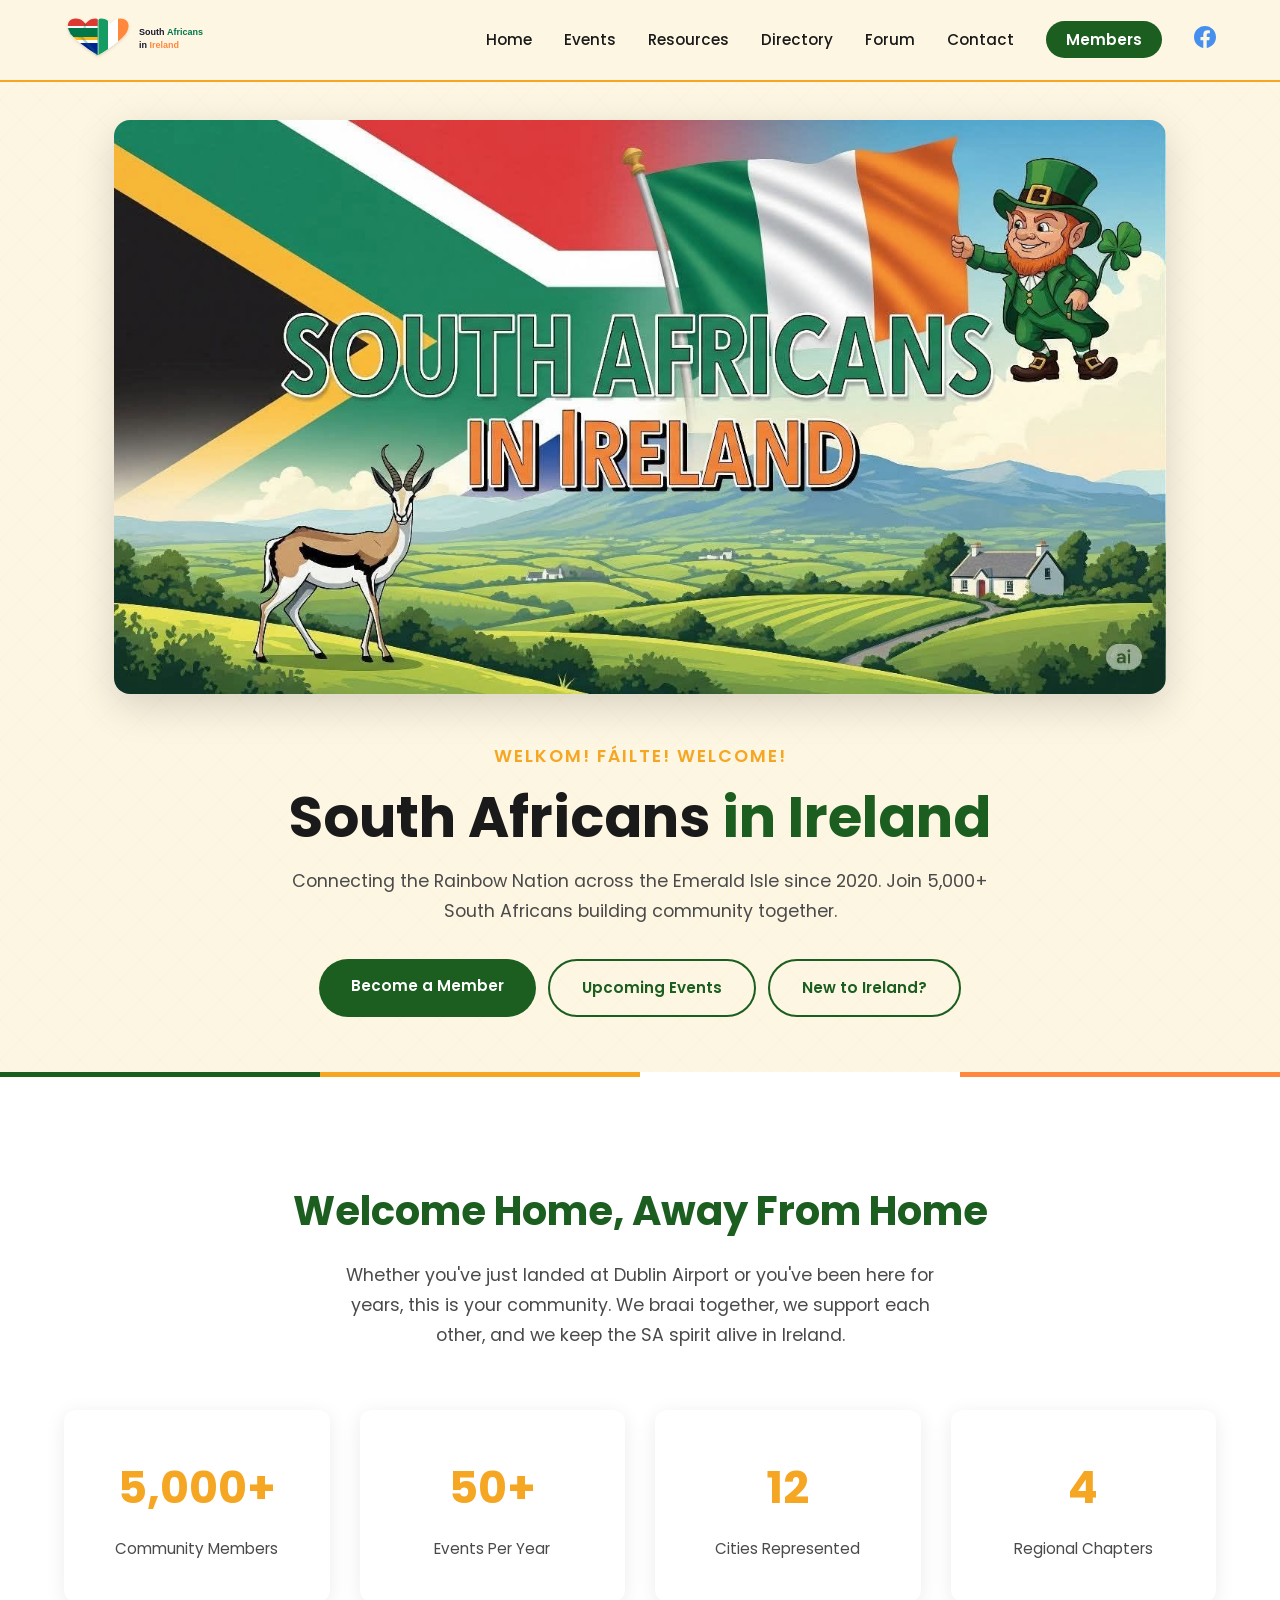
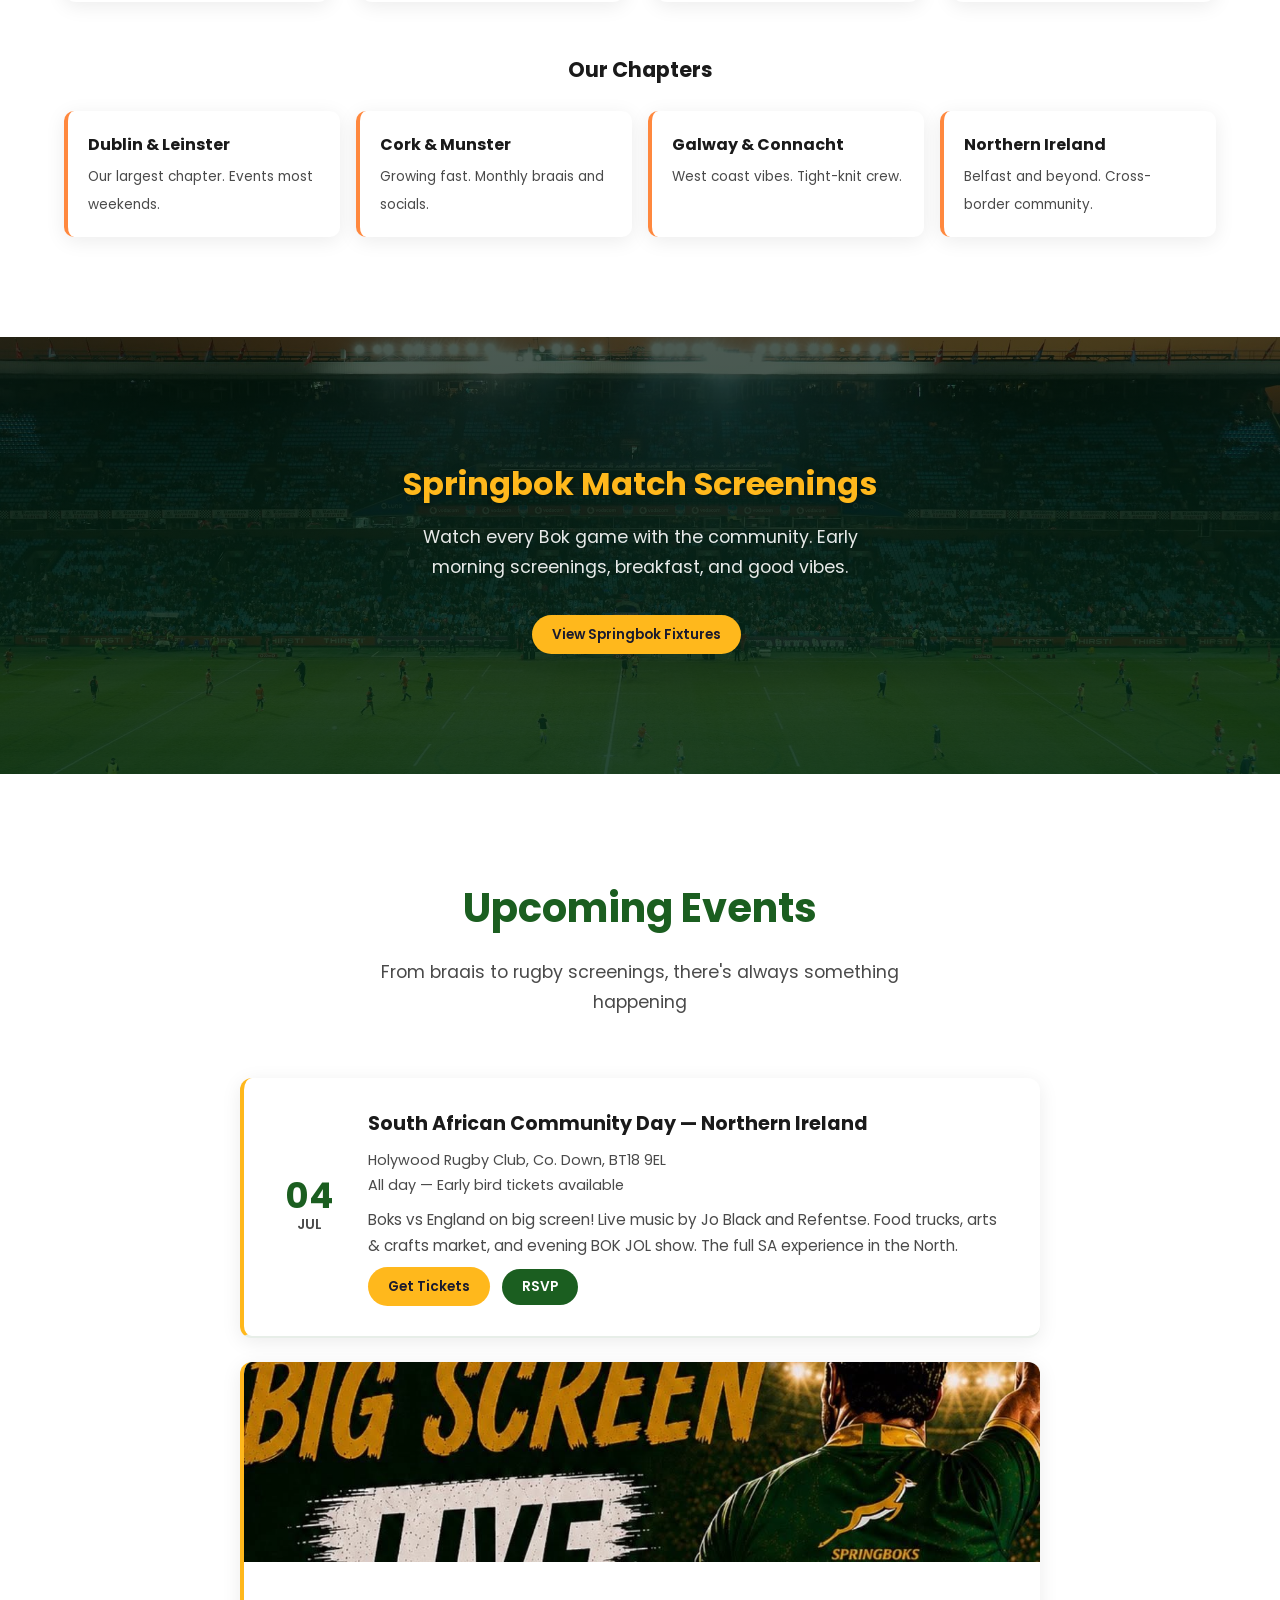
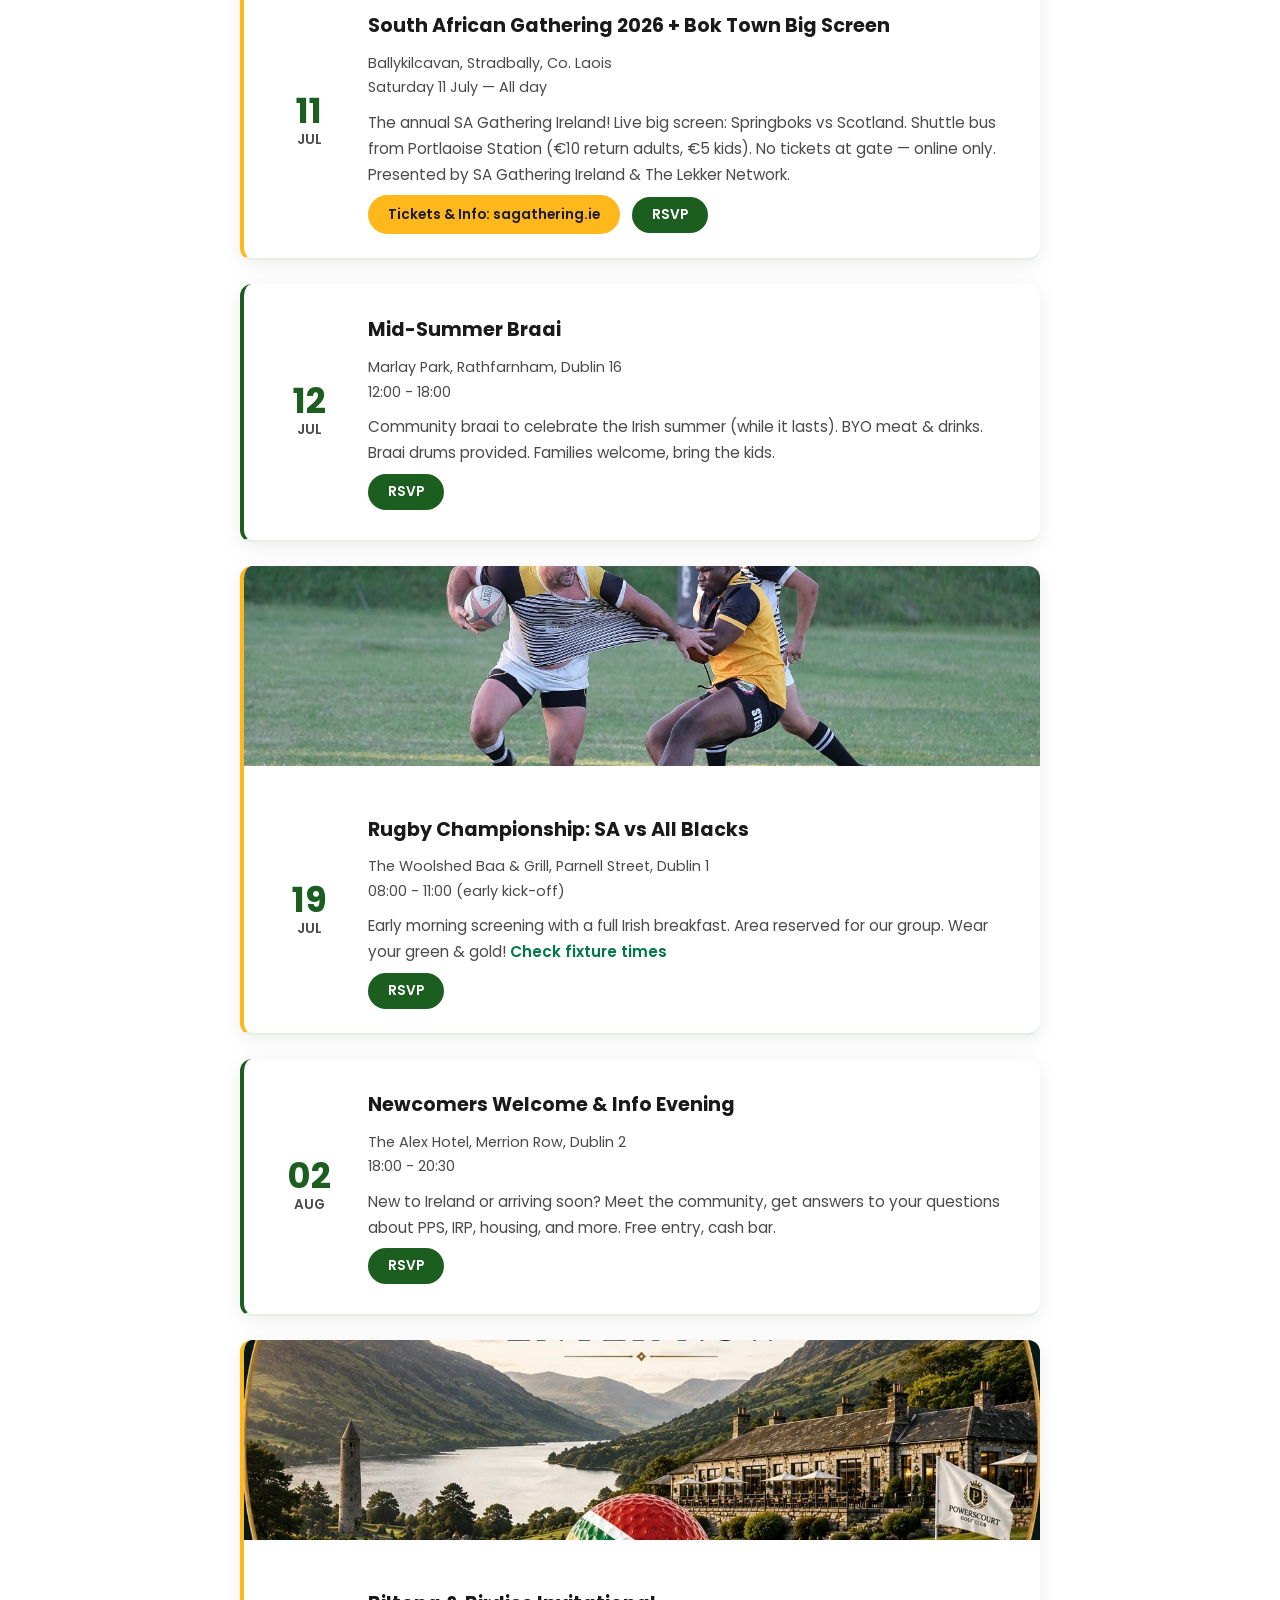
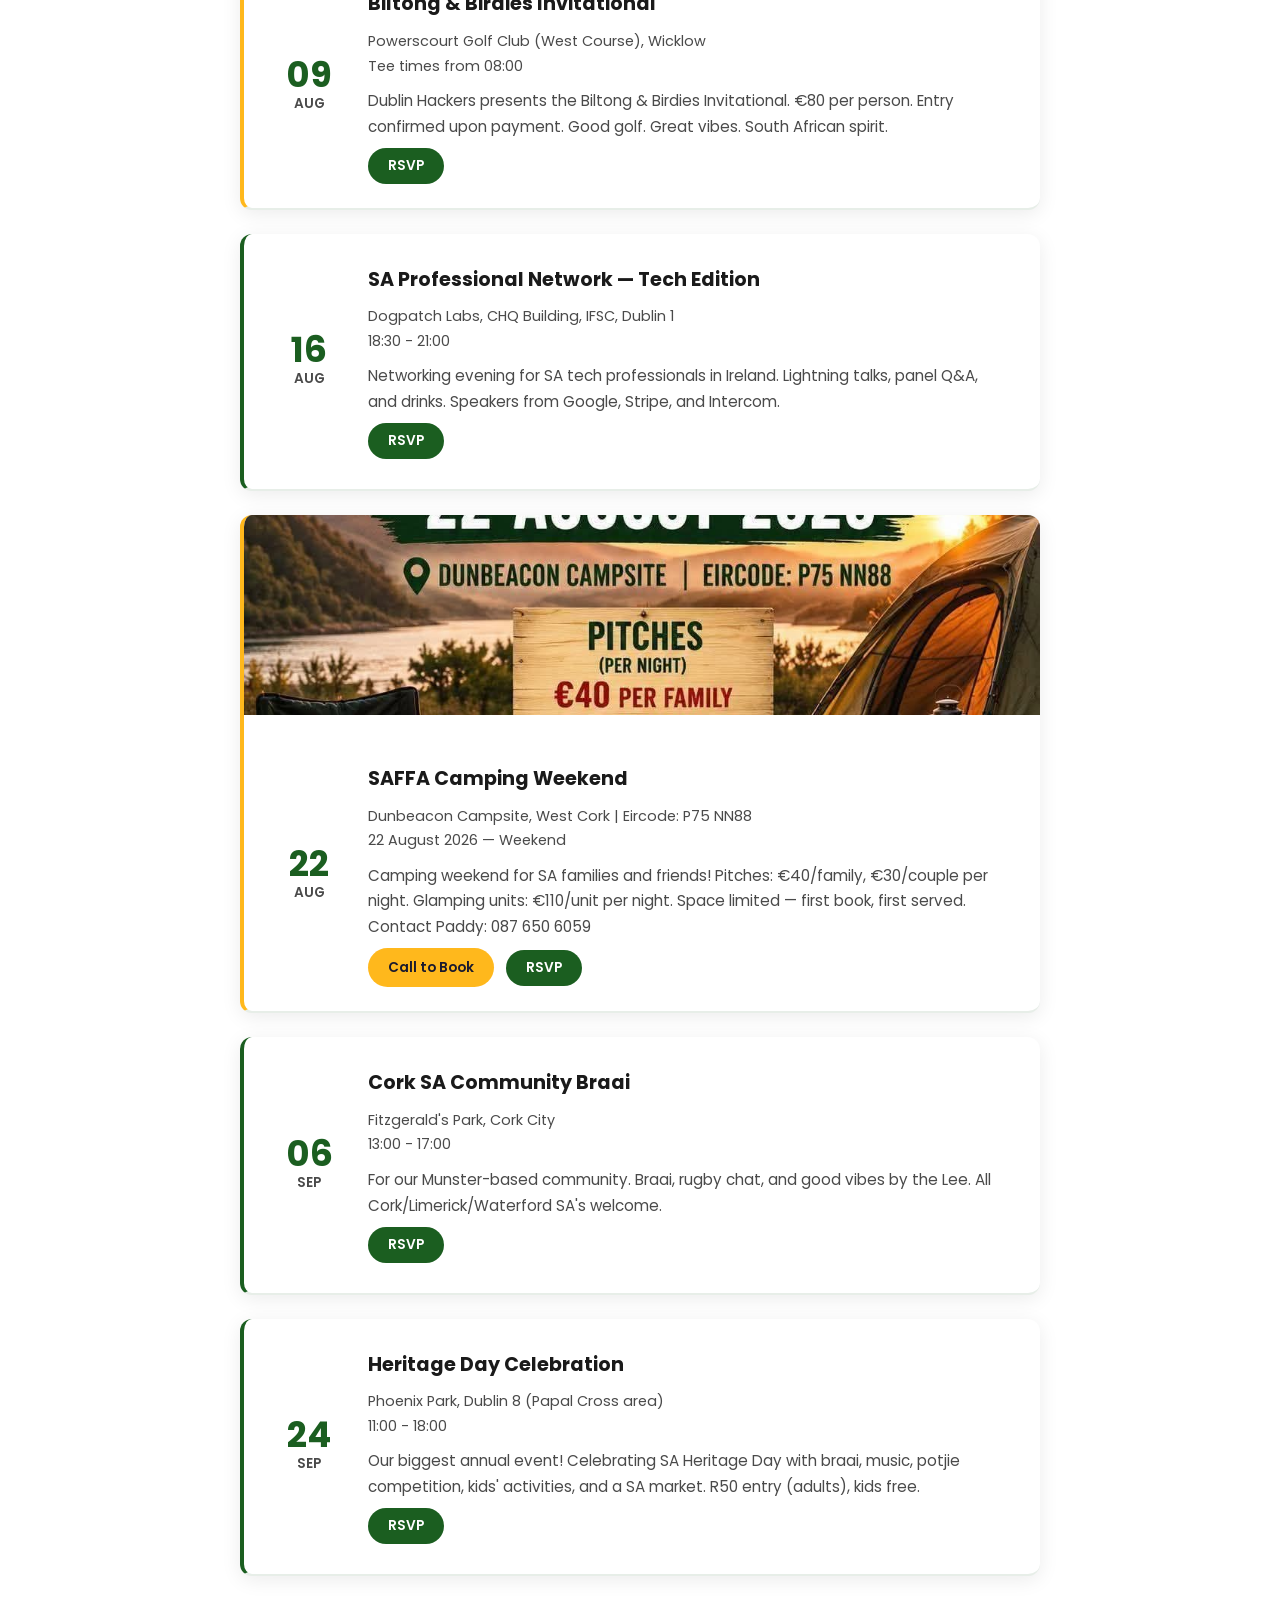
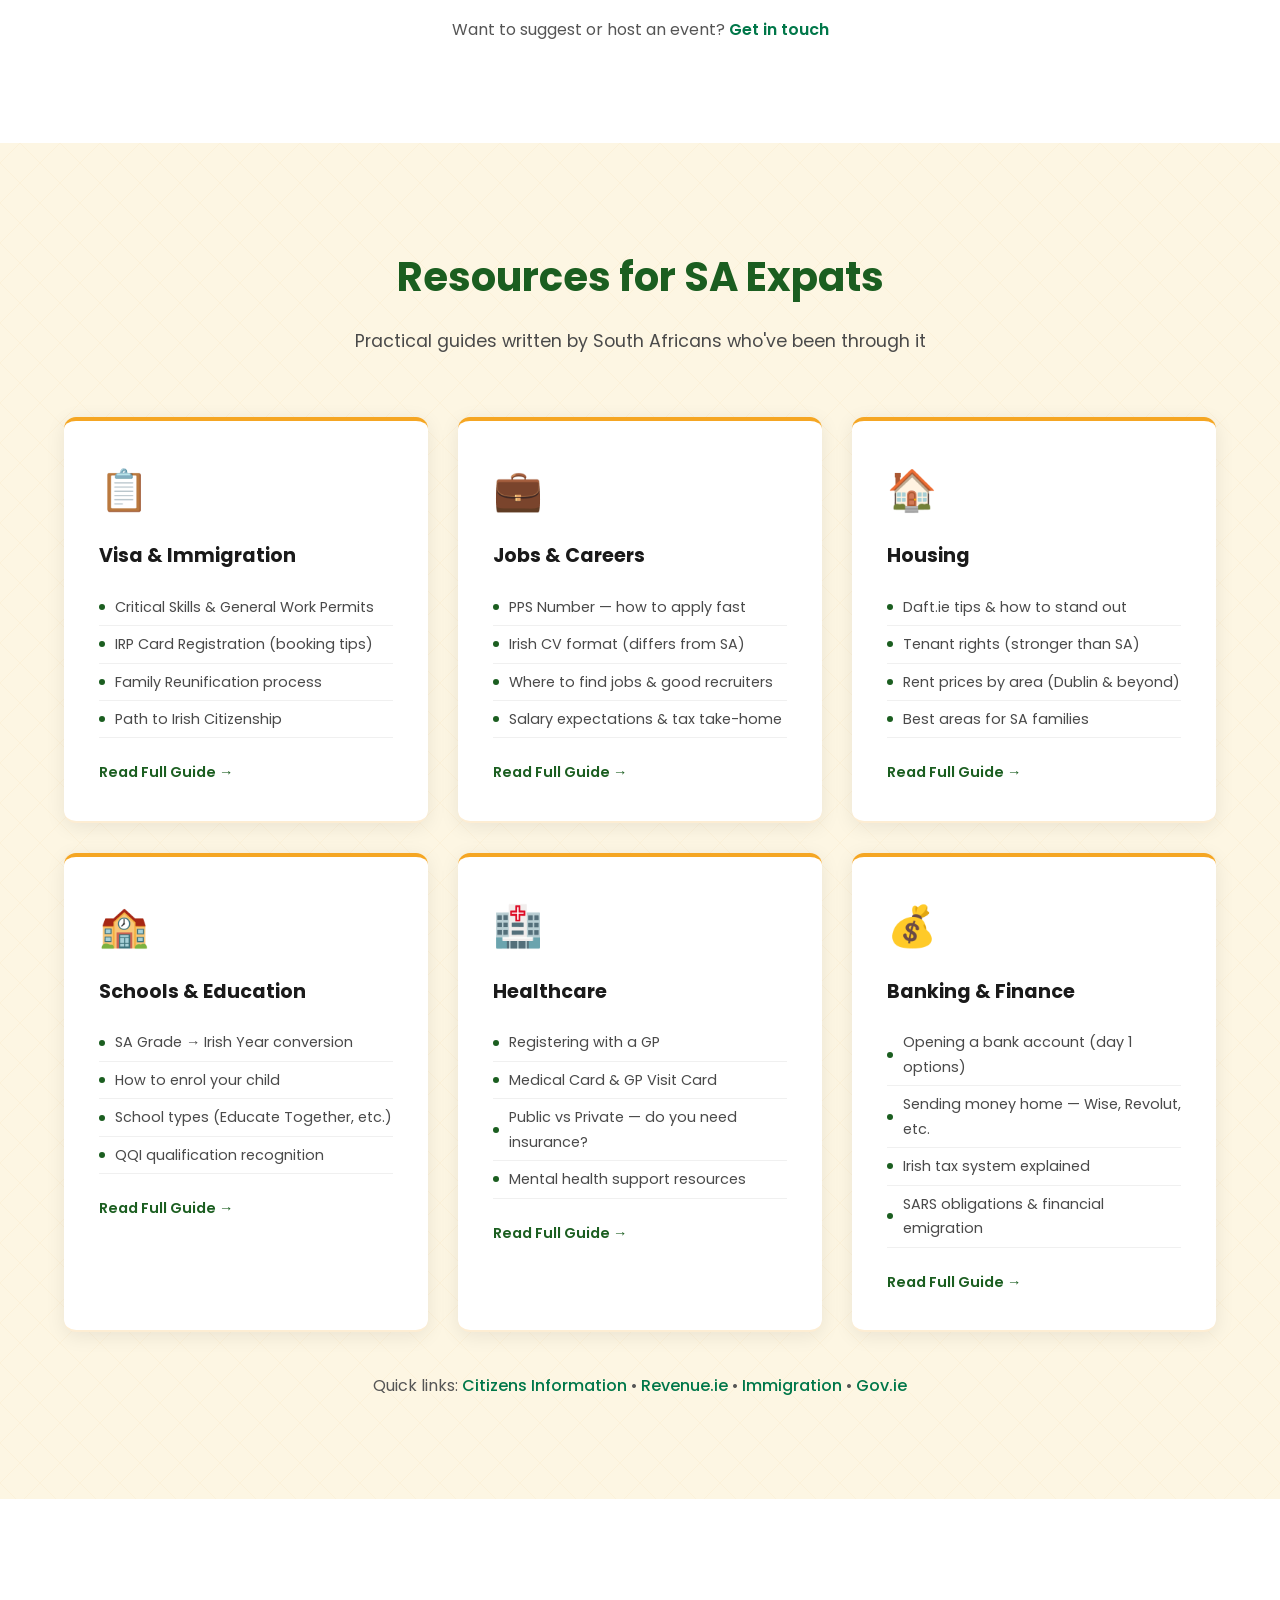
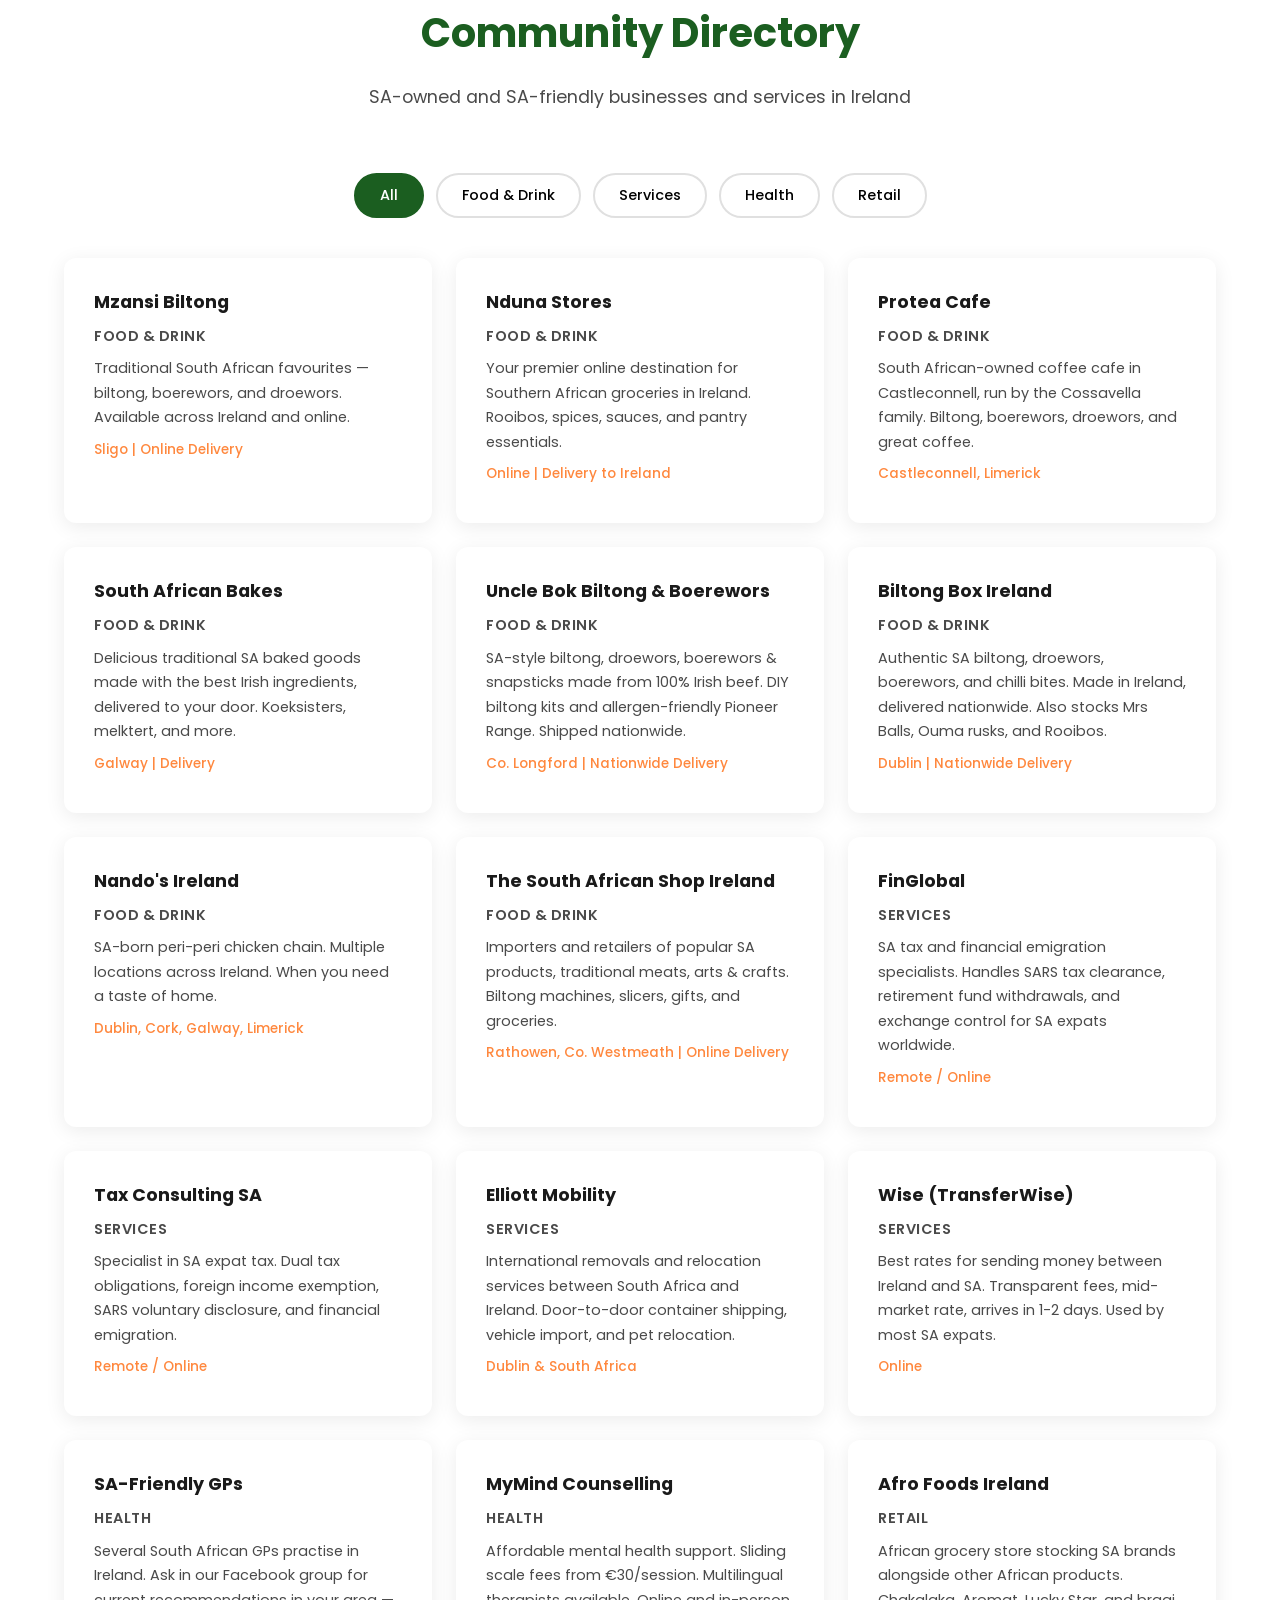
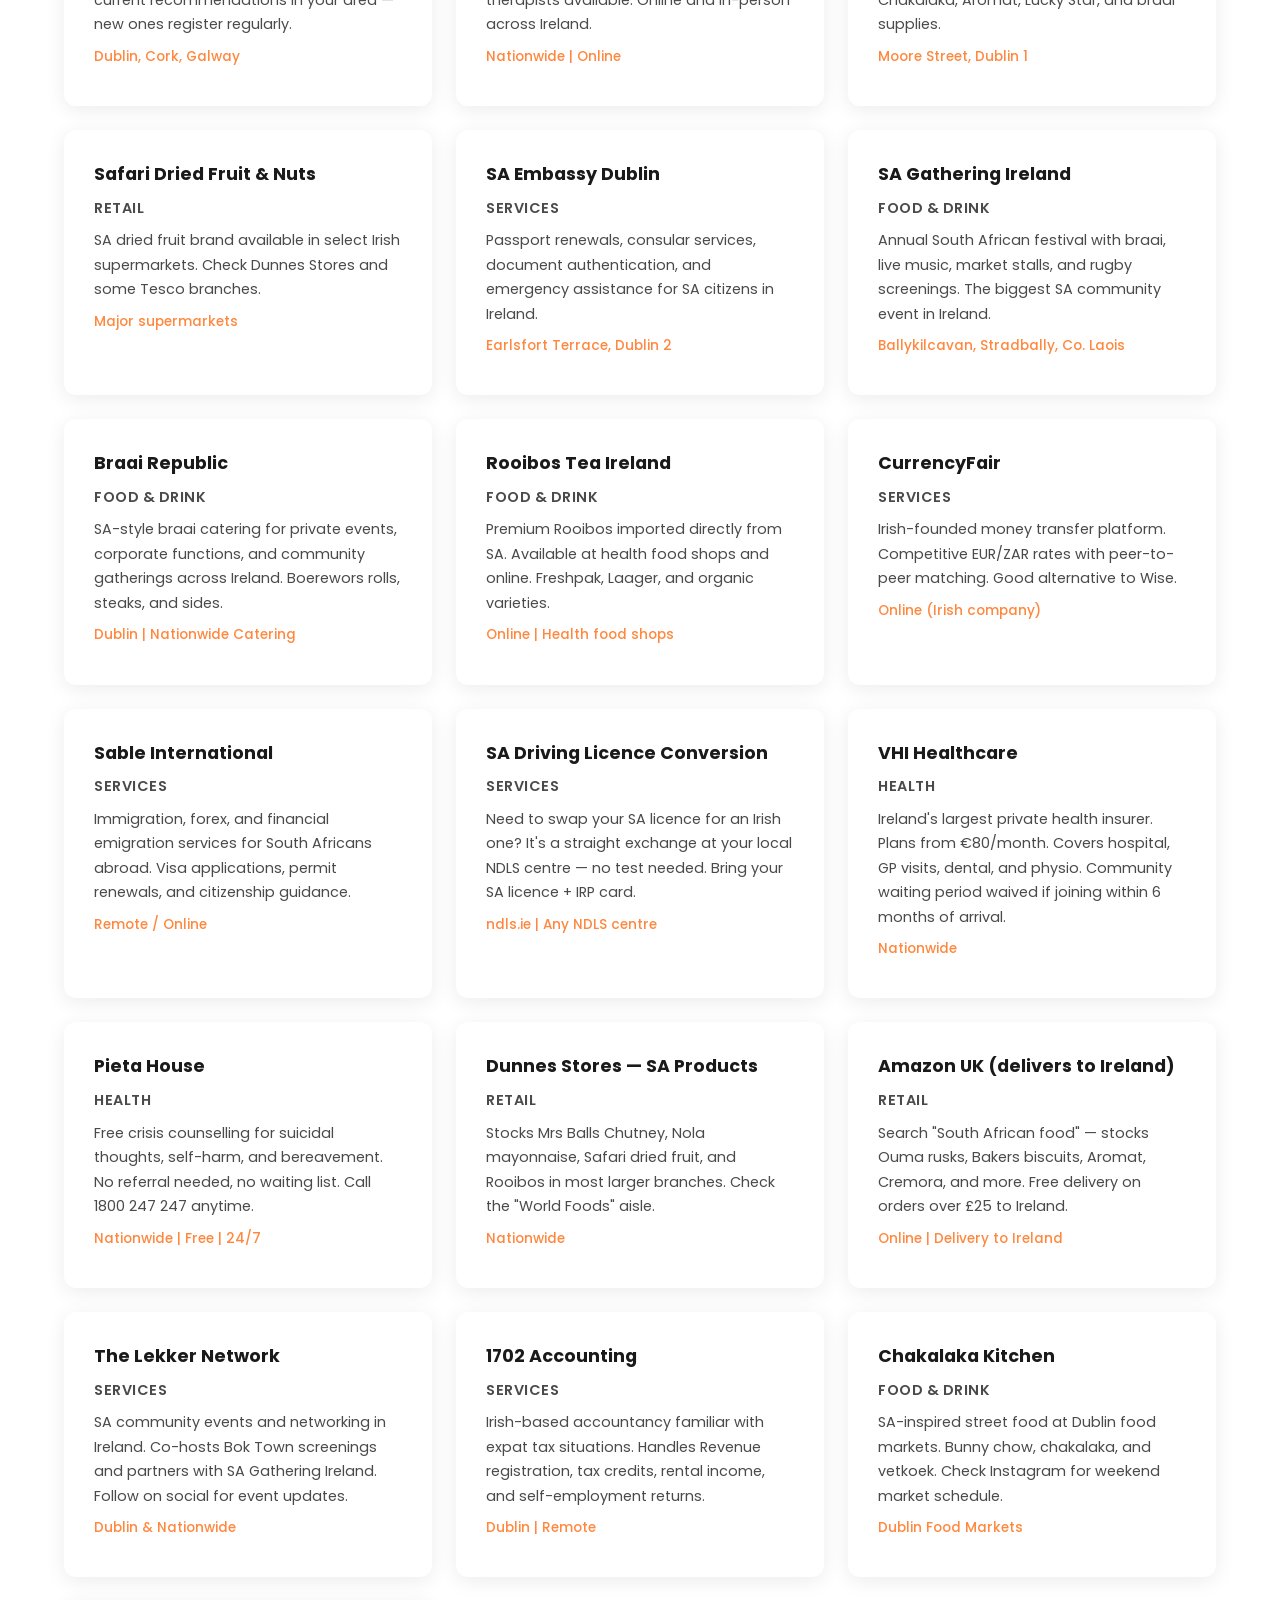
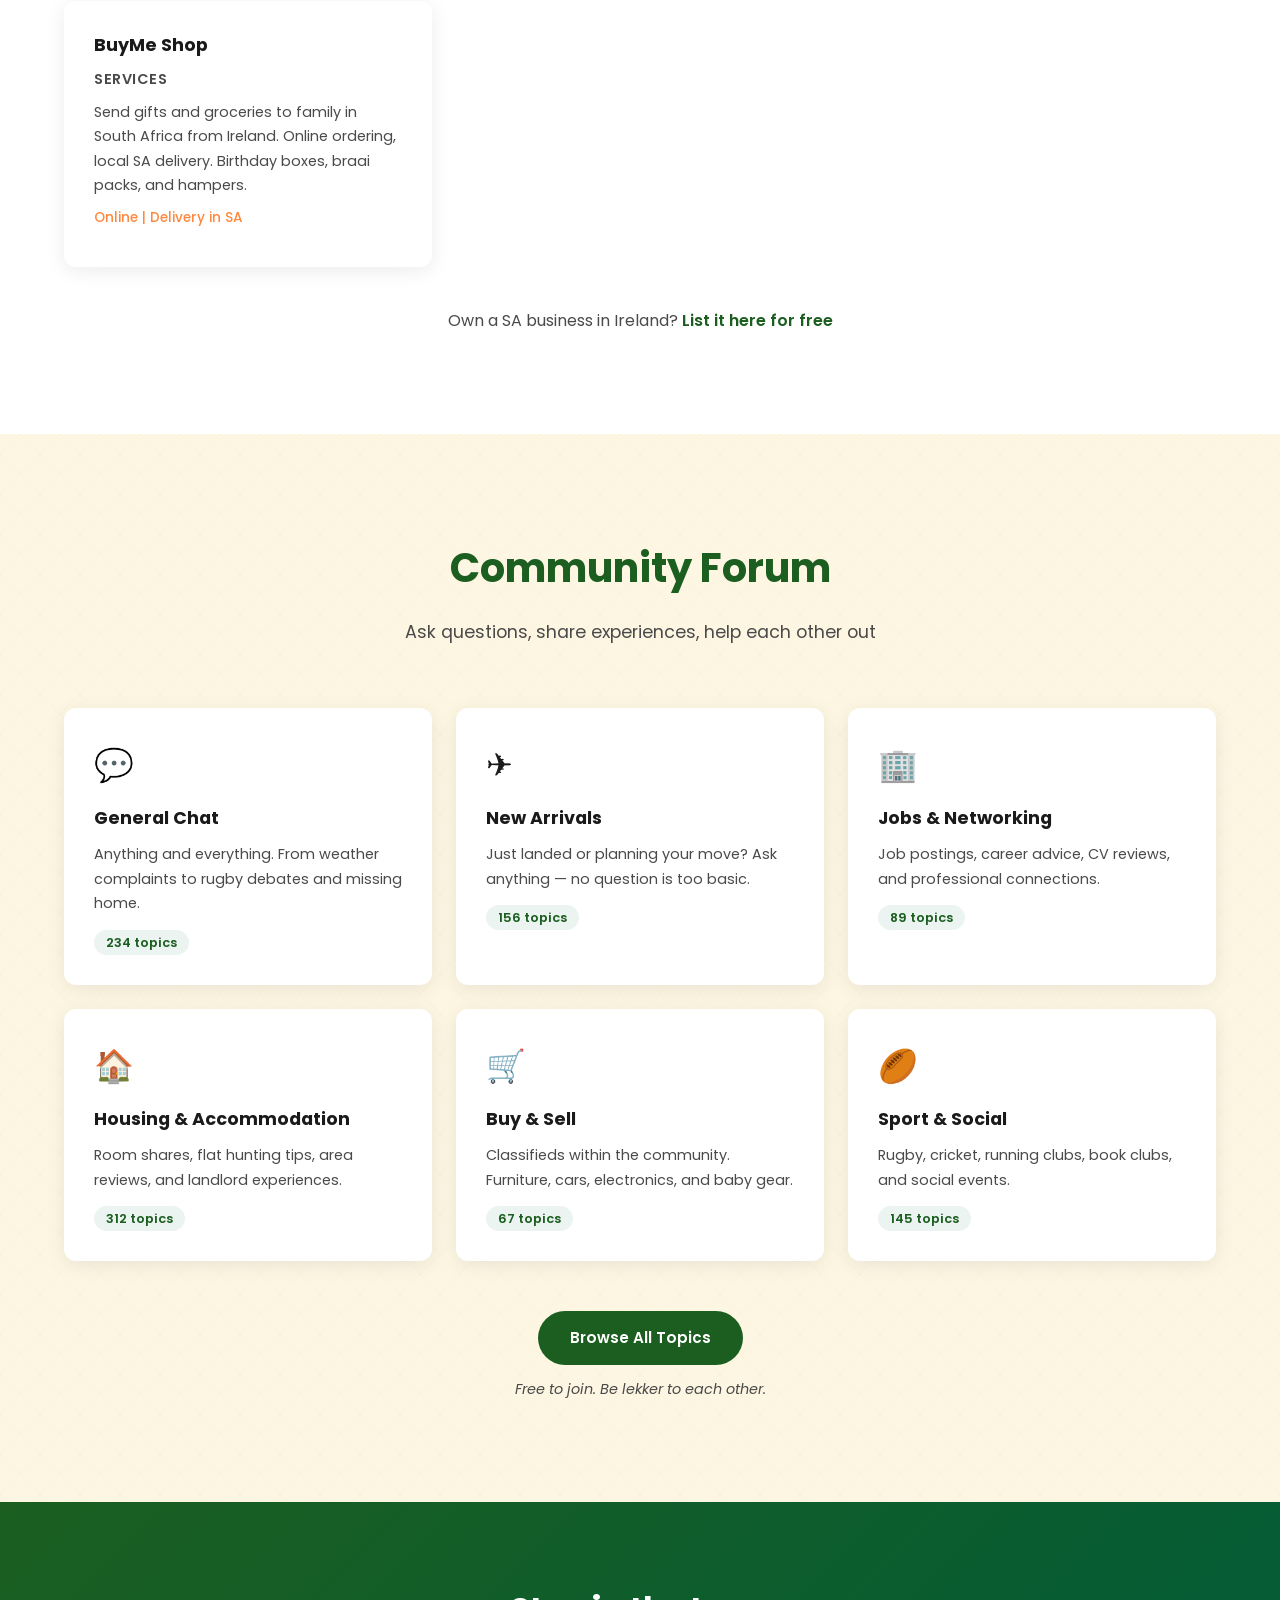
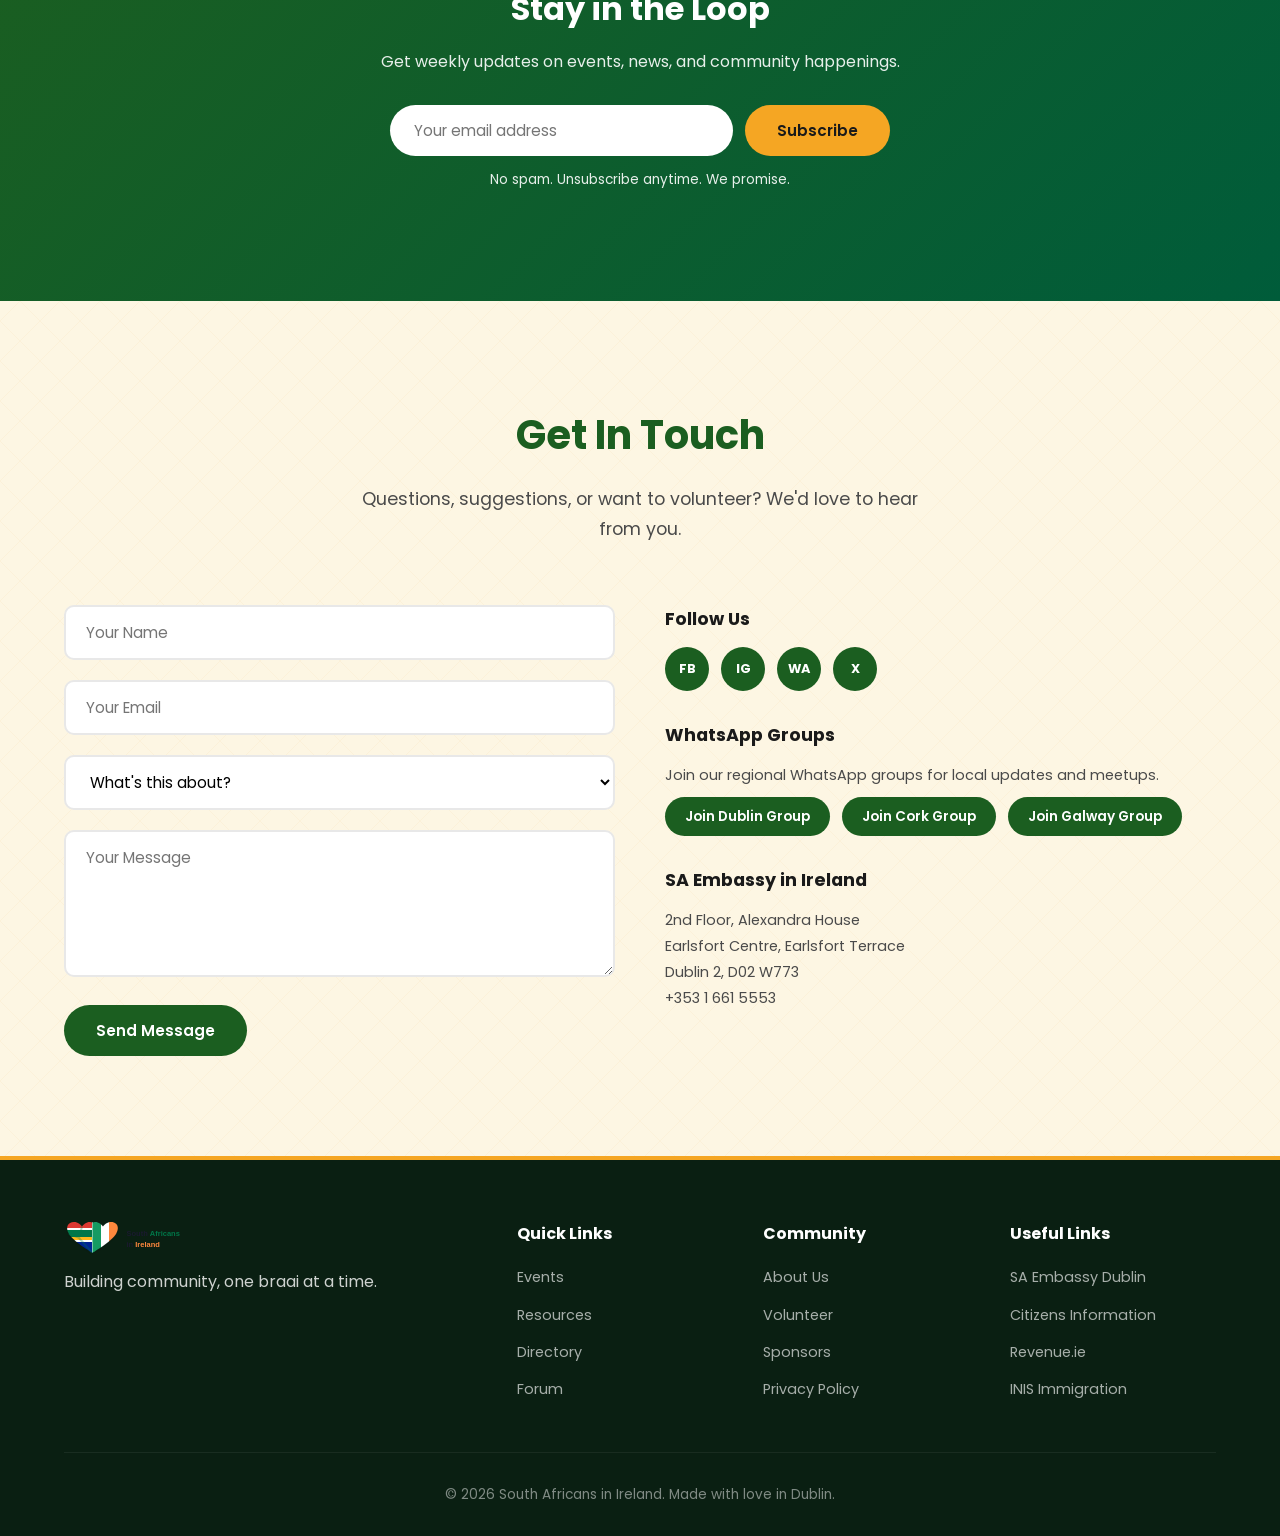
==== index.html @ 05f10c51 "Add web links to all Community Directory listings" ====
<!DOCTYPE html>
<html lang="en">
<head>
    <meta charset="UTF-8">
    <meta name="viewport" content="width=device-width, initial-scale=1.0">
    <title>South Africans in Ireland | southafricansinireland</title>
    <link rel="stylesheet" href="styles.css">
    <link rel="preconnect" href="https://fonts.googleapis.com">
    <link href="https://fonts.googleapis.com/css2?family=Poppins:wght@300;400;600;700&display=swap" rel="stylesheet">
</head>
<body>
    <!-- Navigation -->
    <nav class="navbar" id="navbar">
        <div class="nav-container">
            <a href="#home" class="nav-logo">
                <img src="logo.svg" alt="South Africans in Ireland" class="nav-logo-img">
            </a>
            <button class="nav-toggle" id="nav-toggle" aria-label="Toggle navigation">
                <span></span><span></span><span></span>
            </button>
            <ul class="nav-menu" id="nav-menu">
                <li><a href="#home" class="nav-link">Home</a></li>
                <li><a href="#events" class="nav-link">Events</a></li>
                <li><a href="#resources" class="nav-link">Resources</a></li>
                <li><a href="#directory" class="nav-link">Directory</a></li>
                <li><a href="forum/index.html" class="nav-link">Forum</a></li>
                <li><a href="#contact" class="nav-link">Contact</a></li>
                <li><a href="members.html" class="nav-link nav-cta">Members</a></li>
                <li><a href="https://www.facebook.com/groups/southafricansinireland" target="_blank" class="nav-fb" title="Join our Facebook Group"><svg width="22" height="22" viewBox="0 0 24 24" fill="#1877F2"><path d="M24 12.073c0-6.627-5.373-12-12-12s-12 5.373-12 12c0 5.99 4.388 10.954 10.125 11.854v-8.385H7.078v-3.47h3.047V9.43c0-3.007 1.792-4.669 4.533-4.669 1.312 0 2.686.235 2.686.235v2.953H15.83c-1.491 0-1.956.925-1.956 1.874v2.25h3.328l-.532 3.47h-2.796v8.385C19.612 23.027 24 18.062 24 12.073z"/></svg></a></li>
            </ul>
        </div>
    </nav>

    <!-- Hero Section -->
    <section class="hero" id="home">
        <div class="hero-banner">
            <img src="hero-banner.jpg" alt="South Africans in Ireland — Springbok and Leprechaun with SA and Irish flags">
        </div>
        <div class="hero-text">
            <p class="hero-greeting">Welkom! F&aacute;ilte! Welcome!</p>
            <h1>South Africans <span class="highlight-green">in Ireland</span></h1>
            <p class="hero-tagline">Connecting the Rainbow Nation across the Emerald Isle since 2020. Join 5,000+ South Africans building community together.</p>
            <div class="hero-buttons">
                <a href="members.html" class="btn btn-primary">Become a Member</a>
                <a href="#events" class="btn btn-outline">Upcoming Events</a>
                <a href="#resources" class="btn btn-outline">New to Ireland?</a>
            </div>
        </div>
        <div class="hero-flags">
            <div class="flag-stripe sa-green"></div>
            <div class="flag-stripe sa-gold"></div>
            <div class="flag-stripe ie-white"></div>
            <div class="flag-stripe ie-orange"></div>
        </div>
    </section>

    <!-- About Section -->
    <section class="section about" id="about">
        <div class="container">
            <h2 class="section-title">Welcome Home, Away From Home</h2>
            <p class="section-subtitle">Whether you've just landed at Dublin Airport or you've been here for years, this is your community. We braai together, we support each other, and we keep the SA spirit alive in Ireland.</p>
            <div class="stats-grid">
                <div class="stat-card">
                    <span class="stat-number">5,000+</span>
                    <span class="stat-label">Community Members</span>
                </div>
                <div class="stat-card">
                    <span class="stat-number">50+</span>
                    <span class="stat-label">Events Per Year</span>
                </div>
                <div class="stat-card">
                    <span class="stat-number">12</span>
                    <span class="stat-label">Cities Represented</span>
                </div>
                <div class="stat-card">
                    <span class="stat-number">4</span>
                    <span class="stat-label">Regional Chapters</span>
                </div>
            </div>

            <!-- Regional Chapters -->
            <div class="chapters-section">
                <h3 style="text-align: center; margin: 50px 0 24px; font-size: 1.3rem;">Our Chapters</h3>
                <div class="chapters-grid">
                    <div class="chapter-card">
                        <strong>Dublin &amp; Leinster</strong>
                        <span>Our largest chapter. Events most weekends.</span>
                    </div>
                    <div class="chapter-card">
                        <strong>Cork &amp; Munster</strong>
                        <span>Growing fast. Monthly braais and socials.</span>
                    </div>
                    <div class="chapter-card">
                        <strong>Galway &amp; Connacht</strong>
                        <span>West coast vibes. Tight-knit crew.</span>
                    </div>
                    <div class="chapter-card">
                        <strong>Northern Ireland</strong>
                        <span>Belfast and beyond. Cross-border community.</span>
                    </div>
                </div>
            </div>
        </div>
    </section>

    <!-- Rugby Feature Banner -->
    <section class="rugby-banner-section" id="rugby">
        <div class="rugby-banner-bg"></div>
        <div class="rugby-banner-overlay"></div>
        <div class="container" style="position: relative; z-index: 2;">
            <div class="rugby-placeholder">
                <h2>Springbok Match Screenings</h2>
                <p>Watch every Bok game with the community. Early morning screenings, breakfast, and good vibes.</p>
                <a href="https://springboks.rugby/match-centre/fixtures" target="_blank" class="btn btn-small" style="background: #FFB81C; color: #1a1a2e;">View Springbok Fixtures</a>
            </div>
        </div>
    </section>

    <!-- Events Section -->
    <section class="section events" id="events">
        <div class="container">
            <h2 class="section-title">Upcoming Events</h2>
            <p class="section-subtitle">From braais to rugby screenings, there's always something happening</p>
            <div class="events-grid">
                <div class="event-card" style="border-left-color: #FFB81C;">
                    <div class="event-date">
                        <span class="event-day">04</span>
                        <span class="event-month">JUL</span>
                    </div>
                    <div class="event-details">
                        <h3>South African Community Day — Northern Ireland</h3>
                        <p class="event-location">Holywood Rugby Club, Co. Down, BT18 9EL</p>
                        <p class="event-time">All day — Early bird tickets available</p>
                        <p class="event-desc">Boks vs England on big screen! Live music by Jo Black and Refentse. Food trucks, arts &amp; crafts market, and evening BOK JOL show. The full SA experience in the North.</p>
                        <a href="https://www.safferbiz.com/events/south-african-community-day" target="_blank" class="btn btn-small" style="background: #FFB81C; color: #1a1a2e;">Get Tickets</a>
                        <button class="btn btn-small rsvp-btn">RSVP</button>
                    </div>
                </div>
                <div class="event-card event-card-featured">
                    <img src="bok-town-screening.jpg" alt="Bok Town Big Screen Live — Springboks vs Scotland" class="event-card-img">
                    <div class="event-card-body">
                        <div class="event-date">
                            <span class="event-day">11</span>
                            <span class="event-month">JUL</span>
                        </div>
                        <div class="event-details">
                            <h3>South African Gathering 2026 + Bok Town Big Screen</h3>
                            <p class="event-location">Ballykilcavan, Stradbally, Co. Laois</p>
                            <p class="event-time">Saturday 11 July — All day</p>
                            <p class="event-desc">The annual SA Gathering Ireland! Live big screen: Springboks vs Scotland. Shuttle bus from Portlaoise Station (&euro;10 return adults, &euro;5 kids). No tickets at gate &mdash; online only. Presented by SA Gathering Ireland &amp; The Lekker Network.</p>
                            <a href="https://www.sagathering.ie" target="_blank" class="btn btn-small" style="background: #FFB81C; color: #1a1a2e;">Tickets &amp; Info: sagathering.ie</a>
                            <button class="btn btn-small rsvp-btn">RSVP</button>
                        </div>
                    </div>
                </div>
                <div class="event-card">
                    <div class="event-date">
                        <span class="event-day">12</span>
                        <span class="event-month">JUL</span>
                    </div>
                    <div class="event-details">
                        <h3>Mid-Summer Braai</h3>
                        <p class="event-location">Marlay Park, Rathfarnham, Dublin 16</p>
                        <p class="event-time">12:00 - 18:00</p>
                        <p class="event-desc">Community braai to celebrate the Irish summer (while it lasts). BYO meat & drinks. Braai drums provided. Families welcome, bring the kids.</p>
                        <button class="btn btn-small rsvp-btn">RSVP</button>
                    </div>
                </div>
                <div class="event-card event-card-featured">
                    <img src="rugby-action.jpg" alt="Rugby action" class="event-card-img">
                    <div class="event-card-body">
                        <div class="event-date">
                            <span class="event-day">19</span>
                            <span class="event-month">JUL</span>
                        </div>
                        <div class="event-details">
                            <h3>Rugby Championship: SA vs All Blacks</h3>
                            <p class="event-location">The Woolshed Baa &amp; Grill, Parnell Street, Dublin 1</p>
                            <p class="event-time">08:00 - 11:00 (early kick-off)</p>
                            <p class="event-desc">Early morning screening with a full Irish breakfast. Area reserved for our group. Wear your green &amp; gold! <a href="https://springboks.rugby/match-centre/fixtures" target="_blank" style="color: #007749; font-weight: 600;">Check fixture times</a></p>
                            <button class="btn btn-small rsvp-btn">RSVP</button>
                        </div>
                    </div>
                </div>
                <div class="event-card">
                    <div class="event-date">
                        <span class="event-day">02</span>
                        <span class="event-month">AUG</span>
                    </div>
                    <div class="event-details">
                        <h3>Newcomers Welcome &amp; Info Evening</h3>
                        <p class="event-location">The Alex Hotel, Merrion Row, Dublin 2</p>
                        <p class="event-time">18:00 - 20:30</p>
                        <p class="event-desc">New to Ireland or arriving soon? Meet the community, get answers to your questions about PPS, IRP, housing, and more. Free entry, cash bar.</p>
                        <button class="btn btn-small rsvp-btn">RSVP</button>
                    </div>
                </div>
                <div class="event-card event-card-featured">
                    <img src="biltong-birdies.jpg" alt="Biltong &amp; Birdies Invitational at Powerscourt Golf Club" class="event-card-img">
                    <div class="event-card-body">
                        <div class="event-date">
                            <span class="event-day">09</span>
                            <span class="event-month">AUG</span>
                        </div>
                        <div class="event-details">
                            <h3>Biltong &amp; Birdies Invitational</h3>
                            <p class="event-location">Powerscourt Golf Club (West Course), Wicklow</p>
                            <p class="event-time">Tee times from 08:00</p>
                            <p class="event-desc">Dublin Hackers presents the Biltong &amp; Birdies Invitational. &euro;80 per person. Entry confirmed upon payment. Good golf. Great vibes. South African spirit.</p>
                            <button class="btn btn-small rsvp-btn">RSVP</button>
                        </div>
                    </div>
                </div>
                <div class="event-card">
                    <div class="event-date">
                        <span class="event-day">16</span>
                        <span class="event-month">AUG</span>
                    </div>
                    <div class="event-details">
                        <h3>SA Professional Network — Tech Edition</h3>
                        <p class="event-location">Dogpatch Labs, CHQ Building, IFSC, Dublin 1</p>
                        <p class="event-time">18:30 - 21:00</p>
                        <p class="event-desc">Networking evening for SA tech professionals in Ireland. Lightning talks, panel Q&amp;A, and drinks. Speakers from Google, Stripe, and Intercom.</p>
                        <button class="btn btn-small rsvp-btn">RSVP</button>
                    </div>
                </div>
                <div class="event-card event-card-featured">
                    <img src="saffa-camping.jpg" alt="SAFFA Camping Weekend at Dunbeacon Campsite" class="event-card-img">
                    <div class="event-card-body">
                        <div class="event-date">
                            <span class="event-day">22</span>
                            <span class="event-month">AUG</span>
                        </div>
                        <div class="event-details">
                            <h3>SAFFA Camping Weekend</h3>
                            <p class="event-location">Dunbeacon Campsite, West Cork | Eircode: P75 NN88</p>
                            <p class="event-time">22 August 2026 — Weekend</p>
                            <p class="event-desc">Camping weekend for SA families and friends! Pitches: &euro;40/family, &euro;30/couple per night. Glamping units: &euro;110/unit per night. Space limited — first book, first served. Contact Paddy: 087 650 6059</p>
                            <a href="tel:0876506059" class="btn btn-small" style="background: #FFB81C; color: #1a1a2e;">Call to Book</a>
                            <button class="btn btn-small rsvp-btn">RSVP</button>
                        </div>
                    </div>
                </div>
                <div class="event-card">
                    <div class="event-date">
                        <span class="event-day">06</span>
                        <span class="event-month">SEP</span>
                    </div>
                    <div class="event-details">
                        <h3>Cork SA Community Braai</h3>
                        <p class="event-location">Fitzgerald's Park, Cork City</p>
                        <p class="event-time">13:00 - 17:00</p>
                        <p class="event-desc">For our Munster-based community. Braai, rugby chat, and good vibes by the Lee. All Cork/Limerick/Waterford SA's welcome.</p>
                        <button class="btn btn-small rsvp-btn">RSVP</button>
                    </div>
                </div>
                <div class="event-card">
                    <div class="event-date">
                        <span class="event-day">24</span>
                        <span class="event-month">SEP</span>
                    </div>
                    <div class="event-details">
                        <h3>Heritage Day Celebration</h3>
                        <p class="event-location">Phoenix Park, Dublin 8 (Papal Cross area)</p>
                        <p class="event-time">11:00 - 18:00</p>
                        <p class="event-desc">Our biggest annual event! Celebrating SA Heritage Day with braai, music, potjie competition, kids' activities, and a SA market. R50 entry (adults), kids free.</p>
                        <button class="btn btn-small rsvp-btn">RSVP</button>
                    </div>
                </div>
            </div>
            <div class="events-cta">
                <p style="color: #555; margin-top: 20px;">Want to suggest or host an event? <a href="#contact" style="color: #007749; font-weight: 600;">Get in touch</a></p>
            </div>
        </div>
    </section>

    <!-- Resources Section -->
    <section class="section resources" id="resources">
        <div class="container">
            <h2 class="section-title">Resources for SA Expats</h2>
            <p class="section-subtitle">Practical guides written by South Africans who've been through it</p>
            <div class="resources-grid">
                <div class="resource-card">
                    <div class="resource-icon">&#x1F4CB;</div>
                    <h3>Visa & Immigration</h3>
                    <ul>
                        <li>Critical Skills &amp; General Work Permits</li>
                        <li>IRP Card Registration (booking tips)</li>
                        <li>Family Reunification process</li>
                        <li>Path to Irish Citizenship</li>
                    </ul>
                    <a href="guides/visa-immigration.html" class="resource-link">Read Full Guide &rarr;</a>
                </div>
                <div class="resource-card">
                    <div class="resource-icon">&#x1F4BC;</div>
                    <h3>Jobs & Careers</h3>
                    <ul>
                        <li>PPS Number — how to apply fast</li>
                        <li>Irish CV format (differs from SA)</li>
                        <li>Where to find jobs &amp; good recruiters</li>
                        <li>Salary expectations &amp; tax take-home</li>
                    </ul>
                    <a href="guides/jobs-careers.html" class="resource-link">Read Full Guide &rarr;</a>
                </div>
                <div class="resource-card">
                    <div class="resource-icon">&#x1F3E0;</div>
                    <h3>Housing</h3>
                    <ul>
                        <li>Daft.ie tips &amp; how to stand out</li>
                        <li>Tenant rights (stronger than SA)</li>
                        <li>Rent prices by area (Dublin &amp; beyond)</li>
                        <li>Best areas for SA families</li>
                    </ul>
                    <a href="guides/housing.html" class="resource-link">Read Full Guide &rarr;</a>
                </div>
                <div class="resource-card">
                    <div class="resource-icon">&#x1F3EB;</div>
                    <h3>Schools & Education</h3>
                    <ul>
                        <li>SA Grade &rarr; Irish Year conversion</li>
                        <li>How to enrol your child</li>
                        <li>School types (Educate Together, etc.)</li>
                        <li>QQI qualification recognition</li>
                    </ul>
                    <a href="guides/schools-education.html" class="resource-link">Read Full Guide &rarr;</a>
                </div>
                <div class="resource-card">
                    <div class="resource-icon">&#x1F3E5;</div>
                    <h3>Healthcare</h3>
                    <ul>
                        <li>Registering with a GP</li>
                        <li>Medical Card &amp; GP Visit Card</li>
                        <li>Public vs Private — do you need insurance?</li>
                        <li>Mental health support resources</li>
                    </ul>
                    <a href="guides/healthcare.html" class="resource-link">Read Full Guide &rarr;</a>
                </div>
                <div class="resource-card">
                    <div class="resource-icon">&#x1F4B0;</div>
                    <h3>Banking & Finance</h3>
                    <ul>
                        <li>Opening a bank account (day 1 options)</li>
                        <li>Sending money home — Wise, Revolut, etc.</li>
                        <li>Irish tax system explained</li>
                        <li>SARS obligations &amp; financial emigration</li>
                    </ul>
                    <a href="guides/banking-finance.html" class="resource-link">Read Full Guide &rarr;</a>
                </div>
            </div>
            <div style="text-align: center; margin-top: 40px;">
                <p style="color: #555;">Quick links: <a href="https://www.citizensinformation.ie" target="_blank" style="color: #007749; font-weight: 500;">Citizens Information</a> &bull; <a href="https://www.revenue.ie" target="_blank" style="color: #007749; font-weight: 500;">Revenue.ie</a> &bull; <a href="https://www.irishimmigration.ie" target="_blank" style="color: #007749; font-weight: 500;">Immigration</a> &bull; <a href="https://www.gov.ie" target="_blank" style="color: #007749; font-weight: 500;">Gov.ie</a></p>
            </div>
        </div>
    </section>

    <!-- Directory Section -->
    <section class="section directory" id="directory">
        <div class="container">
            <h2 class="section-title">Community Directory</h2>
            <p class="section-subtitle">SA-owned and SA-friendly businesses and services in Ireland</p>
            <div class="directory-filter">
                <button class="filter-btn active" data-filter="all">All</button>
                <button class="filter-btn" data-filter="food">Food & Drink</button>
                <button class="filter-btn" data-filter="services">Services</button>
                <button class="filter-btn" data-filter="health">Health</button>
                <button class="filter-btn" data-filter="retail">Retail</button>
            </div>
            <div class="directory-grid">
                <div class="directory-card" data-category="food">
                    <h3><a href="https://www.safferbiz.com/country/ireland" target="_blank" style="color: inherit;">Mzansi Biltong</a></h3>
                    <p class="directory-category">Food & Drink</p>
                    <p>Traditional South African favourites — biltong, boerewors, and droewors. Available across Ireland and online.</p>
                    <p class="directory-location">Sligo | Online Delivery</p>
                </div>
                <div class="directory-card" data-category="food">
                    <h3><a href="https://www.safferbiz.com/country/ireland" target="_blank" style="color: inherit;">Nduna Stores</a></h3>
                    <p class="directory-category">Food & Drink</p>
                    <p>Your premier online destination for Southern African groceries in Ireland. Rooibos, spices, sauces, and pantry essentials.</p>
                    <p class="directory-location">Online | Delivery to Ireland</p>
                </div>
                <div class="directory-card" data-category="food">
                    <h3><a href="https://www.safferbiz.com/country/ireland" target="_blank" style="color: inherit;">Protea Cafe</a></h3>
                    <p class="directory-category">Food & Drink</p>
                    <p>South African-owned coffee cafe in Castleconnell, run by the Cossavella family. Biltong, boerewors, droewors, and great coffee.</p>
                    <p class="directory-location">Castleconnell, Limerick</p>
                </div>
                <div class="directory-card" data-category="food">
                    <h3><a href="https://www.safferbiz.com/country/ireland" target="_blank" style="color: inherit;">South African Bakes</a></h3>
                    <p class="directory-category">Food & Drink</p>
                    <p>Delicious traditional SA baked goods made with the best Irish ingredients, delivered to your door. Koeksisters, melktert, and more.</p>
                    <p class="directory-location">Galway | Delivery</p>
                </div>
                <div class="directory-card" data-category="food">
                    <h3><a href="https://unclebok.ie/" target="_blank" style="color: inherit;">Uncle Bok Biltong &amp; Boerewors</a></h3>
                    <p class="directory-category">Food & Drink</p>
                    <p>SA-style biltong, droewors, boerewors &amp; snapsticks made from 100% Irish beef. DIY biltong kits and allergen-friendly Pioneer Range. Shipped nationwide.</p>
                    <p class="directory-location">Co. Longford | Nationwide Delivery</p>
                </div>
                <div class="directory-card" data-category="food">
                    <h3><a href="https://www.biltongbox.ie" target="_blank" style="color: inherit;">Biltong Box Ireland</a></h3>
                    <p class="directory-category">Food & Drink</p>
                    <p>Authentic SA biltong, droewors, boerewors, and chilli bites. Made in Ireland, delivered nationwide. Also stocks Mrs Balls, Ouma rusks, and Rooibos.</p>
                    <p class="directory-location">Dublin | Nationwide Delivery</p>
                </div>
                <div class="directory-card" data-category="food">
                    <h3><a href="https://www.nandos.ie" target="_blank" style="color: inherit;">Nando's Ireland</a></h3>
                    <p class="directory-category">Food & Drink</p>
                    <p>SA-born peri-peri chicken chain. Multiple locations across Ireland. When you need a taste of home.</p>
                    <p class="directory-location">Dublin, Cork, Galway, Limerick</p>
                </div>
                <div class="directory-card" data-category="food">
                    <h3><a href="https://www.thesouthafricanshop.ie" target="_blank" style="color: inherit;">The South African Shop Ireland</a></h3>
                    <p class="directory-category">Food & Drink</p>
                    <p>Importers and retailers of popular SA products, traditional meats, arts &amp; crafts. Biltong machines, slicers, gifts, and groceries.</p>
                    <p class="directory-location">Rathowen, Co. Westmeath | Online Delivery</p>
                </div>
                <div class="directory-card" data-category="services">
                    <h3><a href="https://www.finglobal.com" target="_blank" style="color: inherit;">FinGlobal</a></h3>
                    <p class="directory-category">Services</p>
                    <p>SA tax and financial emigration specialists. Handles SARS tax clearance, retirement fund withdrawals, and exchange control for SA expats worldwide.</p>
                    <p class="directory-location">Remote / Online</p>
                </div>
                <div class="directory-card" data-category="services">
                    <h3><a href="https://www.taxconsulting.co.za" target="_blank" style="color: inherit;">Tax Consulting SA</a></h3>
                    <p class="directory-category">Services</p>
                    <p>Specialist in SA expat tax. Dual tax obligations, foreign income exemption, SARS voluntary disclosure, and financial emigration.</p>
                    <p class="directory-location">Remote / Online</p>
                </div>
                <div class="directory-card" data-category="services">
                    <h3><a href="https://www.elliottmobility.com" target="_blank" style="color: inherit;">Elliott Mobility</a></h3>
                    <p class="directory-category">Services</p>
                    <p>International removals and relocation services between South Africa and Ireland. Door-to-door container shipping, vehicle import, and pet relocation.</p>
                    <p class="directory-location">Dublin &amp; South Africa</p>
                </div>
                <div class="directory-card" data-category="services">
                    <h3><a href="https://wise.com" target="_blank" style="color: inherit;">Wise (TransferWise)</a></h3>
                    <p class="directory-category">Services</p>
                    <p>Best rates for sending money between Ireland and SA. Transparent fees, mid-market rate, arrives in 1-2 days. Used by most SA expats.</p>
                    <p class="directory-location">Online</p>
                </div>
                <div class="directory-card" data-category="health">
                    <h3><a href="https://www.facebook.com/groups/southafricansinireland" target="_blank" style="color: inherit;">SA-Friendly GPs</a></h3>
                    <p class="directory-category">Health</p>
                    <p>Several South African GPs practise in Ireland. Ask in our Facebook group for current recommendations in your area — new ones register regularly.</p>
                    <p class="directory-location">Dublin, Cork, Galway</p>
                </div>
                <div class="directory-card" data-category="health">
                    <h3><a href="https://www.mymind.org" target="_blank" style="color: inherit;">MyMind Counselling</a></h3>
                    <p class="directory-category">Health</p>
                    <p>Affordable mental health support. Sliding scale fees from &euro;30/session. Multilingual therapists available. Online and in-person across Ireland.</p>
                    <p class="directory-location">Nationwide | Online</p>
                </div>
                <div class="directory-card" data-category="retail">
                    <h3><a href="https://www.afrofoods.ie" target="_blank" style="color: inherit;">Afro Foods Ireland</a></h3>
                    <p class="directory-category">Retail</p>
                    <p>African grocery store stocking SA brands alongside other African products. Chakalaka, Aromat, Lucky Star, and braai supplies.</p>
                    <p class="directory-location">Moore Street, Dublin 1</p>
                </div>
                <div class="directory-card" data-category="retail">
                    <h3><a href="https://www.safaridried.com" target="_blank" style="color: inherit;">Safari Dried Fruit &amp; Nuts</a></h3>
                    <p class="directory-category">Retail</p>
                    <p>SA dried fruit brand available in select Irish supermarkets. Check Dunnes Stores and some Tesco branches.</p>
                    <p class="directory-location">Major supermarkets</p>
                </div>
                <div class="directory-card" data-category="services">
                    <h3><a href="https://www.saembassy.ie" target="_blank" style="color: inherit;">SA Embassy Dublin</a></h3>
                    <p class="directory-category">Services</p>
                    <p>Passport renewals, consular services, document authentication, and emergency assistance for SA citizens in Ireland.</p>
                    <p class="directory-location">Earlsfort Terrace, Dublin 2</p>
                </div>
                <div class="directory-card" data-category="food">
                    <h3><a href="https://www.sagathering.ie" target="_blank" style="color: inherit;">SA Gathering Ireland</a></h3>
                    <p class="directory-category">Food & Drink</p>
                    <p>Annual South African festival with braai, live music, market stalls, and rugby screenings. The biggest SA community event in Ireland.</p>
                    <p class="directory-location">Ballykilcavan, Stradbally, Co. Laois</p>
                </div>
                <div class="directory-card" data-category="food">
                    <h3><a href="https://www.facebook.com/groups/southafricansinireland" target="_blank" style="color: inherit;">Braai Republic</a></h3>
                    <p class="directory-category">Food & Drink</p>
                    <p>SA-style braai catering for private events, corporate functions, and community gatherings across Ireland. Boerewors rolls, steaks, and sides.</p>
                    <p class="directory-location">Dublin | Nationwide Catering</p>
                </div>
                <div class="directory-card" data-category="food">
                    <h3><a href="https://www.rooibosrocks.com" target="_blank" style="color: inherit;">Rooibos Tea Ireland</a></h3>
                    <p class="directory-category">Food & Drink</p>
                    <p>Premium Rooibos imported directly from SA. Available at health food shops and online. Freshpak, Laager, and organic varieties.</p>
                    <p class="directory-location">Online | Health food shops</p>
                </div>
                <div class="directory-card" data-category="services">
                    <h3><a href="https://www.currencyfair.com" target="_blank" style="color: inherit;">CurrencyFair</a></h3>
                    <p class="directory-category">Services</p>
                    <p>Irish-founded money transfer platform. Competitive EUR/ZAR rates with peer-to-peer matching. Good alternative to Wise.</p>
                    <p class="directory-location">Online (Irish company)</p>
                </div>
                <div class="directory-card" data-category="services">
                    <h3><a href="https://www.sableintl.com" target="_blank" style="color: inherit;">Sable International</a></h3>
                    <p class="directory-category">Services</p>
                    <p>Immigration, forex, and financial emigration services for South Africans abroad. Visa applications, permit renewals, and citizenship guidance.</p>
                    <p class="directory-location">Remote / Online</p>
                </div>
                <div class="directory-card" data-category="services">
                    <h3><a href="https://www.ndls.ie" target="_blank" style="color: inherit;">SA Driving Licence Conversion</a></h3>
                    <p class="directory-category">Services</p>
                    <p>Need to swap your SA licence for an Irish one? It's a straight exchange at your local NDLS centre — no test needed. Bring your SA licence + IRP card.</p>
                    <p class="directory-location">ndls.ie | Any NDLS centre</p>
                </div>
                <div class="directory-card" data-category="health">
                    <h3><a href="https://www.vhi.ie" target="_blank" style="color: inherit;">VHI Healthcare</a></h3>
                    <p class="directory-category">Health</p>
                    <p>Ireland's largest private health insurer. Plans from &euro;80/month. Covers hospital, GP visits, dental, and physio. Community waiting period waived if joining within 6 months of arrival.</p>
                    <p class="directory-location">Nationwide</p>
                </div>
                <div class="directory-card" data-category="health">
                    <h3><a href="https://www.pieta.ie" target="_blank" style="color: inherit;">Pieta House</a></h3>
                    <p class="directory-category">Health</p>
                    <p>Free crisis counselling for suicidal thoughts, self-harm, and bereavement. No referral needed, no waiting list. Call 1800 247 247 anytime.</p>
                    <p class="directory-location">Nationwide | Free | 24/7</p>
                </div>
                <div class="directory-card" data-category="retail">
                    <h3><a href="https://www.dunnesstores.com" target="_blank" style="color: inherit;">Dunnes Stores — SA Products</a></h3>
                    <p class="directory-category">Retail</p>
                    <p>Stocks Mrs Balls Chutney, Nola mayonnaise, Safari dried fruit, and Rooibos in most larger branches. Check the "World Foods" aisle.</p>
                    <p class="directory-location">Nationwide</p>
                </div>
                <div class="directory-card" data-category="retail">
                    <h3><a href="https://www.amazon.co.uk" target="_blank" style="color: inherit;">Amazon UK (delivers to Ireland)</a></h3>
                    <p class="directory-category">Retail</p>
                    <p>Search "South African food" — stocks Ouma rusks, Bakers biscuits, Aromat, Cremora, and more. Free delivery on orders over &pound;25 to Ireland.</p>
                    <p class="directory-location">Online | Delivery to Ireland</p>
                </div>
                <div class="directory-card" data-category="services">
                    <h3><a href="https://www.facebook.com/thelekkernetwork" target="_blank" style="color: inherit;">The Lekker Network</a></h3>
                    <p class="directory-category">Services</p>
                    <p>SA community events and networking in Ireland. Co-hosts Bok Town screenings and partners with SA Gathering Ireland. Follow on social for event updates.</p>
                    <p class="directory-location">Dublin &amp; Nationwide</p>
                </div>
                <div class="directory-card" data-category="services">
                    <h3><a href="https://www.1702.ie" target="_blank" style="color: inherit;">1702 Accounting</a></h3>
                    <p class="directory-category">Services</p>
                    <p>Irish-based accountancy familiar with expat tax situations. Handles Revenue registration, tax credits, rental income, and self-employment returns.</p>
                    <p class="directory-location">Dublin | Remote</p>
                </div>
                <div class="directory-card" data-category="food">
                    <h3><a href="https://www.instagram.com/chakalakakitchen" target="_blank" style="color: inherit;">Chakalaka Kitchen</a></h3>
                    <p class="directory-category">Food & Drink</p>
                    <p>SA-inspired street food at Dublin food markets. Bunny chow, chakalaka, and vetkoek. Check Instagram for weekend market schedule.</p>
                    <p class="directory-location">Dublin Food Markets</p>
                </div>
                <div class="directory-card" data-category="services">
                    <h3><a href="https://www.buymeshop.ie" target="_blank" style="color: inherit;">BuyMe Shop</a></h3>
                    <p class="directory-category">Services</p>
                    <p>Send gifts and groceries to family in South Africa from Ireland. Online ordering, local SA delivery. Birthday boxes, braai packs, and hampers.</p>
                    <p class="directory-location">Online | Delivery in SA</p>
                </div>
            </div>
            <div class="directory-cta">
                <p>Own a SA business in Ireland? <a href="#" id="list-business-btn">List it here for free</a></p>
            </div>
        </div>
    </section>

    <!-- Forum Section -->
    <section class="section forum" id="forum">
        <div class="container">
            <h2 class="section-title">Community Forum</h2>
            <p class="section-subtitle">Ask questions, share experiences, help each other out</p>
            <div class="forum-grid">
                <a href="forum/index.html" class="forum-card">
                    <div class="forum-icon">&#x1F4AC;</div>
                    <h3>General Chat</h3>
                    <p>Anything and everything. From weather complaints to rugby debates and missing home.</p>
                    <span class="forum-count">234 topics</span>
                </a>
                <a href="forum/index.html" class="forum-card">
                    <div class="forum-icon">&#x2708;</div>
                    <h3>New Arrivals</h3>
                    <p>Just landed or planning your move? Ask anything — no question is too basic.</p>
                    <span class="forum-count">156 topics</span>
                </a>
                <a href="forum/index.html" class="forum-card">
                    <div class="forum-icon">&#x1F3E2;</div>
                    <h3>Jobs & Networking</h3>
                    <p>Job postings, career advice, CV reviews, and professional connections.</p>
                    <span class="forum-count">89 topics</span>
                </a>
                <a href="forum/index.html" class="forum-card">
                    <div class="forum-icon">&#x1F3E0;</div>
                    <h3>Housing & Accommodation</h3>
                    <p>Room shares, flat hunting tips, area reviews, and landlord experiences.</p>
                    <span class="forum-count">312 topics</span>
                </a>
                <a href="forum/index.html" class="forum-card">
                    <div class="forum-icon">&#x1F6D2;</div>
                    <h3>Buy & Sell</h3>
                    <p>Classifieds within the community. Furniture, cars, electronics, and baby gear.</p>
                    <span class="forum-count">67 topics</span>
                </a>
                <a href="forum/index.html" class="forum-card">
                    <div class="forum-icon">&#x1F3C9;</div>
                    <h3>Sport & Social</h3>
                    <p>Rugby, cricket, running clubs, book clubs, and social events.</p>
                    <span class="forum-count">145 topics</span>
                </a>
            </div>
            <div class="forum-cta">
                <a href="forum/index.html" class="btn btn-primary">Browse All Topics</a>
                <p class="forum-note">Free to join. Be lekker to each other.</p>
            </div>
        </div>
    </section>

    <!-- Newsletter Section -->
    <section class="section newsletter">
        <div class="container">
            <div class="newsletter-box">
                <h2>Stay in the Loop</h2>
                <p>Get weekly updates on events, news, and community happenings.</p>
                <form class="newsletter-form" id="newsletter-form">
                    <input type="email" placeholder="Your email address" required>
                    <button type="submit" class="btn btn-primary">Subscribe</button>
                </form>
                <p class="newsletter-note">No spam. Unsubscribe anytime. We promise.</p>
            </div>
        </div>
    </section>

    <!-- Contact Section -->
    <section class="section contact" id="contact">
        <div class="container">
            <h2 class="section-title">Get In Touch</h2>
            <p class="section-subtitle">Questions, suggestions, or want to volunteer? We'd love to hear from you.</p>
            <div class="contact-grid">
                <div class="contact-form-container">
                    <form class="contact-form" id="contact-form">
                        <div class="form-group">
                            <input type="text" placeholder="Your Name" required>
                        </div>
                        <div class="form-group">
                            <input type="email" placeholder="Your Email" required>
                        </div>
                        <div class="form-group">
                            <select required>
                                <option value="" disabled selected>What's this about?</option>
                                <option value="general">General Enquiry</option>
                                <option value="event">Event Suggestion</option>
                                <option value="listing">Business Listing</option>
                                <option value="volunteer">Volunteer</option>
                                <option value="sponsor">Sponsorship</option>
                            </select>
                        </div>
                        <div class="form-group">
                            <textarea placeholder="Your Message" rows="5" required></textarea>
                        </div>
                        <button type="submit" class="btn btn-primary">Send Message</button>
                    </form>
                </div>
                <div class="contact-info">
                    <div class="contact-item">
                        <h3>Follow Us</h3>
                        <div class="social-links">
                            <a href="https://www.facebook.com/groups/southafricansinireland" target="_blank" class="social-link" title="Facebook Group">FB</a>
                            <a href="#" class="social-link" title="Instagram">IG</a>
                            <a href="#" class="social-link" title="WhatsApp">WA</a>
                            <a href="#" class="social-link" title="X/Twitter">X</a>
                        </div>
                    </div>
                    <div class="contact-item">
                        <h3>WhatsApp Groups</h3>
                        <p>Join our regional WhatsApp groups for local updates and meetups.</p>
                        <a href="#" class="btn btn-small">Join Dublin Group</a>
                        <a href="#" class="btn btn-small">Join Cork Group</a>
                        <a href="#" class="btn btn-small">Join Galway Group</a>
                    </div>
                    <div class="contact-item">
                        <h3>SA Embassy in Ireland</h3>
                        <p>2nd Floor, Alexandra House<br>Earlsfort Centre, Earlsfort Terrace<br>Dublin 2, D02 W773</p>
                        <p>+353 1 661 5553</p>
                    </div>
                </div>
            </div>
        </div>
    </section>

    <!-- Footer -->
    <footer class="footer">
        <div class="container">
            <div class="footer-grid">
                <div class="footer-col">
                    <img src="logo.svg" alt="South Africans in Ireland" class="footer-logo-img">
                    <p>Building community, one braai at a time.</p>
                </div>
                <div class="footer-col">
                    <h4>Quick Links</h4>
                    <ul>
                        <li><a href="#events">Events</a></li>
                        <li><a href="#resources">Resources</a></li>
                        <li><a href="#directory">Directory</a></li>
                        <li><a href="#forum">Forum</a></li>
                    </ul>
                </div>
                <div class="footer-col">
                    <h4>Community</h4>
                    <ul>
                        <li><a href="#">About Us</a></li>
                        <li><a href="#">Volunteer</a></li>
                        <li><a href="#">Sponsors</a></li>
                        <li><a href="#">Privacy Policy</a></li>
                    </ul>
                </div>
                <div class="footer-col">
                    <h4>Useful Links</h4>
                    <ul>
                        <li><a href="#">SA Embassy Dublin</a></li>
                        <li><a href="#">Citizens Information</a></li>
                        <li><a href="#">Revenue.ie</a></li>
                        <li><a href="#">INIS Immigration</a></li>
                    </ul>
                </div>
            </div>
            <div class="footer-bottom">
                <p>&copy; 2026 South Africans in Ireland. Made with love in Dublin.</p>
            </div>
        </div>
    </footer>

    <!-- Business Listing Modal -->
    <div class="modal-overlay" id="listing-modal">
        <div class="modal">
            <button class="modal-close listing-modal-close">&times;</button>
            <h2>List Your Business</h2>
            <p class="modal-event-name">Free listing for SA-owned businesses in Ireland</p>
            <form class="modal-form" id="listing-form">
                <div class="form-group">
                    <input type="text" placeholder="Business Name" required>
                </div>
                <div class="form-group">
                    <select required>
                        <option value="" disabled selected>Category</option>
                        <option value="food">Food & Drink</option>
                        <option value="services">Services</option>
                        <option value="health">Health</option>
                        <option value="retail">Retail</option>
                        <option value="other">Other</option>
                    </select>
                </div>
                <div class="form-group">
                    <input type="text" placeholder="Location (e.g., Dublin, Cork, Online)" required>
                </div>
                <div class="form-group">
                    <textarea placeholder="Brief description of your business" rows="3" required style="width:100%; padding:14px 20px; border:2px solid #e8e8e8; border-radius:10px; font-family:inherit; font-size:0.95rem; resize:vertical; outline:none;"></textarea>
                </div>
                <div class="form-group">
                    <input type="email" placeholder="Your Email (for verification)" required>
                </div>
                <div class="form-group">
                    <input type="url" placeholder="Website (optional)">
                </div>
                <button type="submit" class="btn btn-primary">Submit Listing</button>
            </form>
        </div>
    </div>

    <!-- RSVP Modal -->
    <div class="modal-overlay" id="rsvp-modal">
        <div class="modal">
            <button class="modal-close" id="modal-close">&times;</button>
            <h2>RSVP</h2>
            <p class="modal-event-name" id="modal-event-name"></p>
            <form class="modal-form" id="rsvp-form">
                <div class="form-group">
                    <input type="text" id="rsvp-name" placeholder="Your Name" required>
                </div>
                <div class="form-group">
                    <input type="email" id="rsvp-email" placeholder="Your Email" required>
                </div>
                <div class="form-group">
                    <select id="rsvp-guests">
                        <option value="1">Just me</option>
                        <option value="2">2 people</option>
                        <option value="3">3 people</option>
                        <option value="4">4 people</option>
                        <option value="5">5+ people</option>
                    </select>
                </div>
                <button type="submit" class="btn btn-primary">Confirm RSVP</button>
            </form>
        </div>
    </div>

    <script src="script.js"></script>
</body>
</html>
---- styles.css ----
/* === Variables === */
:root {
    --sa-green: #1B5E20;
    --sa-gold: #F5A623;
    --sa-red: #DE3831;
    --sa-blue: #002395;
    --sa-black: #000000;
    --ie-green: #169B62;
    --ie-orange: #FF883E;
    --ie-white: #FFFFFF;
    --text-dark: #1a1a1a;
    --text-light: #4a4a4a;
    --bg-light: #f8f9fa;
    --bg-white: #ffffff;
    --bg-warm: #FDF6E3;
    --shadow: 0 4px 20px rgba(0, 0, 0, 0.08);
    --shadow-hover: 0 8px 30px rgba(0, 0, 0, 0.15);
    --radius: 12px;
    --transition: all 0.3s ease;
    --pattern: url("data:image/svg+xml,%3Csvg width='40' height='40' xmlns='http://www.w3.org/2000/svg'%3E%3Cpath d='M0 20 L20 0 L40 20 L20 40 Z' fill='none' stroke='%23F5A623' stroke-width='0.5' opacity='0.1'/%3E%3C/svg%3E");
}

/* === Reset === */
* {
    margin: 0;
    padding: 0;
    box-sizing: border-box;
}

html {
    scroll-behavior: smooth;
}

body {
    font-family: 'Poppins', sans-serif;
    color: var(--text-dark);
    line-height: 1.7;
    overflow-x: hidden;
    font-size: 16px;
    -webkit-font-smoothing: antialiased;
}

a {
    text-decoration: none;
    color: inherit;
}

ul {
    list-style: none;
}

/* === Container === */
.container {
    max-width: 1200px;
    margin: 0 auto;
    padding: 0 24px;
}

/* === Navigation === */
.navbar {
    position: fixed;
    top: 0;
    left: 0;
    right: 0;
    z-index: 1000;
    background: rgba(253, 246, 227, 0.97);
    backdrop-filter: blur(12px);
    box-shadow: 0 2px 0 var(--sa-gold);
    transition: var(--transition);
}

.navbar.scrolled {
    box-shadow: 0 2px 20px rgba(0, 0, 0, 0.1);
}

.nav-container {
    max-width: 1200px;
    margin: 0 auto;
    padding: 16px 24px;
    display: flex;
    align-items: center;
    justify-content: space-between;
}

.nav-logo {
    display: flex;
    align-items: center;
}

.nav-logo-img {
    height: 48px;
    width: auto;
    transition: var(--transition);
}

.nav-logo-img:hover {
    transform: scale(1.05);
}

.footer-logo-img {
    height: 40px;
    width: auto;
}

.nav-menu {
    display: flex;
    gap: 32px;
}

.nav-link {
    font-weight: 500;
    font-size: 0.95rem;
    color: var(--text-dark);
    transition: var(--transition);
    position: relative;
}

.nav-link:hover {
    color: var(--sa-green);
}

.nav-link::after {
    content: '';
    position: absolute;
    bottom: -4px;
    left: 0;
    width: 0;
    height: 2px;
    background: var(--sa-green);
    transition: var(--transition);
}

.nav-link:hover::after {
    width: 100%;
}

.nav-toggle {
    display: none;
    flex-direction: column;
    gap: 5px;
    background: none;
    border: none;
    cursor: pointer;
    padding: 4px;
}

.nav-toggle span {
    width: 25px;
    height: 3px;
    background: var(--text-dark);
    border-radius: 2px;
    transition: var(--transition);
}

/* === Hero === */
.hero {
    position: relative;
    display: flex;
    flex-direction: column;
    min-height: 100vh;
    background: var(--bg-warm);
    padding-top: 80px;
    background-image: var(--pattern);
}

.hero-banner {
    width: 100%;
    max-width: 1100px;
    margin: 40px auto 0;
    padding: 0 24px;
}

.hero-banner img {
    width: 100%;
    height: auto;
    border-radius: 16px;
    box-shadow: 0 12px 40px rgba(0, 0, 0, 0.15);
}

.hero-text {
    text-align: center;
    padding: 40px 24px 60px;
    max-width: 750px;
    margin: 0 auto;
}

.hero-text h1 {
    font-size: clamp(2.2rem, 5vw, 3.5rem);
    font-weight: 700;
    margin-bottom: 16px;
    color: var(--text-dark);
    line-height: 1.2;
}

.highlight-green {
    color: var(--sa-green);
}

.hero-greeting {
    font-size: 1.1rem;
    font-weight: 600;
    margin-bottom: 12px;
    color: var(--sa-gold);
    letter-spacing: 2px;
    text-transform: uppercase;
}

.hero-tagline {
    font-size: 1.1rem;
    font-weight: 400;
    margin-bottom: 32px;
    color: var(--text-light);
    line-height: 1.7;
}

.hero-buttons {
    display: flex;
    gap: 12px;
    justify-content: center;
    flex-wrap: wrap;
}

.hero-flags {
    position: absolute;
    bottom: 0;
    left: 0;
    right: 0;
    display: flex;
    height: 5px;
}

.flag-stripe {
    flex: 1;
}

.sa-green { background: var(--sa-green); }
.sa-gold { background: var(--sa-gold); }
.ie-white { background: var(--ie-white); }
.ie-orange { background: var(--ie-orange); }

/* === Rugby Banner === */
.rugby-banner-section {
    position: relative;
    padding: 80px 0;
    text-align: center;
    overflow: hidden;
}

.rugby-banner-bg {
    position: absolute;
    inset: 0;
    background: url('rugby-stadium.jpg') center/cover no-repeat;
}

.rugby-banner-overlay {
    position: absolute;
    inset: 0;
    background: linear-gradient(to bottom, rgba(0,20,10,0.7) 0%, rgba(0,40,20,0.85) 100%);
}

.rugby-placeholder {
    padding: 40px 20px;
}

.rugby-placeholder h2 {
    color: #FFB81C;
    font-size: 2rem;
    margin-bottom: 12px;
    text-shadow: 0 2px 8px rgba(0,0,0,0.4);
}

.rugby-placeholder p {
    color: rgba(255, 255, 255, 0.9);
    font-size: 1.1rem;
    margin-bottom: 24px;
    max-width: 500px;
    margin-left: auto;
    margin-right: auto;
}

/* === Featured Event Card with Image === */
.event-card-featured {
    flex-direction: column !important;
    padding: 0 !important;
    overflow: hidden;
    border-left: 4px solid #FFB81C !important;
}

.event-card-featured .event-card-img {
    width: 100%;
    height: 200px;
    object-fit: cover;
}

.event-card-featured .event-card-body {
    display: flex;
    gap: 24px;
    padding: 24px 30px;
}

@media (max-width: 768px) {
    .event-card-featured .event-card-body {
        flex-direction: column;
        gap: 16px;
    }
}

/* === Nav Facebook Icon === */
.nav-fb {
    display: flex;
    align-items: center;
    transition: var(--transition);
    opacity: 0.8;
}

.nav-fb:hover {
    opacity: 1;
    transform: scale(1.15);
}

.nav-fb::after {
    display: none !important;
}

/* === Nav CTA Button === */
.nav-cta {
    background: var(--sa-green);
    color: white !important;
    padding: 8px 20px;
    border-radius: 50px;
    font-weight: 600 !important;
}

.nav-cta:hover {
    background: #005c3a;
}

.nav-cta::after {
    display: none !important;
}

/* === Mascots & Fire Animation === */
.mascots-container {
    position: absolute;
    bottom: 40px;
    left: 50%;
    transform: translateX(-50%);
    display: flex;
    align-items: flex-end;
    gap: 0;
    z-index: 3;
    opacity: 0.85;
}

.mascot {
    width: 120px;
    height: 120px;
}

.mascot-svg {
    width: 100%;
    height: 100%;
}

.mascot-springbok {
    animation: springbok-bounce 3s ease-in-out infinite;
}

.mascot-leprechaun {
    animation: leprechaun-dance 2.5s ease-in-out infinite;
}

@keyframes springbok-bounce {
    0%, 100% { transform: translateY(0); }
    50% { transform: translateY(-8px); }
}

@keyframes leprechaun-dance {
    0%, 100% { transform: translateY(0) rotate(0deg); }
    25% { transform: translateY(-5px) rotate(2deg); }
    75% { transform: translateY(-5px) rotate(-2deg); }
}

.fire-container {
    width: 80px;
    height: 100px;
    margin: 0 -10px;
    align-self: flex-end;
    margin-bottom: 10px;
}

.fire-svg {
    width: 100%;
    height: 100%;
}

.flame-outer {
    animation: flame-flicker 1.5s ease-in-out infinite alternate;
    transform-origin: bottom center;
}

.flame-middle {
    animation: flame-flicker 1.2s ease-in-out infinite alternate-reverse;
    transform-origin: bottom center;
}

.flame-inner {
    animation: flame-flicker 1s ease-in-out infinite alternate;
    transform-origin: bottom center;
}

.flame-core {
    animation: flame-flicker 0.8s ease-in-out infinite alternate-reverse;
    transform-origin: bottom center;
}

@keyframes flame-flicker {
    0% { transform: scaleX(1) scaleY(1); opacity: 0.7; }
    50% { transform: scaleX(1.05) scaleY(1.08); opacity: 0.9; }
    100% { transform: scaleX(0.95) scaleY(1.03); opacity: 0.8; }
}

.ember {
    animation: ember-float 2s ease-in-out infinite;
}

.ember-1 { animation-delay: 0s; }
.ember-2 { animation-delay: 0.5s; }
.ember-3 { animation-delay: 1s; }
.ember-4 { animation-delay: 1.5s; }

@keyframes ember-float {
    0% { transform: translateY(0) scale(1); opacity: 1; }
    50% { transform: translateY(-15px) scale(0.7); opacity: 0.6; }
    100% { transform: translateY(-30px) scale(0.3); opacity: 0; }
}

/* === Chapters === */
.chapters-grid {
    display: grid;
    grid-template-columns: repeat(auto-fit, minmax(220px, 1fr));
    gap: 16px;
}

.chapter-card {
    background: white;
    border-radius: 10px;
    padding: 20px;
    box-shadow: var(--shadow);
    border-left: 4px solid var(--ie-orange);
    transition: var(--transition);
}

.chapter-card:hover {
    transform: translateY(-3px);
    box-shadow: var(--shadow-hover);
}

.chapter-card strong {
    display: block;
    margin-bottom: 4px;
    color: var(--text-dark);
}

.chapter-card span {
    font-size: 0.85rem;
    color: var(--text-light);
}

/* === Buttons === */
.btn {
    display: inline-block;
    padding: 14px 32px;
    border-radius: 50px;
    font-weight: 600;
    font-size: 0.95rem;
    cursor: pointer;
    transition: var(--transition);
    border: none;
    font-family: inherit;
}

.btn-primary {
    background: var(--sa-green);
    color: white;
}

.btn-primary:hover {
    background: #005c3a;
    transform: translateY(-2px);
    box-shadow: 0 4px 15px rgba(0, 119, 73, 0.3);
}

.btn-secondary {
    background: transparent;
    color: white;
    border: 2px solid rgba(255, 255, 255, 0.6);
}

.btn-secondary:hover {
    background: rgba(255, 255, 255, 0.1);
    border-color: white;
    transform: translateY(-2px);
}

.btn-outline {
    background: transparent;
    color: var(--sa-green);
    border: 2px solid var(--sa-green);
}

.btn-outline:hover {
    background: var(--sa-green);
    color: white;
    transform: translateY(-2px);
}

.btn-small {
    padding: 8px 20px;
    font-size: 0.85rem;
    background: var(--sa-green);
    color: white;
    border-radius: 50px;
    margin-top: 8px;
    margin-right: 8px;
}

.btn-small:hover {
    background: #005c3a;
}

/* === Sections === */
.section {
    padding: 100px 0;
}

.section:nth-child(even) {
    background: var(--bg-warm);
    background-image: var(--pattern);
}

.section-title {
    font-size: 2.5rem;
    font-weight: 700;
    text-align: center;
    margin-bottom: 16px;
    color: var(--sa-green);
}

.section-subtitle {
    text-align: center;
    color: var(--text-light);
    font-size: 1.1rem;
    max-width: 600px;
    margin: 0 auto 60px;
}

/* === Stats === */
.stats-grid {
    display: grid;
    grid-template-columns: repeat(auto-fit, minmax(200px, 1fr));
    gap: 30px;
    margin-top: 50px;
}

.stat-card {
    text-align: center;
    padding: 40px 20px;
    background: white;
    border-radius: var(--radius);
    box-shadow: var(--shadow);
    transition: var(--transition);
}

.stat-card:hover {
    transform: translateY(-5px);
    box-shadow: var(--shadow-hover);
}

.stat-number {
    display: block;
    font-size: 2.8rem;
    font-weight: 700;
    color: var(--sa-gold);
    margin-bottom: 8px;
}

.stat-label {
    color: var(--text-light);
    font-size: 0.95rem;
}

/* === Events === */
.events-grid {
    display: grid;
    gap: 24px;
    max-width: 800px;
    margin: 0 auto;
}

.event-card {
    display: flex;
    gap: 24px;
    background: white;
    border-radius: var(--radius);
    padding: 30px;
    box-shadow: var(--shadow);
    transition: var(--transition);
    border-left: 4px solid var(--sa-green);
    border-bottom: 2px solid rgba(27, 94, 32, 0.1);
}

.event-card:hover {
    transform: translateX(5px);
    box-shadow: var(--shadow-hover);
}

.event-date {
    display: flex;
    flex-direction: column;
    align-items: center;
    justify-content: center;
    min-width: 70px;
}

.event-day {
    font-size: 2.2rem;
    font-weight: 700;
    color: var(--sa-green);
    line-height: 1;
}

.event-month {
    font-size: 0.85rem;
    font-weight: 600;
    color: var(--text-light);
    text-transform: uppercase;
}

.event-details h3 {
    font-size: 1.2rem;
    margin-bottom: 8px;
}

.event-location, .event-time {
    font-size: 0.9rem;
    color: var(--text-light);
}

.event-desc {
    margin-top: 10px;
    font-size: 0.95rem;
    color: var(--text-light);
}

.events-cta {
    text-align: center;
    margin-top: 40px;
}

/* === Resources === */
.resources-grid {
    display: grid;
    grid-template-columns: repeat(auto-fit, minmax(320px, 1fr));
    gap: 30px;
}

.resource-card {
    background: white;
    border-radius: var(--radius);
    padding: 35px;
    box-shadow: var(--shadow);
    transition: var(--transition);
    border-top: 4px solid var(--sa-gold);
    border-bottom: 2px solid rgba(245, 166, 35, 0.2);
}

.resource-card:hover {
    transform: translateY(-5px);
    box-shadow: var(--shadow-hover);
}

.resource-icon {
    font-size: 2.5rem;
    margin-bottom: 16px;
}

.resource-card h3 {
    font-size: 1.2rem;
    margin-bottom: 16px;
    color: var(--text-dark);
}

.resource-card ul {
    margin-bottom: 20px;
}

.resource-card li {
    padding: 6px 0;
    font-size: 0.9rem;
    color: var(--text-light);
    border-bottom: 1px solid #f0f0f0;
    padding-left: 16px;
    position: relative;
}

.resource-card li::before {
    content: '';
    position: absolute;
    left: 0;
    top: 50%;
    width: 6px;
    height: 6px;
    border-radius: 50%;
    background: var(--sa-green);
    transform: translateY(-50%);
}

.resource-link {
    color: var(--sa-green);
    font-weight: 600;
    font-size: 0.9rem;
    transition: var(--transition);
}

.resource-link:hover {
    color: #005c3a;
}

/* === Directory === */
.directory-filter {
    display: flex;
    justify-content: center;
    gap: 12px;
    margin-bottom: 40px;
    flex-wrap: wrap;
}

.filter-btn {
    padding: 10px 24px;
    border: 2px solid #e0e0e0;
    border-radius: 50px;
    background: white;
    font-family: inherit;
    font-size: 0.9rem;
    font-weight: 500;
    cursor: pointer;
    transition: var(--transition);
}

.filter-btn:hover,
.filter-btn.active {
    border-color: var(--sa-green);
    background: var(--sa-green);
    color: white;
}

.directory-grid {
    display: grid;
    grid-template-columns: repeat(auto-fit, minmax(320px, 1fr));
    gap: 24px;
}

.directory-card {
    background: white;
    border-radius: var(--radius);
    padding: 30px;
    box-shadow: var(--shadow);
    transition: var(--transition);
}

.directory-card:hover {
    transform: translateY(-3px);
    box-shadow: var(--shadow-hover);
}

.directory-card h3 {
    font-size: 1.1rem;
    margin-bottom: 6px;
}

.directory-category {
    font-size: 0.8rem;
    font-weight: 600;
    color: var(--sa-green);
    text-transform: uppercase;
    letter-spacing: 0.5px;
    margin-bottom: 10px;
}

.directory-card p {
    font-size: 0.9rem;
    color: var(--text-light);
    margin-bottom: 8px;
}

.directory-location {
    font-size: 0.85rem !important;
    color: var(--ie-orange) !important;
    font-weight: 500;
}

.directory-cta {
    text-align: center;
    margin-top: 40px;
    font-size: 1rem;
    color: var(--text-light);
}

.directory-cta a {
    color: var(--sa-green);
    font-weight: 600;
}

/* === Forum === */
.forum-grid {
    display: grid;
    grid-template-columns: repeat(auto-fit, minmax(300px, 1fr));
    gap: 24px;
}

a.forum-card {
    text-decoration: none;
    color: inherit;
    display: block;
}

.forum-card {
    background: white;
    border-radius: var(--radius);
    padding: 30px;
    box-shadow: var(--shadow);
    transition: var(--transition);
    cursor: pointer;
}

.forum-card:hover {
    transform: translateY(-3px);
    box-shadow: var(--shadow-hover);
    border-bottom: 3px solid var(--sa-green);
}

.forum-icon {
    font-size: 2rem;
    margin-bottom: 12px;
}

.forum-card h3 {
    font-size: 1.1rem;
    margin-bottom: 8px;
}

.forum-card p {
    font-size: 0.9rem;
    color: var(--text-light);
    margin-bottom: 12px;
}

.forum-count {
    font-size: 0.8rem;
    font-weight: 600;
    color: var(--sa-green);
    background: rgba(0, 119, 73, 0.08);
    padding: 4px 12px;
    border-radius: 20px;
}

.forum-cta {
    text-align: center;
    margin-top: 50px;
}

.forum-note {
    margin-top: 12px;
    font-size: 0.9rem;
    color: var(--text-light);
    font-style: italic;
}

/* === Newsletter === */
.newsletter {
    background: linear-gradient(135deg, var(--sa-green) 0%, #005c3a 100%) !important;
    padding: 80px 0;
}

.newsletter-box {
    text-align: center;
    color: white;
}

.newsletter-box h2 {
    font-size: 2rem;
    margin-bottom: 12px;
}

.newsletter-box p {
    opacity: 0.9;
    margin-bottom: 30px;
}

.newsletter-form {
    display: flex;
    gap: 12px;
    max-width: 500px;
    margin: 0 auto;
    flex-wrap: wrap;
    justify-content: center;
}

.newsletter-form input {
    flex: 1;
    min-width: 250px;
    padding: 14px 24px;
    border: none;
    border-radius: 50px;
    font-family: inherit;
    font-size: 0.95rem;
    outline: none;
}

.newsletter-form .btn {
    background: var(--sa-gold);
    color: var(--text-dark);
}

.newsletter-form .btn:hover {
    background: #e5a518;
}

.newsletter-note {
    font-size: 0.85rem;
    opacity: 0.7;
    margin-top: 12px;
}

/* === Contact === */
.contact-grid {
    display: grid;
    grid-template-columns: 1fr 1fr;
    gap: 50px;
    align-items: start;
}

.contact-form .form-group {
    margin-bottom: 20px;
}

.contact-form input,
.contact-form select,
.contact-form textarea {
    width: 100%;
    padding: 14px 20px;
    border: 2px solid #e8e8e8;
    border-radius: 10px;
    font-family: inherit;
    font-size: 0.95rem;
    transition: var(--transition);
    outline: none;
    background: white;
}

.contact-form input:focus,
.contact-form select:focus,
.contact-form textarea:focus {
    border-color: var(--sa-green);
}

.contact-form textarea {
    resize: vertical;
}

.contact-info {
    display: flex;
    flex-direction: column;
    gap: 30px;
}

.contact-item h3 {
    font-size: 1.1rem;
    margin-bottom: 12px;
    color: var(--text-dark);
}

.contact-item p {
    font-size: 0.9rem;
    color: var(--text-light);
    line-height: 1.8;
}

.social-links {
    display: flex;
    gap: 12px;
}

.social-link {
    width: 44px;
    height: 44px;
    display: flex;
    align-items: center;
    justify-content: center;
    border-radius: 50%;
    background: var(--sa-green);
    color: white;
    font-weight: 700;
    font-size: 0.8rem;
    transition: var(--transition);
}

.social-link:hover {
    background: #005c3a;
    transform: translateY(-3px);
}

/* === Footer === */
.footer {
    background: #0a1f12;
    color: rgba(255, 255, 255, 0.8);
    padding: 60px 0 30px;
    border-top: 4px solid var(--sa-gold);
}

.footer-grid {
    display: grid;
    grid-template-columns: 2fr 1fr 1fr 1fr;
    gap: 40px;
    margin-bottom: 40px;
}

.footer-col h3 {
    font-size: 1.2rem;
    margin-bottom: 12px;
}

.footer-col h4 {
    color: white;
    margin-bottom: 16px;
    font-size: 1rem;
}

.footer-col ul li {
    margin-bottom: 10px;
}

.footer-col ul li a {
    font-size: 0.9rem;
    opacity: 0.8;
    transition: var(--transition);
}

.footer-col ul li a:hover {
    opacity: 1;
    color: var(--sa-gold);
}

.footer-bottom {
    border-top: 1px solid rgba(255, 255, 255, 0.1);
    padding-top: 30px;
    text-align: center;
    font-size: 0.85rem;
    opacity: 0.6;
}

/* === Responsive === */
@media (max-width: 768px) {
    .nav-toggle {
        display: flex;
    }

    .nav-menu {
        position: fixed;
        top: 70px;
        left: 0;
        right: 0;
        background: white;
        flex-direction: column;
        align-items: center;
        padding: 30px;
        gap: 20px;
        box-shadow: 0 10px 20px rgba(0, 0, 0, 0.1);
        transform: translateY(-100%);
        opacity: 0;
        pointer-events: none;
        transition: var(--transition);
    }

    .nav-menu.active {
        transform: translateY(0);
        opacity: 1;
        pointer-events: all;
    }

    .section {
        padding: 60px 0;
    }

    .section-title {
        font-size: 2rem;
    }

    .hero {
        min-height: auto;
        padding-top: 70px;
    }

    .hero-banner {
        margin-top: 20px;
    }

    .hero-banner img {
        border-radius: 10px;
    }

    .hero-text {
        padding: 30px 20px 40px;
    }

    .event-card {
        flex-direction: column;
        gap: 16px;
    }

    .event-date {
        flex-direction: row;
        gap: 8px;
    }

    .contact-grid {
        grid-template-columns: 1fr;
    }

    .footer-grid {
        grid-template-columns: 1fr 1fr;
        gap: 30px;
    }

    .resources-grid {
        grid-template-columns: 1fr;
    }
}

@media (max-width: 480px) {
    .footer-grid {
        grid-template-columns: 1fr;
    }

    .stats-grid {
        grid-template-columns: 1fr;
    }

    .hero-content h1 {
        font-size: 2.2rem;
    }
}

/* === Animations === */
.fade-in {
    opacity: 0;
    transform: translateY(30px);
    transition: opacity 0.6s ease, transform 0.6s ease;
}

.fade-in.visible {
    opacity: 1;
    transform: translateY(0);
}

/* === Directory Card Hide/Show === */
.directory-card.hidden {
    display: none;
}

/* === RSVP Modal === */
.modal-overlay {
    display: none;
    position: fixed;
    inset: 0;
    background: rgba(0, 0, 0, 0.6);
    backdrop-filter: blur(4px);
    z-index: 2000;
    align-items: center;
    justify-content: center;
    padding: 24px;
}

.modal-overlay.active {
    display: flex;
}

.modal {
    background: white;
    border-radius: var(--radius);
    padding: 40px;
    max-width: 450px;
    width: 100%;
    position: relative;
    box-shadow: 0 20px 60px rgba(0, 0, 0, 0.3);
    animation: modalIn 0.3s ease;
}

@keyframes modalIn {
    from { transform: scale(0.9) translateY(20px); opacity: 0; }
    to { transform: scale(1) translateY(0); opacity: 1; }
}

.modal-close {
    position: absolute;
    top: 16px;
    right: 20px;
    background: none;
    border: none;
    font-size: 2rem;
    cursor: pointer;
    color: var(--text-light);
    line-height: 1;
    transition: var(--transition);
}

.modal-close:hover {
    color: var(--sa-red);
}

.modal h2 {
    font-size: 1.5rem;
    margin-bottom: 8px;
    color: var(--text-dark);
}

.modal-event-name {
    font-size: 1rem;
    color: var(--sa-green);
    font-weight: 600;
    margin-bottom: 24px;
}

.modal-form .form-group {
    margin-bottom: 16px;
}

.modal-form input,
.modal-form select {
    width: 100%;
    padding: 14px 20px;
    border: 2px solid #e8e8e8;
    border-radius: 10px;
    font-family: inherit;
    font-size: 0.95rem;
    transition: var(--transition);
    outline: none;
}

.modal-form input:focus,
.modal-form select:focus {
    border-color: var(--sa-green);
}

.modal-form .btn {
    width: 100%;
    margin-top: 8px;
}

/* === RSVP Button Style === */
.rsvp-btn {
    cursor: pointer;
    border: none;
    font-family: inherit;
}
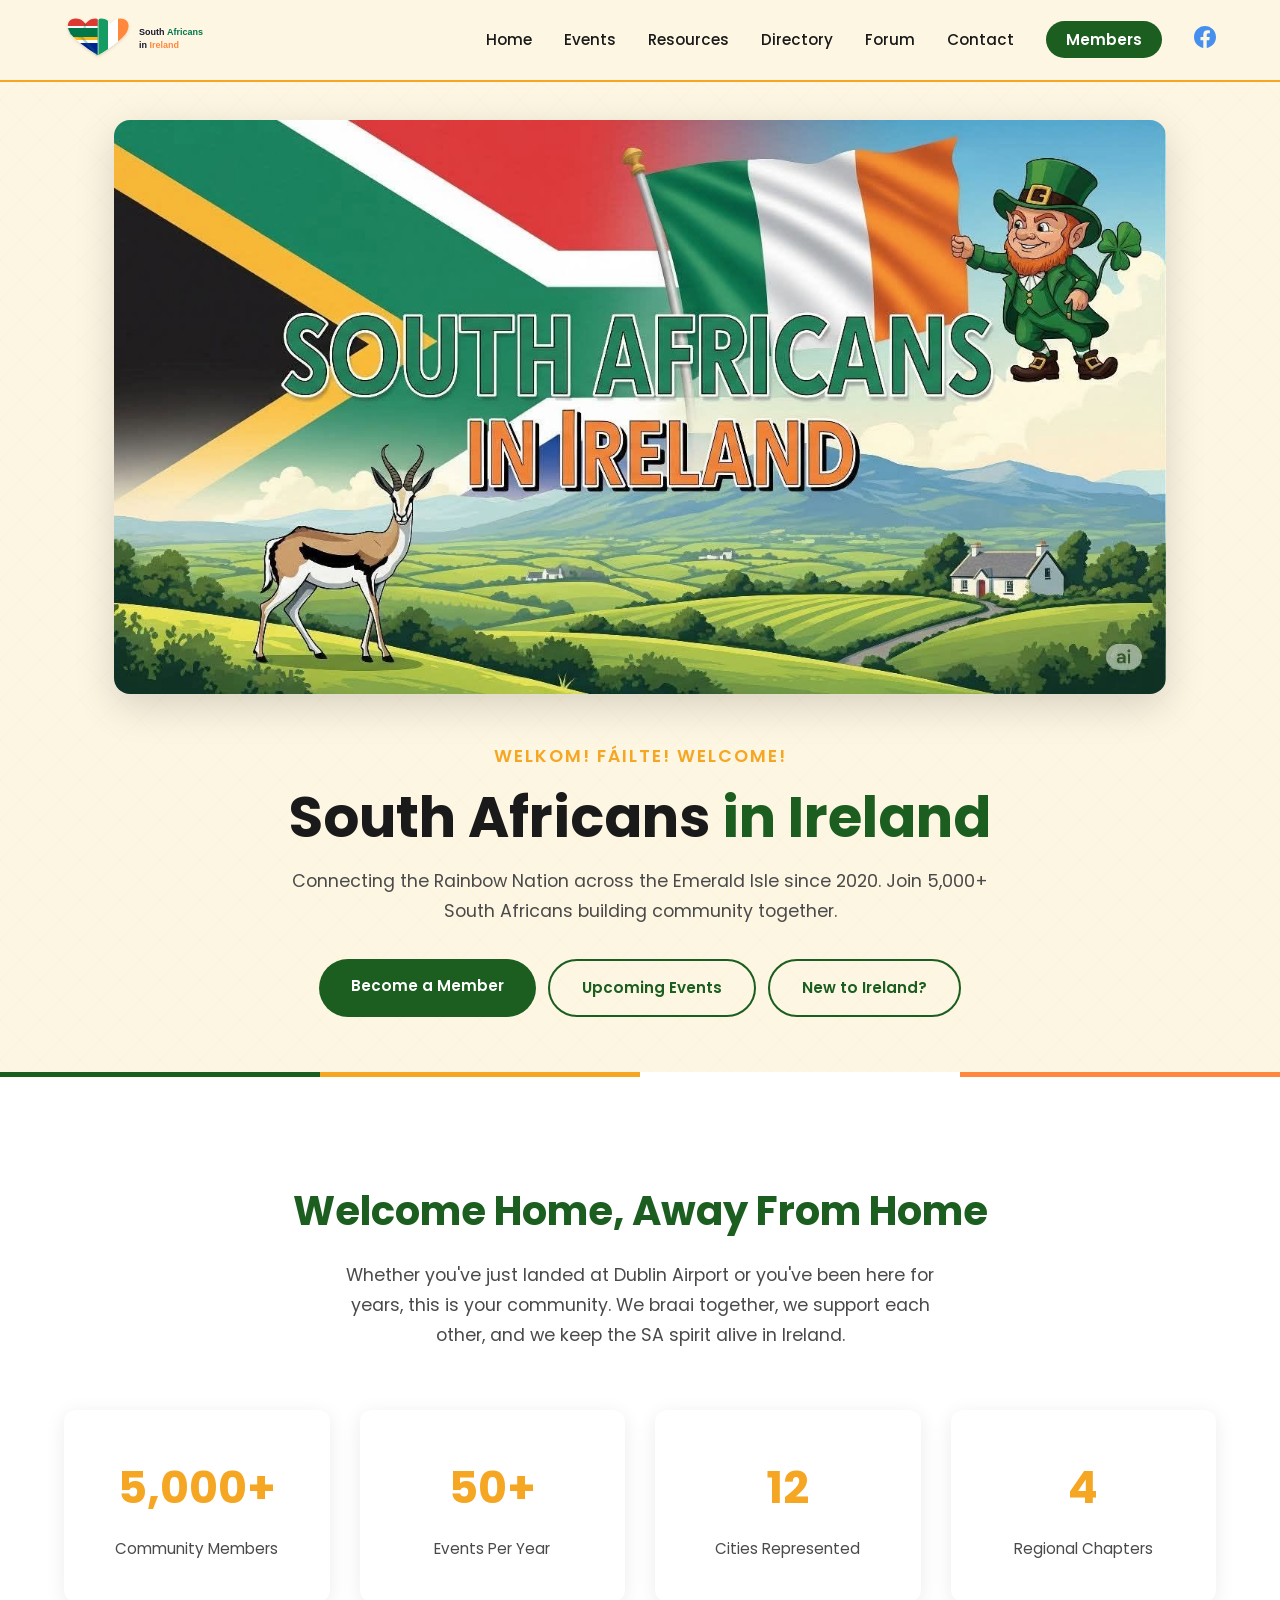
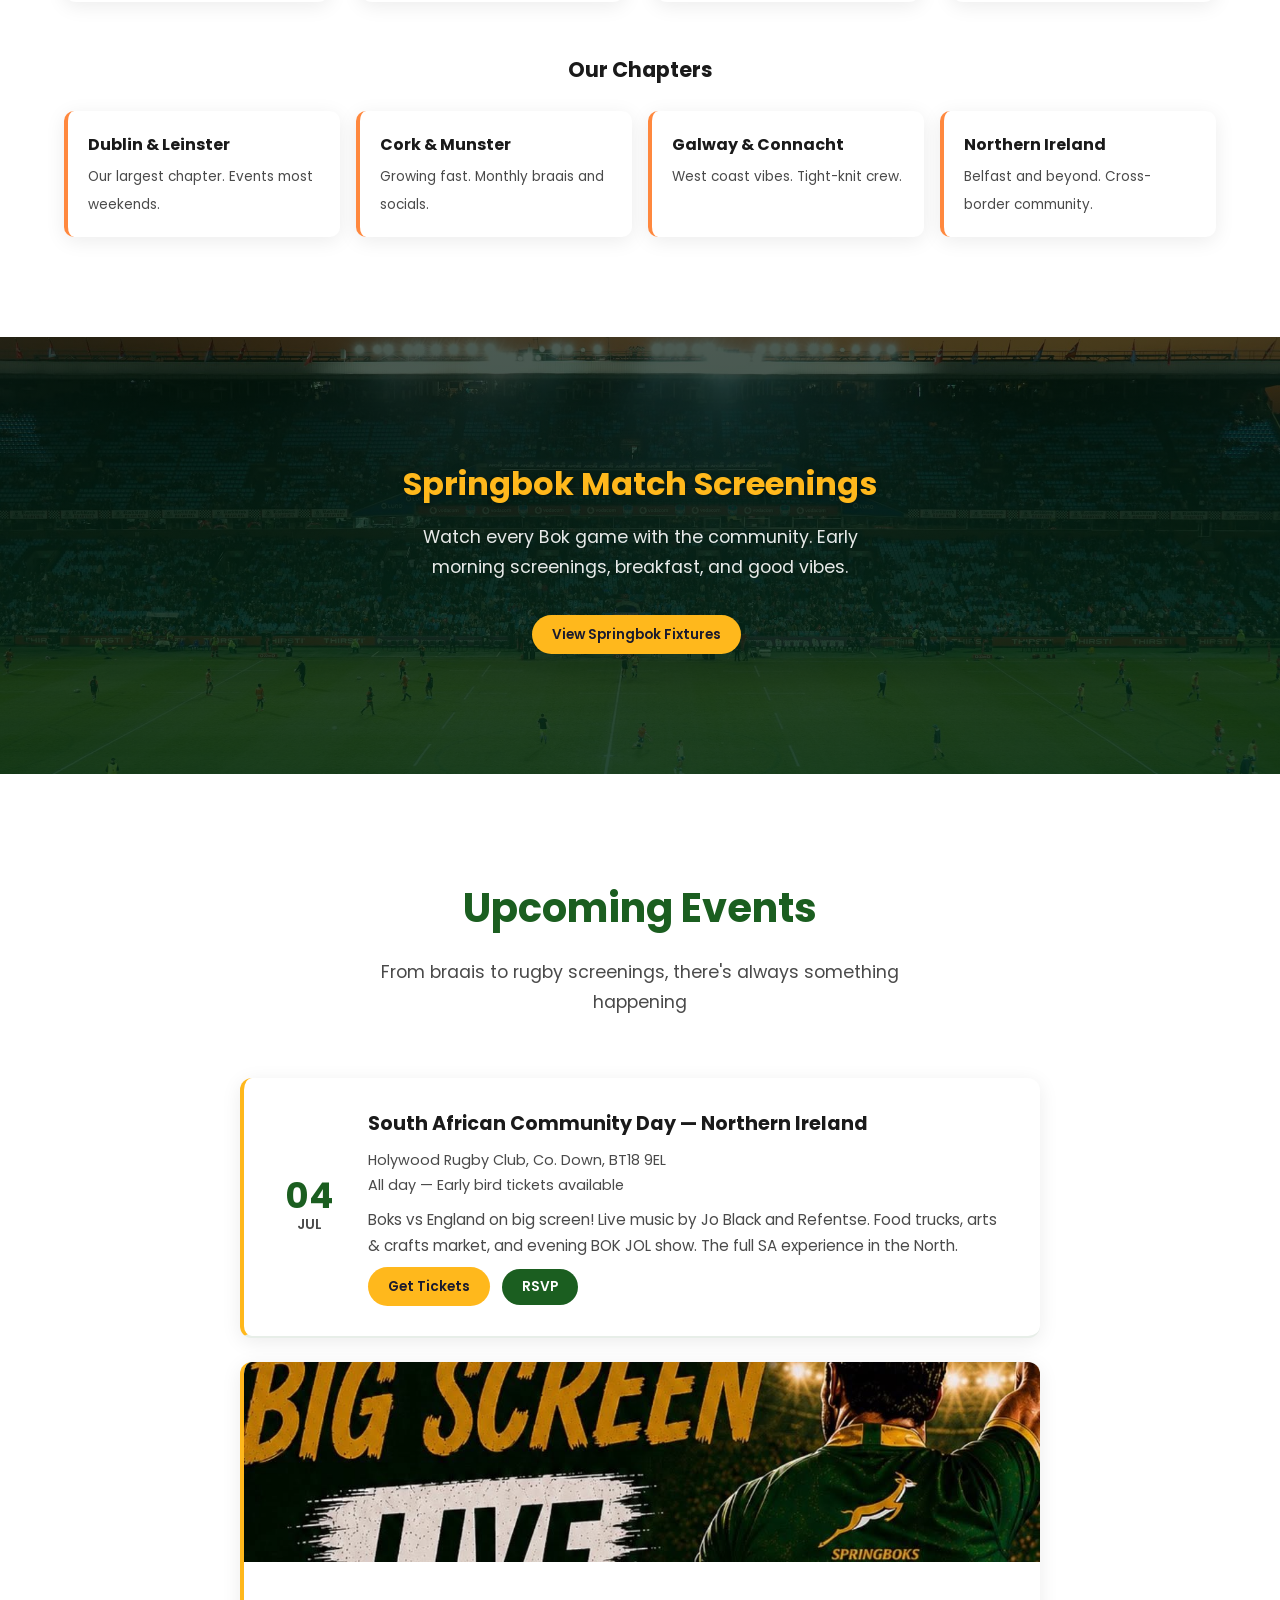
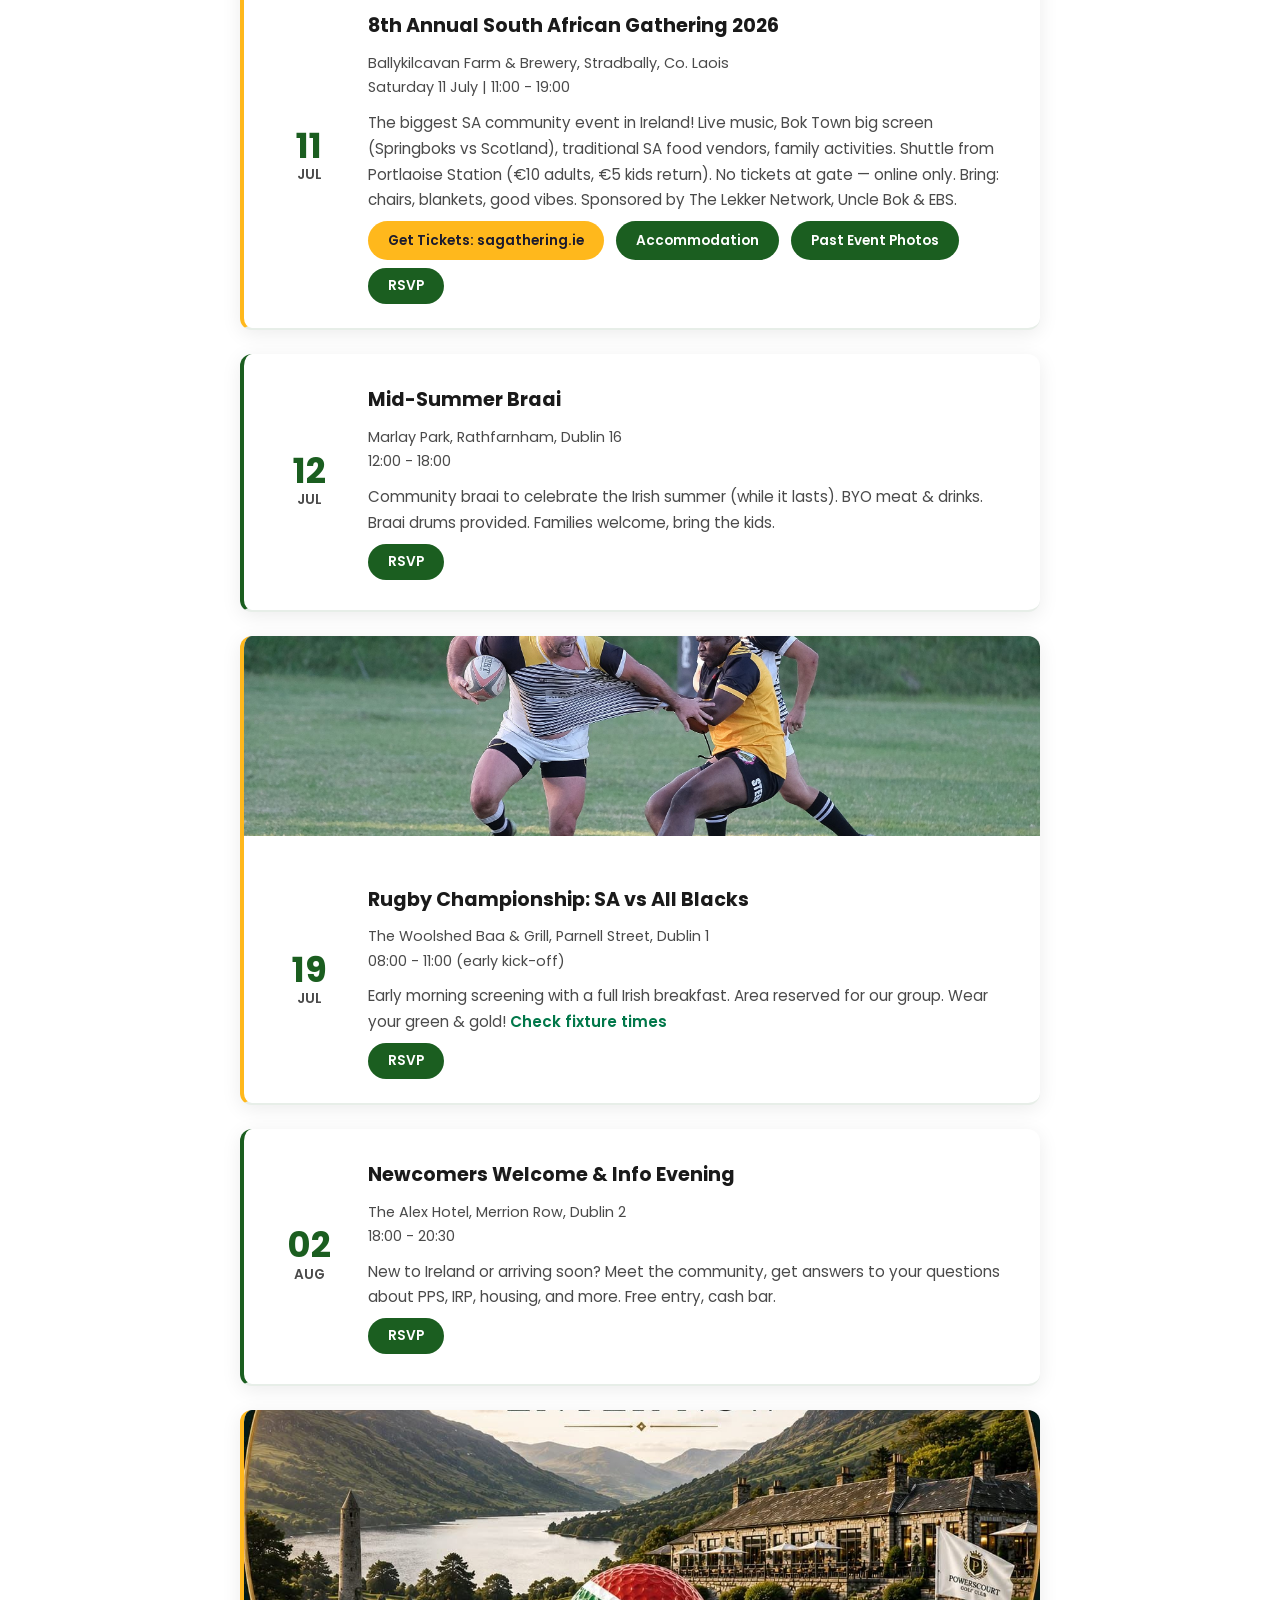
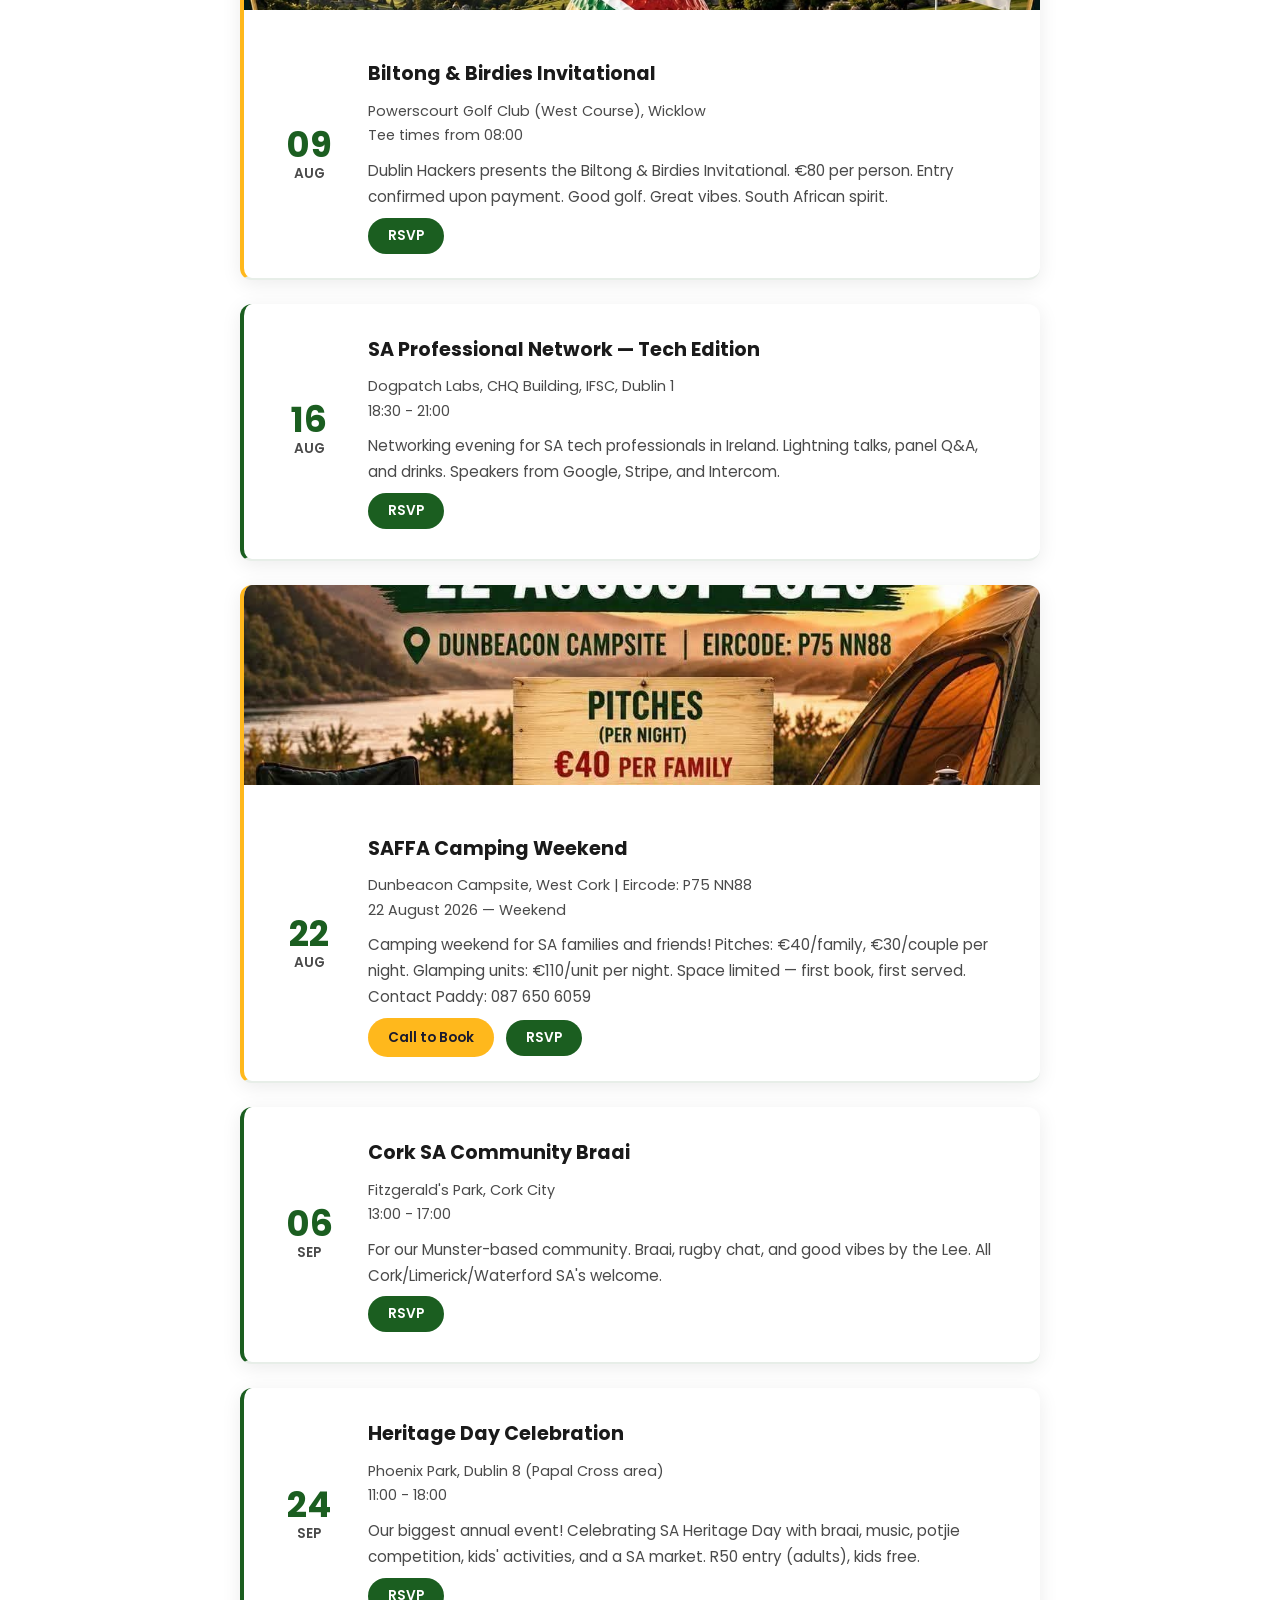
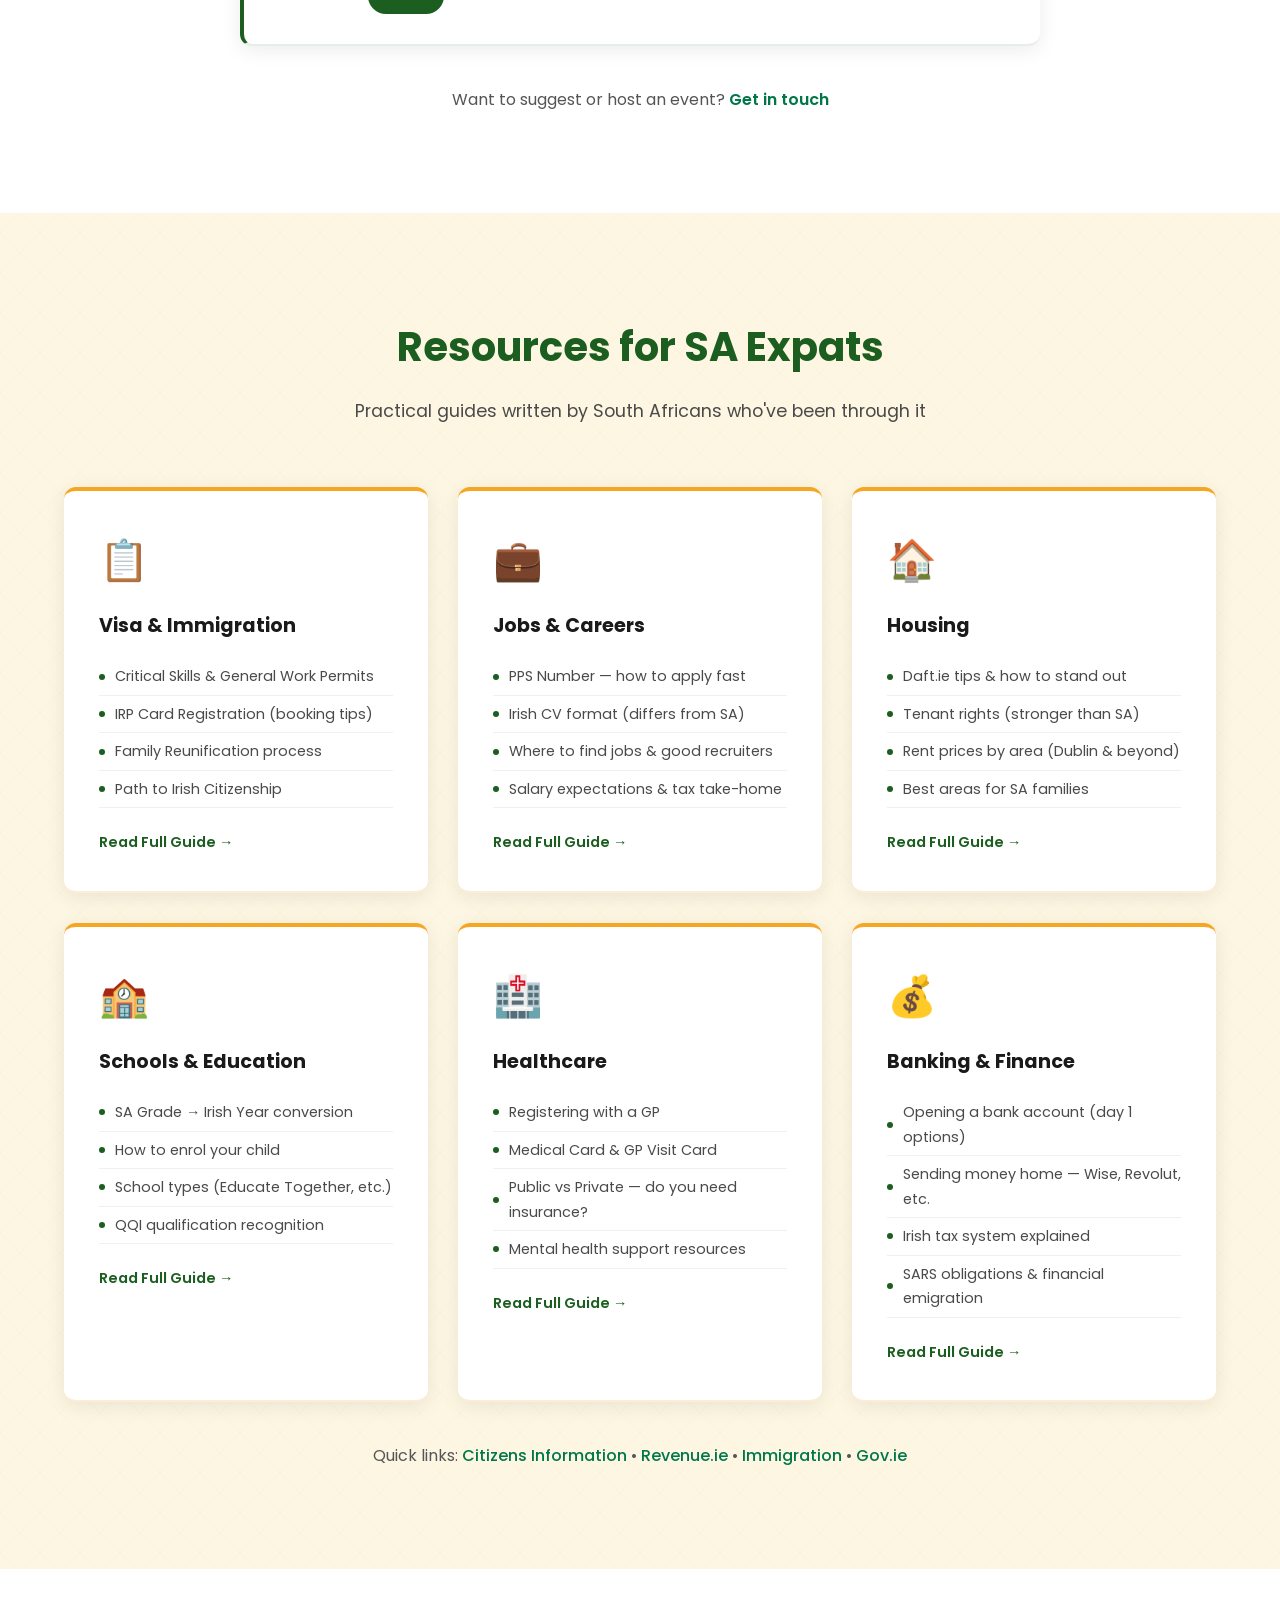
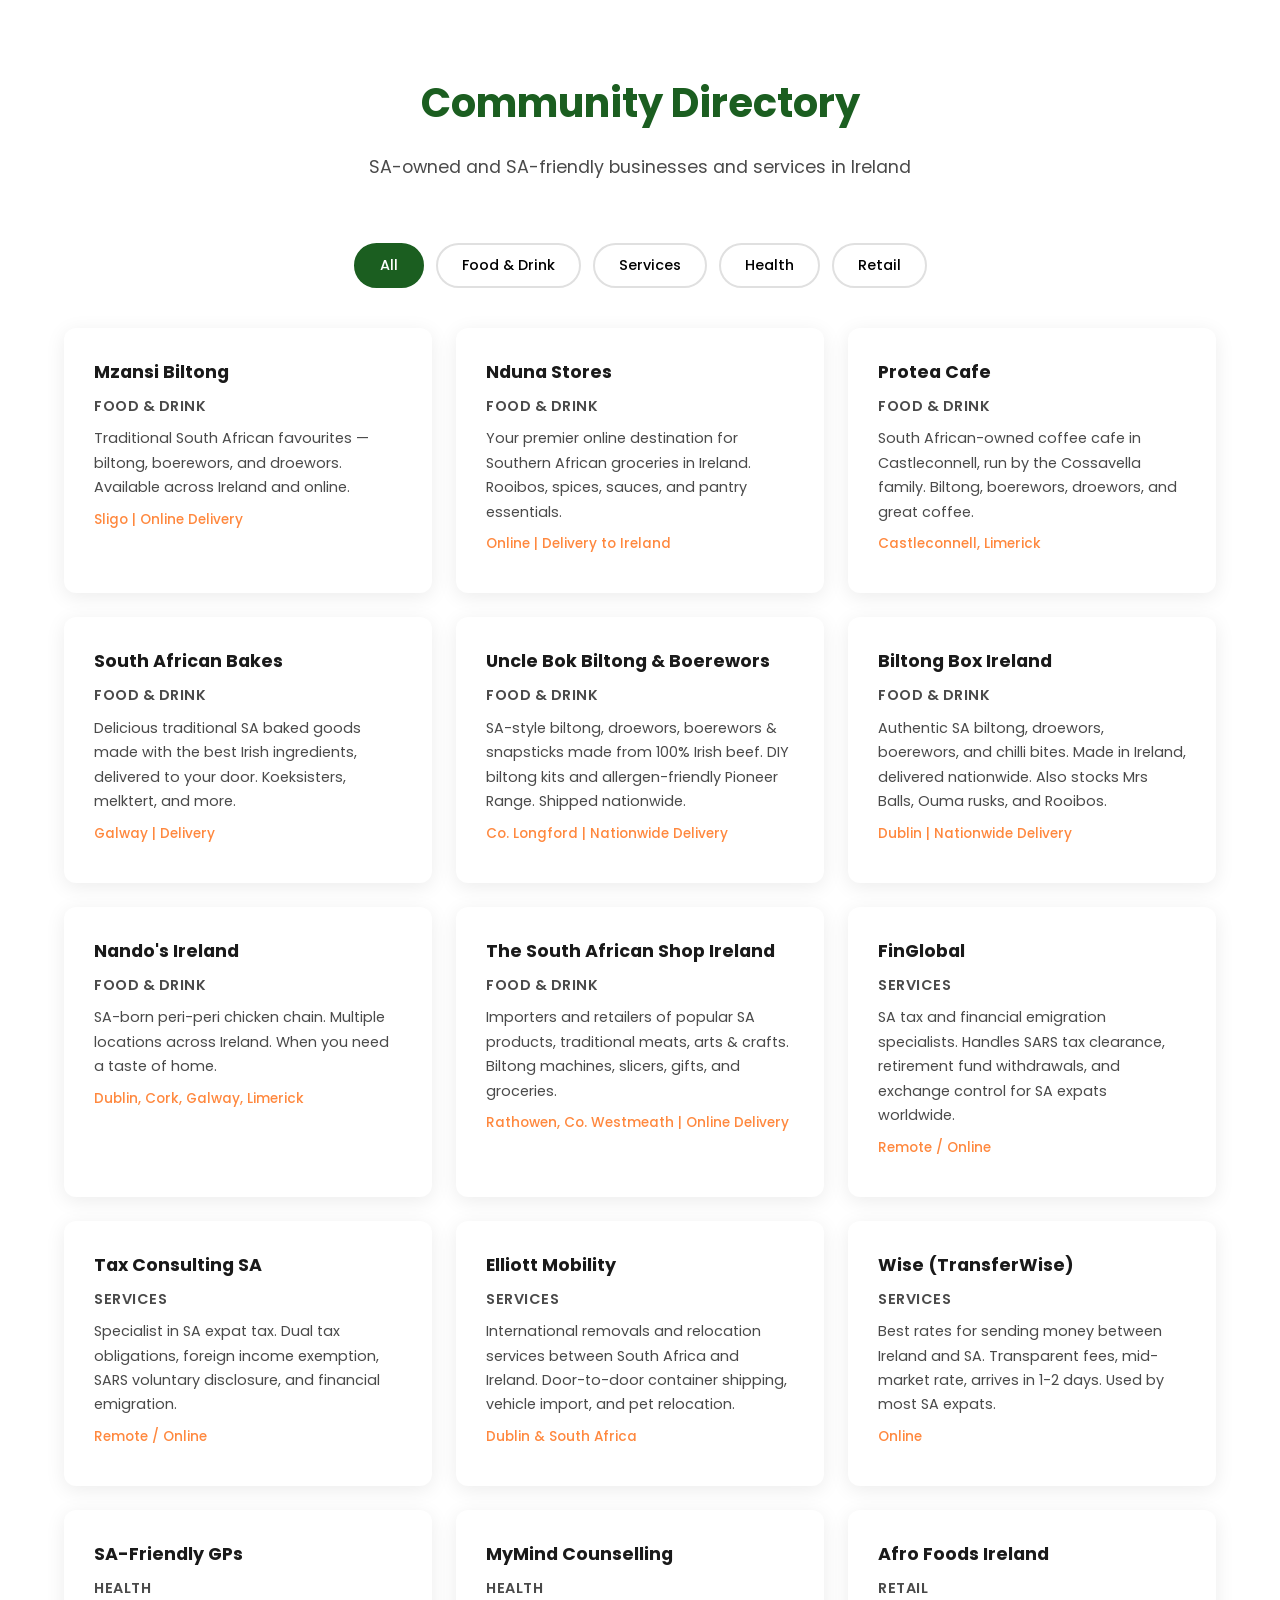
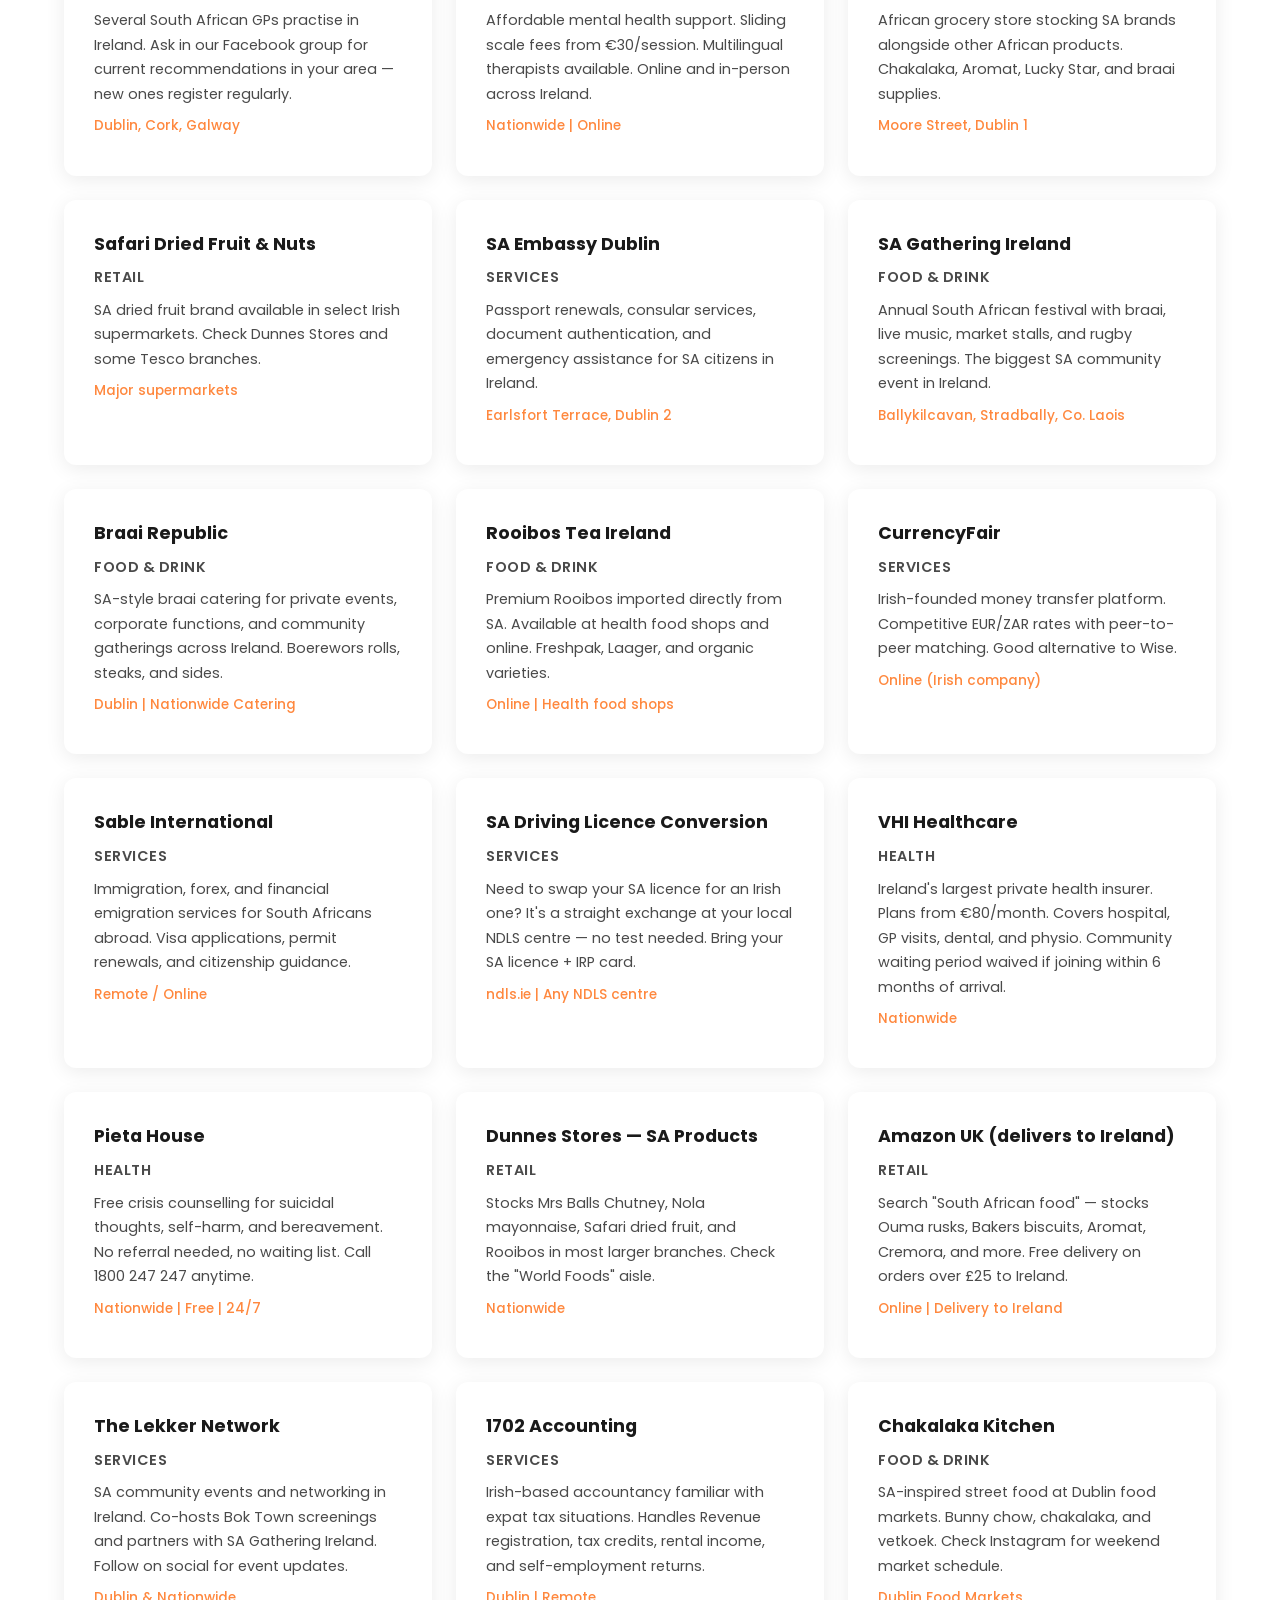
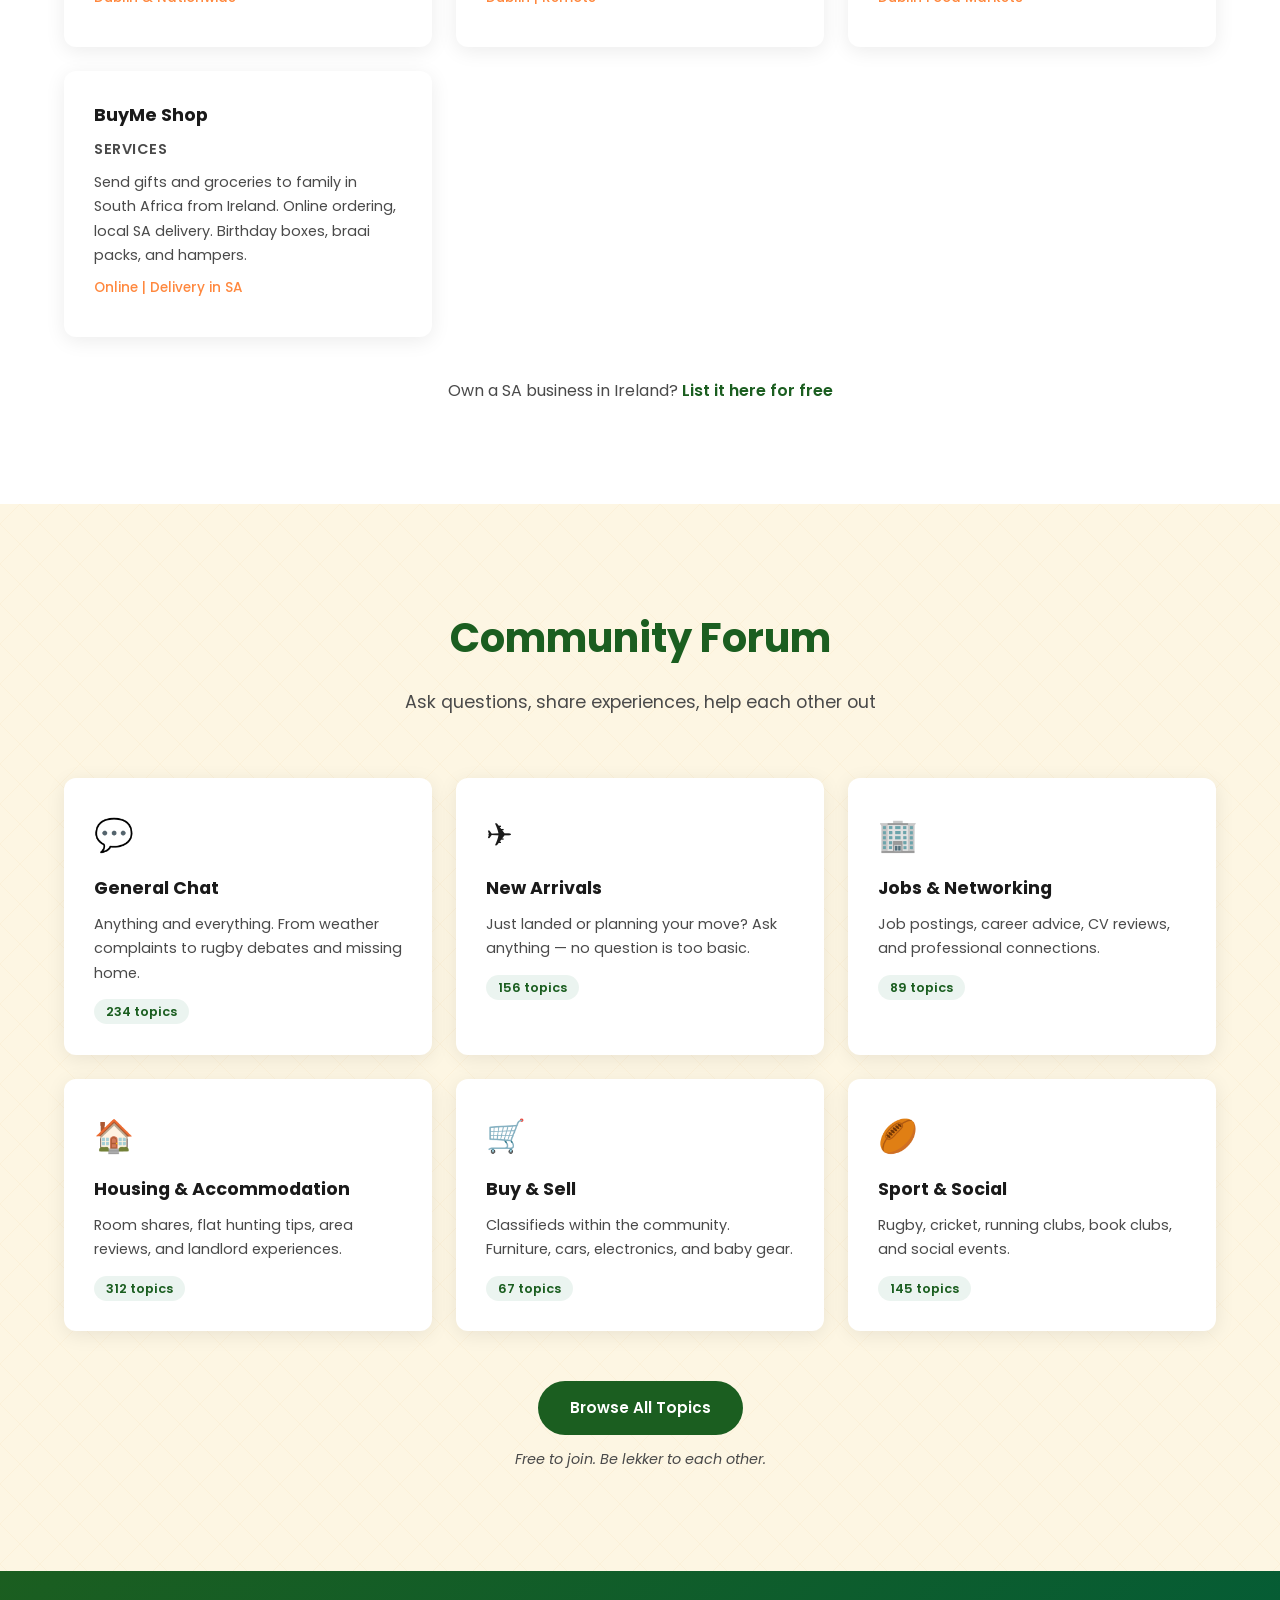
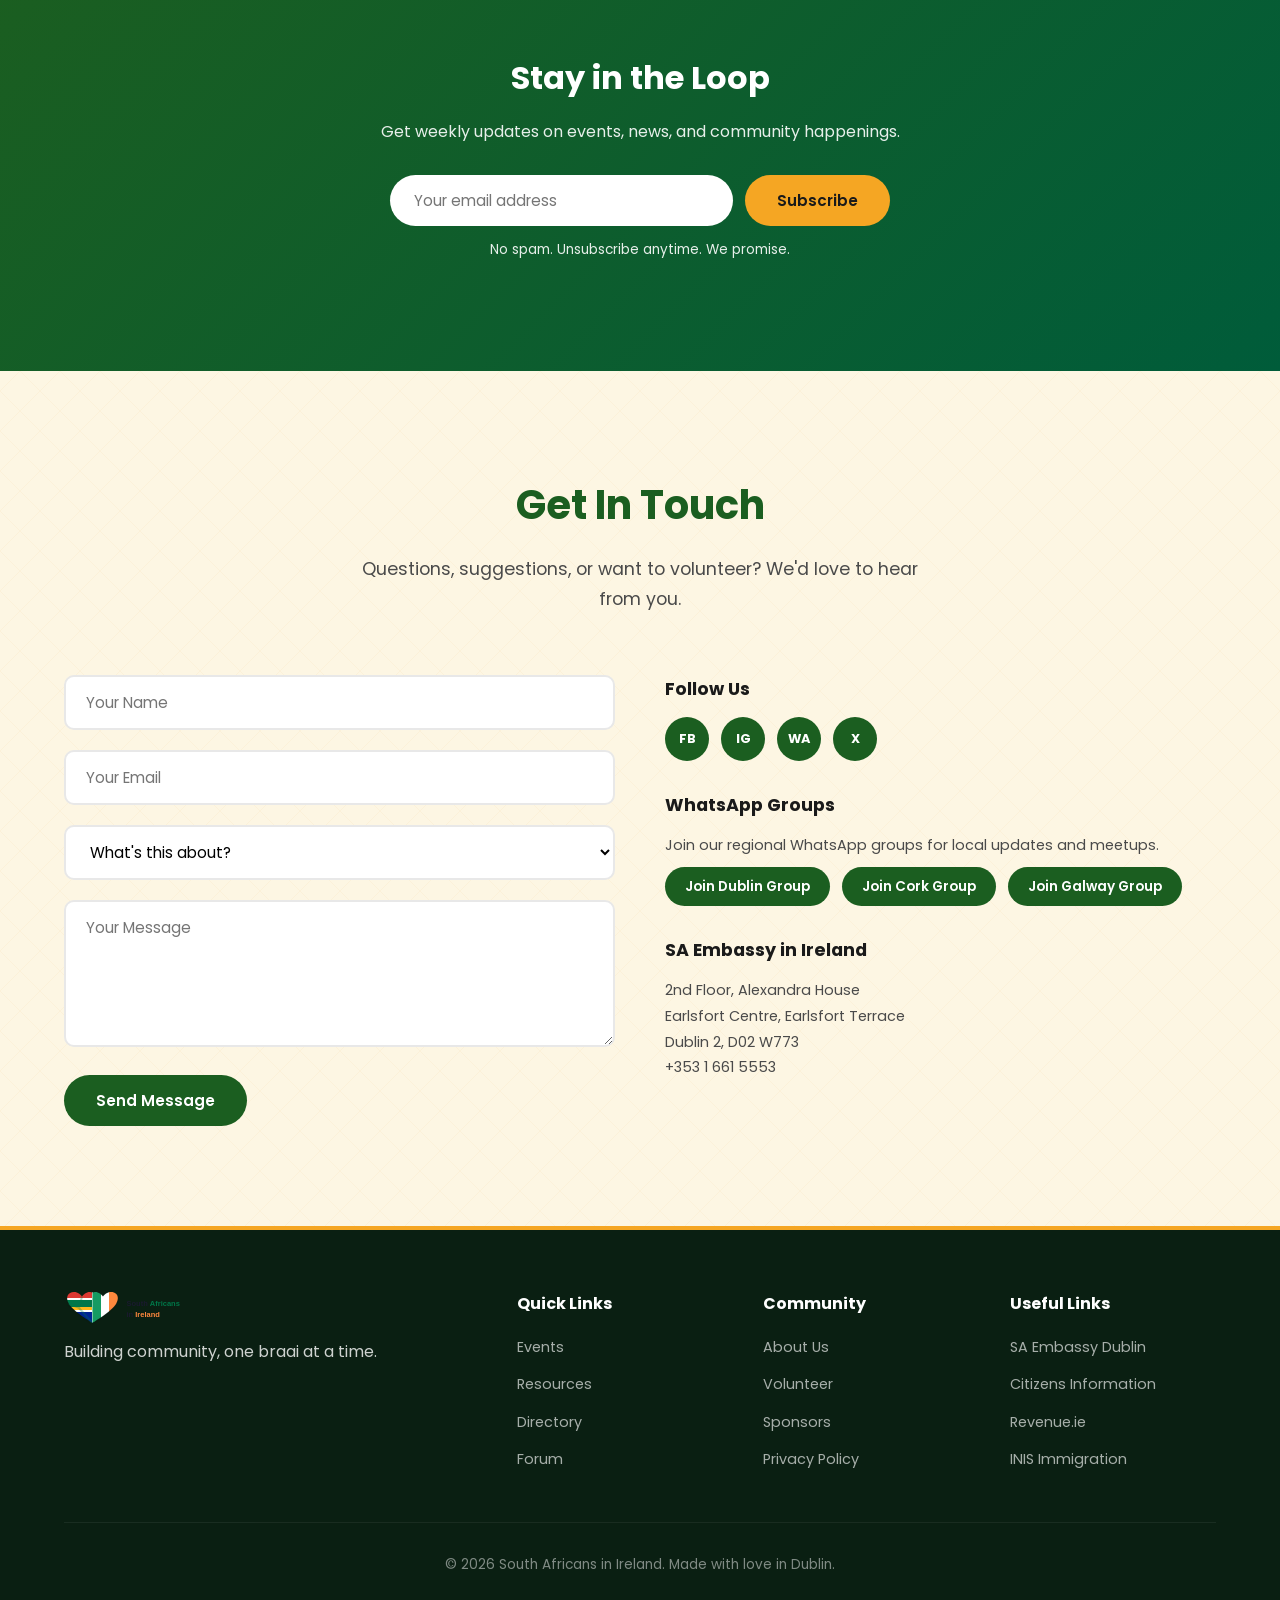
==== commit 56468343: "Update SA Gathering event with full details from sagathering.ie, add gallery and accommodation links" ====
--- a/index.html
+++ b/index.html
@@ -144,11 +144,13 @@
                             <span class="event-month">JUL</span>
                         </div>
                         <div class="event-details">
-                            <h3>South African Gathering 2026 + Bok Town Big Screen</h3>
-                            <p class="event-location">Ballykilcavan, Stradbally, Co. Laois</p>
-                            <p class="event-time">Saturday 11 July — All day</p>
-                            <p class="event-desc">The annual SA Gathering Ireland! Live big screen: Springboks vs Scotland. Shuttle bus from Portlaoise Station (&euro;10 return adults, &euro;5 kids). No tickets at gate &mdash; online only. Presented by SA Gathering Ireland &amp; The Lekker Network.</p>
-                            <a href="https://www.sagathering.ie" target="_blank" class="btn btn-small" style="background: #FFB81C; color: #1a1a2e;">Tickets &amp; Info: sagathering.ie</a>
+                            <h3>8th Annual South African Gathering 2026</h3>
+                            <p class="event-location">Ballykilcavan Farm &amp; Brewery, Stradbally, Co. Laois</p>
+                            <p class="event-time">Saturday 11 July | 11:00 - 19:00</p>
+                            <p class="event-desc">The biggest SA community event in Ireland! Live music, Bok Town big screen (Springboks vs Scotland), traditional SA food vendors, family activities. Shuttle from Portlaoise Station (&euro;10 adults, &euro;5 kids return). No tickets at gate &mdash; online only. Bring: chairs, blankets, good vibes. Sponsored by The Lekker Network, Uncle Bok &amp; EBS.</p>
+                            <a href="https://www.sagathering.ie" target="_blank" class="btn btn-small" style="background: #FFB81C; color: #1a1a2e;">Get Tickets: sagathering.ie</a>
+                            <a href="https://www.sagathering.ie/accommodation" target="_blank" class="btn btn-small">Accommodation</a>
+                            <a href="https://www.sagathering.ie/gallery" target="_blank" class="btn btn-small">Past Event Photos</a>
                             <button class="btn btn-small rsvp-btn">RSVP</button>
                         </div>
                     </div>
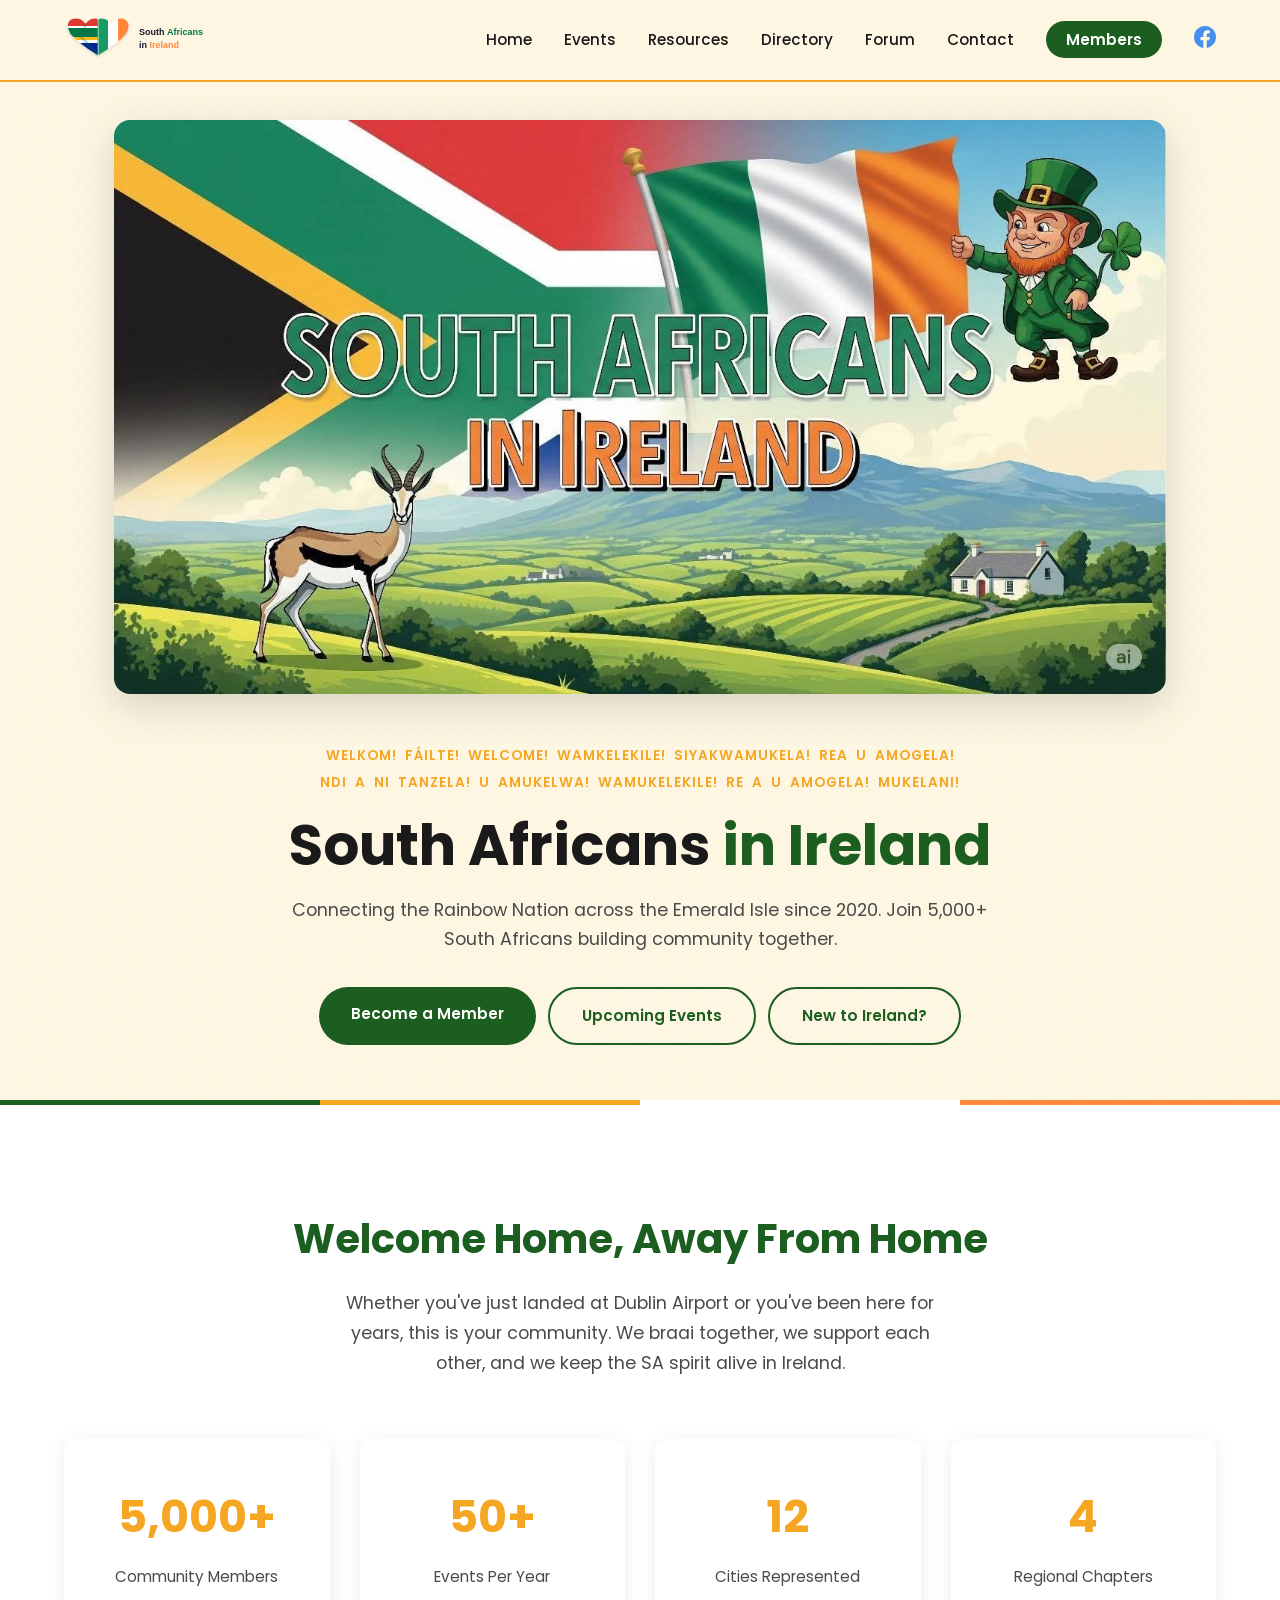
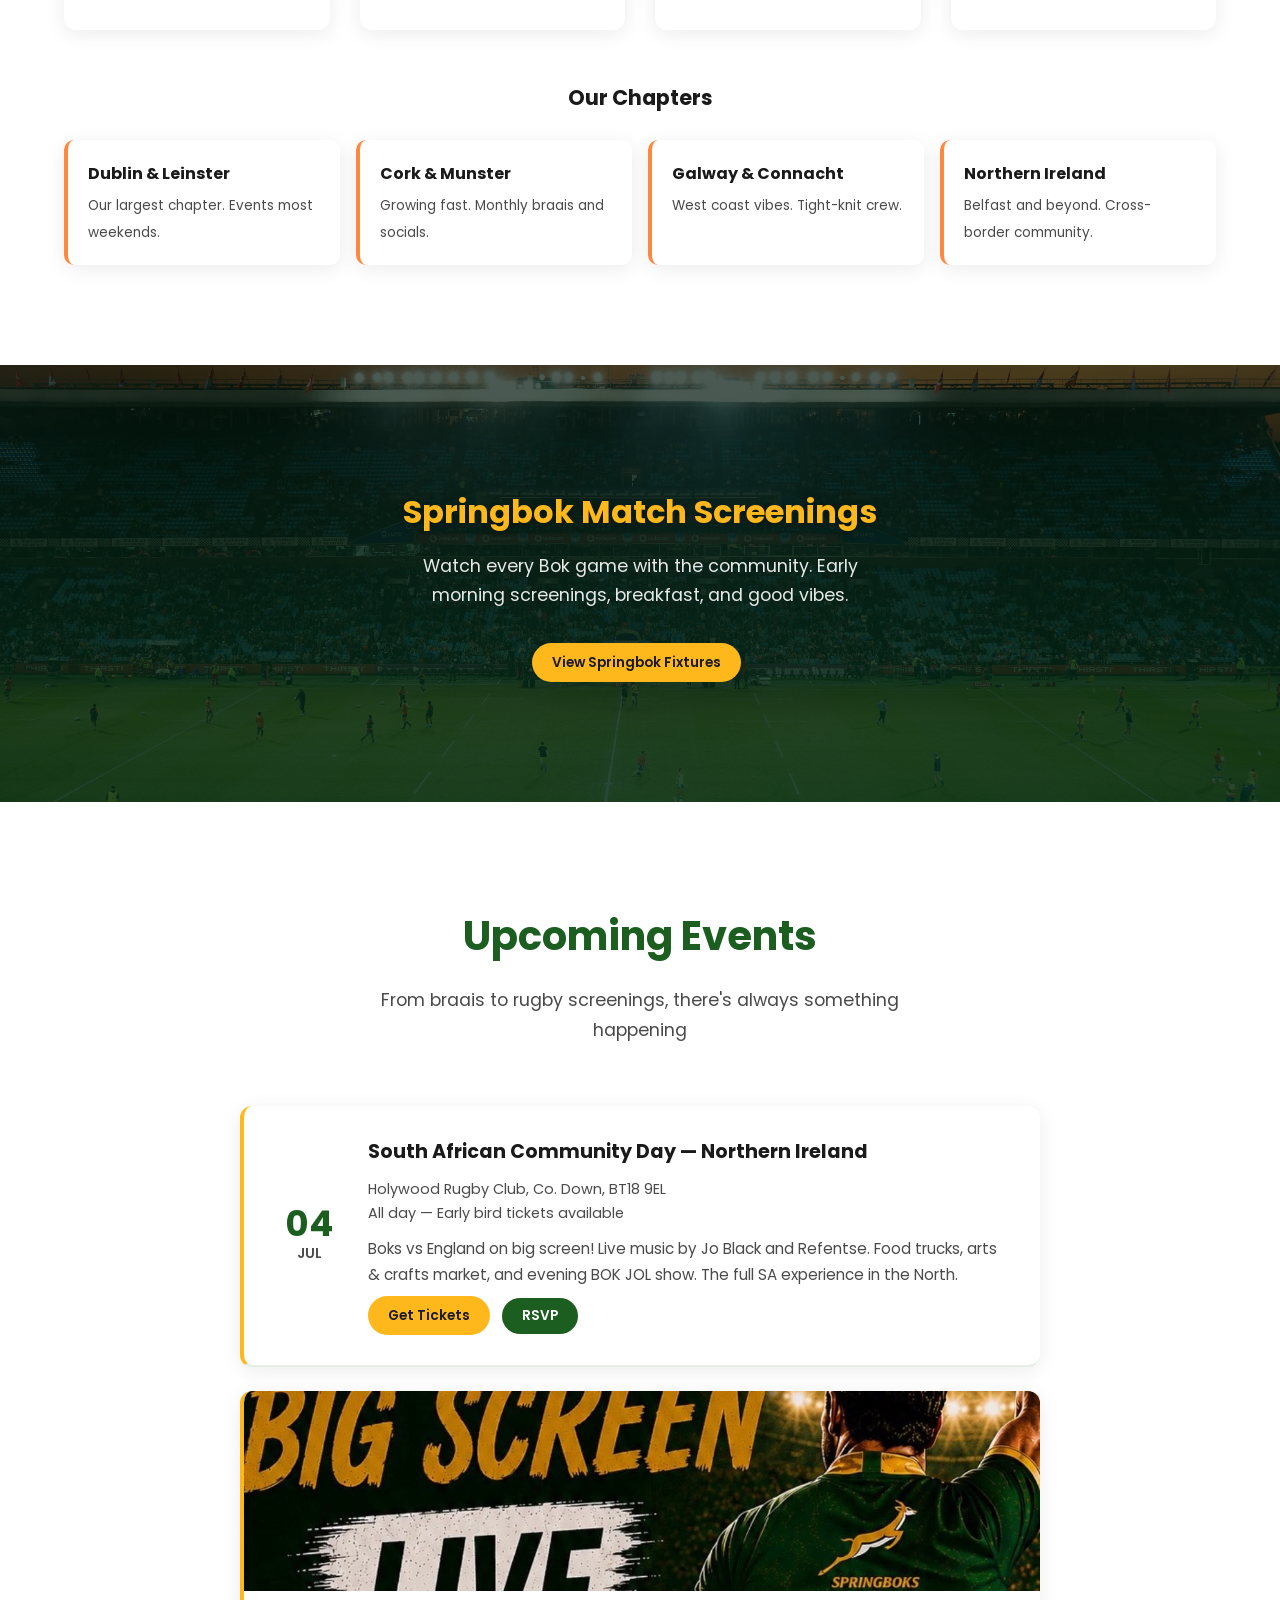
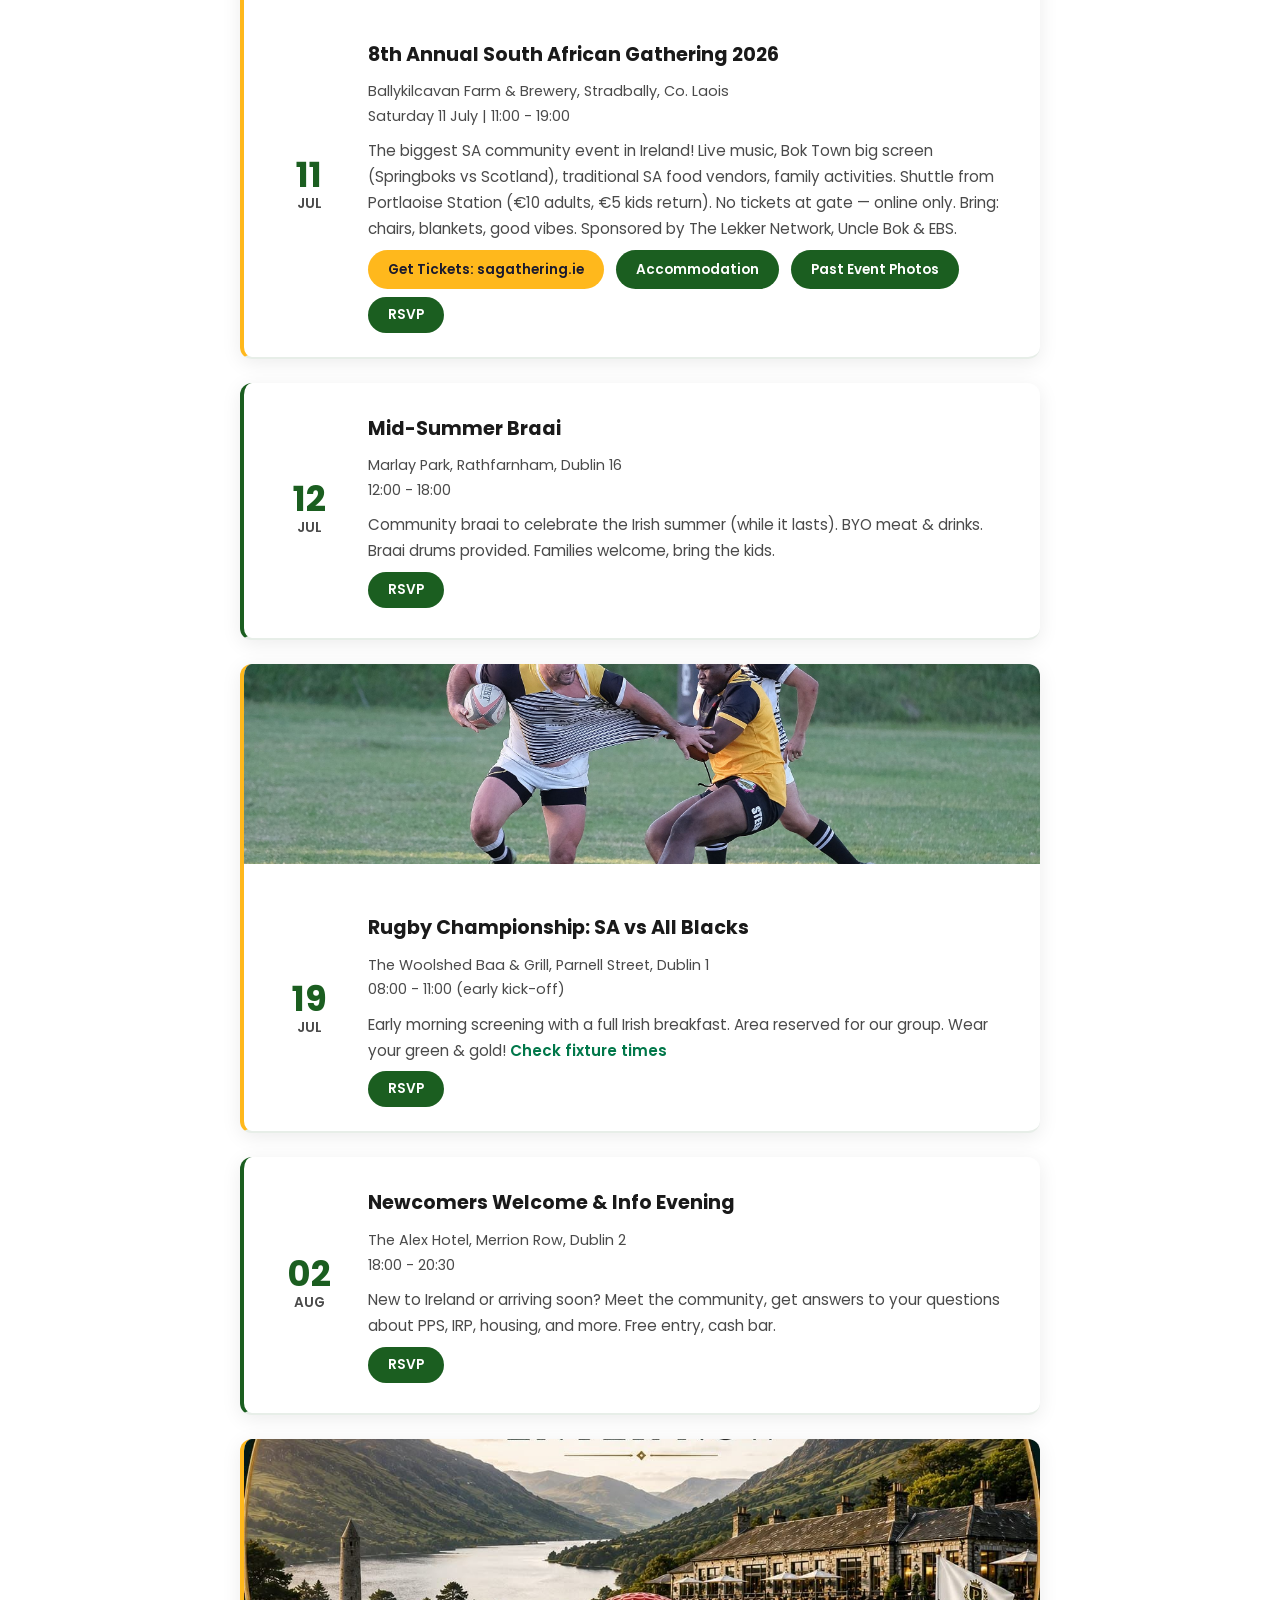
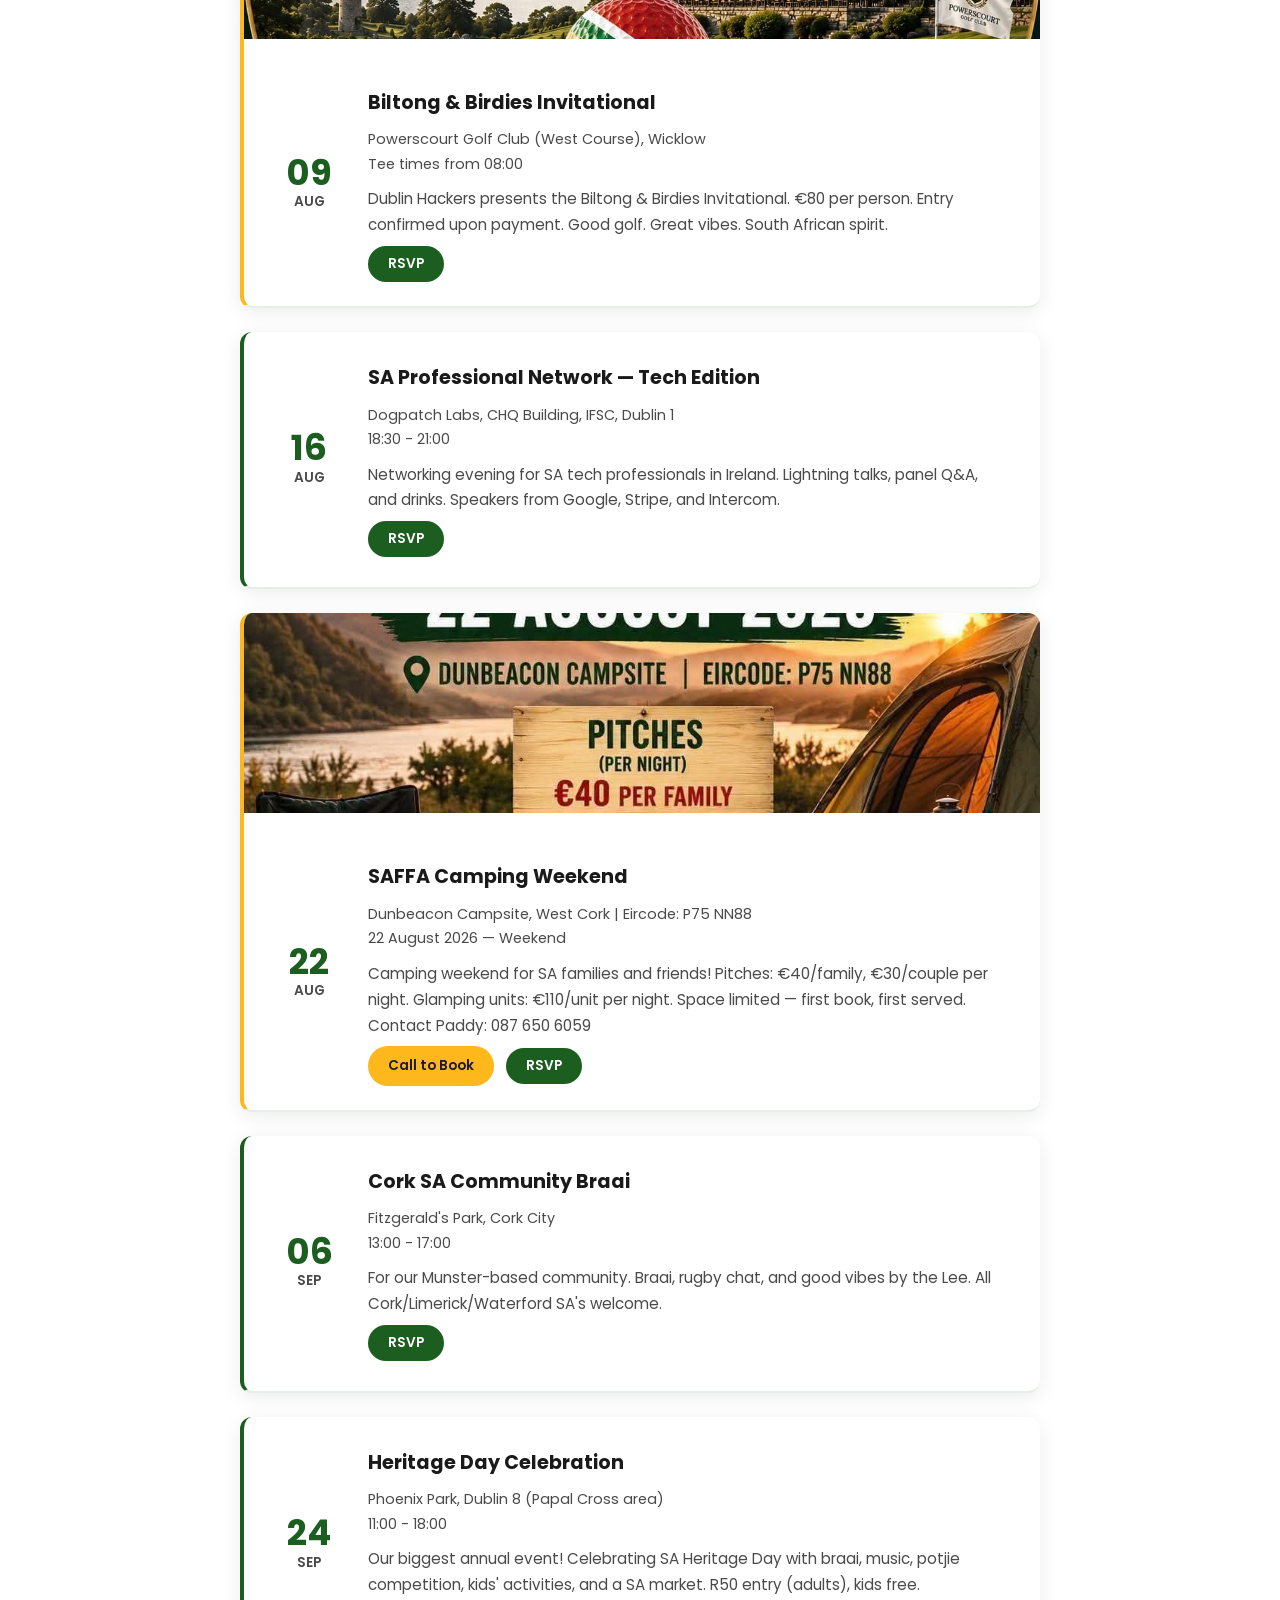
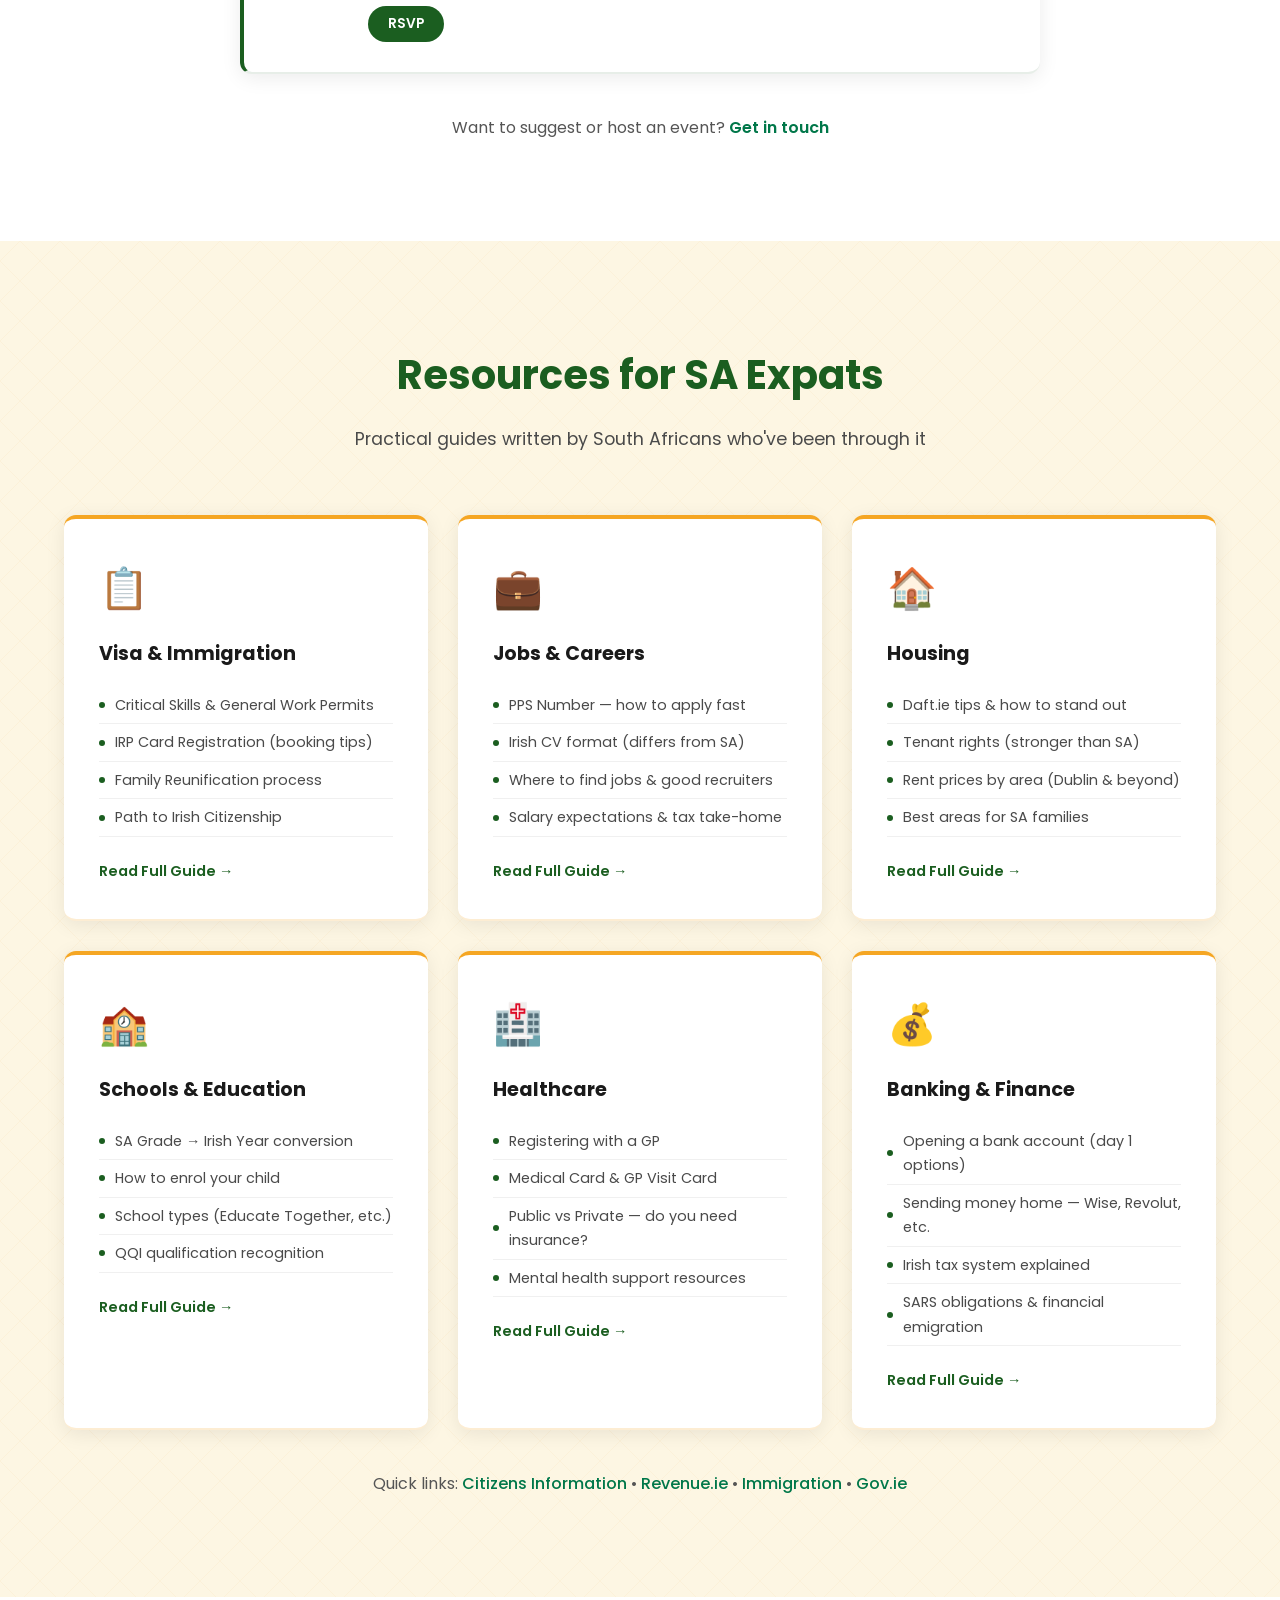
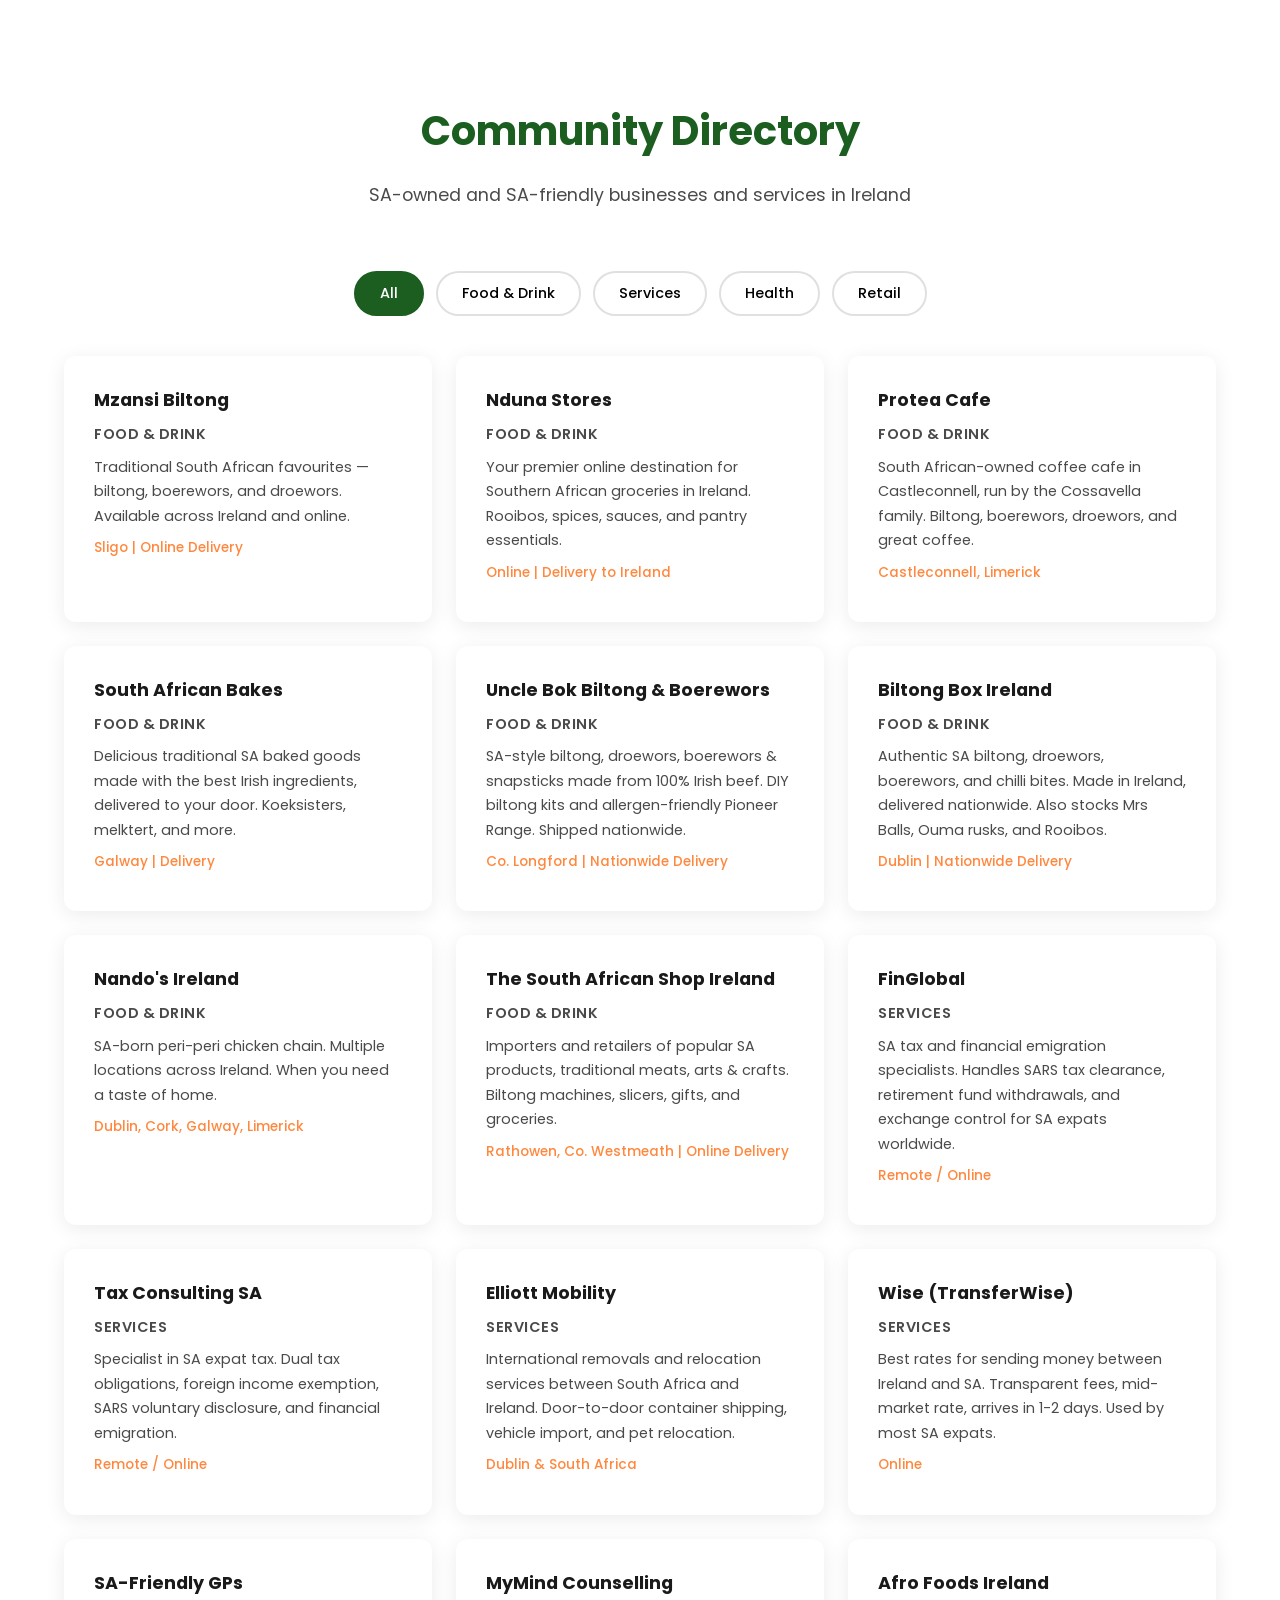
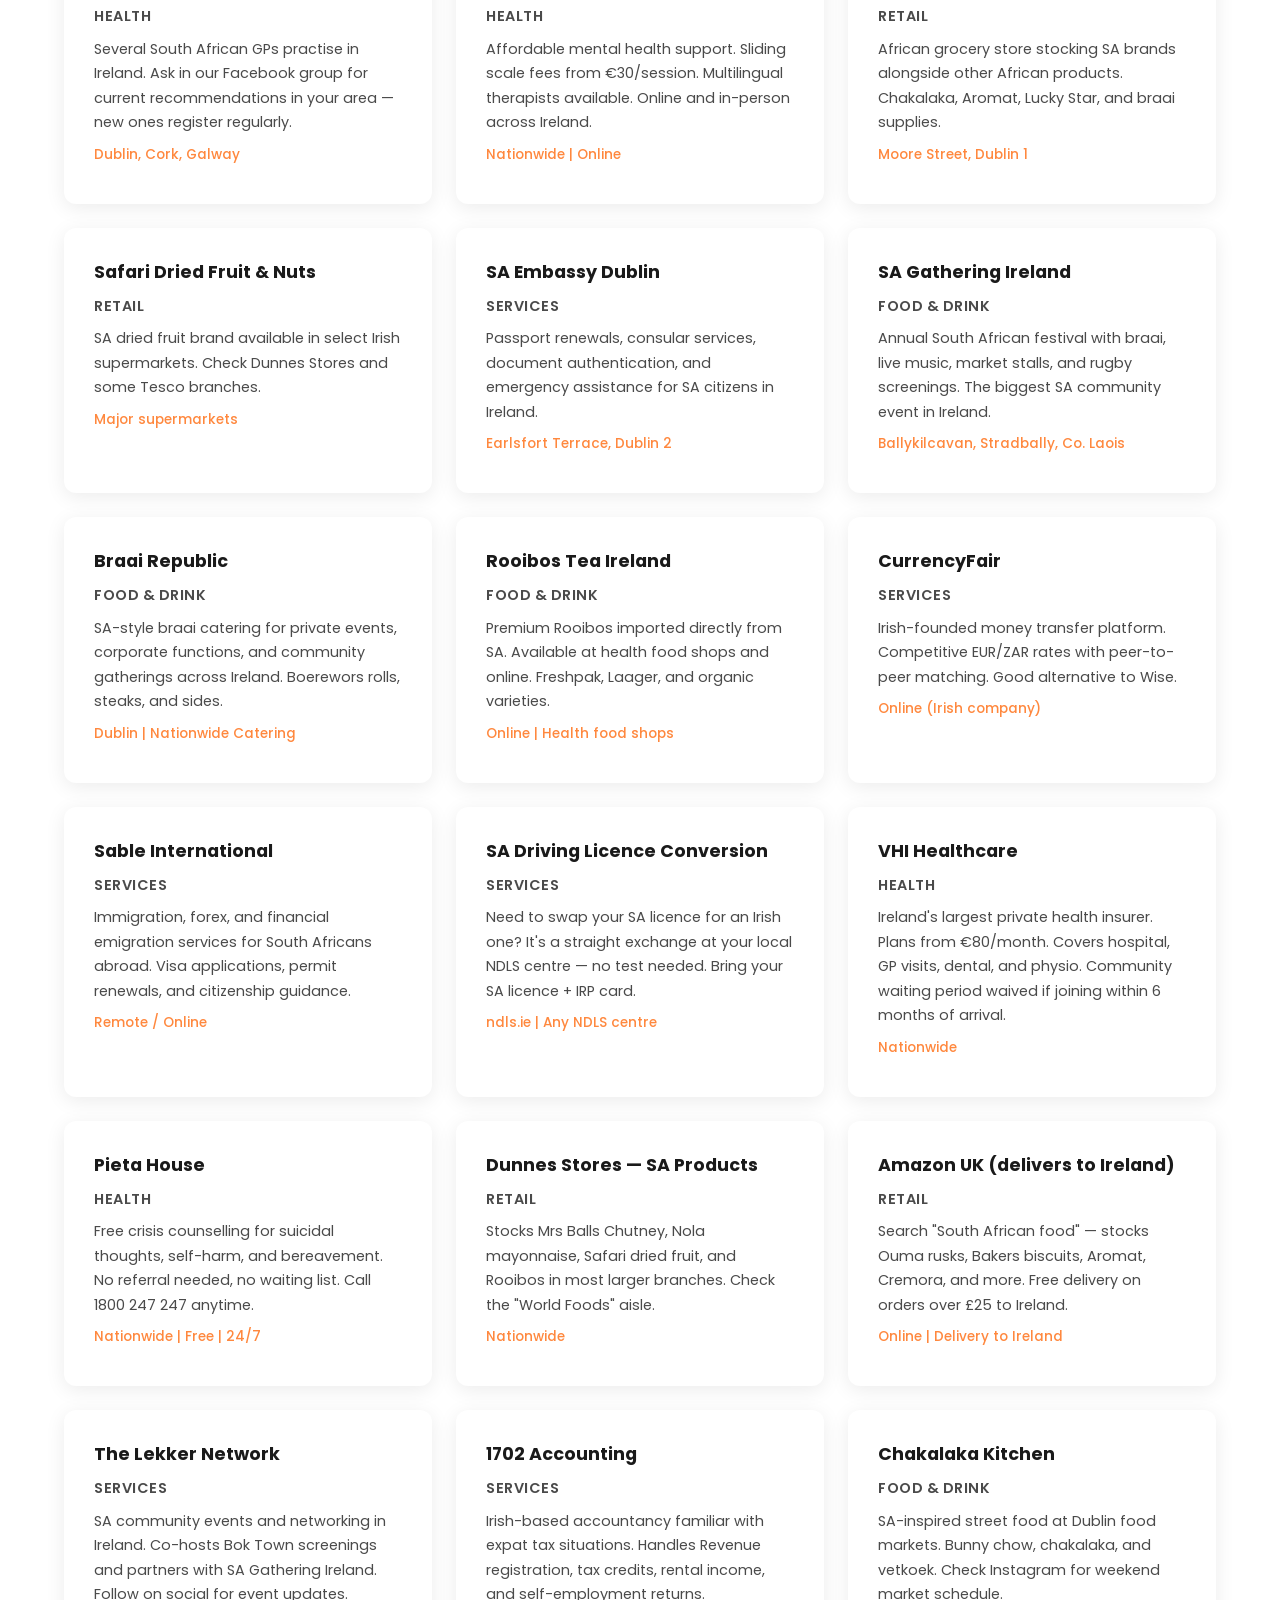
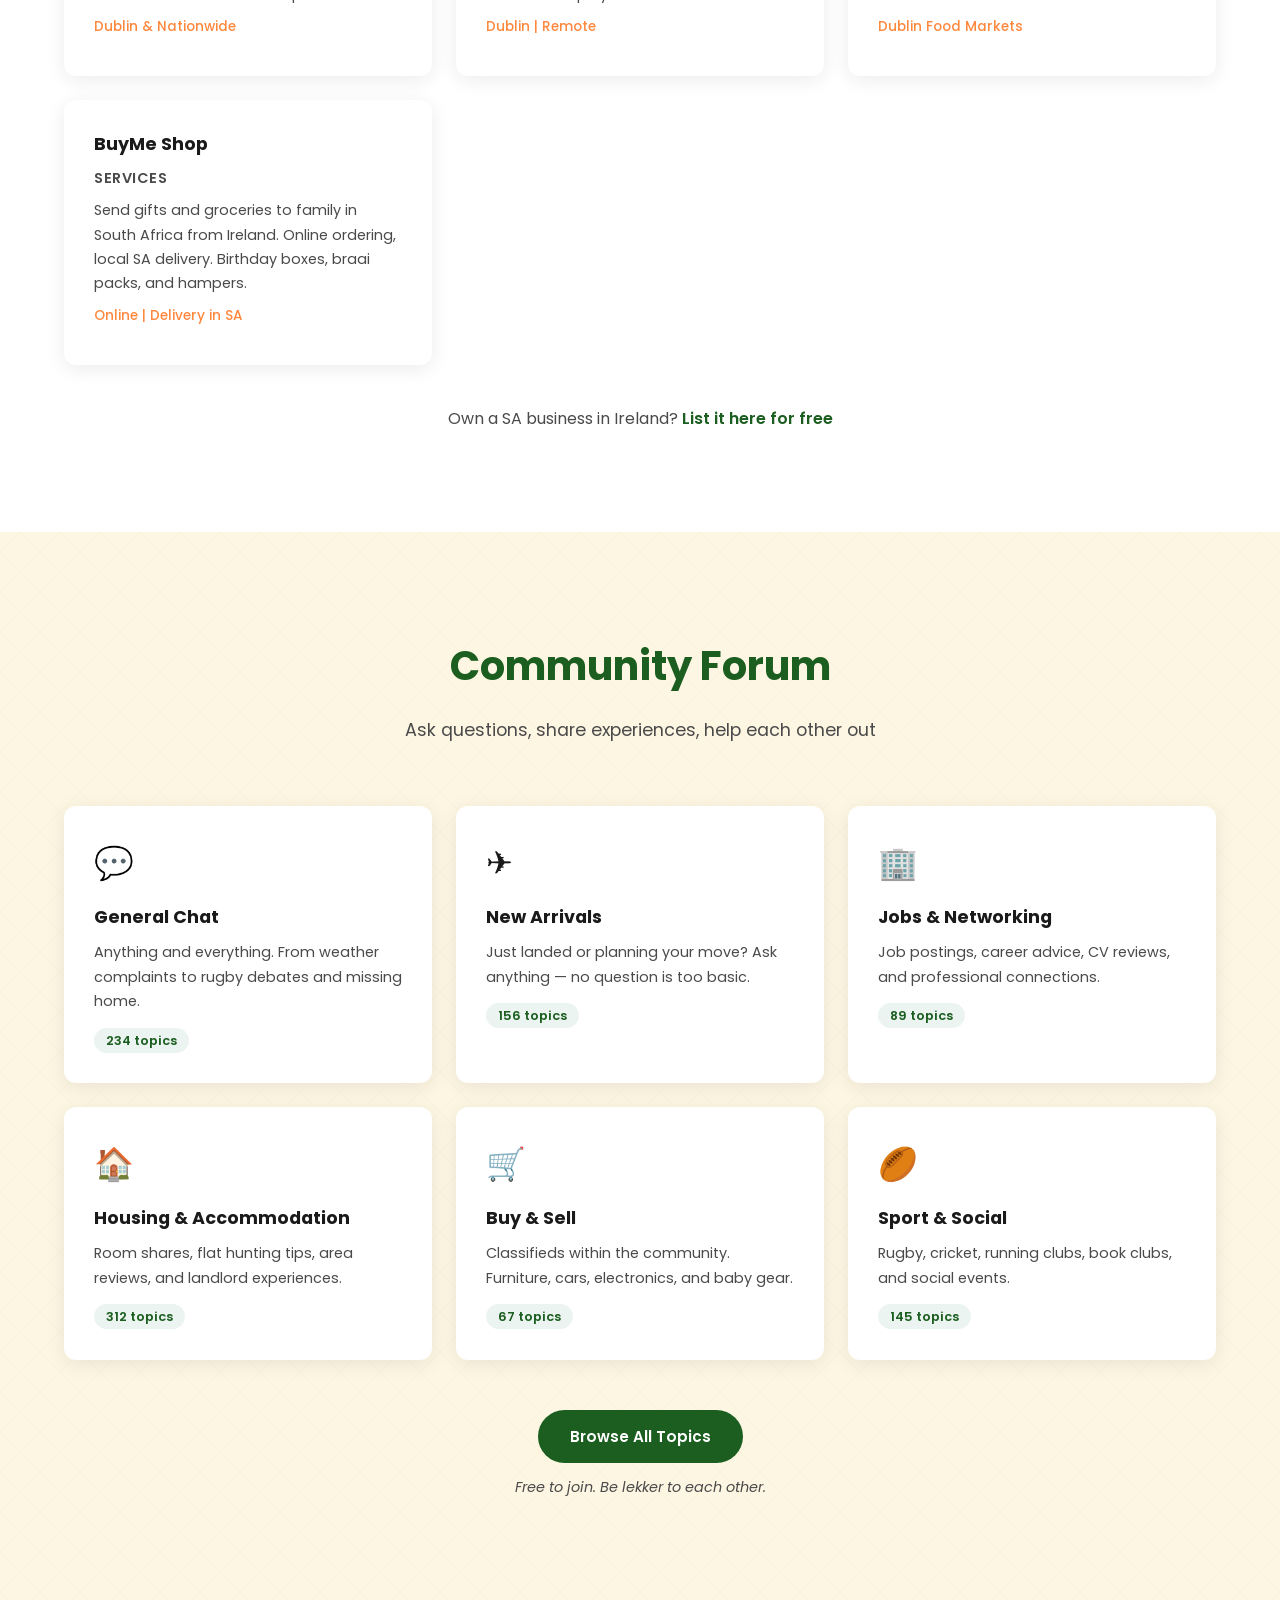
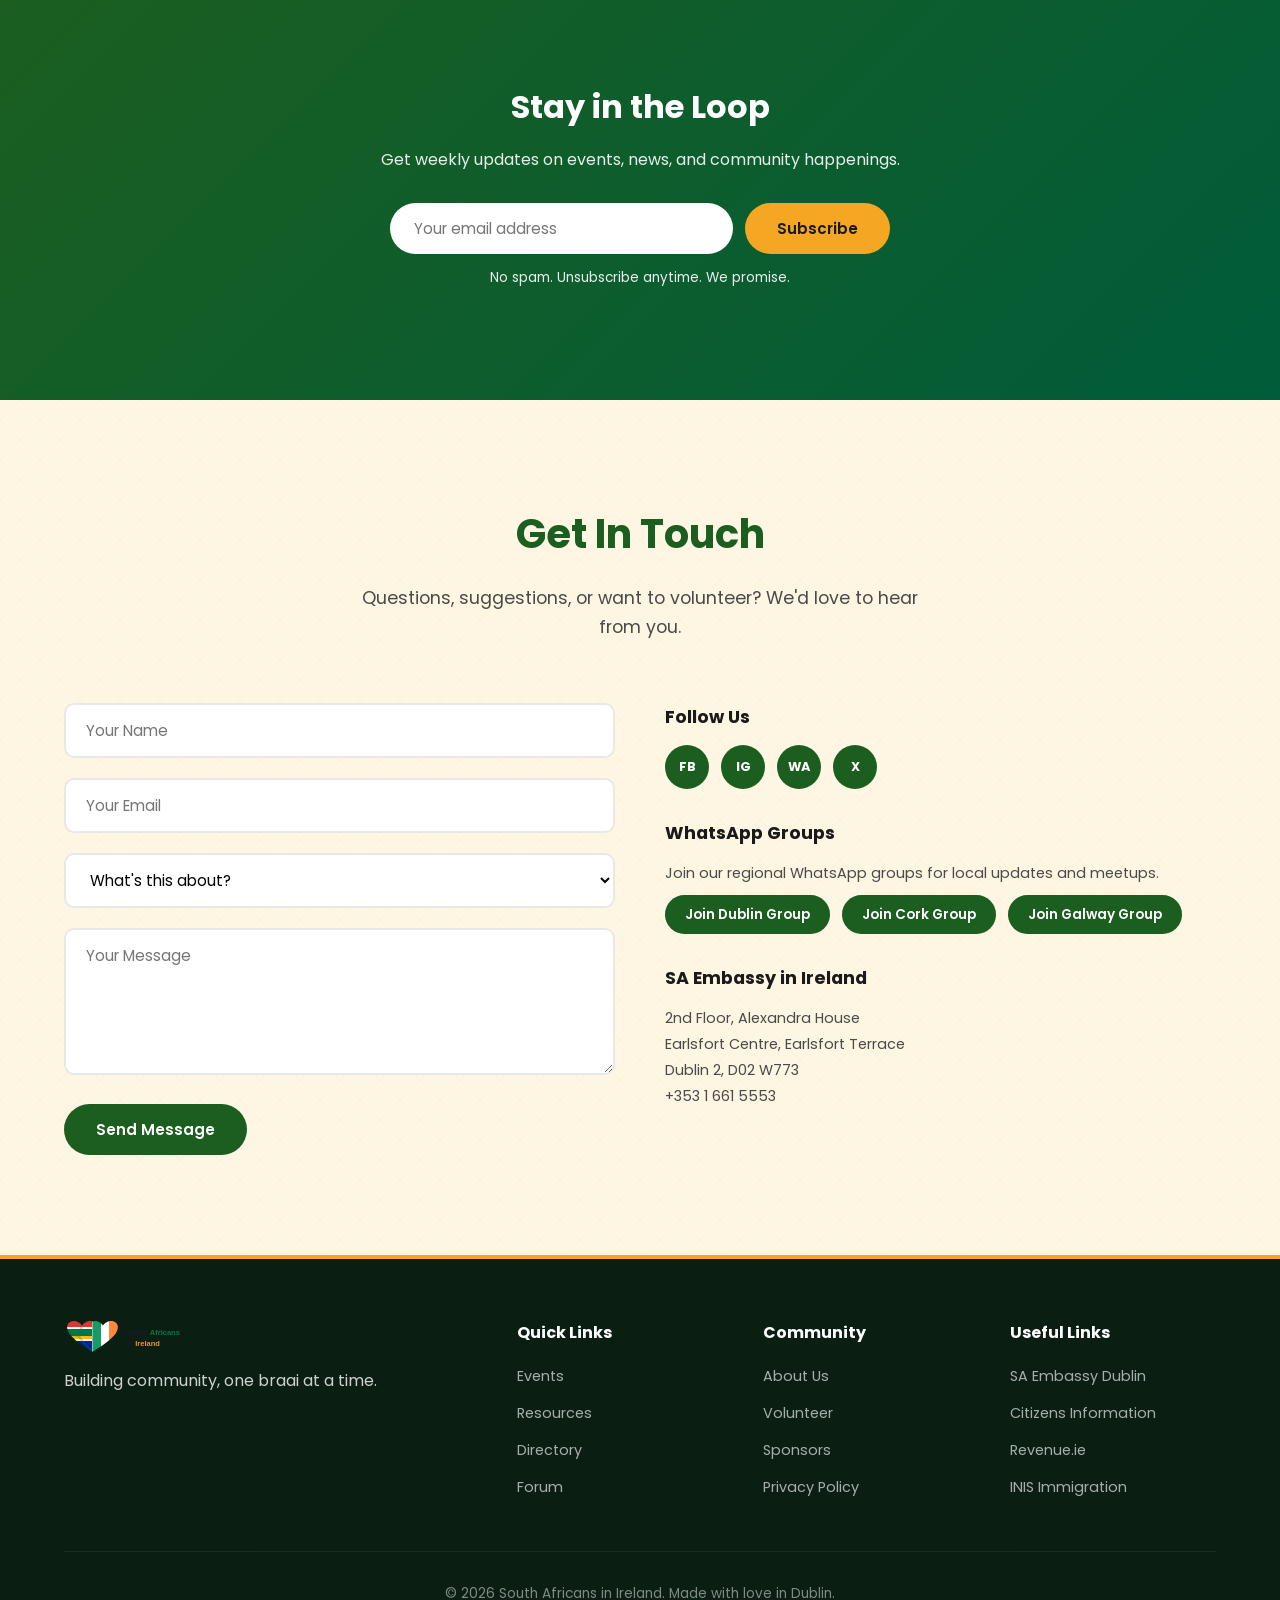
==== commit bb4eb411: "Add all 11 SA official language greetings plus Irish Fáilte to hero" ====
--- a/index.html
+++ b/index.html
@@ -37,7 +37,7 @@
             <img src="hero-banner.jpg" alt="South Africans in Ireland — Springbok and Leprechaun with SA and Irish flags">
         </div>
         <div class="hero-text">
-            <p class="hero-greeting">Welkom! F&aacute;ilte! Welcome!</p>
+            <p class="hero-greeting">Welkom! F&aacute;ilte! Welcome! Wamkelekile! Siyakwamukela! Rea u amogela! Ndi a ni tanzela! U amukelwa! Wamukelekile! Re a u amogela! Mukelani!</p>
             <h1>South Africans <span class="highlight-green">in Ireland</span></h1>
             <p class="hero-tagline">Connecting the Rainbow Nation across the Emerald Isle since 2020. Join 5,000+ South Africans building community together.</p>
             <div class="hero-buttons">
--- a/styles.css
+++ b/styles.css
@@ -197,12 +197,17 @@
 }
 
 .hero-greeting {
-    font-size: 1.1rem;
+    font-size: 0.85rem;
     font-weight: 600;
-    margin-bottom: 12px;
+    margin-bottom: 16px;
     color: var(--sa-gold);
-    letter-spacing: 2px;
+    letter-spacing: 1px;
     text-transform: uppercase;
+    line-height: 2;
+    max-width: 650px;
+    margin-left: auto;
+    margin-right: auto;
+    word-spacing: 4px;
 }
 
 .hero-tagline {
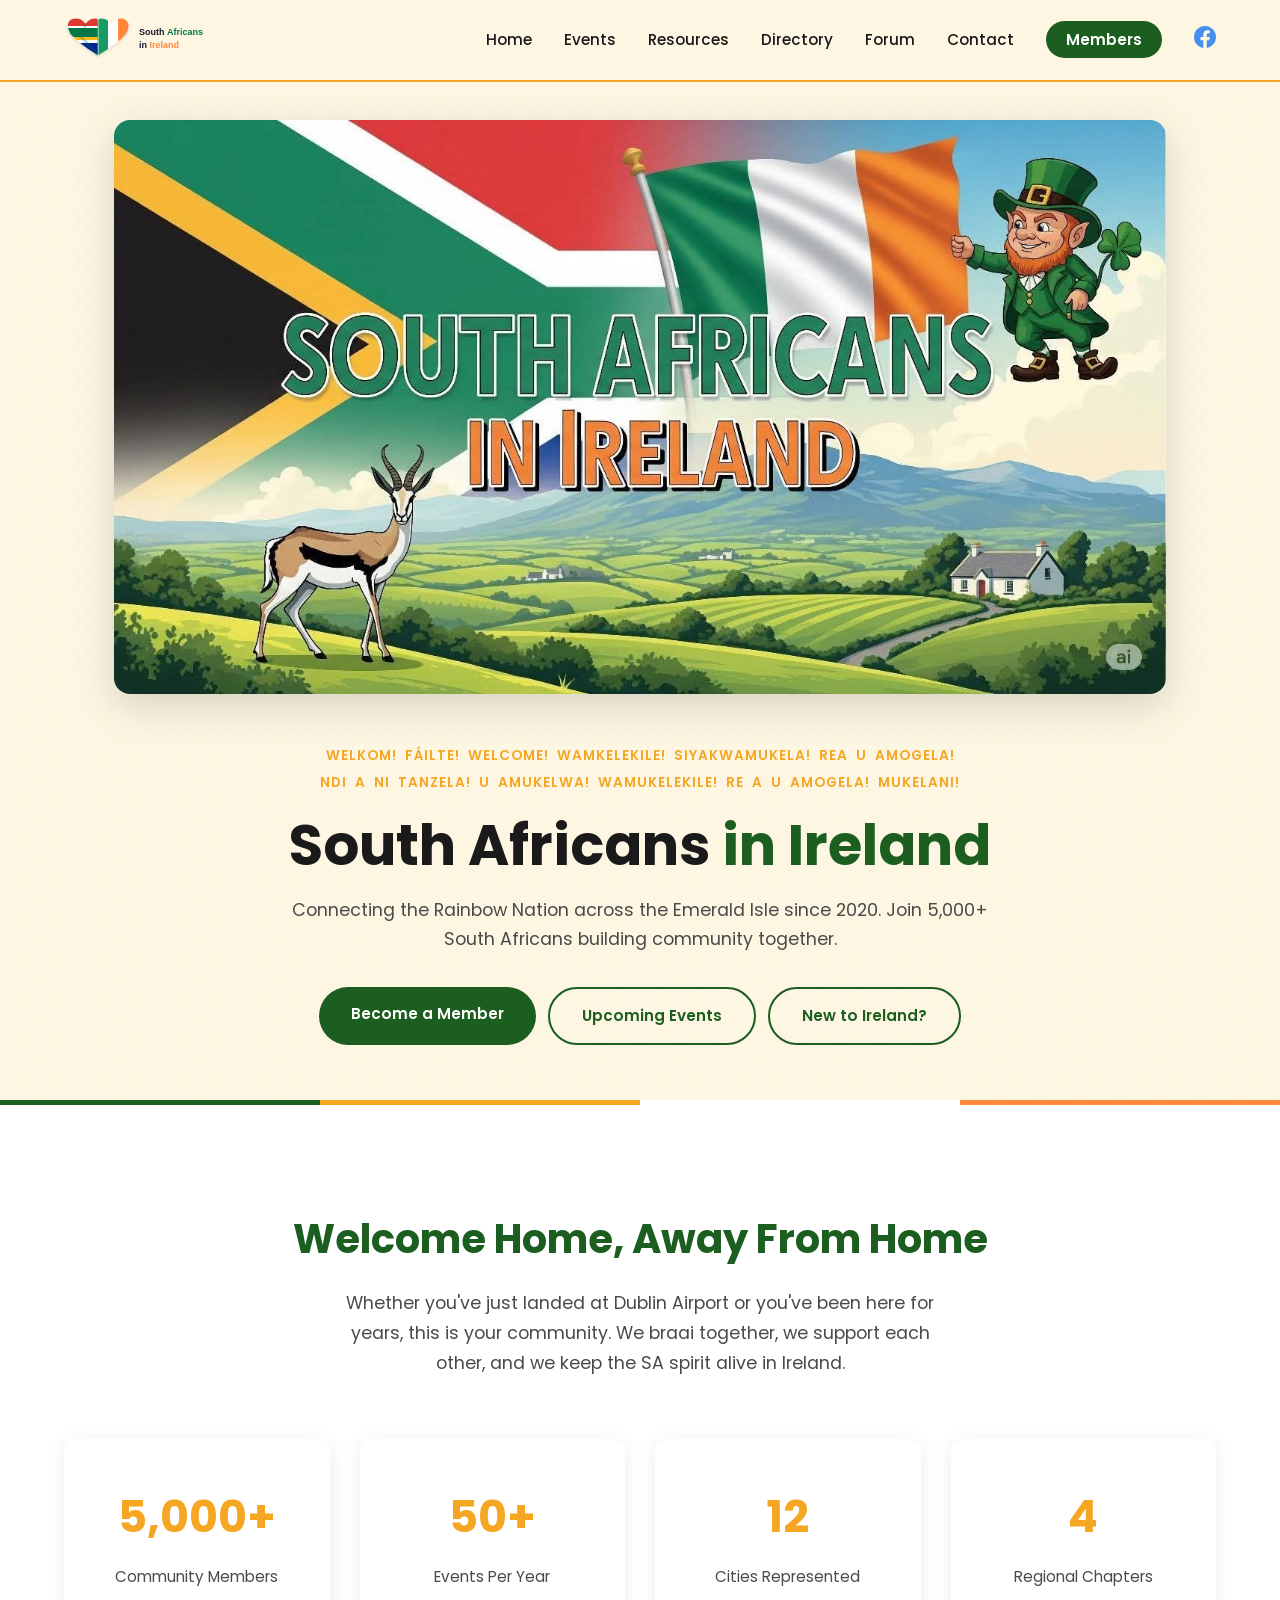
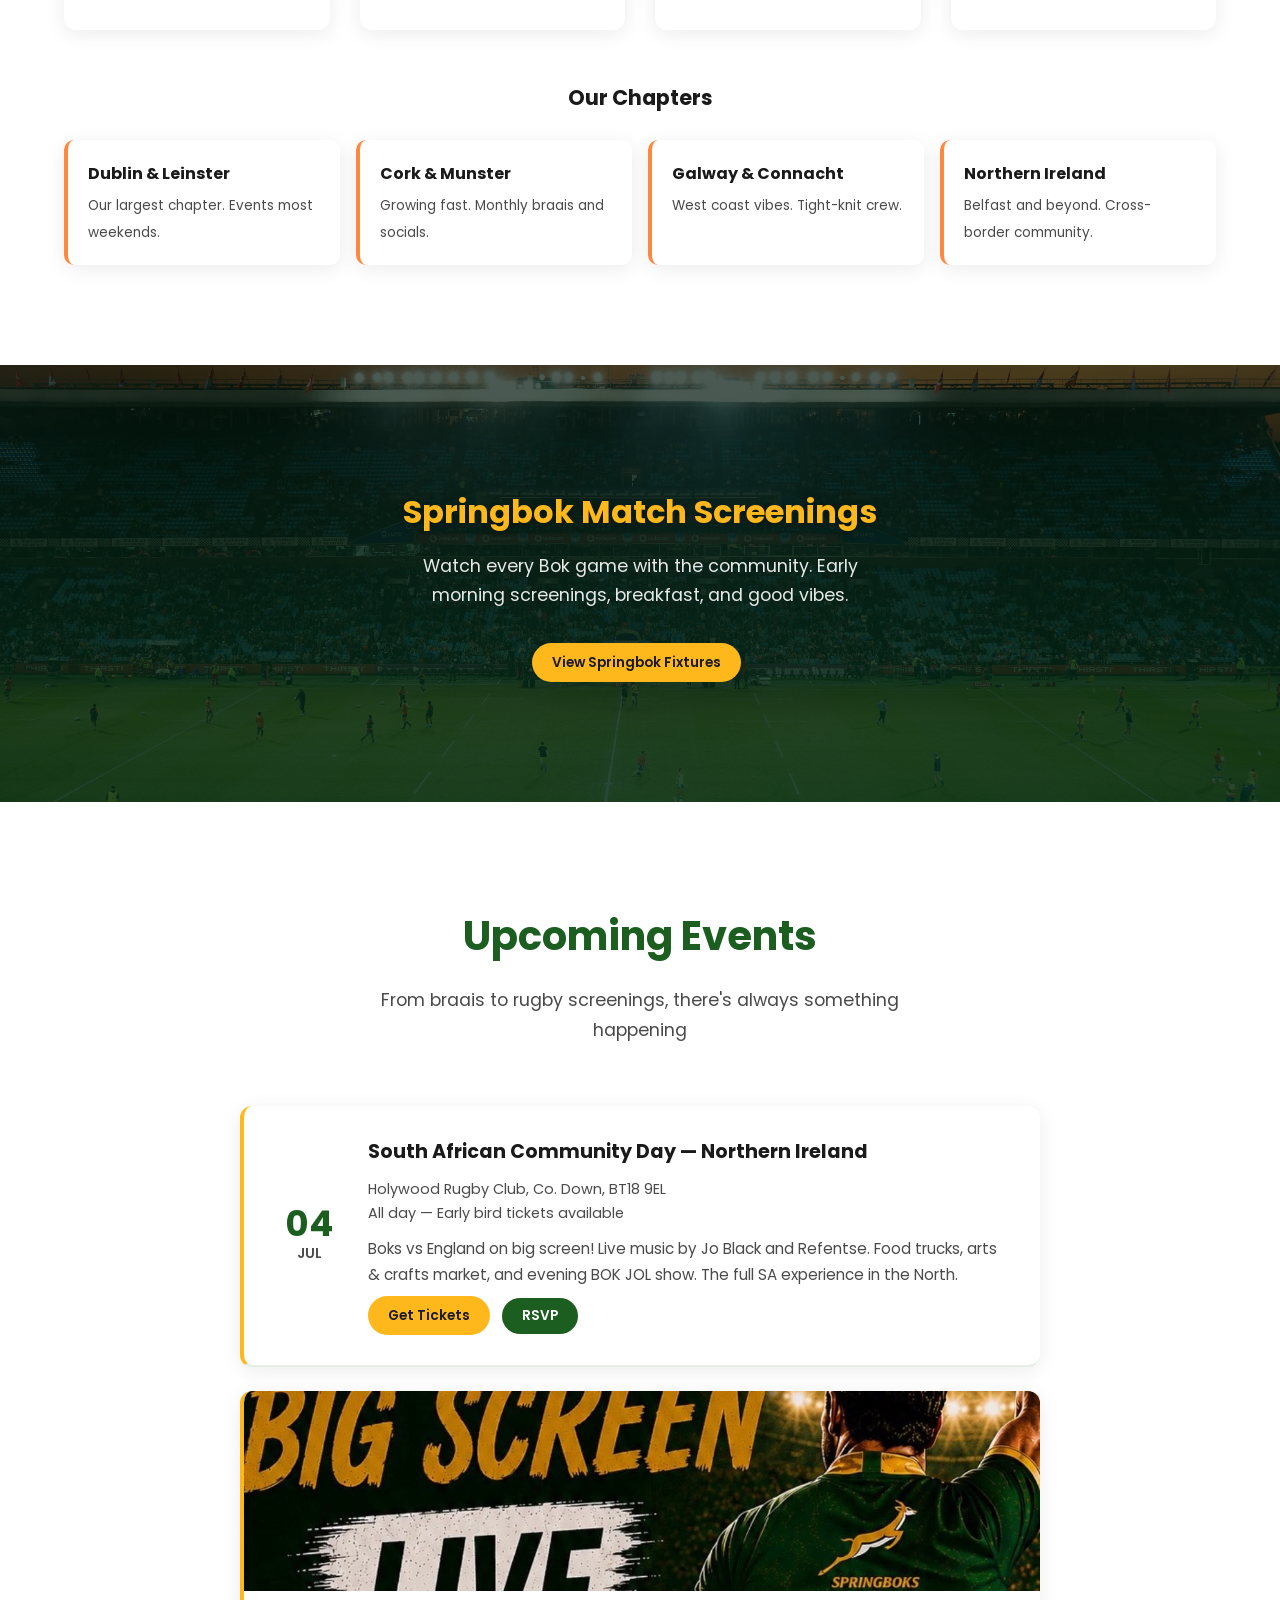
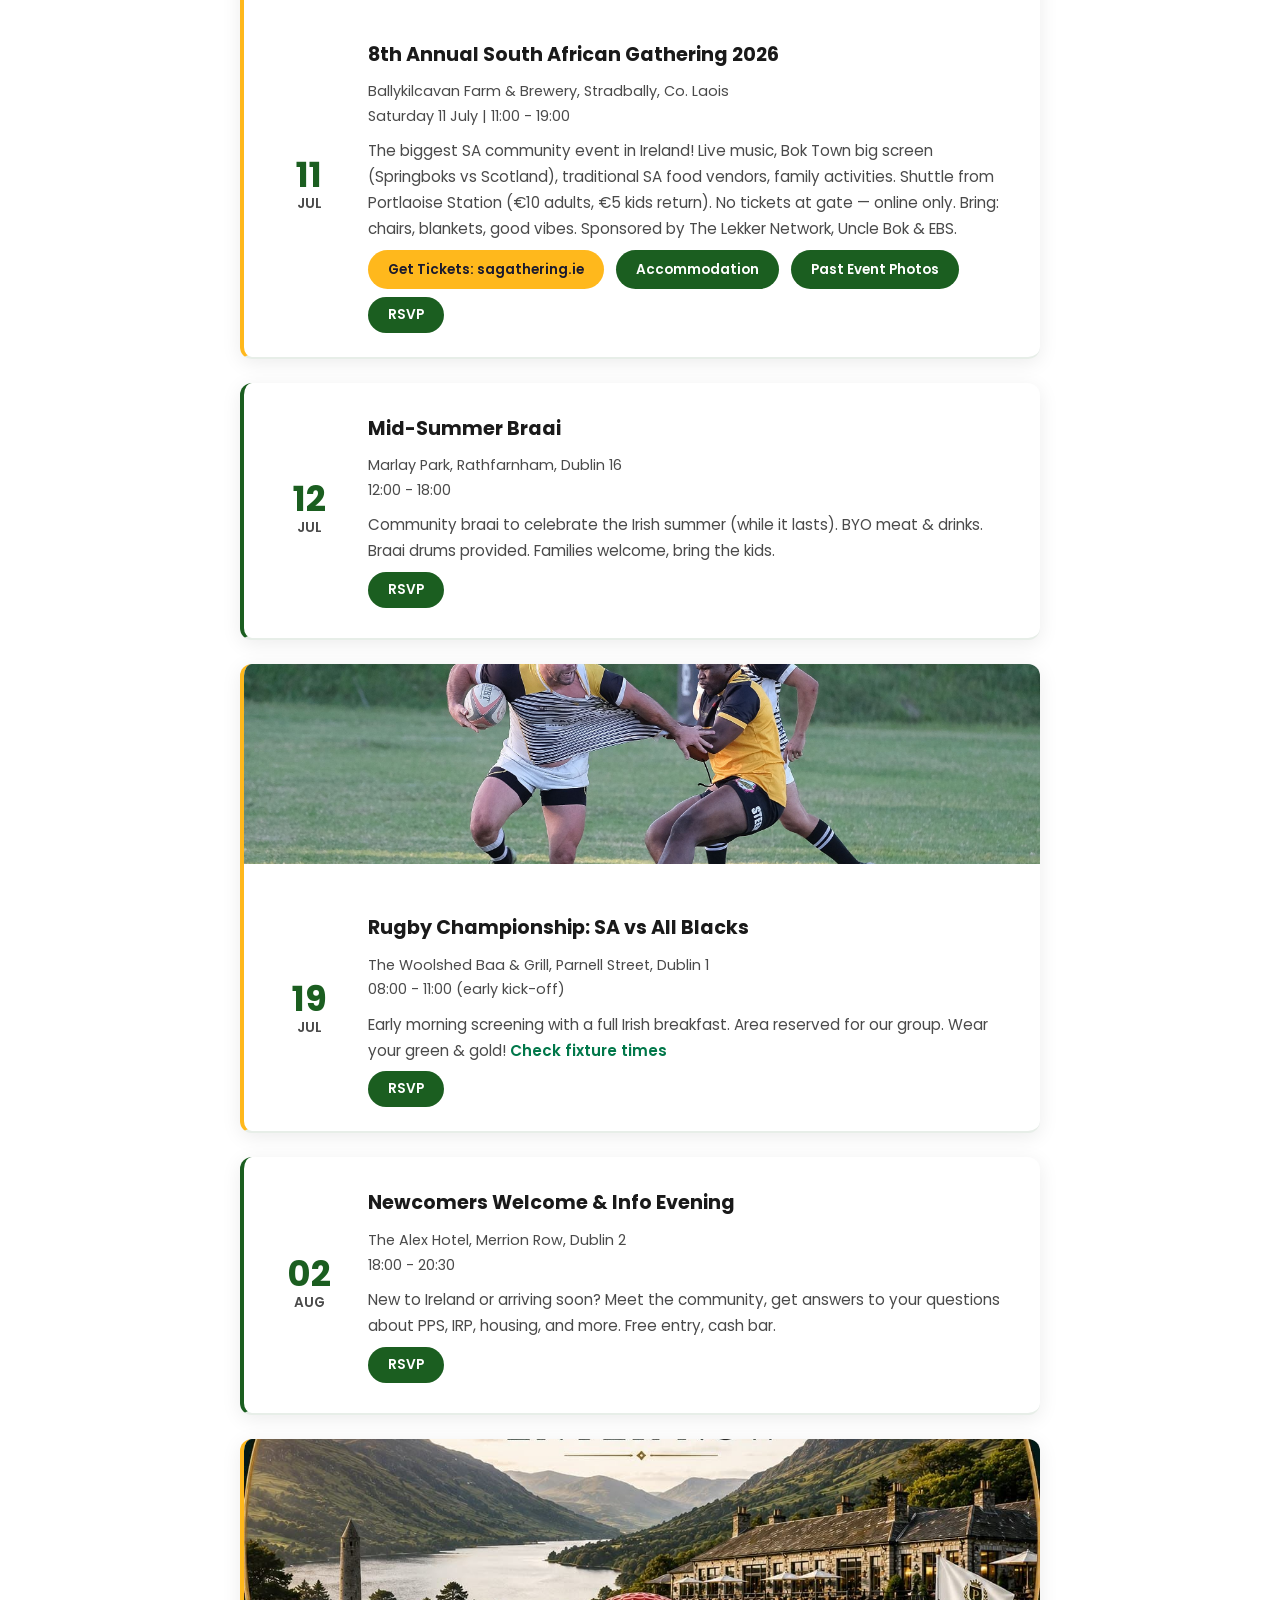
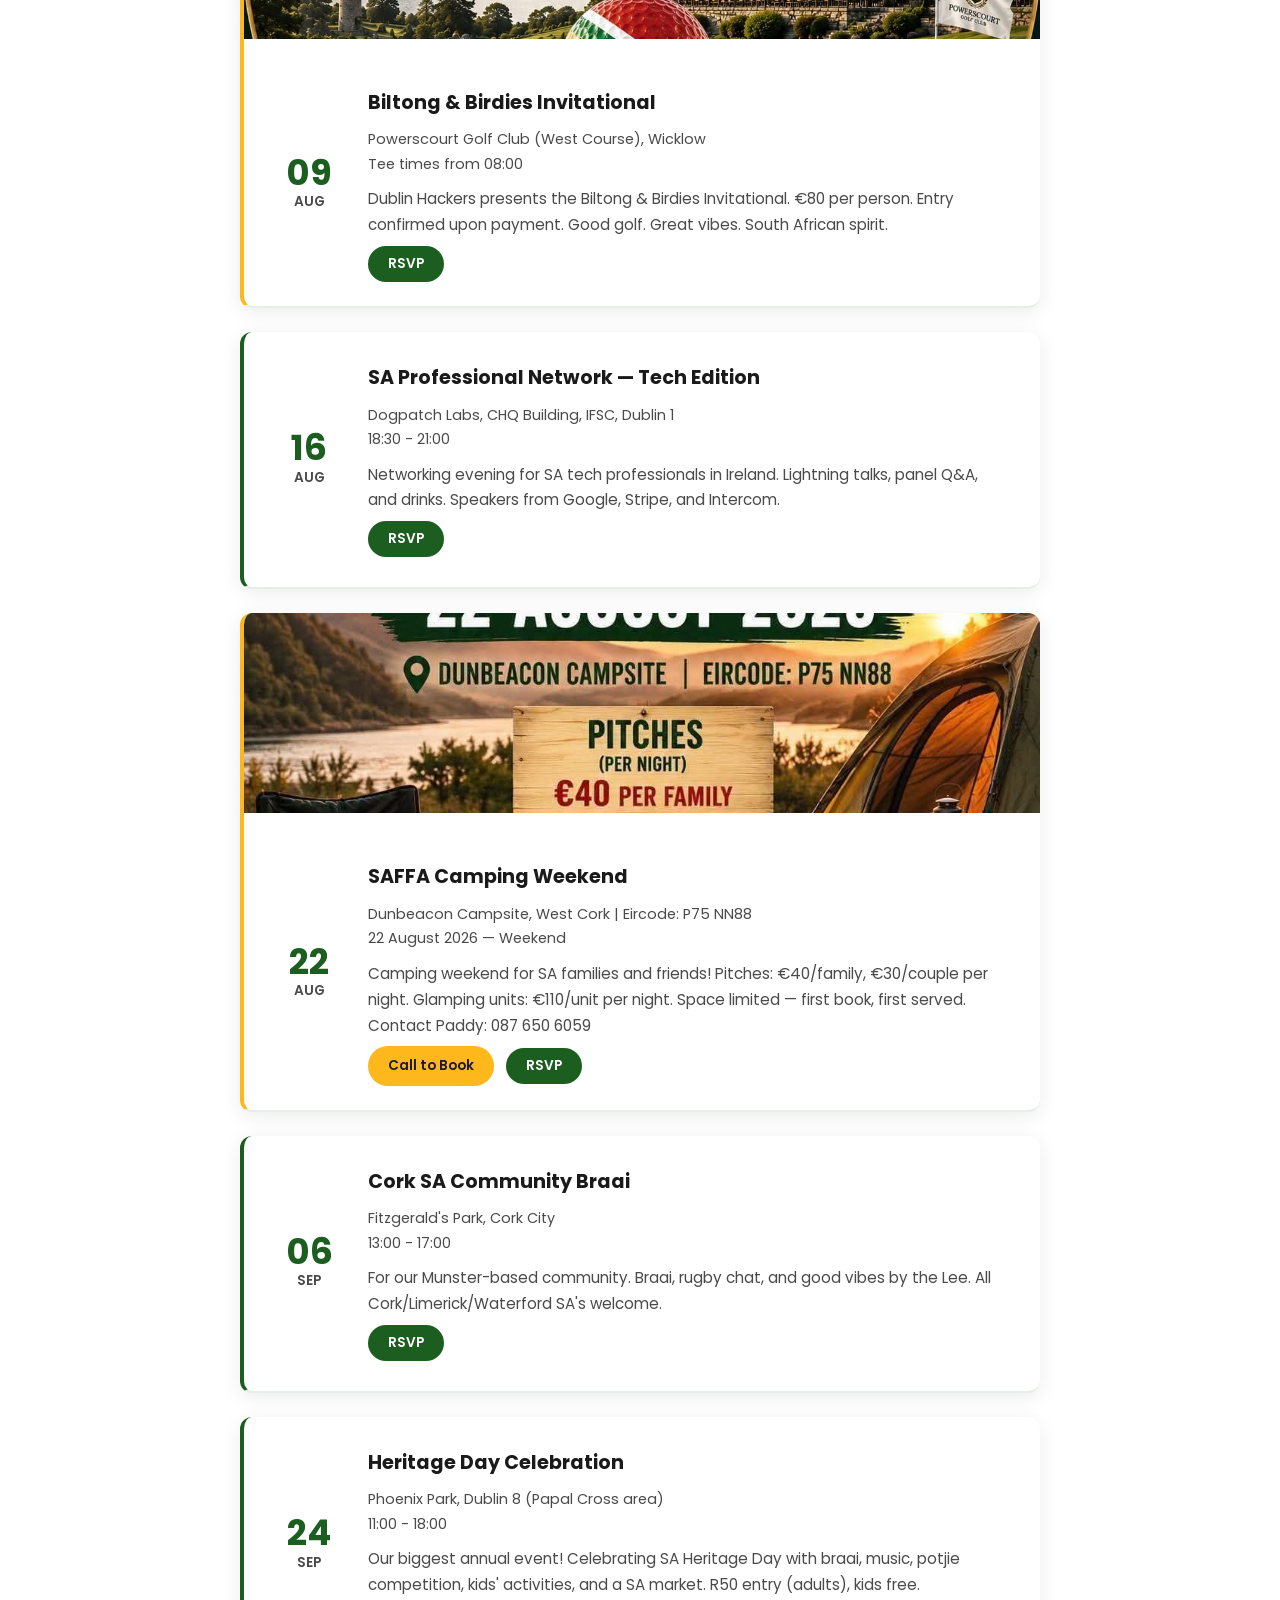
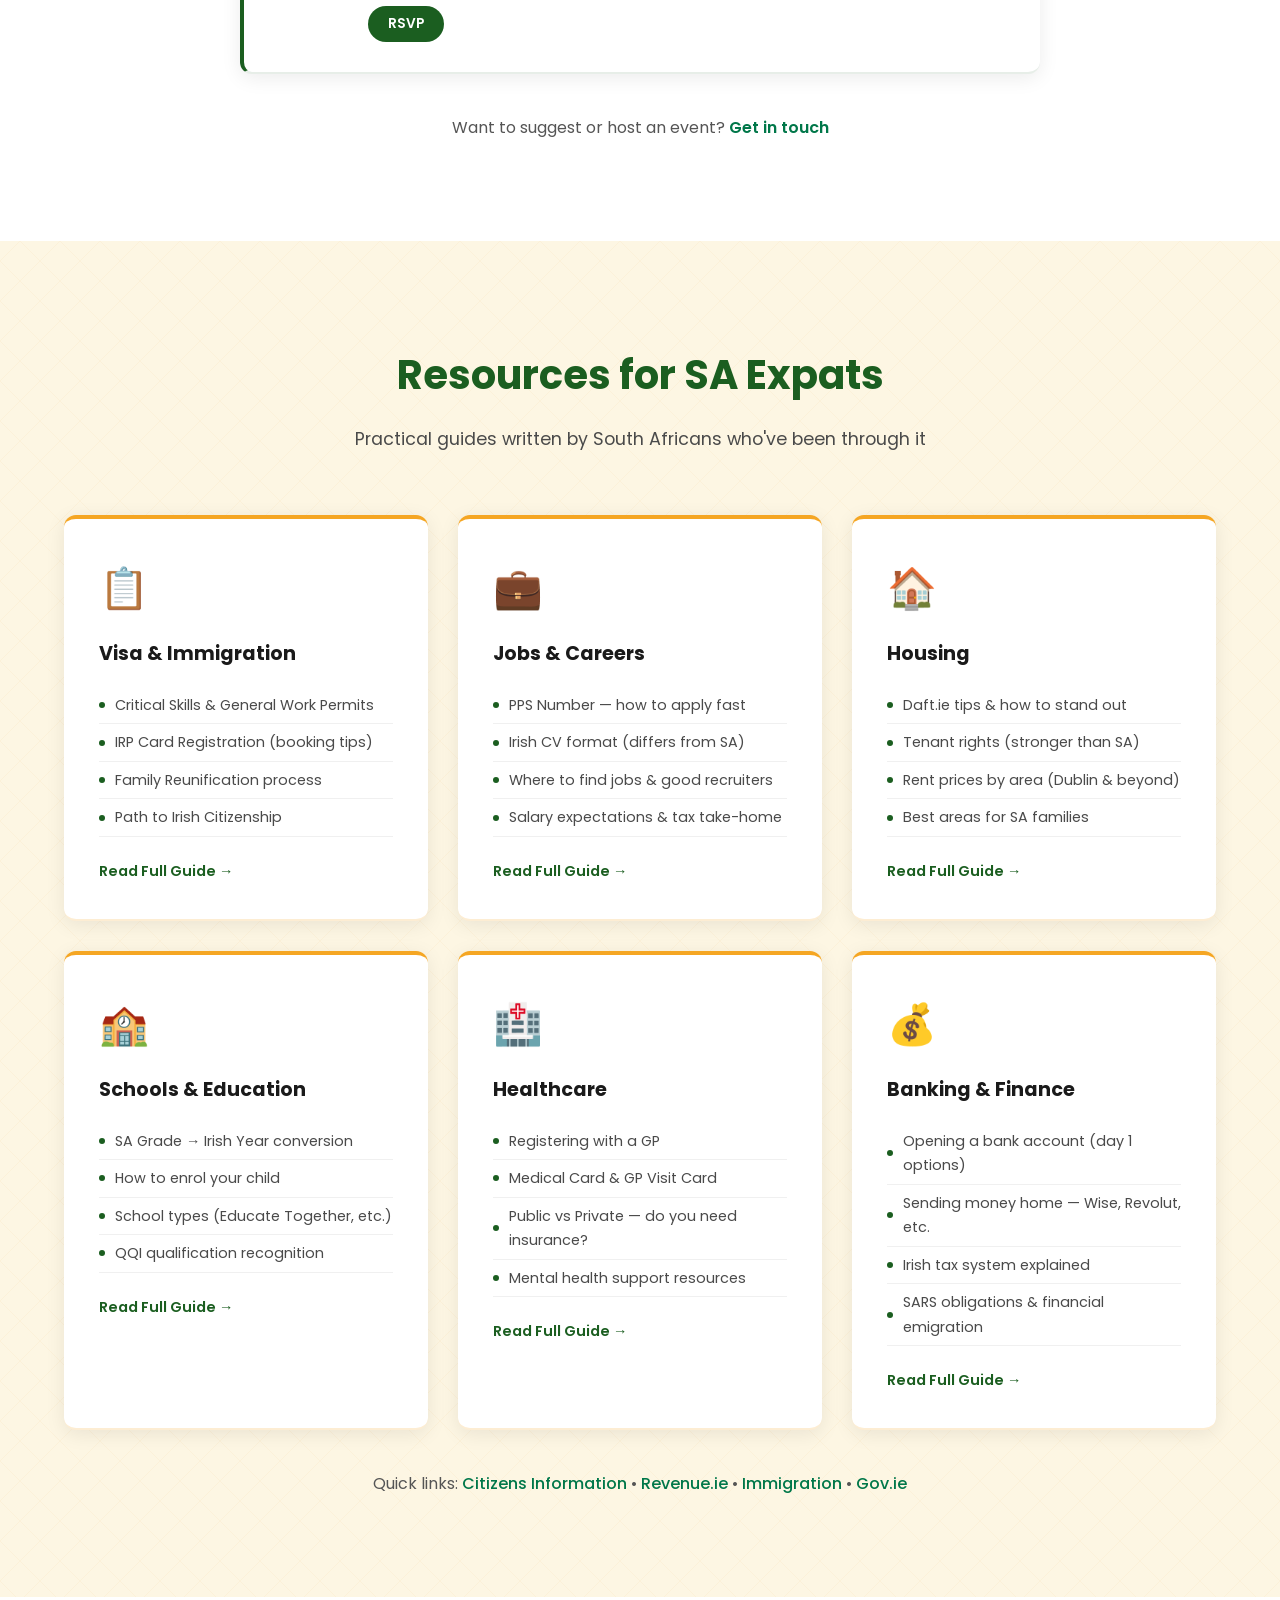
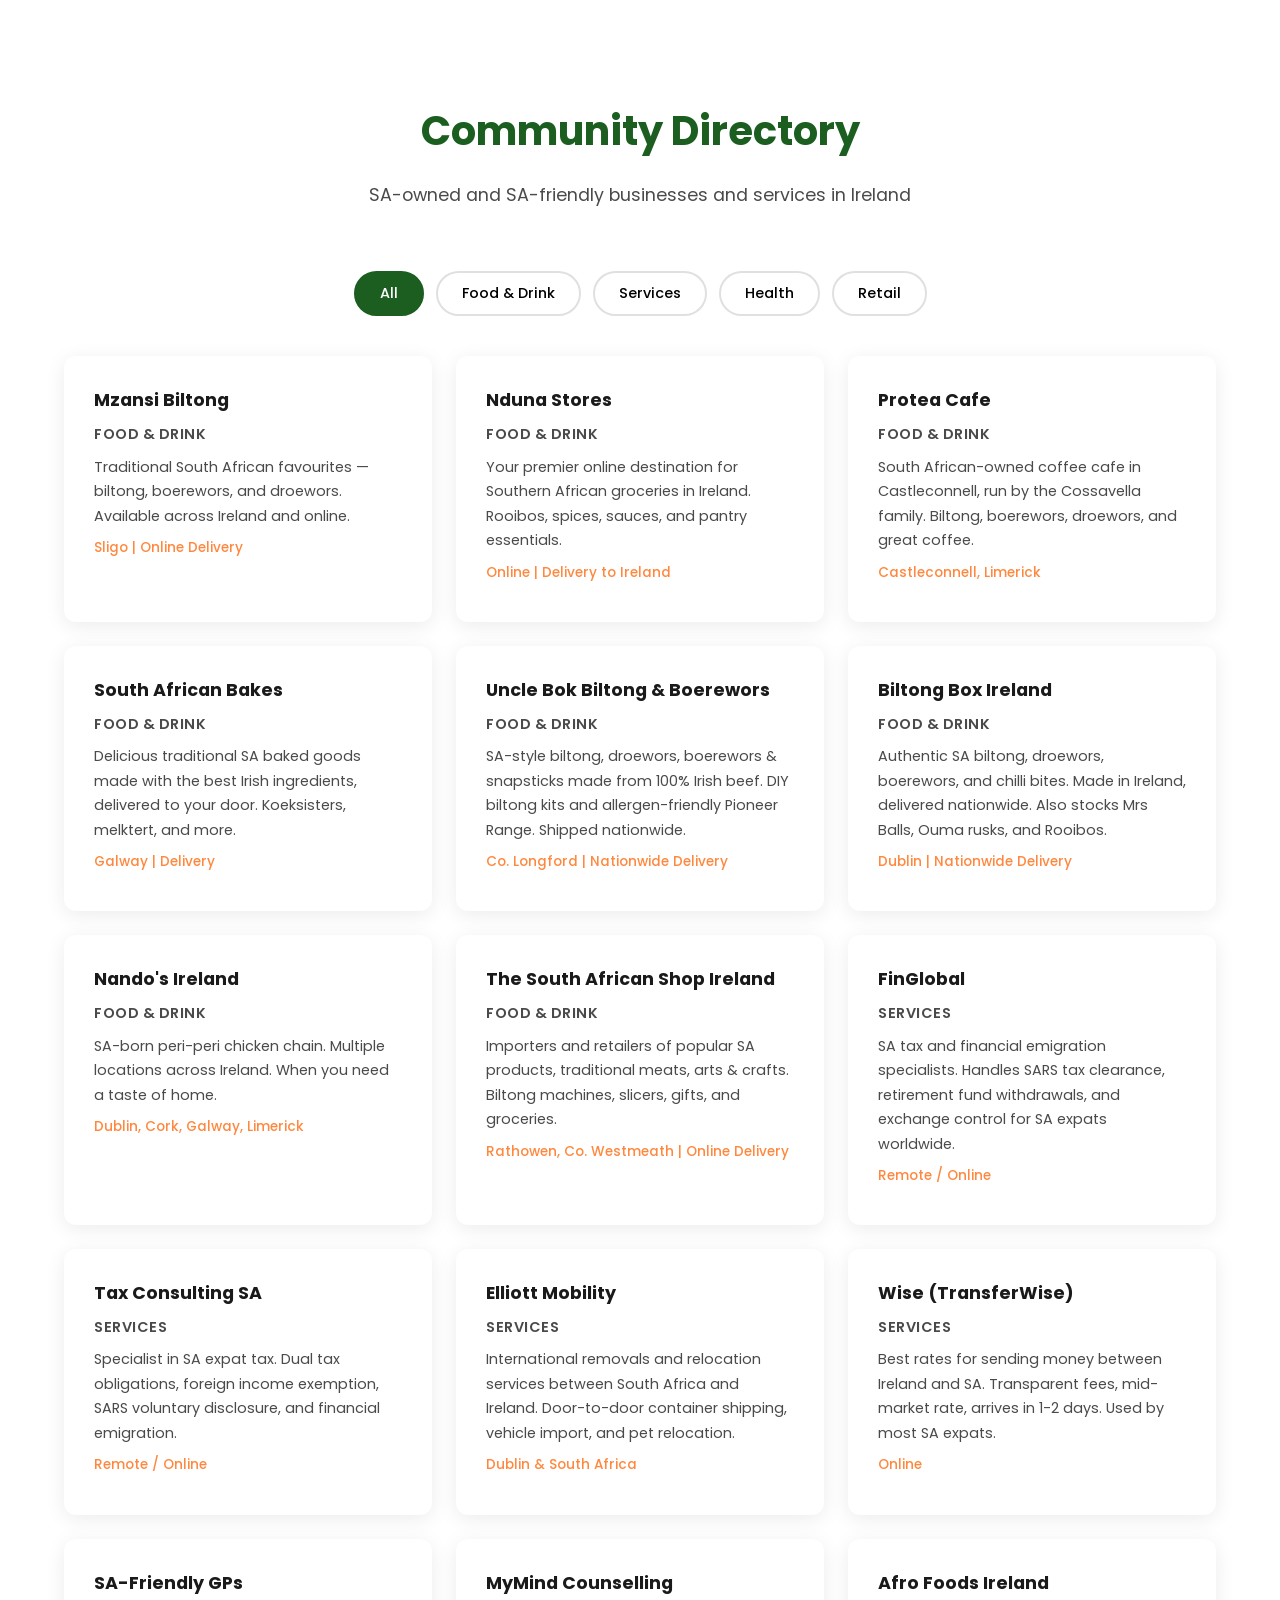
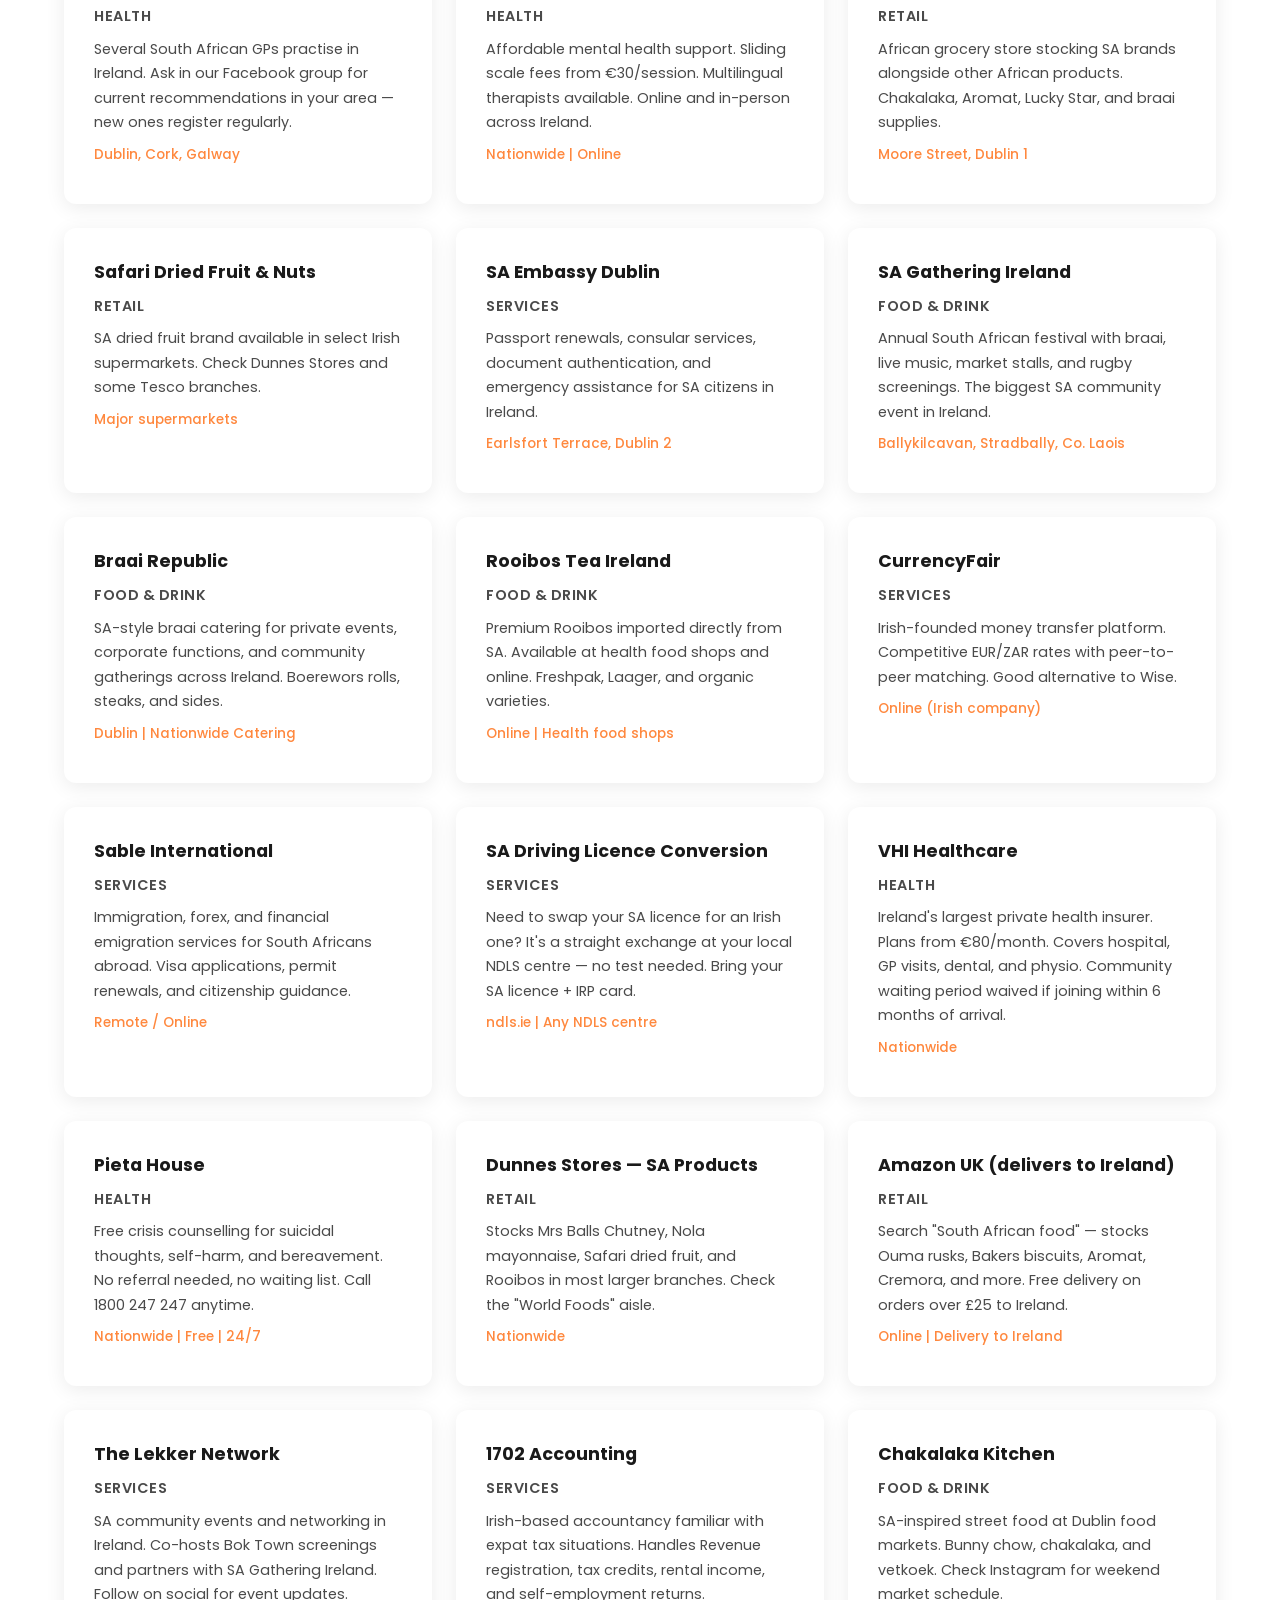
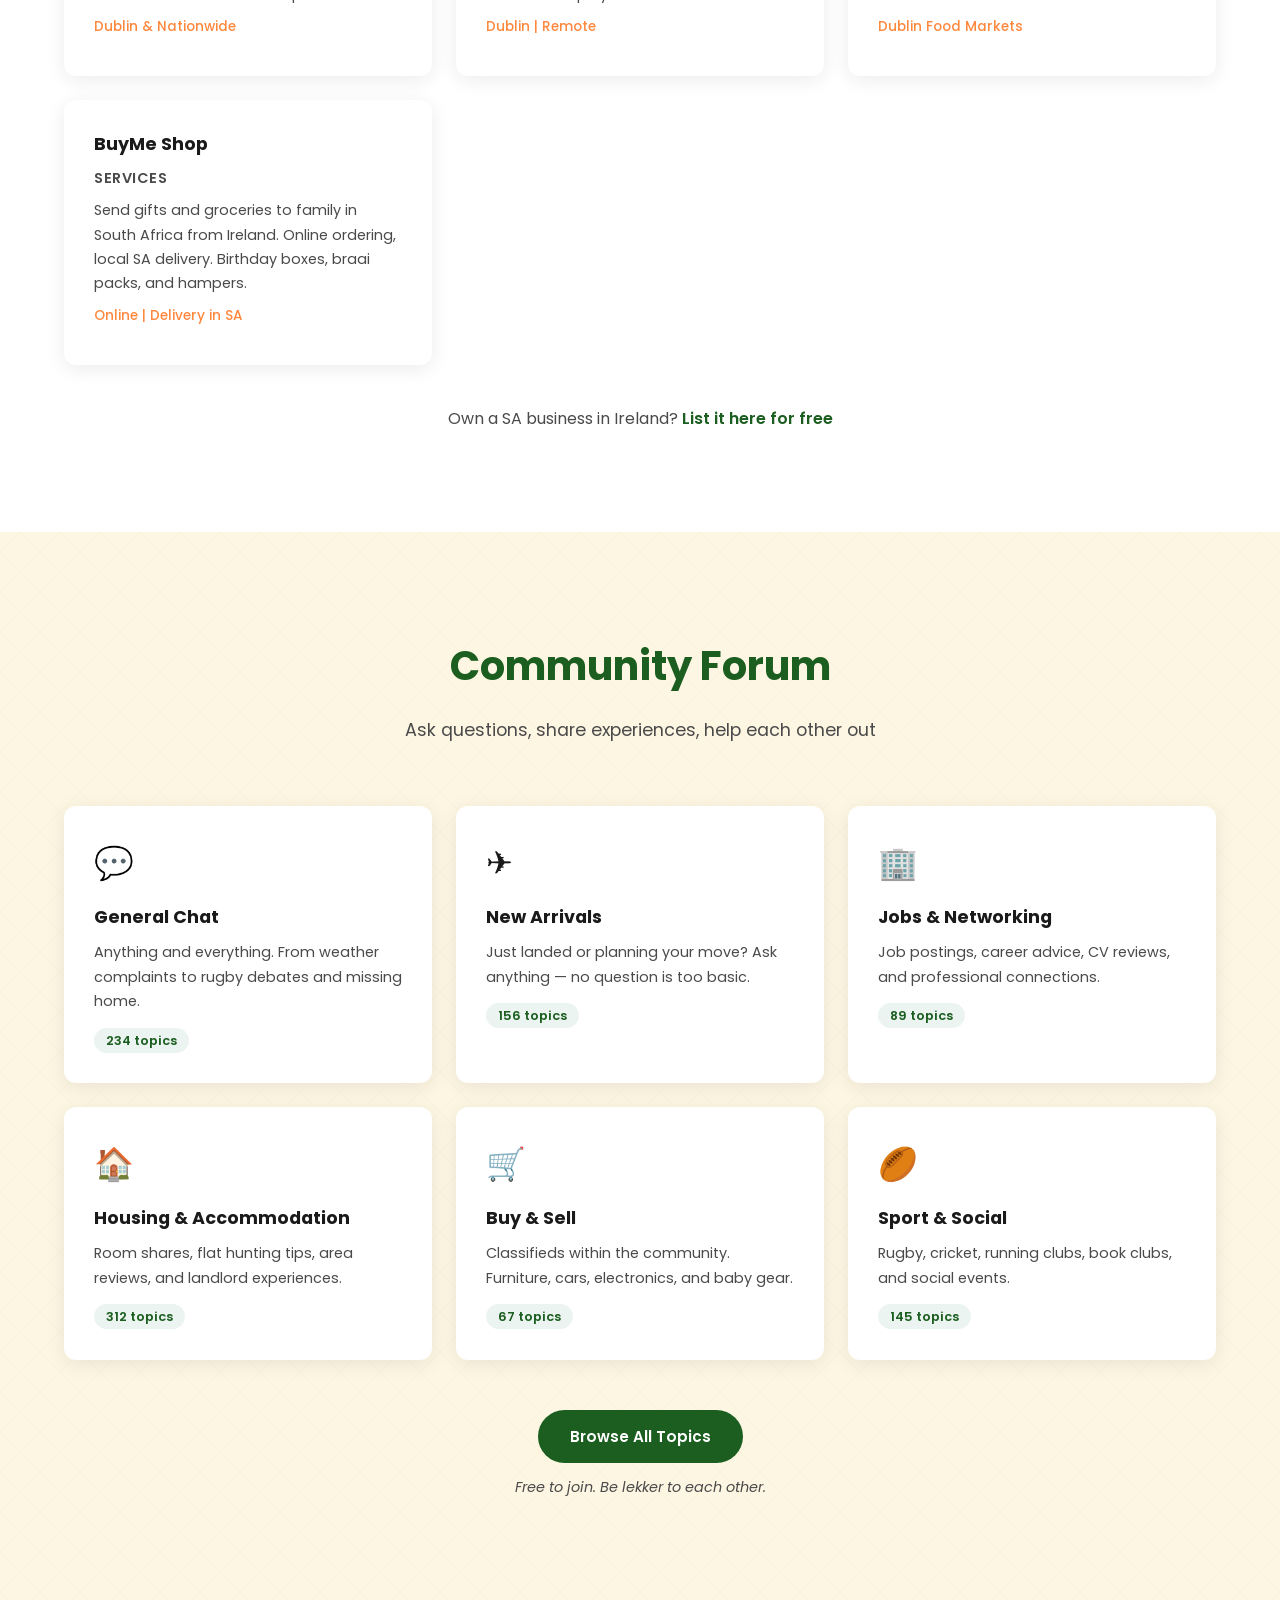
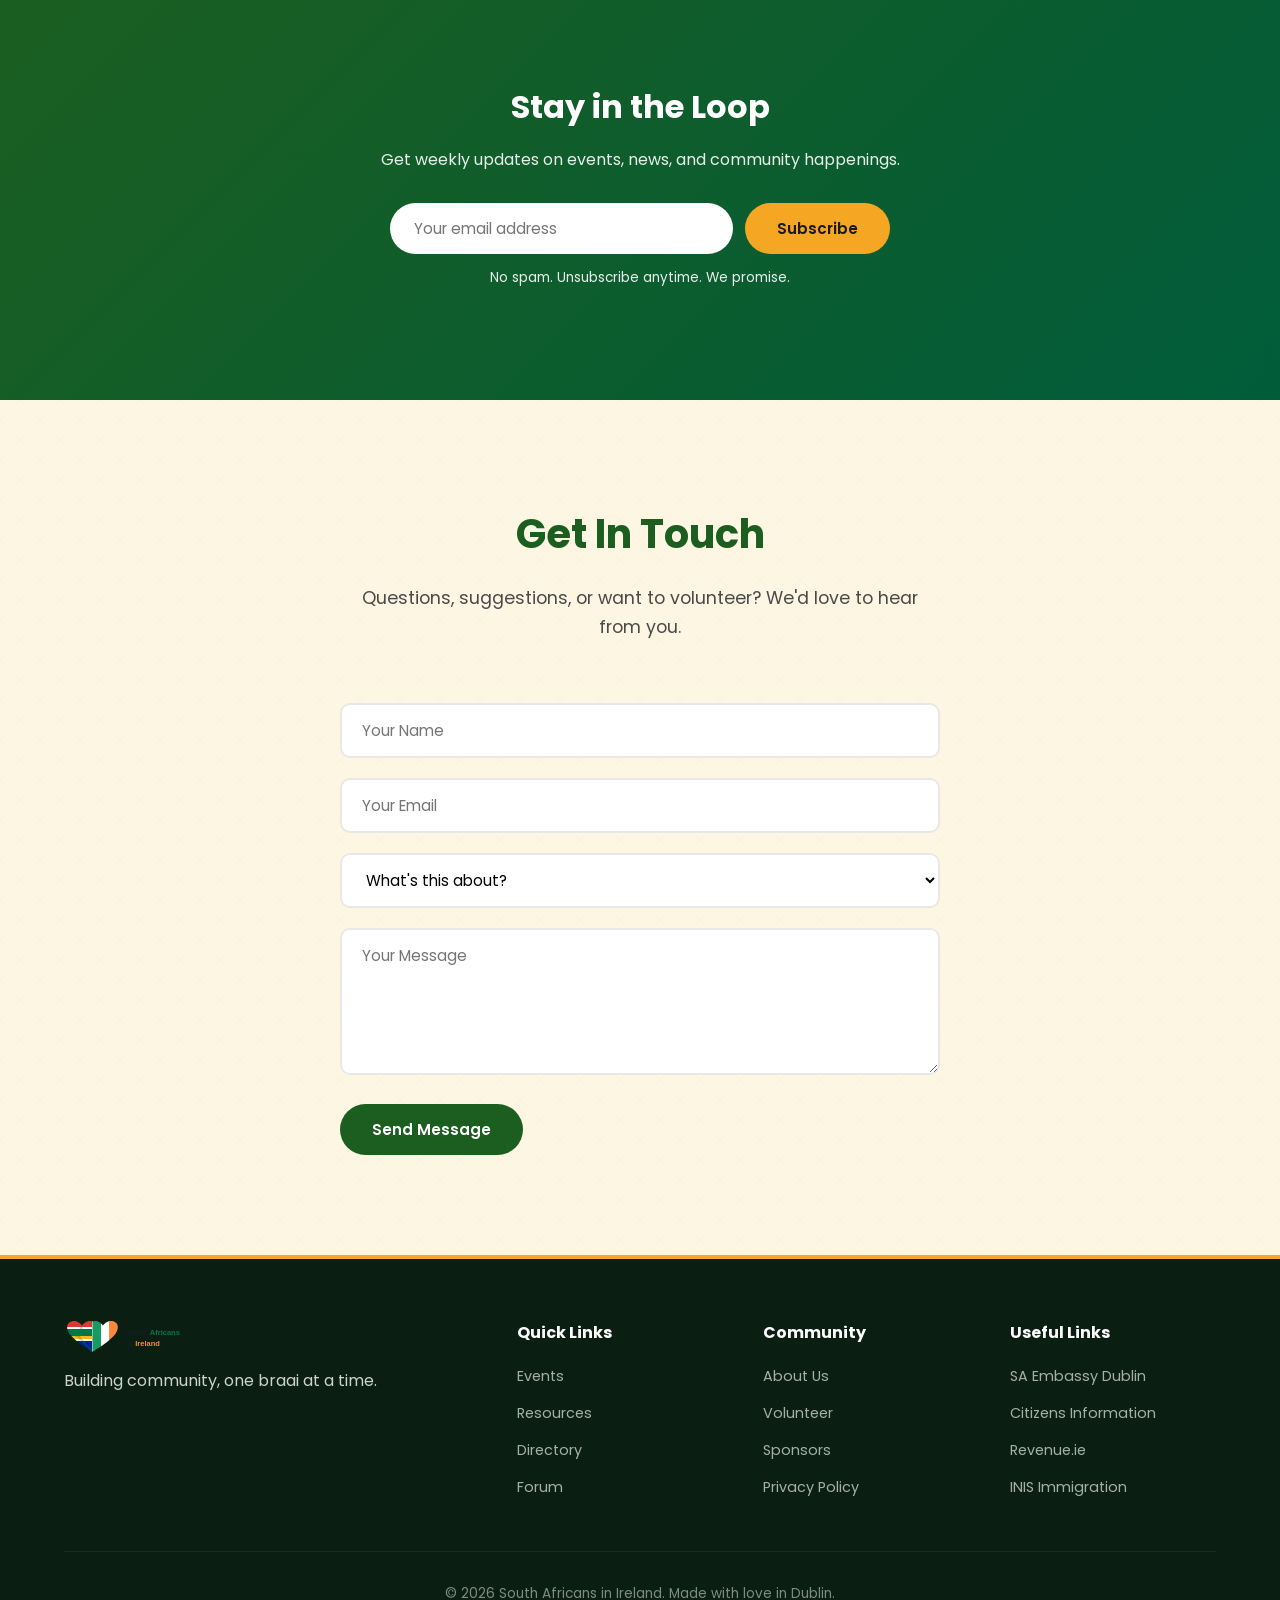
==== commit 592c367c: "Remove social links, WhatsApp groups, and Embassy info from contact section" ====
--- a/index.html
+++ b/index.html
@@ -656,29 +656,6 @@
                         <button type="submit" class="btn btn-primary">Send Message</button>
                     </form>
                 </div>
-                <div class="contact-info">
-                    <div class="contact-item">
-                        <h3>Follow Us</h3>
-                        <div class="social-links">
-                            <a href="https://www.facebook.com/groups/southafricansinireland" target="_blank" class="social-link" title="Facebook Group">FB</a>
-                            <a href="#" class="social-link" title="Instagram">IG</a>
-                            <a href="#" class="social-link" title="WhatsApp">WA</a>
-                            <a href="#" class="social-link" title="X/Twitter">X</a>
-                        </div>
-                    </div>
-                    <div class="contact-item">
-                        <h3>WhatsApp Groups</h3>
-                        <p>Join our regional WhatsApp groups for local updates and meetups.</p>
-                        <a href="#" class="btn btn-small">Join Dublin Group</a>
-                        <a href="#" class="btn btn-small">Join Cork Group</a>
-                        <a href="#" class="btn btn-small">Join Galway Group</a>
-                    </div>
-                    <div class="contact-item">
-                        <h3>SA Embassy in Ireland</h3>
-                        <p>2nd Floor, Alexandra House<br>Earlsfort Centre, Earlsfort Terrace<br>Dublin 2, D02 W773</p>
-                        <p>+353 1 661 5553</p>
-                    </div>
-                </div>
             </div>
         </div>
     </section>
--- a/styles.css
+++ b/styles.css
@@ -941,9 +941,11 @@
 /* === Contact === */
 .contact-grid {
     display: grid;
-    grid-template-columns: 1fr 1fr;
+    grid-template-columns: 1fr;
     gap: 50px;
     align-items: start;
+    max-width: 600px;
+    margin: 0 auto;
 }
 
 .contact-form .form-group {
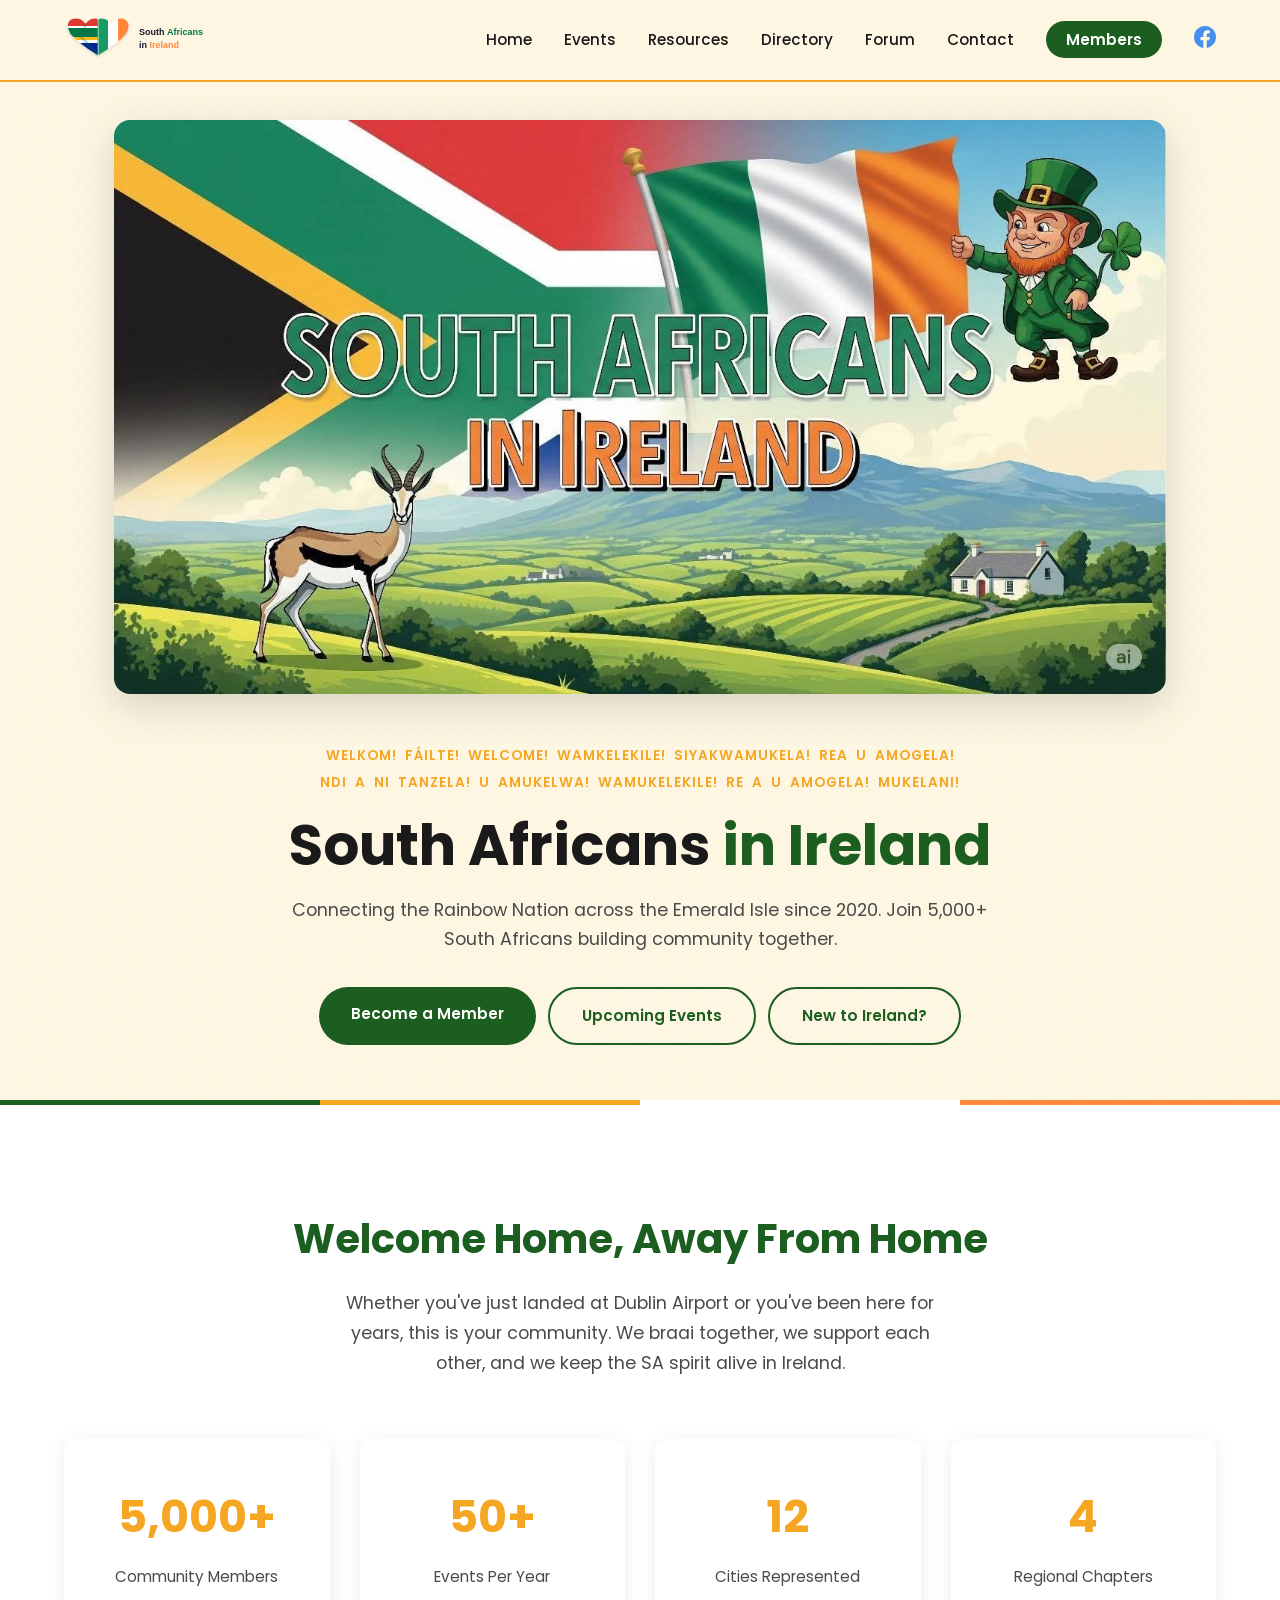
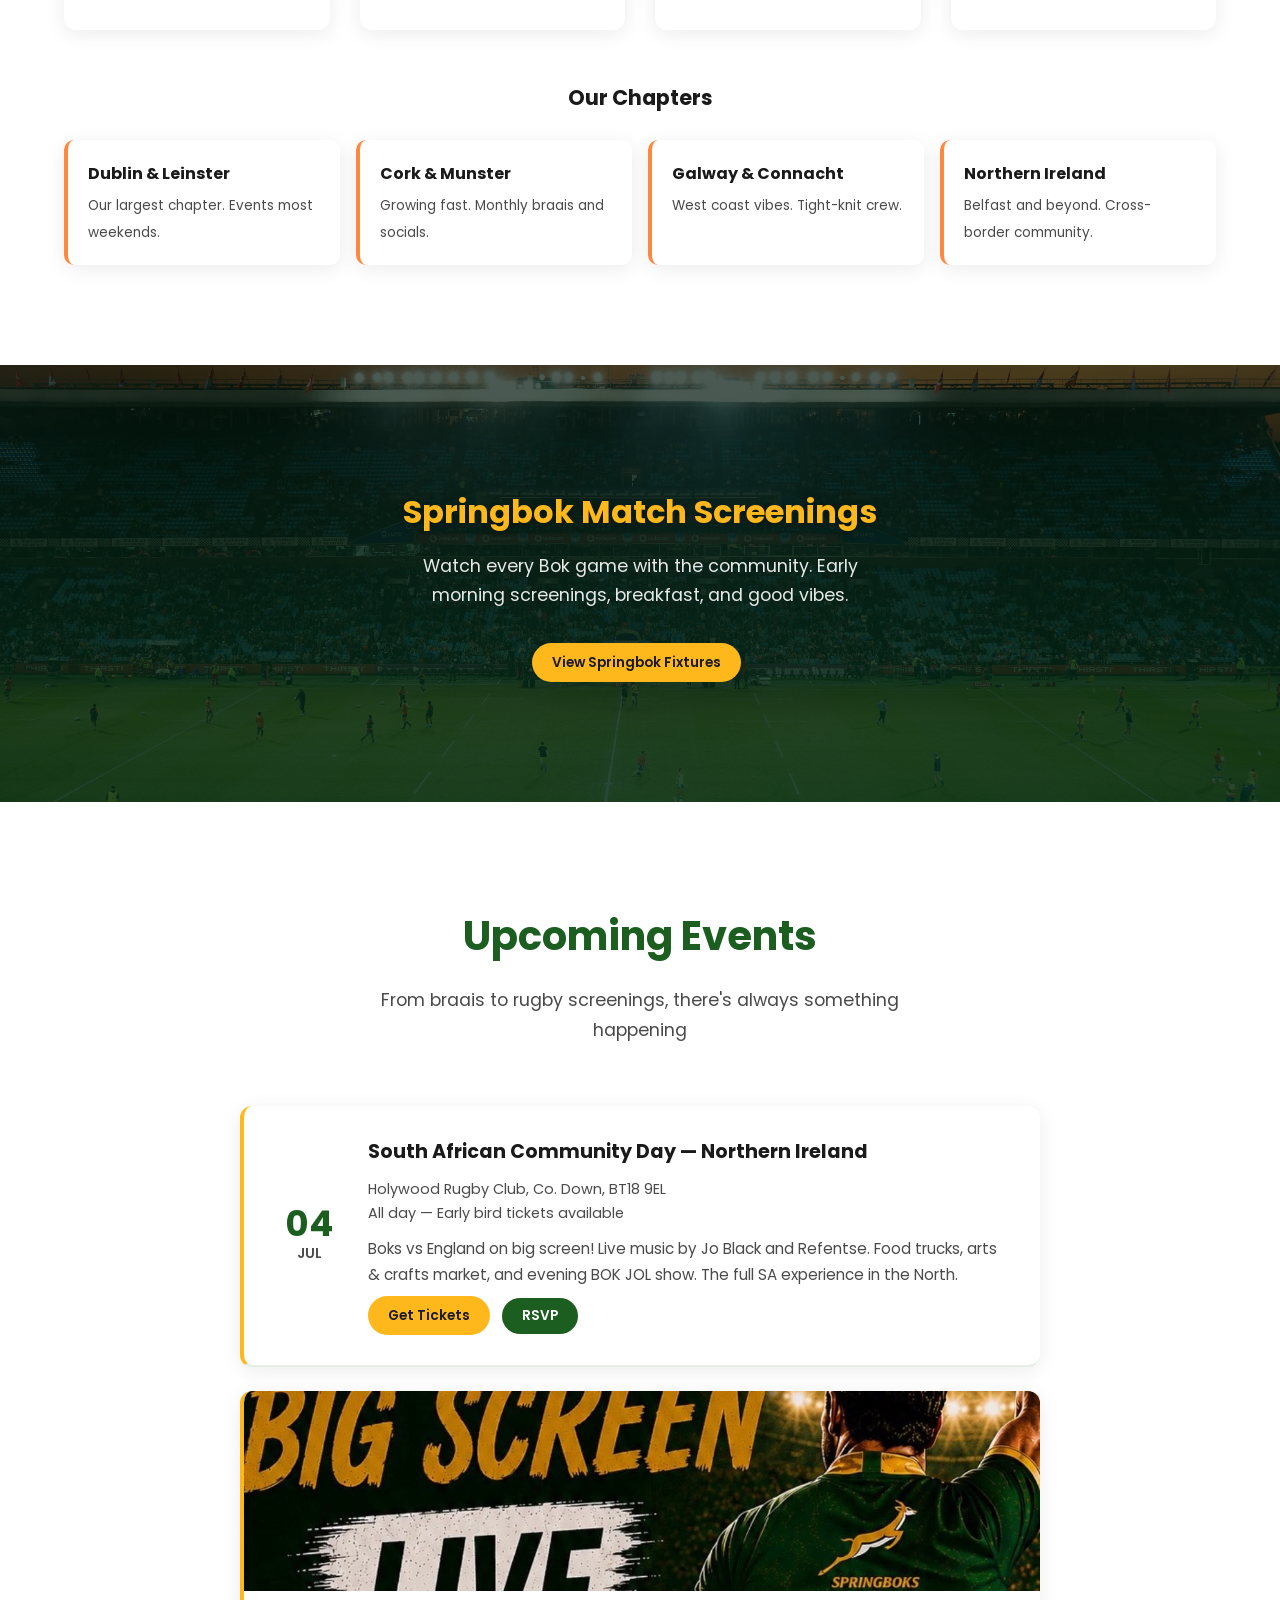
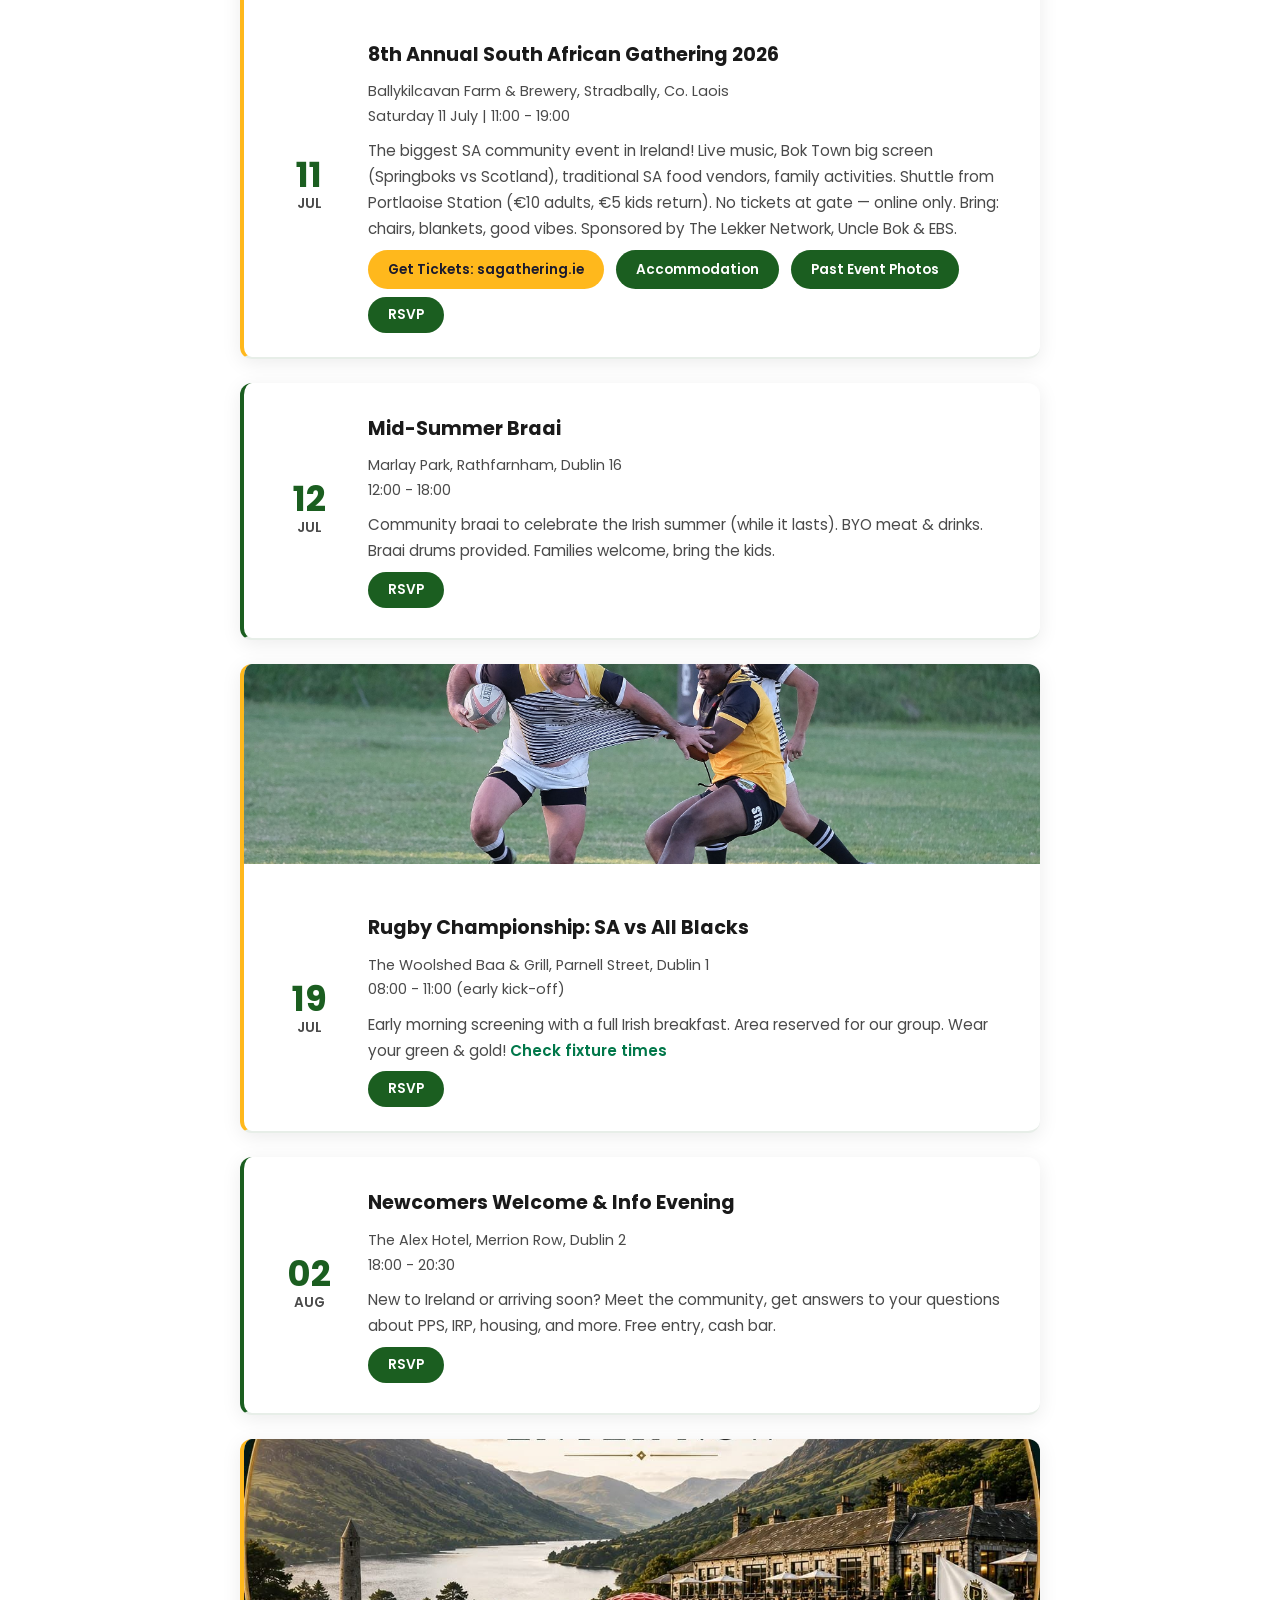
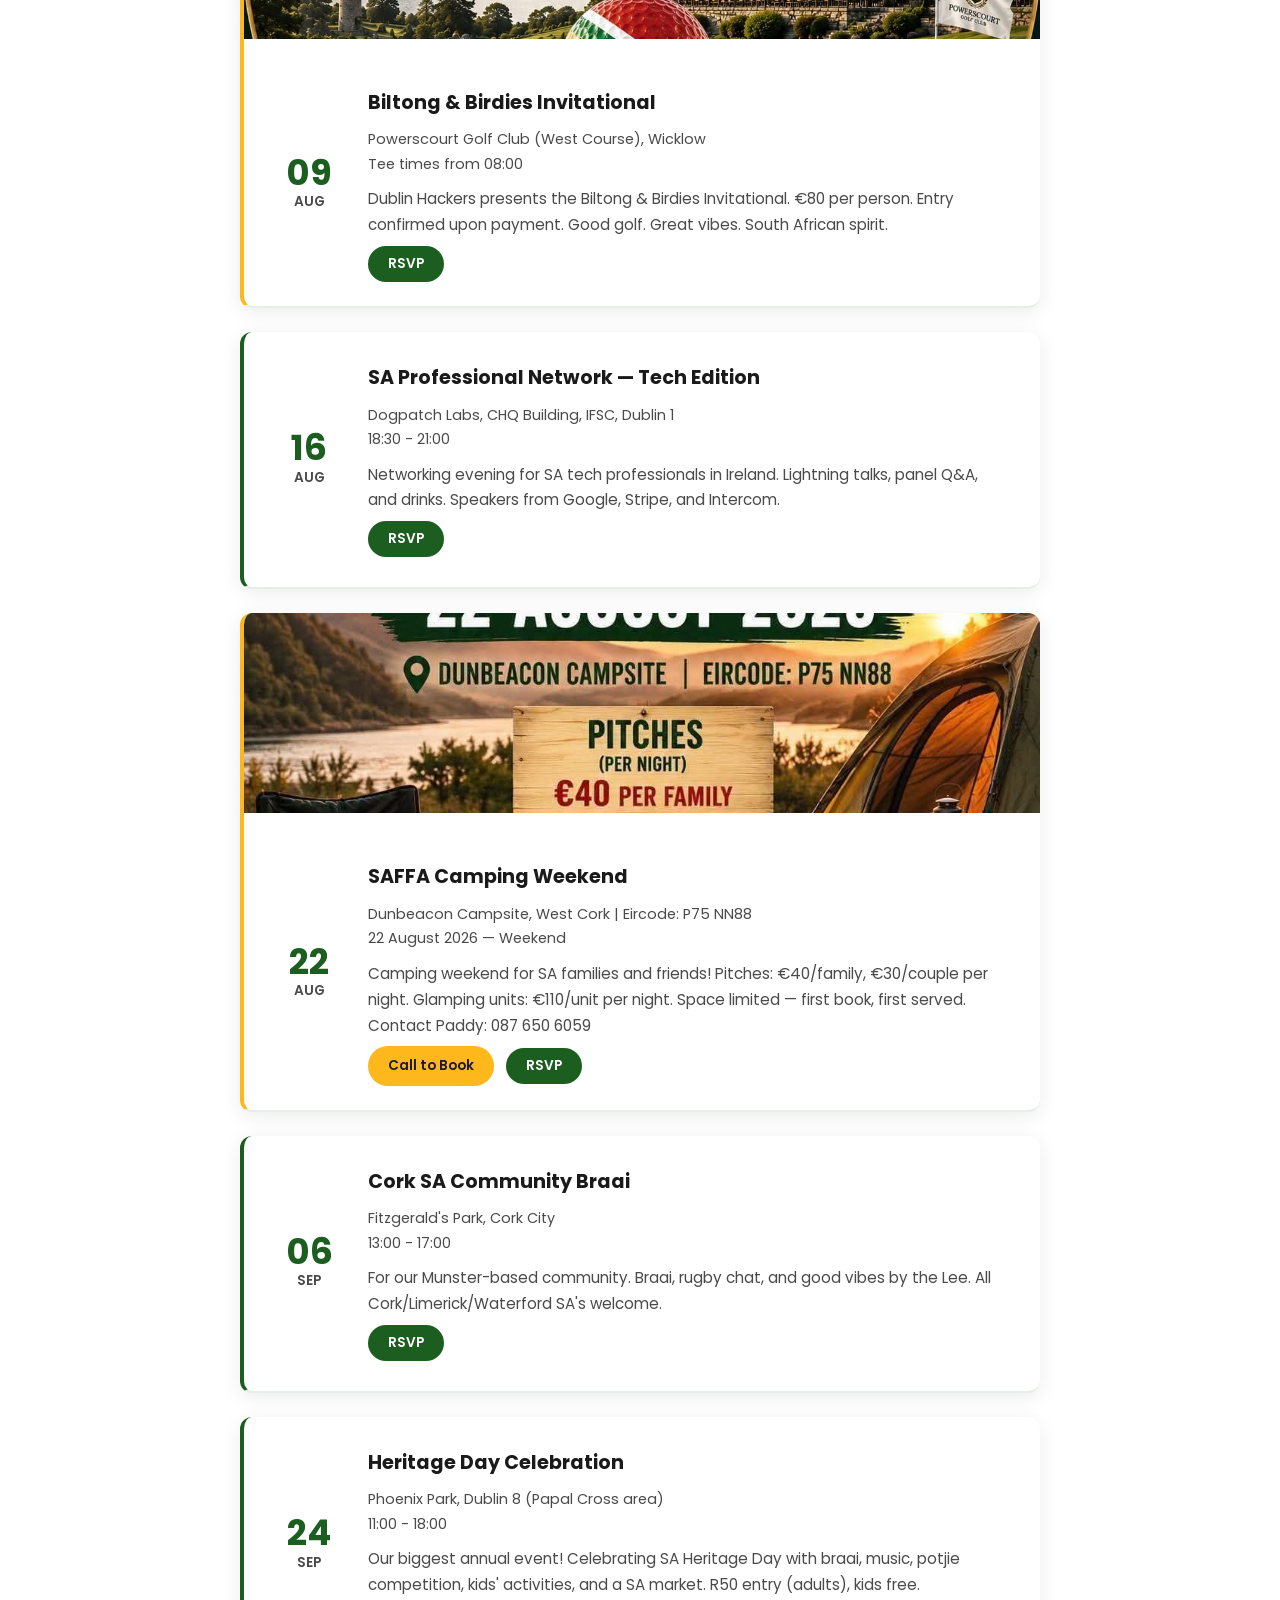
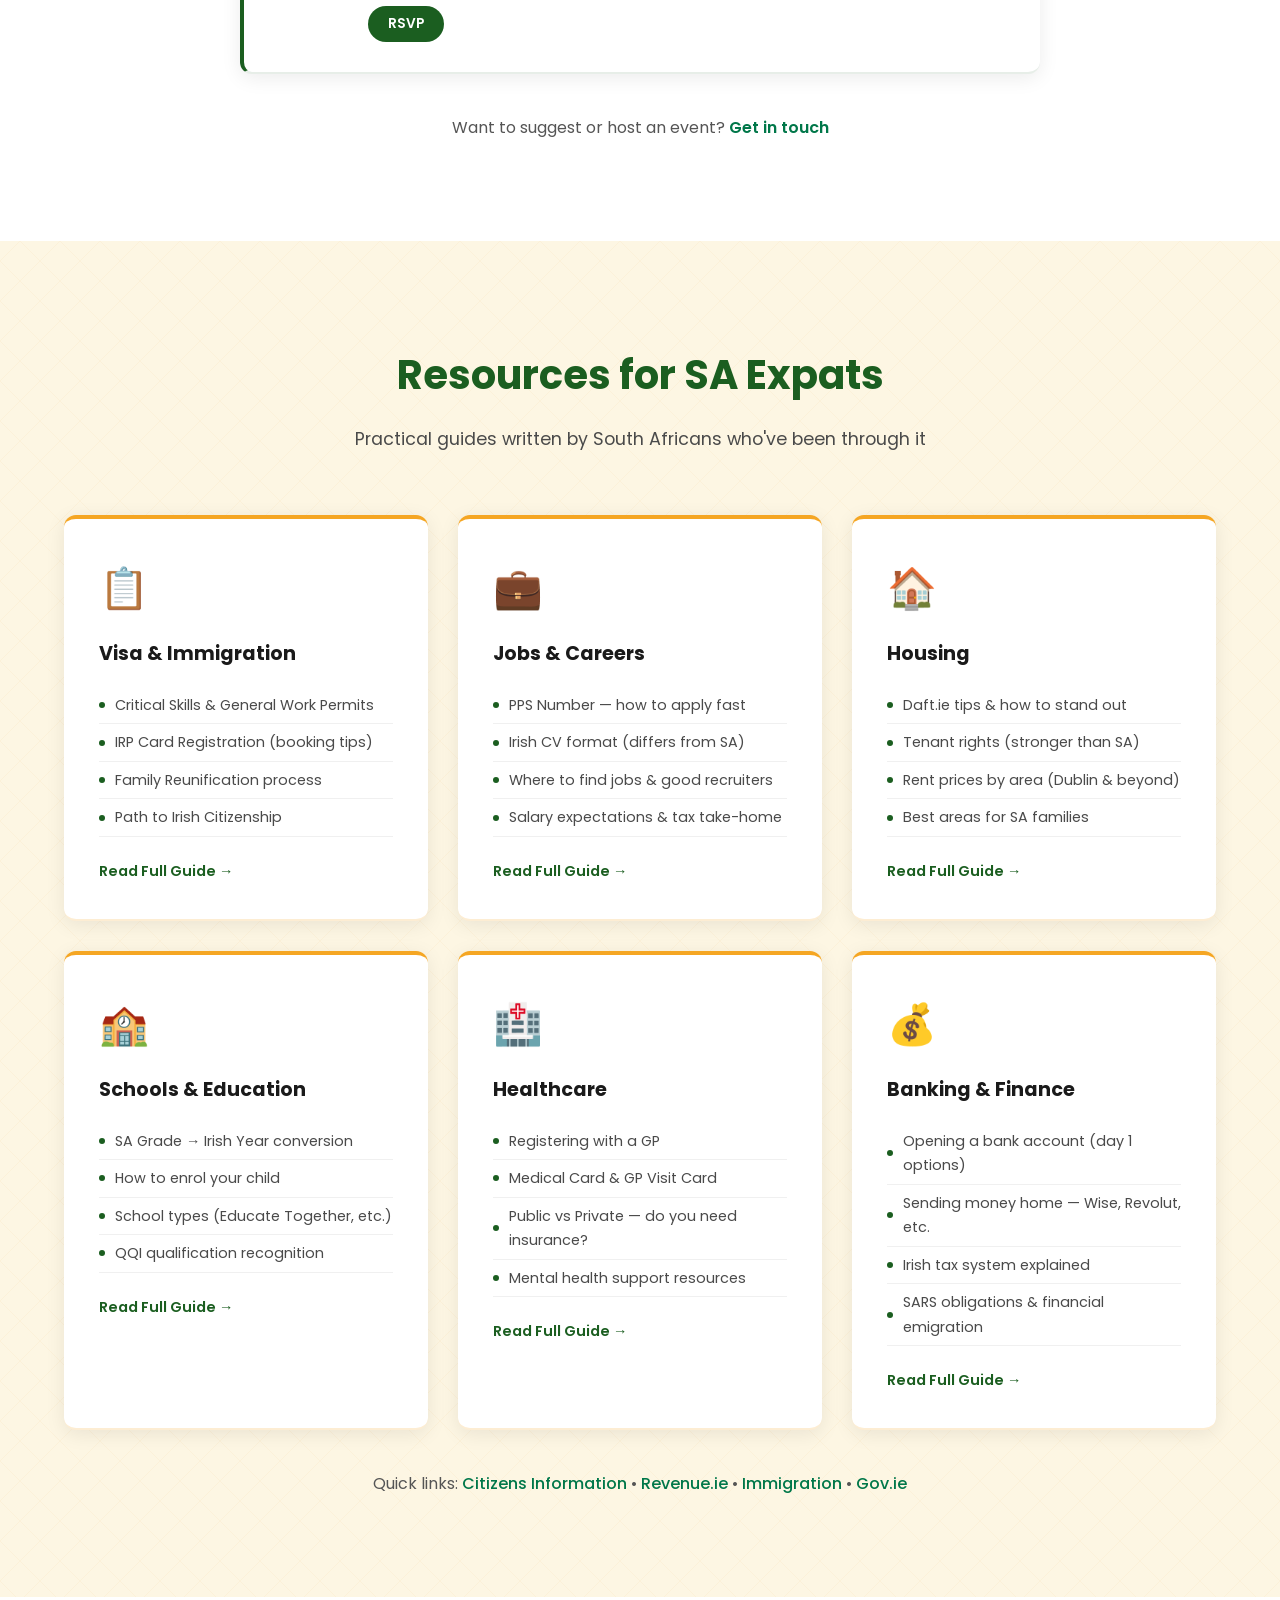
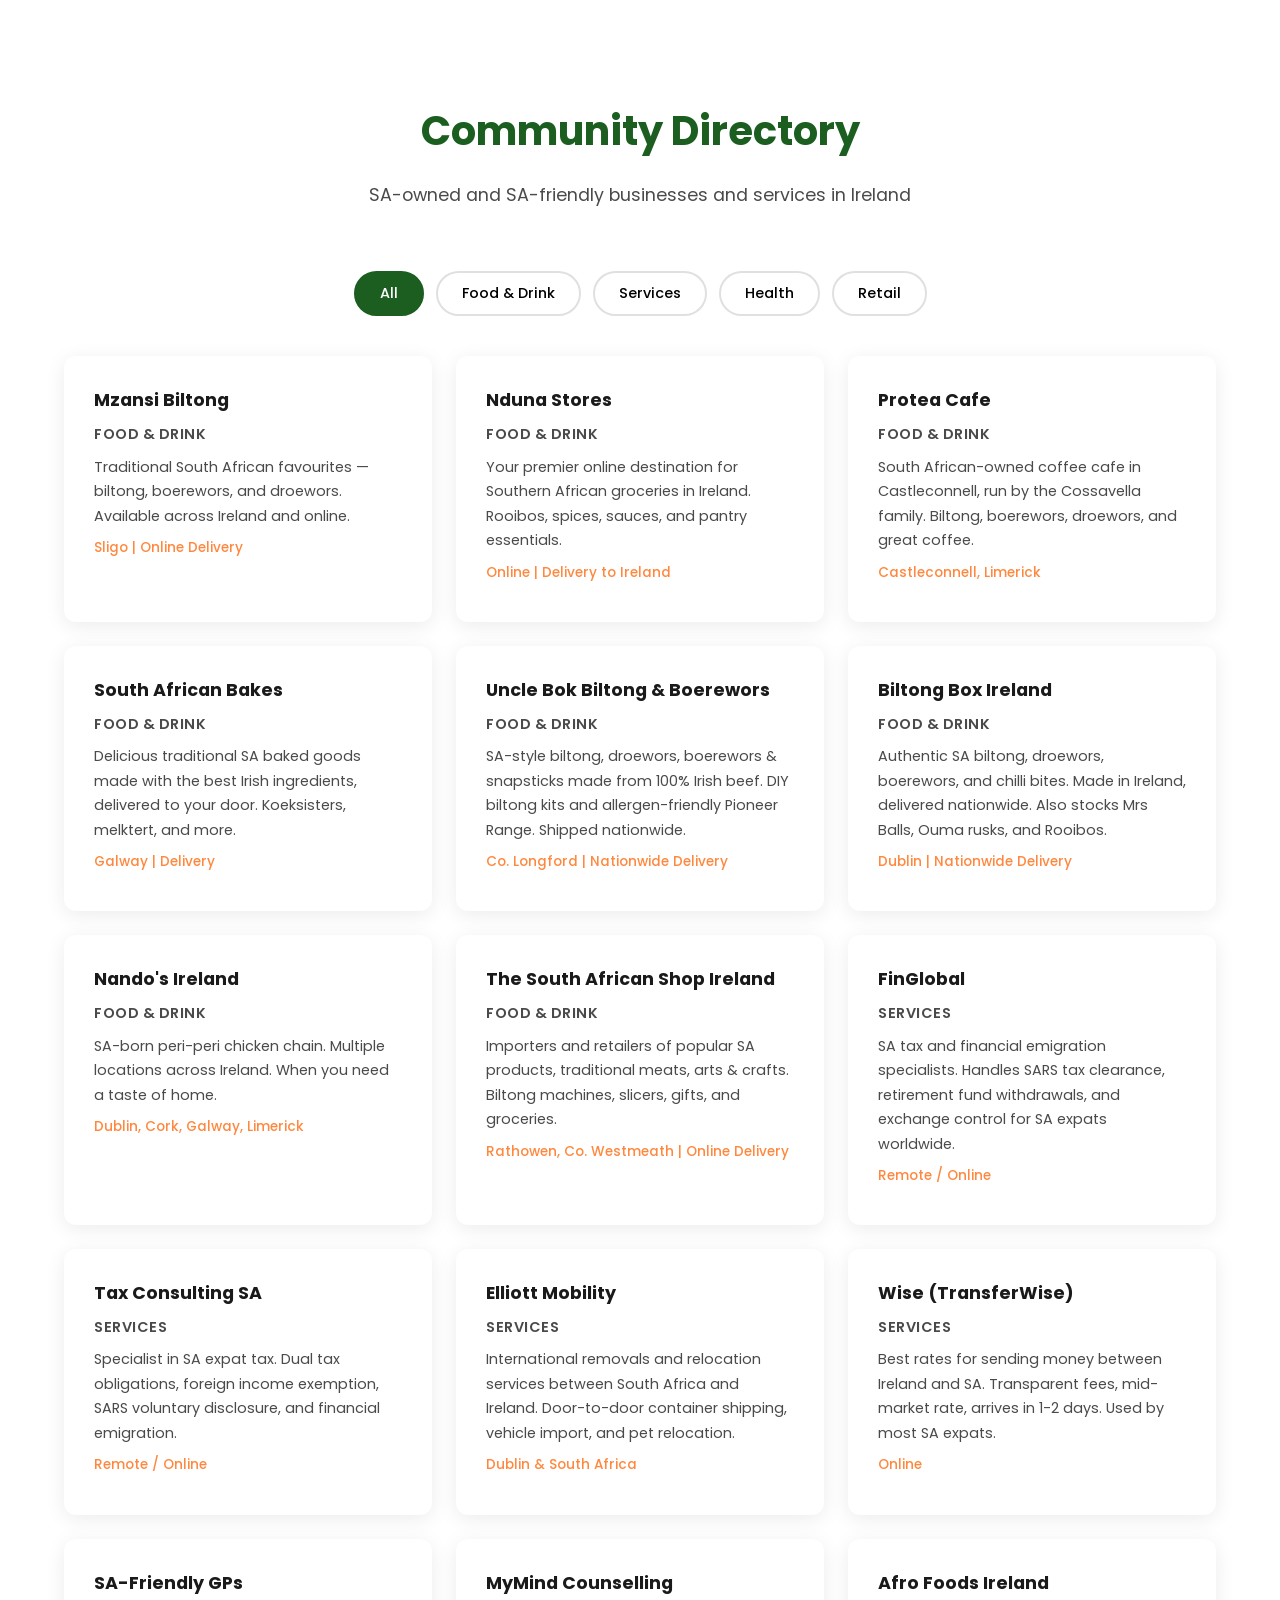
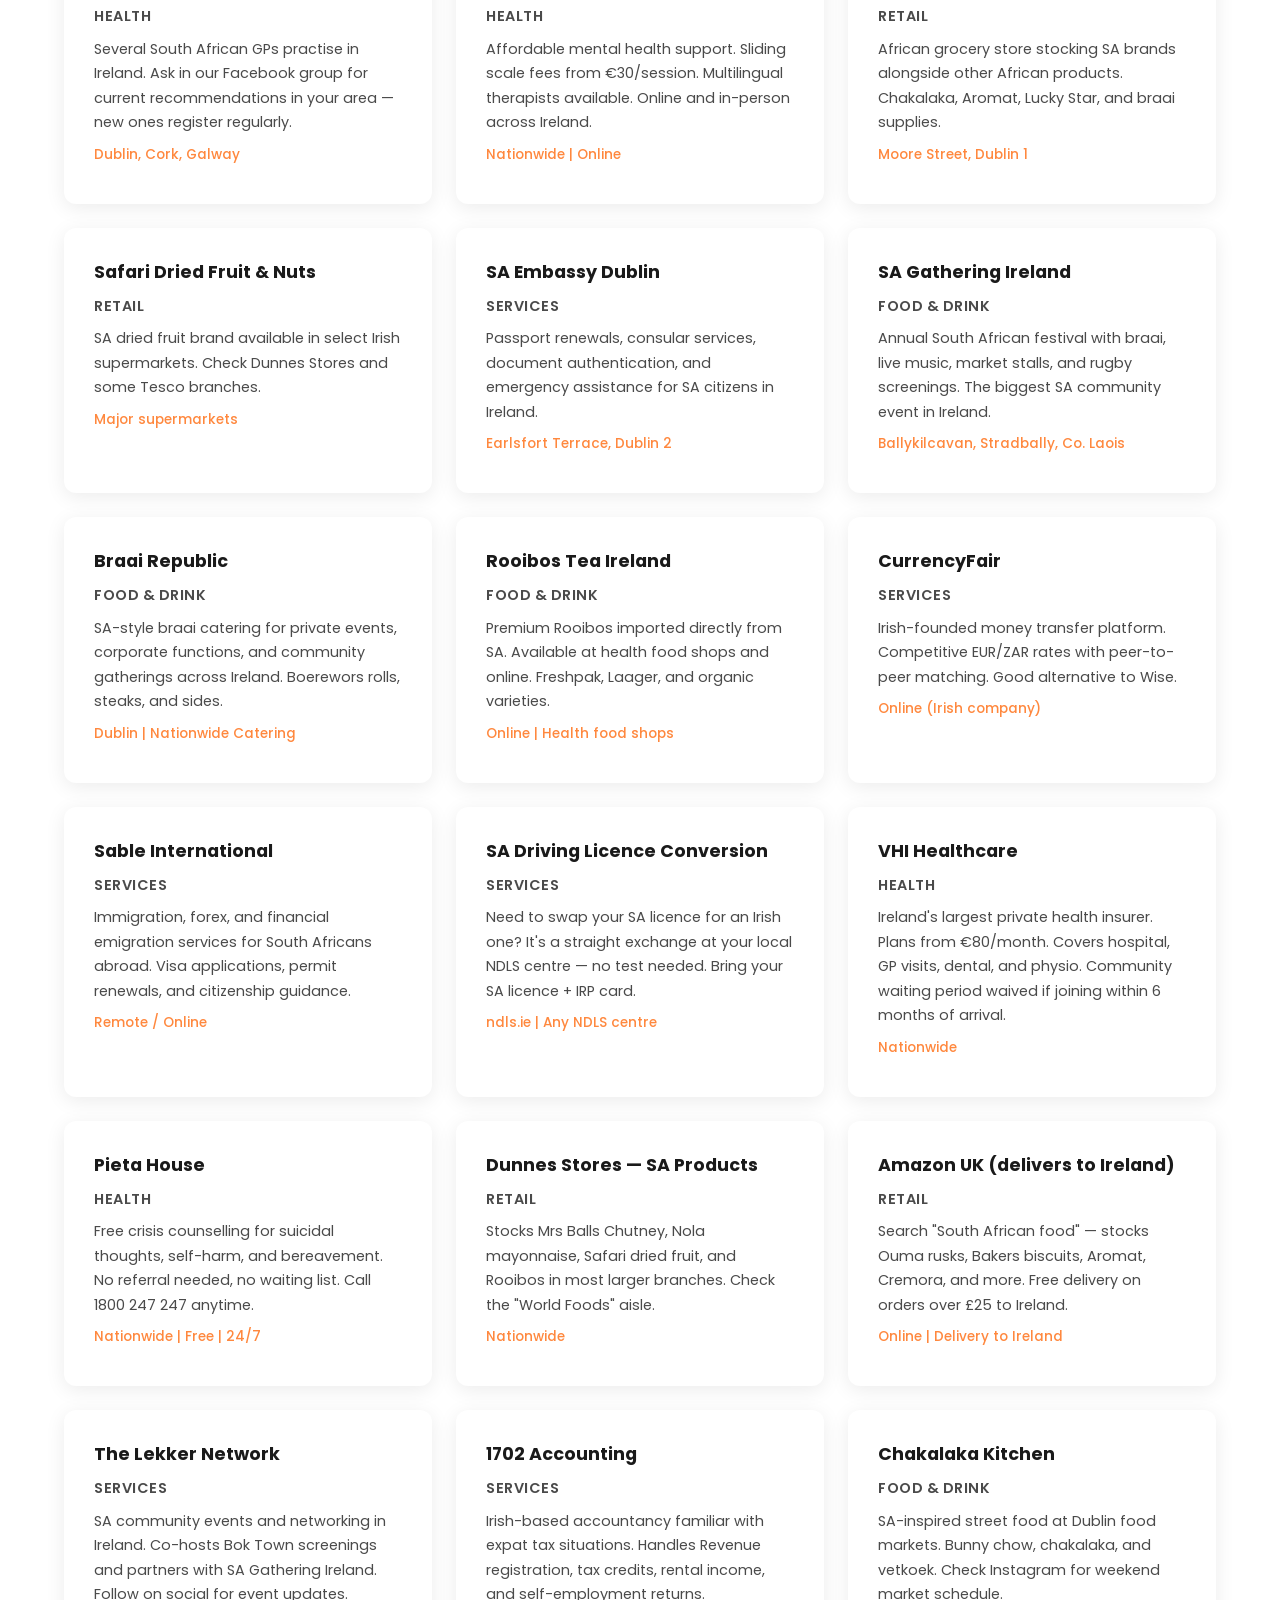
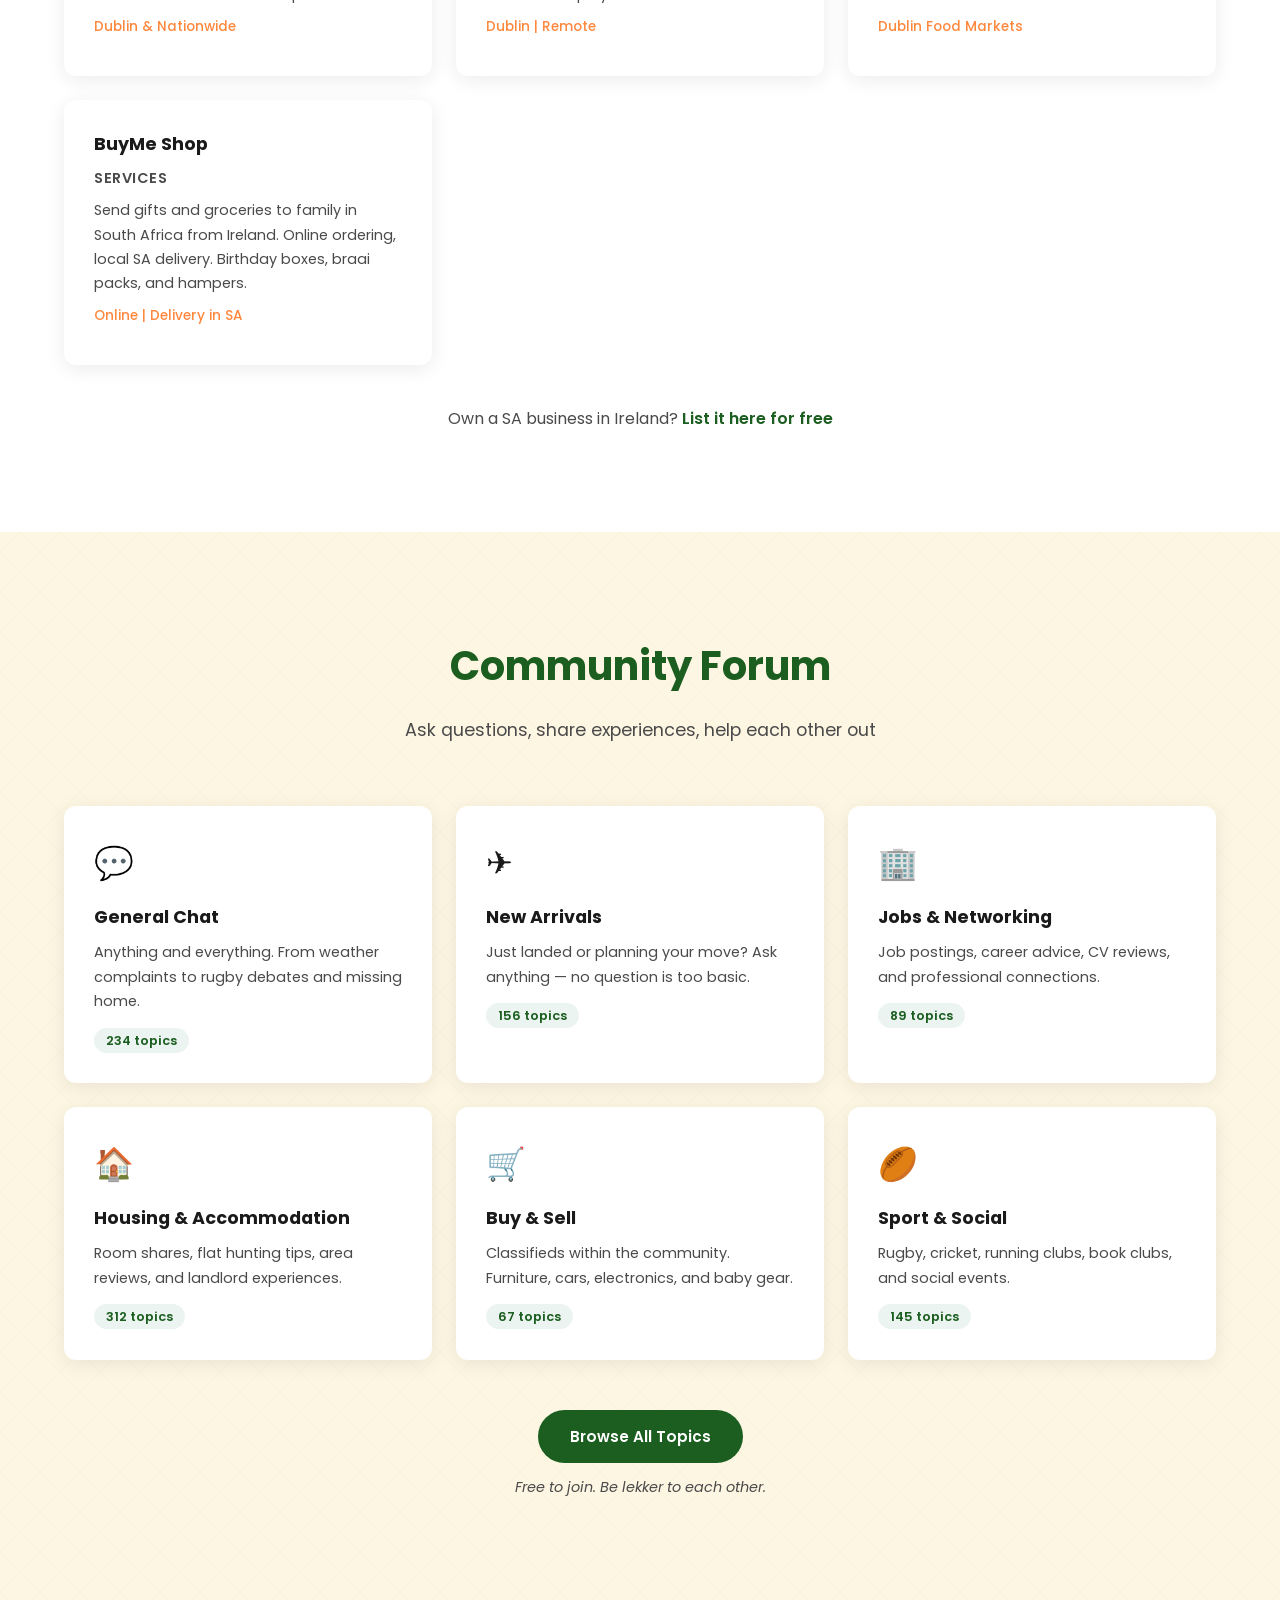
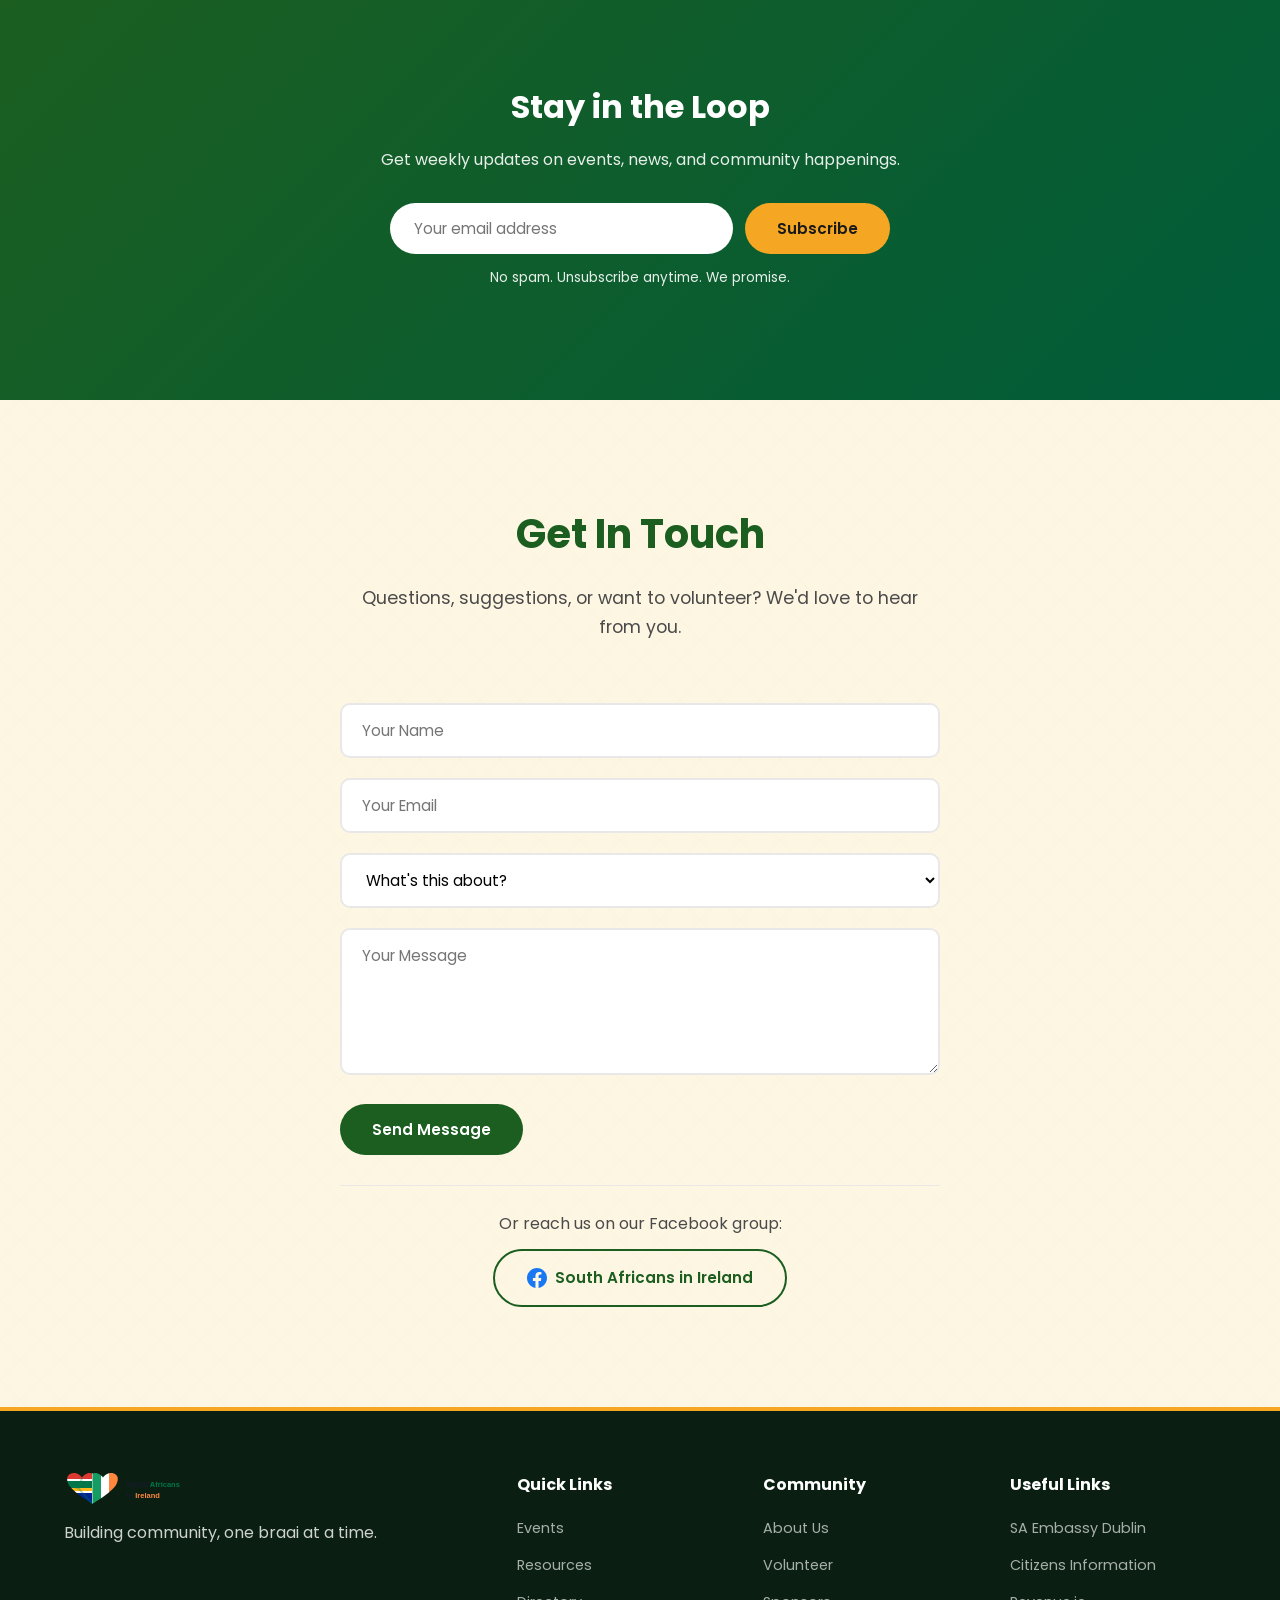
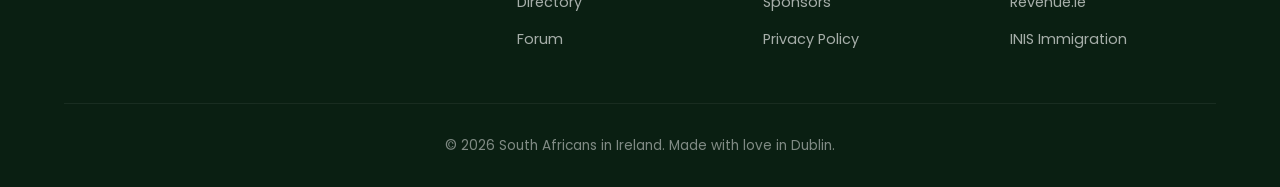
==== commit 6104292a: "Add Facebook group link with icon to Get In Touch section" ====
--- a/index.html
+++ b/index.html
@@ -655,6 +655,10 @@
                         </div>
                         <button type="submit" class="btn btn-primary">Send Message</button>
                     </form>
+                    <div style="text-align: center; margin-top: 30px; padding-top: 24px; border-top: 1px solid #e8e8e8;">
+                        <p style="color: #4a4a4a; margin-bottom: 12px;">Or reach us on our Facebook group:</p>
+                        <a href="https://www.facebook.com/groups/southafricansinireland" target="_blank" class="btn btn-outline" style="display: inline-flex; align-items: center; gap: 8px;"><svg width="20" height="20" viewBox="0 0 24 24" fill="#1877F2"><path d="M24 12.073c0-6.627-5.373-12-12-12s-12 5.373-12 12c0 5.99 4.388 10.954 10.125 11.854v-8.385H7.078v-3.47h3.047V9.43c0-3.007 1.792-4.669 4.533-4.669 1.312 0 2.686.235 2.686.235v2.953H15.83c-1.491 0-1.956.925-1.956 1.874v2.25h3.328l-.532 3.47h-2.796v8.385C19.612 23.027 24 18.062 24 12.073z"/></svg> South Africans in Ireland</a>
+                    </div>
                 </div>
             </div>
         </div>
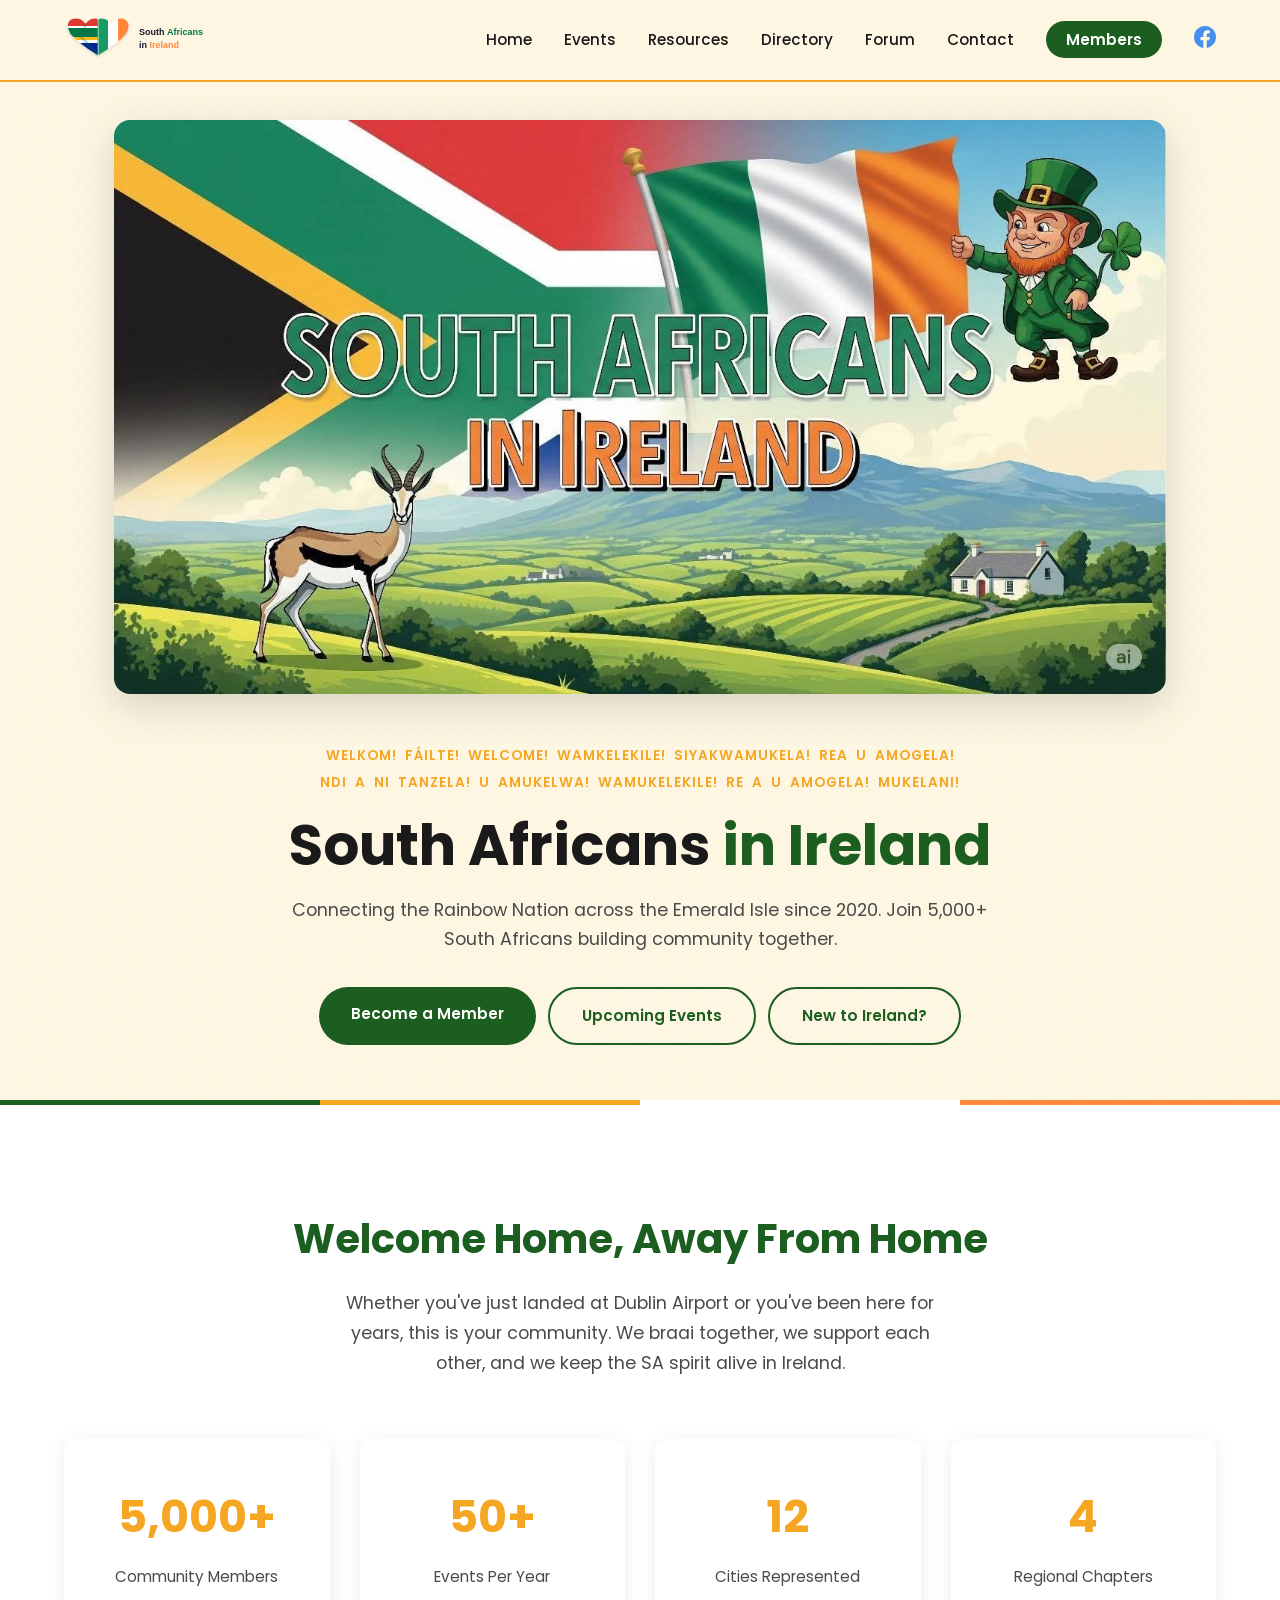
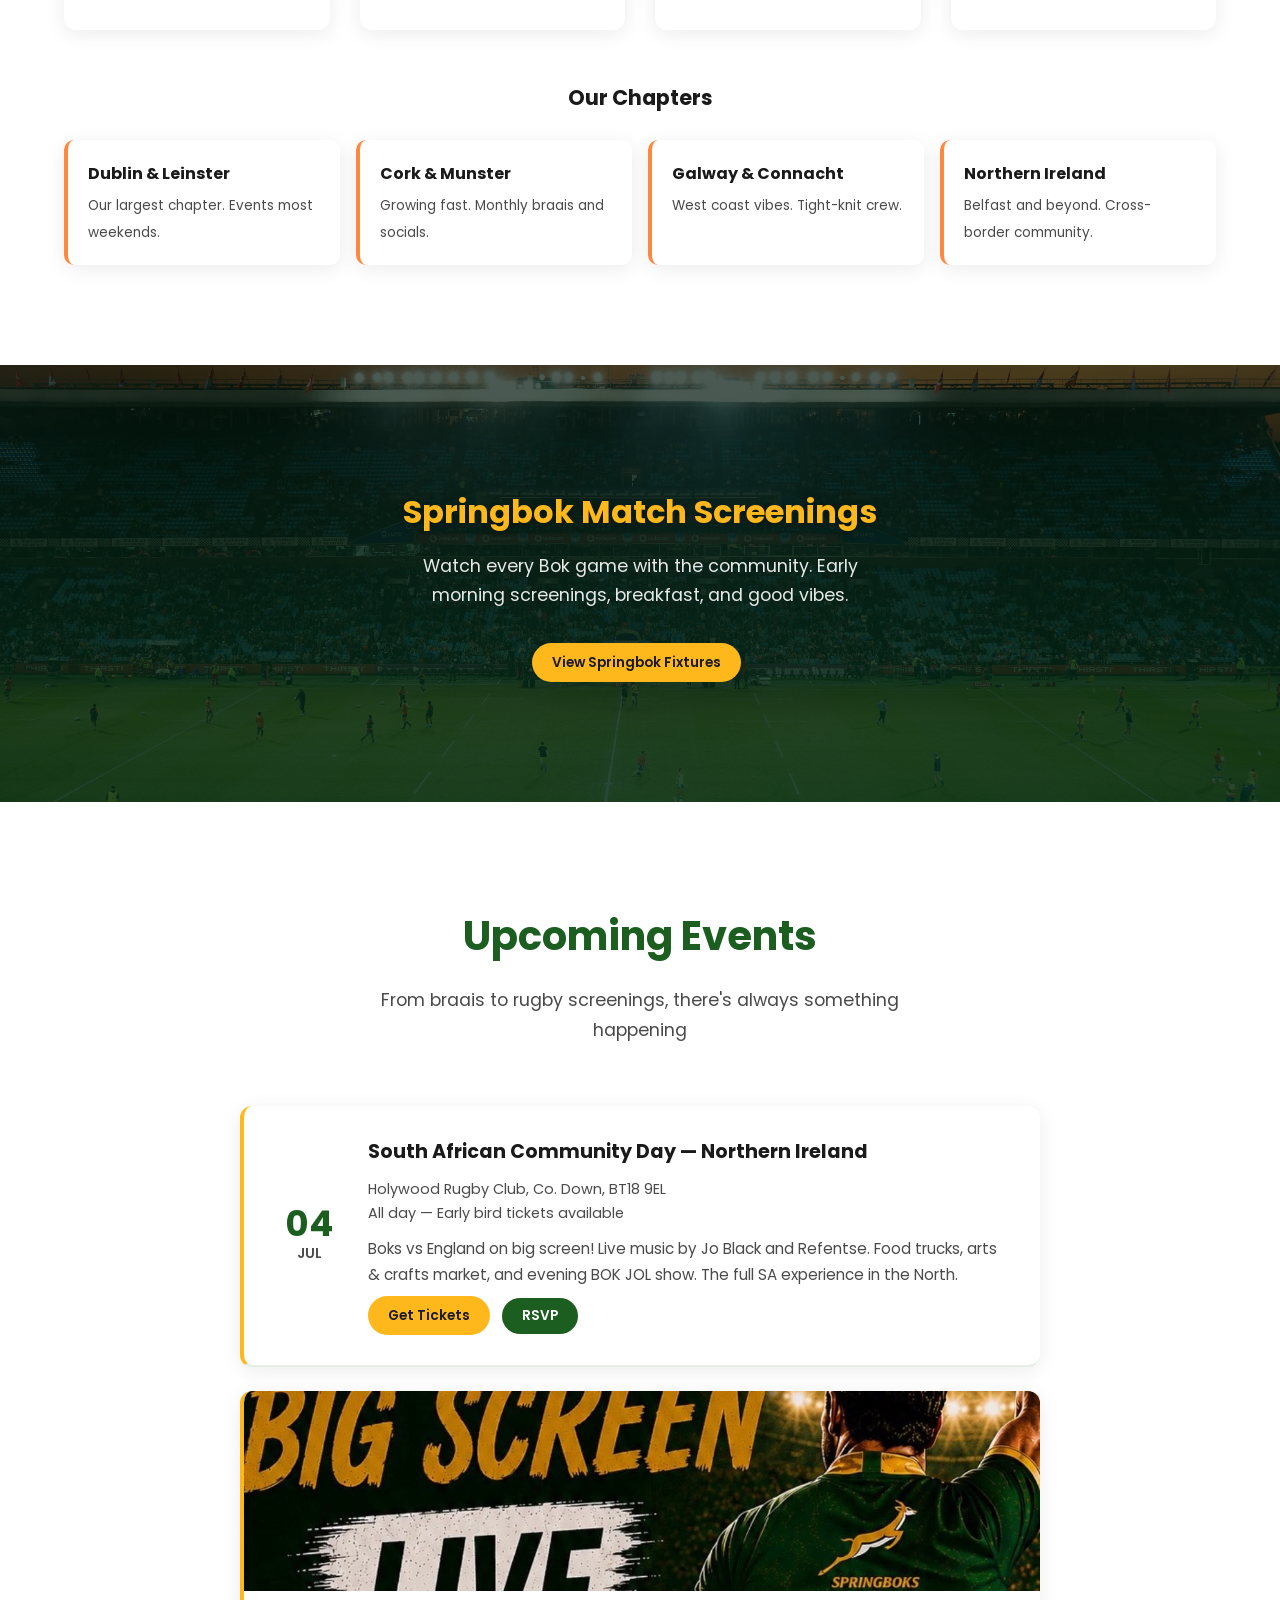
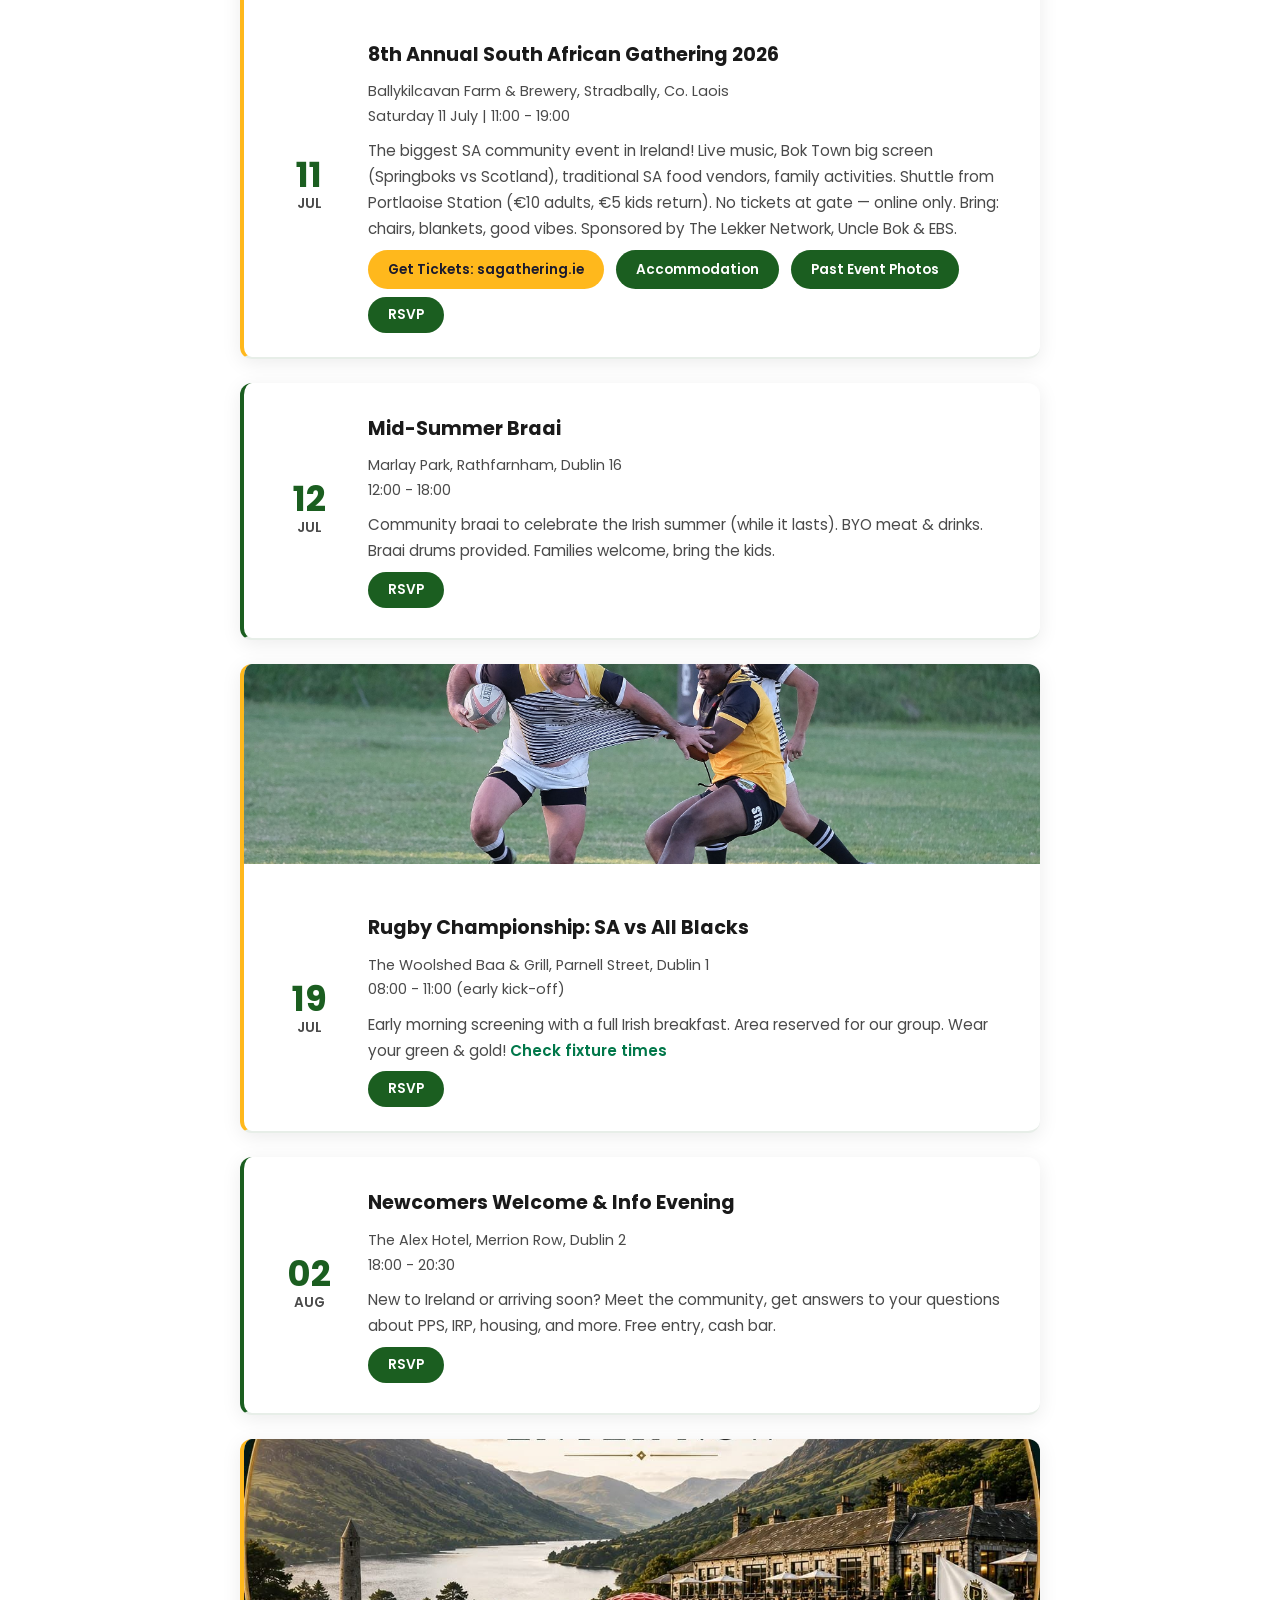
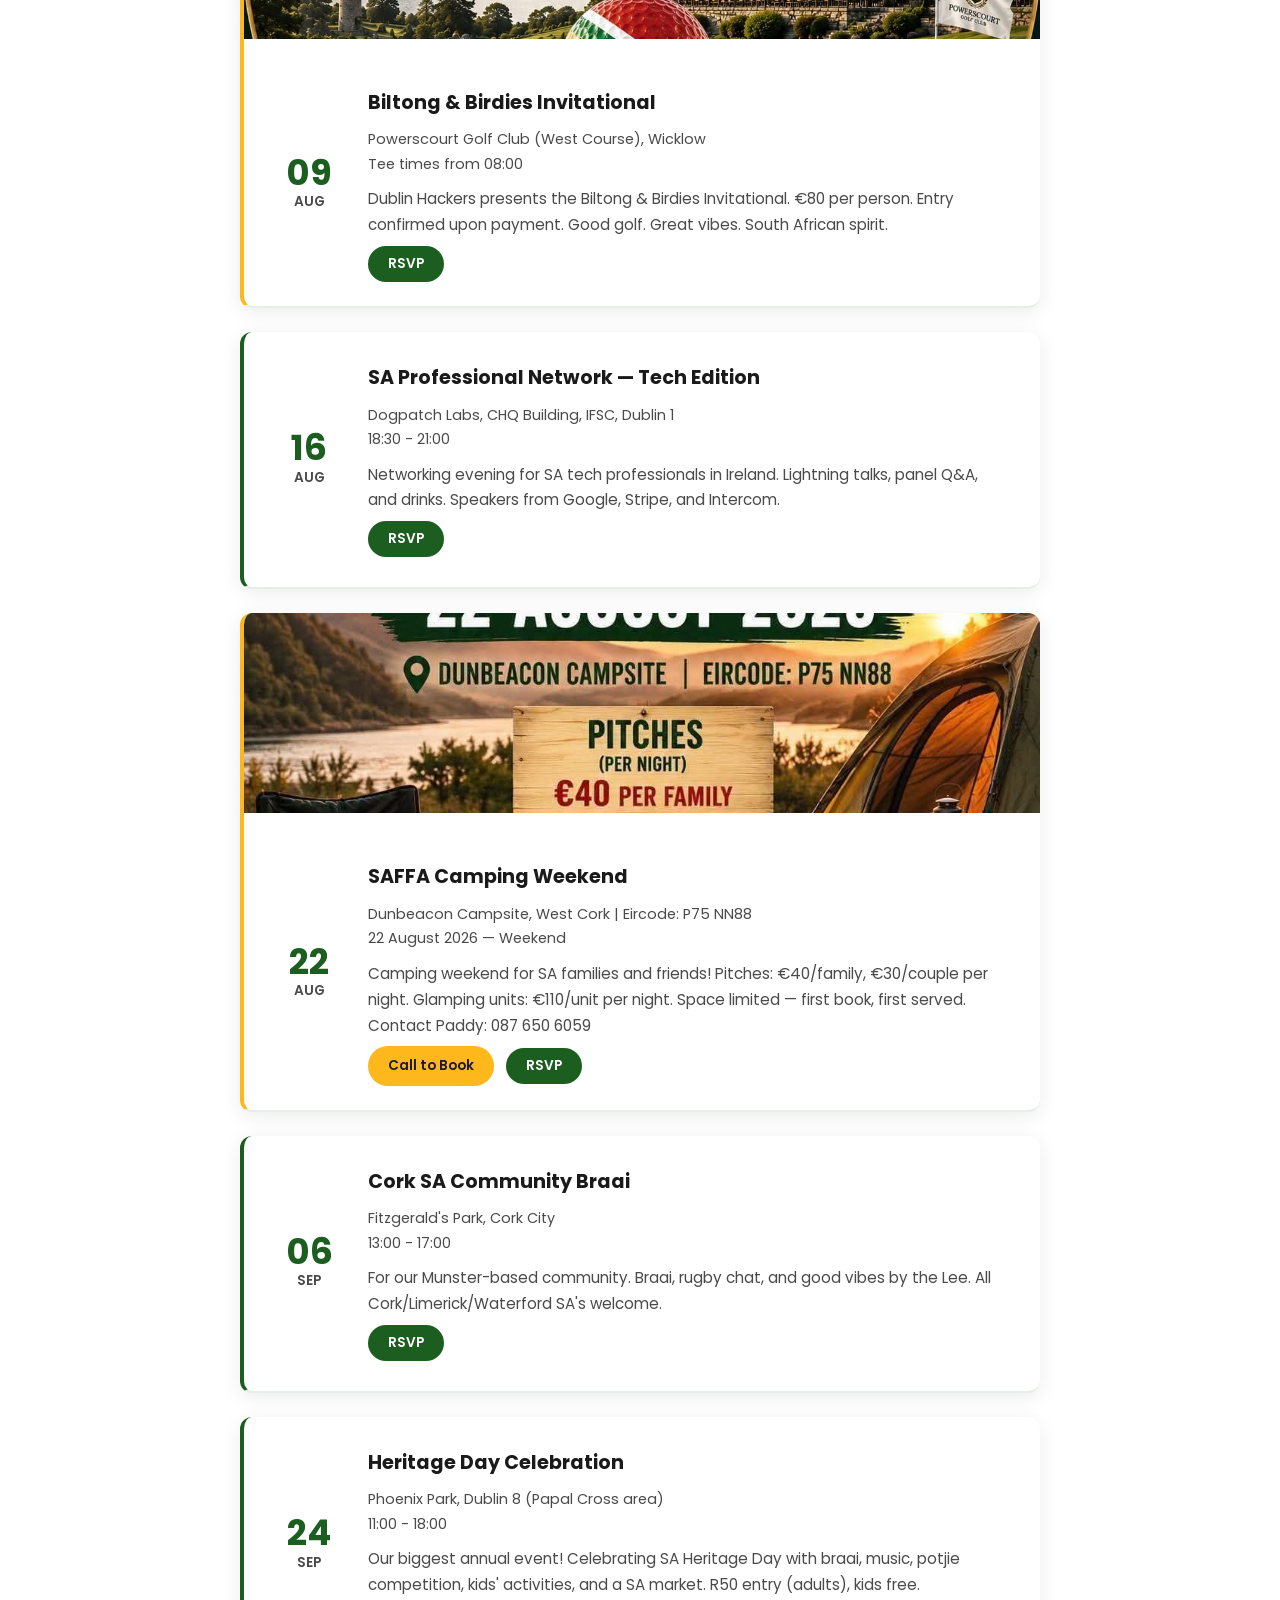
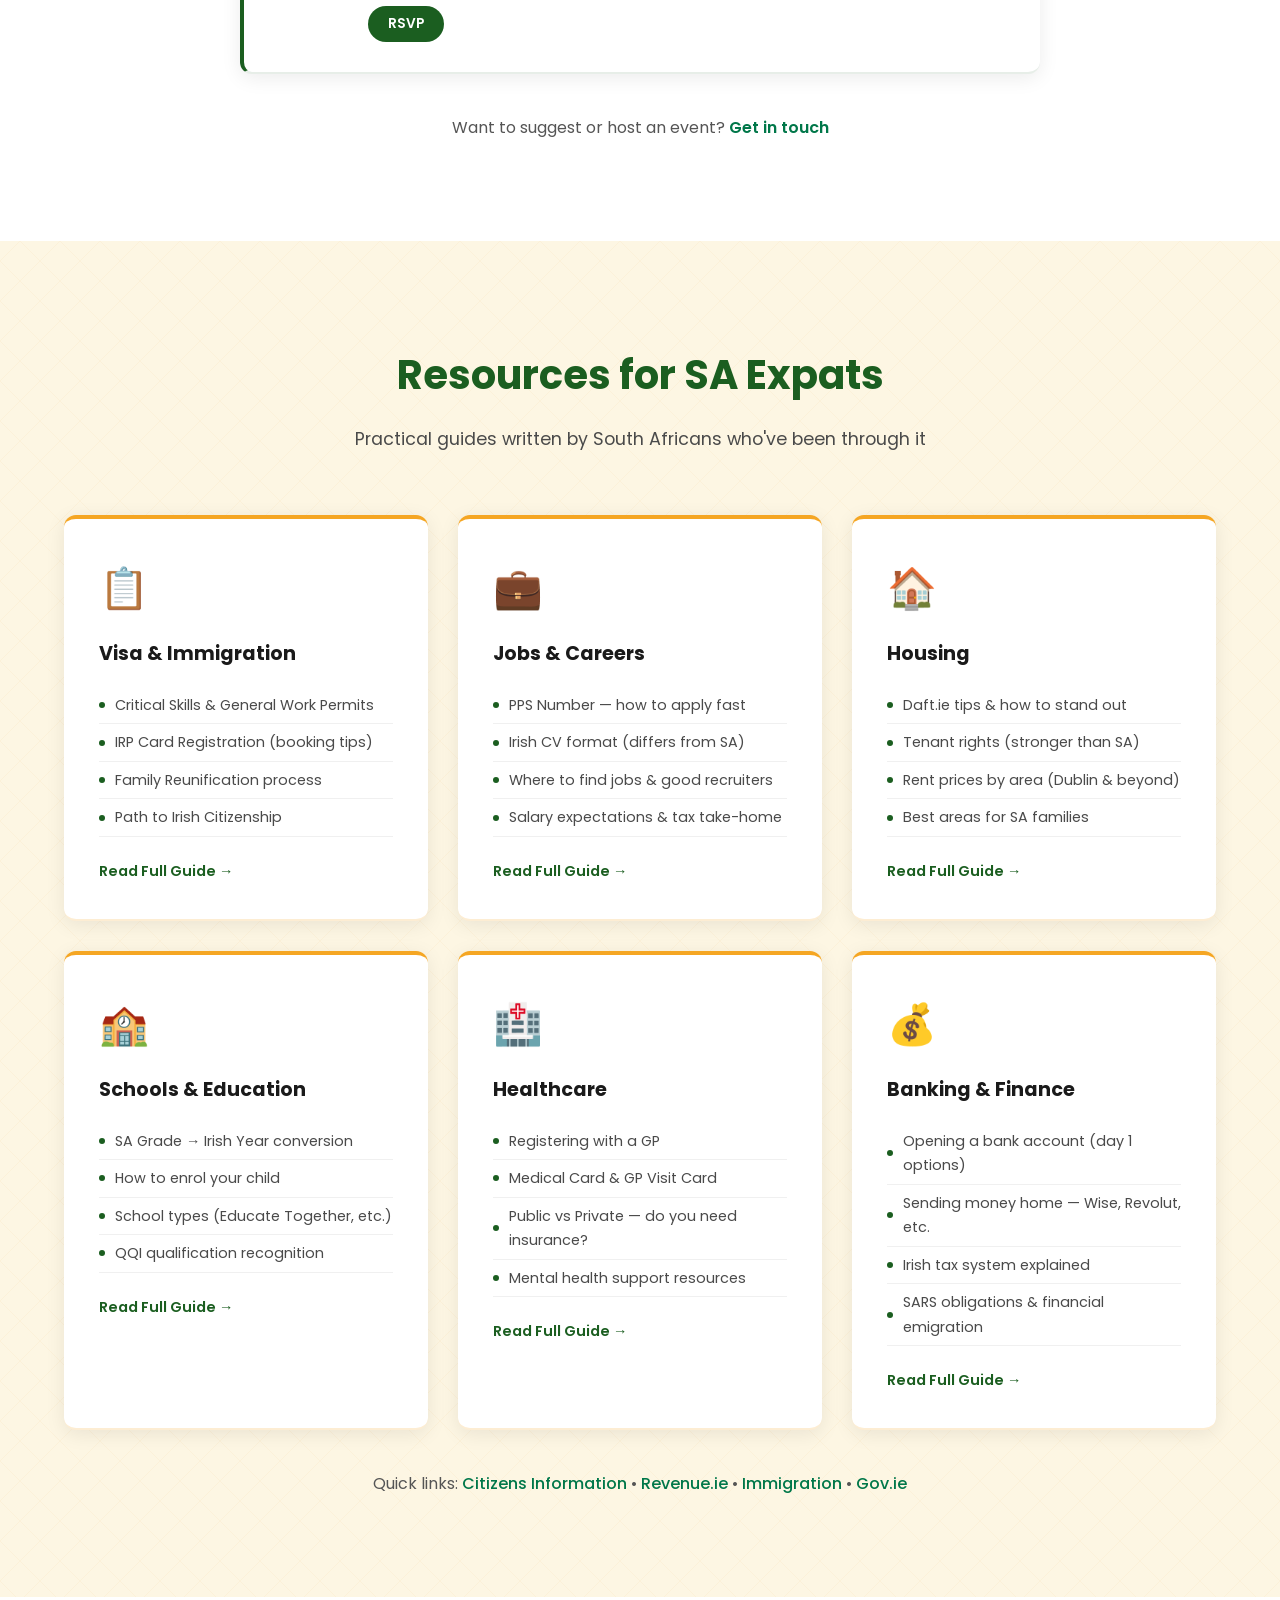
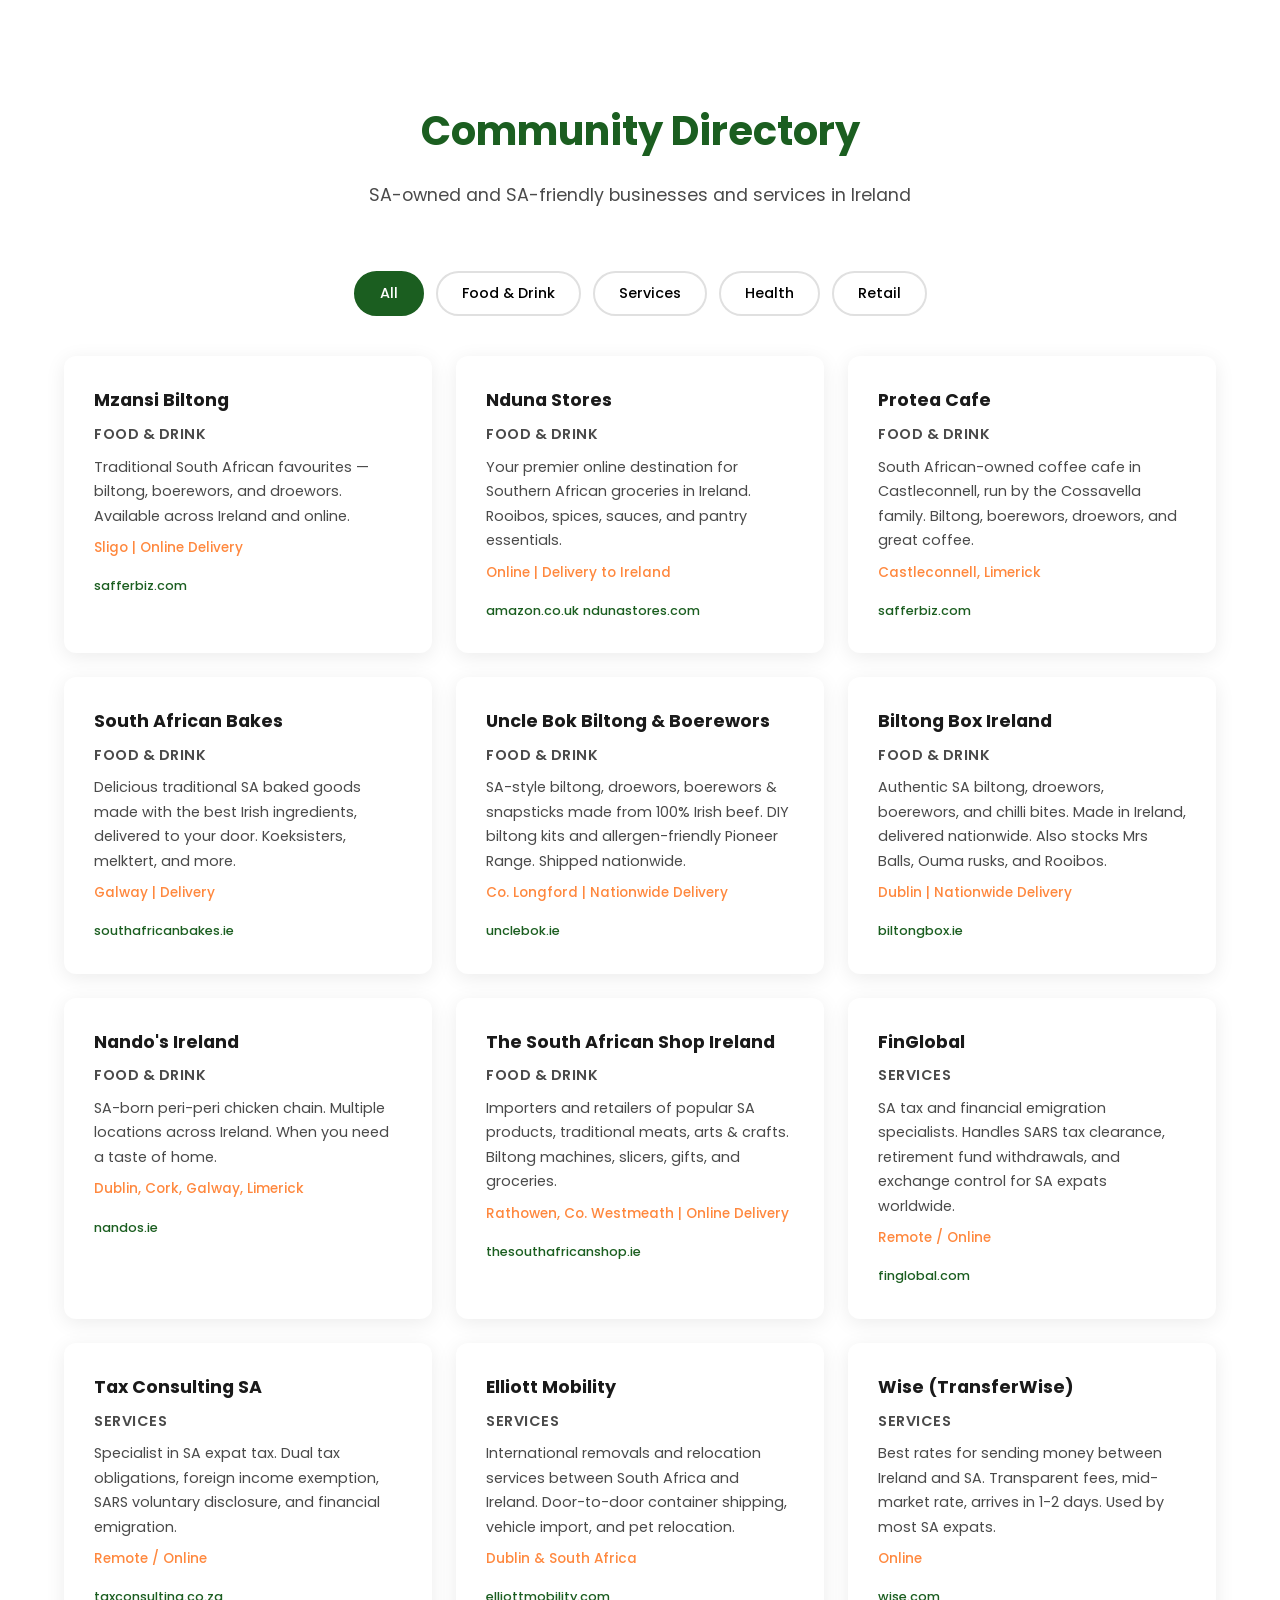
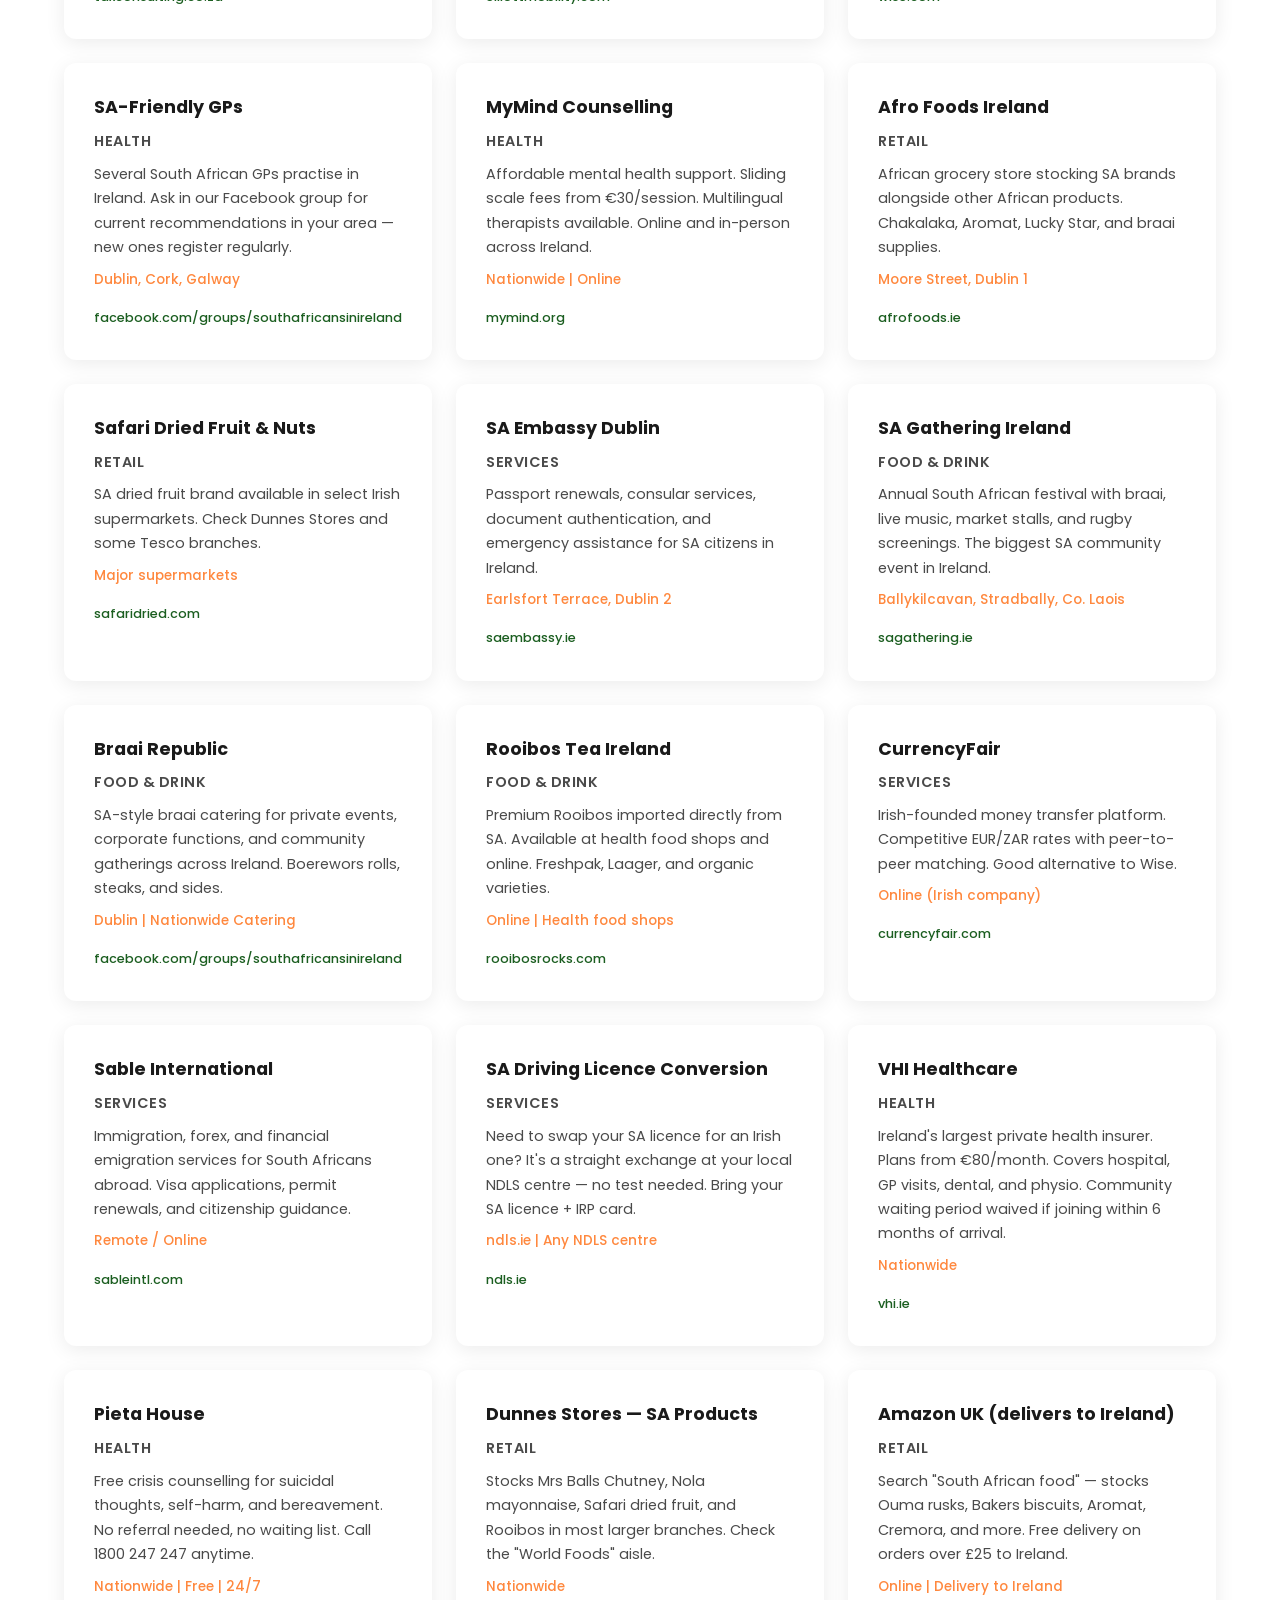
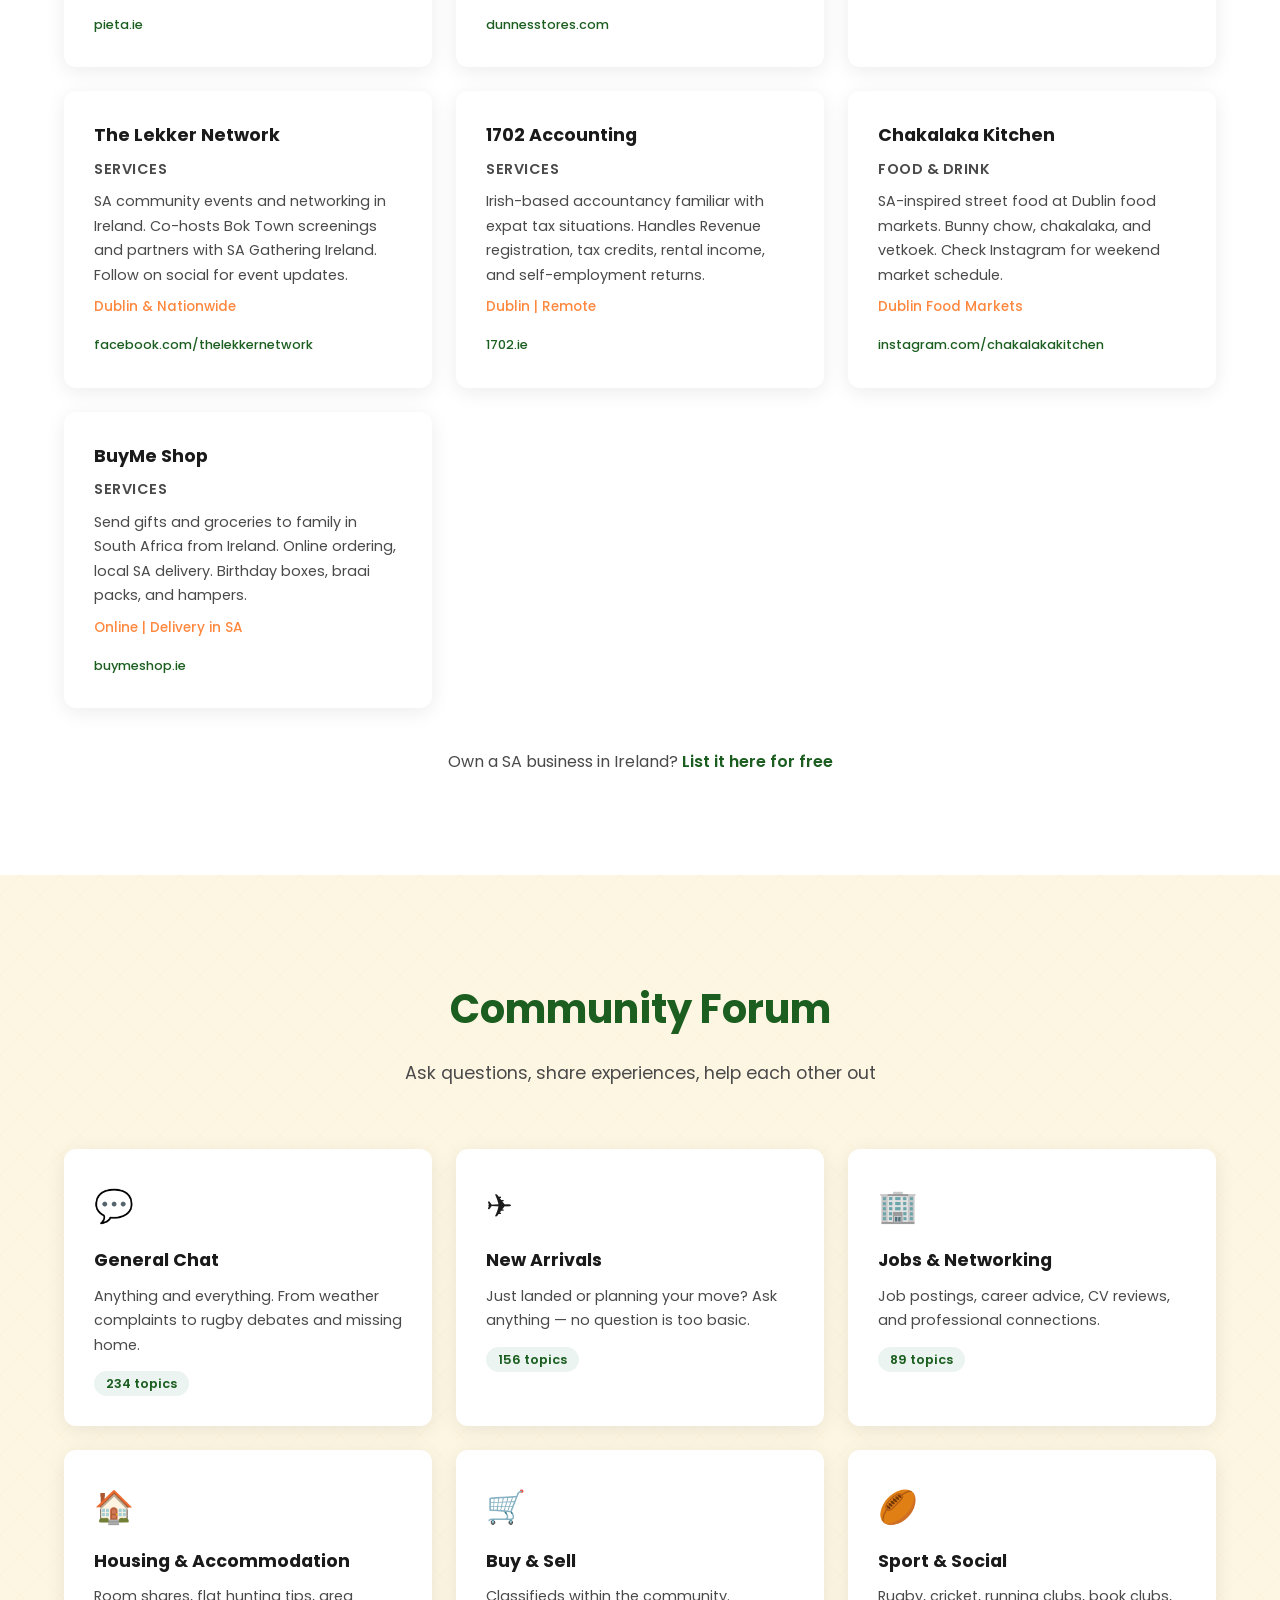
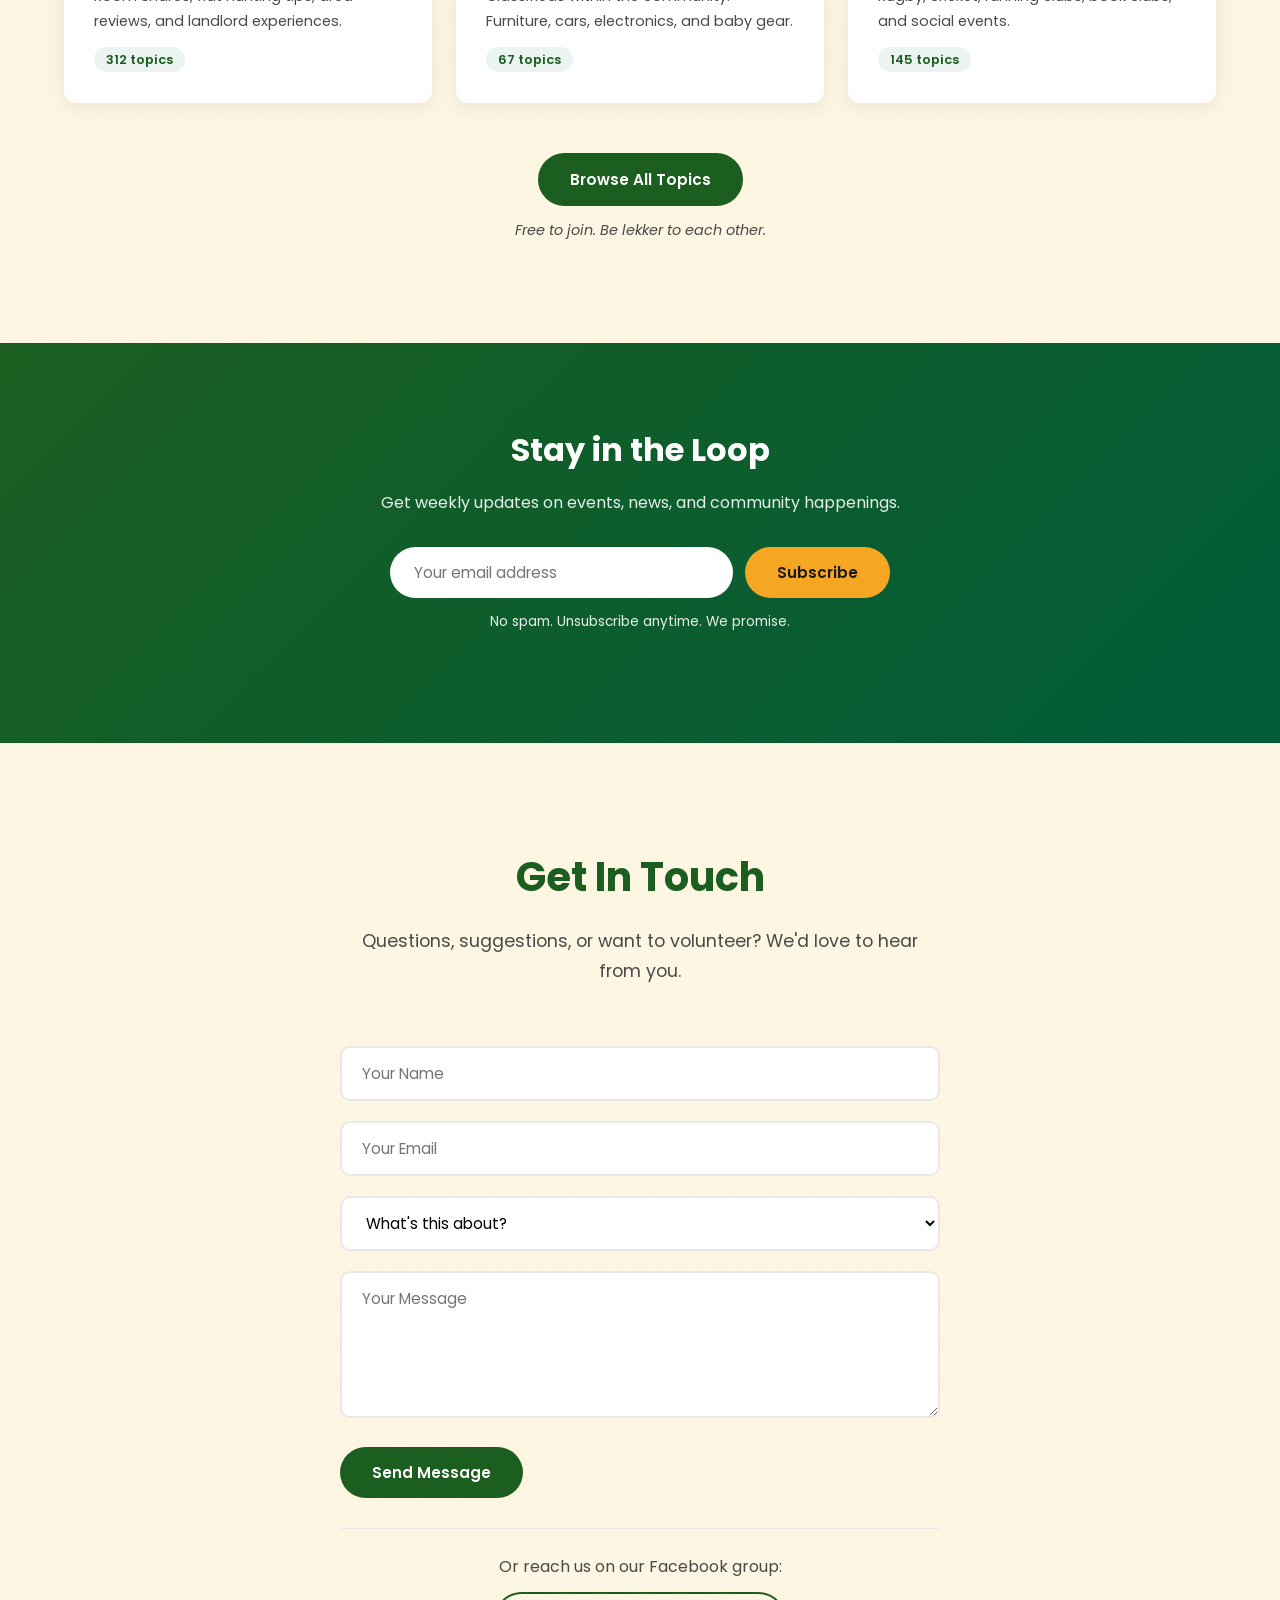
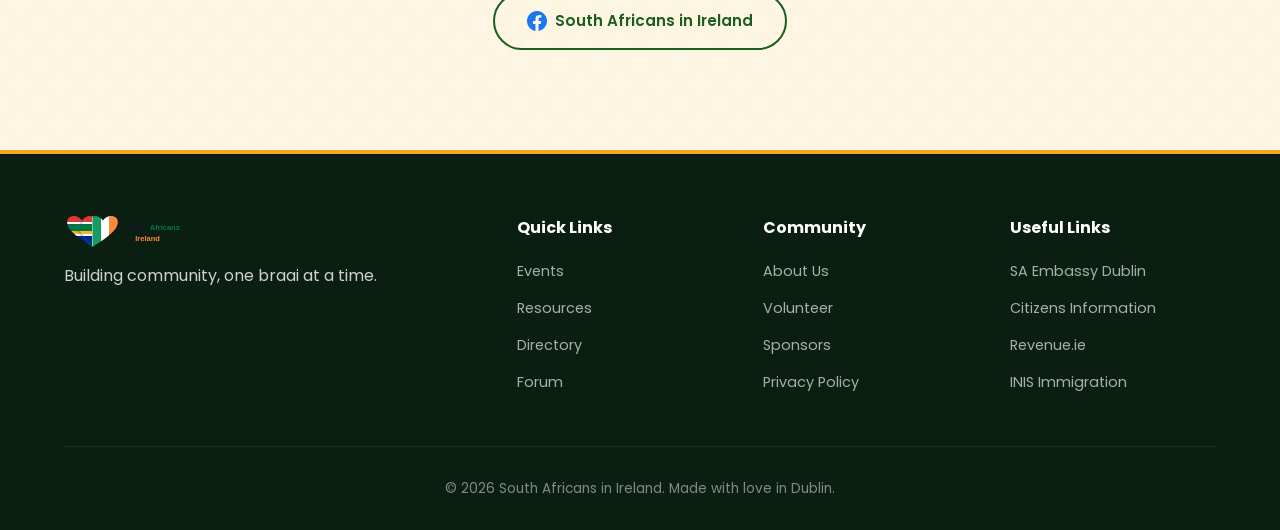
==== commit 4376d60d: "Add visible website links below location for all directory listings" ====
--- a/index.html
+++ b/index.html
@@ -373,156 +373,183 @@
                     <p class="directory-category">Food & Drink</p>
                     <p>Traditional South African favourites — biltong, boerewors, and droewors. Available across Ireland and online.</p>
                     <p class="directory-location">Sligo | Online Delivery</p>
+                    <a href="https://www.safferbiz.com/country/ireland" target="_blank" class="directory-website">safferbiz.com</a>
                 </div>
                 <div class="directory-card" data-category="food">
                     <h3><a href="https://www.safferbiz.com/country/ireland" target="_blank" style="color: inherit;">Nduna Stores</a></h3>
                     <p class="directory-category">Food & Drink</p>
                     <p>Your premier online destination for Southern African groceries in Ireland. Rooibos, spices, sauces, and pantry essentials.</p>
                     <p class="directory-location">Online | Delivery to Ireland</p>
+                    <a href="https://www.amazon.co.uk" target="_blank" class="directory-website">amazon.co.uk</a>
+                    <a href="https://www.ndunastores.com" target="_blank" class="directory-website">ndunastores.com</a>
                 </div>
                 <div class="directory-card" data-category="food">
                     <h3><a href="https://www.safferbiz.com/country/ireland" target="_blank" style="color: inherit;">Protea Cafe</a></h3>
                     <p class="directory-category">Food & Drink</p>
                     <p>South African-owned coffee cafe in Castleconnell, run by the Cossavella family. Biltong, boerewors, droewors, and great coffee.</p>
                     <p class="directory-location">Castleconnell, Limerick</p>
+                    <a href="https://www.safferbiz.com/country/ireland" target="_blank" class="directory-website">safferbiz.com</a>
                 </div>
                 <div class="directory-card" data-category="food">
                     <h3><a href="https://www.safferbiz.com/country/ireland" target="_blank" style="color: inherit;">South African Bakes</a></h3>
                     <p class="directory-category">Food & Drink</p>
                     <p>Delicious traditional SA baked goods made with the best Irish ingredients, delivered to your door. Koeksisters, melktert, and more.</p>
                     <p class="directory-location">Galway | Delivery</p>
+                    <a href="https://www.southafricanbakes.ie" target="_blank" class="directory-website">southafricanbakes.ie</a>
                 </div>
                 <div class="directory-card" data-category="food">
                     <h3><a href="https://unclebok.ie/" target="_blank" style="color: inherit;">Uncle Bok Biltong &amp; Boerewors</a></h3>
                     <p class="directory-category">Food & Drink</p>
                     <p>SA-style biltong, droewors, boerewors &amp; snapsticks made from 100% Irish beef. DIY biltong kits and allergen-friendly Pioneer Range. Shipped nationwide.</p>
                     <p class="directory-location">Co. Longford | Nationwide Delivery</p>
+                    <a href="https://unclebok.ie" target="_blank" class="directory-website">unclebok.ie</a>
                 </div>
                 <div class="directory-card" data-category="food">
                     <h3><a href="https://www.biltongbox.ie" target="_blank" style="color: inherit;">Biltong Box Ireland</a></h3>
                     <p class="directory-category">Food & Drink</p>
                     <p>Authentic SA biltong, droewors, boerewors, and chilli bites. Made in Ireland, delivered nationwide. Also stocks Mrs Balls, Ouma rusks, and Rooibos.</p>
                     <p class="directory-location">Dublin | Nationwide Delivery</p>
+                    <a href="https://www.biltongbox.ie" target="_blank" class="directory-website">biltongbox.ie</a>
                 </div>
                 <div class="directory-card" data-category="food">
                     <h3><a href="https://www.nandos.ie" target="_blank" style="color: inherit;">Nando's Ireland</a></h3>
                     <p class="directory-category">Food & Drink</p>
                     <p>SA-born peri-peri chicken chain. Multiple locations across Ireland. When you need a taste of home.</p>
                     <p class="directory-location">Dublin, Cork, Galway, Limerick</p>
+                    <a href="https://www.nandos.ie" target="_blank" class="directory-website">nandos.ie</a>
                 </div>
                 <div class="directory-card" data-category="food">
                     <h3><a href="https://www.thesouthafricanshop.ie" target="_blank" style="color: inherit;">The South African Shop Ireland</a></h3>
                     <p class="directory-category">Food & Drink</p>
                     <p>Importers and retailers of popular SA products, traditional meats, arts &amp; crafts. Biltong machines, slicers, gifts, and groceries.</p>
                     <p class="directory-location">Rathowen, Co. Westmeath | Online Delivery</p>
+                    <a href="https://www.thesouthafricanshop.ie" target="_blank" class="directory-website">thesouthafricanshop.ie</a>
                 </div>
                 <div class="directory-card" data-category="services">
                     <h3><a href="https://www.finglobal.com" target="_blank" style="color: inherit;">FinGlobal</a></h3>
                     <p class="directory-category">Services</p>
                     <p>SA tax and financial emigration specialists. Handles SARS tax clearance, retirement fund withdrawals, and exchange control for SA expats worldwide.</p>
                     <p class="directory-location">Remote / Online</p>
+                    <a href="https://www.finglobal.com" target="_blank" class="directory-website">finglobal.com</a>
                 </div>
                 <div class="directory-card" data-category="services">
                     <h3><a href="https://www.taxconsulting.co.za" target="_blank" style="color: inherit;">Tax Consulting SA</a></h3>
                     <p class="directory-category">Services</p>
                     <p>Specialist in SA expat tax. Dual tax obligations, foreign income exemption, SARS voluntary disclosure, and financial emigration.</p>
                     <p class="directory-location">Remote / Online</p>
+                    <a href="https://www.taxconsulting.co.za" target="_blank" class="directory-website">taxconsulting.co.za</a>
                 </div>
                 <div class="directory-card" data-category="services">
                     <h3><a href="https://www.elliottmobility.com" target="_blank" style="color: inherit;">Elliott Mobility</a></h3>
                     <p class="directory-category">Services</p>
                     <p>International removals and relocation services between South Africa and Ireland. Door-to-door container shipping, vehicle import, and pet relocation.</p>
                     <p class="directory-location">Dublin &amp; South Africa</p>
+                    <a href="https://www.elliottmobility.com" target="_blank" class="directory-website">elliottmobility.com</a>
                 </div>
                 <div class="directory-card" data-category="services">
                     <h3><a href="https://wise.com" target="_blank" style="color: inherit;">Wise (TransferWise)</a></h3>
                     <p class="directory-category">Services</p>
                     <p>Best rates for sending money between Ireland and SA. Transparent fees, mid-market rate, arrives in 1-2 days. Used by most SA expats.</p>
                     <p class="directory-location">Online</p>
+                    <a href="https://wise.com" target="_blank" class="directory-website">wise.com</a>
                 </div>
                 <div class="directory-card" data-category="health">
                     <h3><a href="https://www.facebook.com/groups/southafricansinireland" target="_blank" style="color: inherit;">SA-Friendly GPs</a></h3>
                     <p class="directory-category">Health</p>
                     <p>Several South African GPs practise in Ireland. Ask in our Facebook group for current recommendations in your area — new ones register regularly.</p>
                     <p class="directory-location">Dublin, Cork, Galway</p>
+                    <a href="https://www.facebook.com/groups/southafricansinireland" target="_blank" class="directory-website">facebook.com/groups/southafricansinireland</a>
                 </div>
                 <div class="directory-card" data-category="health">
                     <h3><a href="https://www.mymind.org" target="_blank" style="color: inherit;">MyMind Counselling</a></h3>
                     <p class="directory-category">Health</p>
                     <p>Affordable mental health support. Sliding scale fees from &euro;30/session. Multilingual therapists available. Online and in-person across Ireland.</p>
                     <p class="directory-location">Nationwide | Online</p>
+                    <a href="https://www.mymind.org" target="_blank" class="directory-website">mymind.org</a>
                 </div>
                 <div class="directory-card" data-category="retail">
                     <h3><a href="https://www.afrofoods.ie" target="_blank" style="color: inherit;">Afro Foods Ireland</a></h3>
                     <p class="directory-category">Retail</p>
                     <p>African grocery store stocking SA brands alongside other African products. Chakalaka, Aromat, Lucky Star, and braai supplies.</p>
                     <p class="directory-location">Moore Street, Dublin 1</p>
+                    <a href="https://www.afrofoods.ie" target="_blank" class="directory-website">afrofoods.ie</a>
                 </div>
                 <div class="directory-card" data-category="retail">
                     <h3><a href="https://www.safaridried.com" target="_blank" style="color: inherit;">Safari Dried Fruit &amp; Nuts</a></h3>
                     <p class="directory-category">Retail</p>
                     <p>SA dried fruit brand available in select Irish supermarkets. Check Dunnes Stores and some Tesco branches.</p>
                     <p class="directory-location">Major supermarkets</p>
+                    <a href="https://www.safaridried.com" target="_blank" class="directory-website">safaridried.com</a>
                 </div>
                 <div class="directory-card" data-category="services">
                     <h3><a href="https://www.saembassy.ie" target="_blank" style="color: inherit;">SA Embassy Dublin</a></h3>
                     <p class="directory-category">Services</p>
                     <p>Passport renewals, consular services, document authentication, and emergency assistance for SA citizens in Ireland.</p>
                     <p class="directory-location">Earlsfort Terrace, Dublin 2</p>
+                    <a href="https://www.saembassy.ie" target="_blank" class="directory-website">saembassy.ie</a>
                 </div>
                 <div class="directory-card" data-category="food">
                     <h3><a href="https://www.sagathering.ie" target="_blank" style="color: inherit;">SA Gathering Ireland</a></h3>
                     <p class="directory-category">Food & Drink</p>
                     <p>Annual South African festival with braai, live music, market stalls, and rugby screenings. The biggest SA community event in Ireland.</p>
                     <p class="directory-location">Ballykilcavan, Stradbally, Co. Laois</p>
+                    <a href="https://www.sagathering.ie" target="_blank" class="directory-website">sagathering.ie</a>
                 </div>
                 <div class="directory-card" data-category="food">
                     <h3><a href="https://www.facebook.com/groups/southafricansinireland" target="_blank" style="color: inherit;">Braai Republic</a></h3>
                     <p class="directory-category">Food & Drink</p>
                     <p>SA-style braai catering for private events, corporate functions, and community gatherings across Ireland. Boerewors rolls, steaks, and sides.</p>
                     <p class="directory-location">Dublin | Nationwide Catering</p>
+                    <a href="https://www.facebook.com/groups/southafricansinireland" target="_blank" class="directory-website">facebook.com/groups/southafricansinireland</a>
                 </div>
                 <div class="directory-card" data-category="food">
                     <h3><a href="https://www.rooibosrocks.com" target="_blank" style="color: inherit;">Rooibos Tea Ireland</a></h3>
                     <p class="directory-category">Food & Drink</p>
                     <p>Premium Rooibos imported directly from SA. Available at health food shops and online. Freshpak, Laager, and organic varieties.</p>
                     <p class="directory-location">Online | Health food shops</p>
+                    <a href="https://www.rooibosrocks.com" target="_blank" class="directory-website">rooibosrocks.com</a>
                 </div>
                 <div class="directory-card" data-category="services">
                     <h3><a href="https://www.currencyfair.com" target="_blank" style="color: inherit;">CurrencyFair</a></h3>
                     <p class="directory-category">Services</p>
                     <p>Irish-founded money transfer platform. Competitive EUR/ZAR rates with peer-to-peer matching. Good alternative to Wise.</p>
                     <p class="directory-location">Online (Irish company)</p>
+                    <a href="https://www.currencyfair.com" target="_blank" class="directory-website">currencyfair.com</a>
                 </div>
                 <div class="directory-card" data-category="services">
                     <h3><a href="https://www.sableintl.com" target="_blank" style="color: inherit;">Sable International</a></h3>
                     <p class="directory-category">Services</p>
                     <p>Immigration, forex, and financial emigration services for South Africans abroad. Visa applications, permit renewals, and citizenship guidance.</p>
                     <p class="directory-location">Remote / Online</p>
+                    <a href="https://www.sableintl.com" target="_blank" class="directory-website">sableintl.com</a>
                 </div>
                 <div class="directory-card" data-category="services">
                     <h3><a href="https://www.ndls.ie" target="_blank" style="color: inherit;">SA Driving Licence Conversion</a></h3>
                     <p class="directory-category">Services</p>
                     <p>Need to swap your SA licence for an Irish one? It's a straight exchange at your local NDLS centre — no test needed. Bring your SA licence + IRP card.</p>
                     <p class="directory-location">ndls.ie | Any NDLS centre</p>
+                    <a href="https://www.ndls.ie" target="_blank" class="directory-website">ndls.ie</a>
                 </div>
                 <div class="directory-card" data-category="health">
                     <h3><a href="https://www.vhi.ie" target="_blank" style="color: inherit;">VHI Healthcare</a></h3>
                     <p class="directory-category">Health</p>
                     <p>Ireland's largest private health insurer. Plans from &euro;80/month. Covers hospital, GP visits, dental, and physio. Community waiting period waived if joining within 6 months of arrival.</p>
                     <p class="directory-location">Nationwide</p>
+                    <a href="https://www.vhi.ie" target="_blank" class="directory-website">vhi.ie</a>
                 </div>
                 <div class="directory-card" data-category="health">
                     <h3><a href="https://www.pieta.ie" target="_blank" style="color: inherit;">Pieta House</a></h3>
                     <p class="directory-category">Health</p>
                     <p>Free crisis counselling for suicidal thoughts, self-harm, and bereavement. No referral needed, no waiting list. Call 1800 247 247 anytime.</p>
                     <p class="directory-location">Nationwide | Free | 24/7</p>
+                    <a href="https://www.pieta.ie" target="_blank" class="directory-website">pieta.ie</a>
                 </div>
                 <div class="directory-card" data-category="retail">
                     <h3><a href="https://www.dunnesstores.com" target="_blank" style="color: inherit;">Dunnes Stores — SA Products</a></h3>
                     <p class="directory-category">Retail</p>
                     <p>Stocks Mrs Balls Chutney, Nola mayonnaise, Safari dried fruit, and Rooibos in most larger branches. Check the "World Foods" aisle.</p>
                     <p class="directory-location">Nationwide</p>
+                    <a href="https://www.dunnesstores.com" target="_blank" class="directory-website">dunnesstores.com</a>
                 </div>
                 <div class="directory-card" data-category="retail">
                     <h3><a href="https://www.amazon.co.uk" target="_blank" style="color: inherit;">Amazon UK (delivers to Ireland)</a></h3>
@@ -535,24 +562,28 @@
                     <p class="directory-category">Services</p>
                     <p>SA community events and networking in Ireland. Co-hosts Bok Town screenings and partners with SA Gathering Ireland. Follow on social for event updates.</p>
                     <p class="directory-location">Dublin &amp; Nationwide</p>
+                    <a href="https://www.facebook.com/thelekkernetwork" target="_blank" class="directory-website">facebook.com/thelekkernetwork</a>
                 </div>
                 <div class="directory-card" data-category="services">
                     <h3><a href="https://www.1702.ie" target="_blank" style="color: inherit;">1702 Accounting</a></h3>
                     <p class="directory-category">Services</p>
                     <p>Irish-based accountancy familiar with expat tax situations. Handles Revenue registration, tax credits, rental income, and self-employment returns.</p>
                     <p class="directory-location">Dublin | Remote</p>
+                    <a href="https://www.1702.ie" target="_blank" class="directory-website">1702.ie</a>
                 </div>
                 <div class="directory-card" data-category="food">
                     <h3><a href="https://www.instagram.com/chakalakakitchen" target="_blank" style="color: inherit;">Chakalaka Kitchen</a></h3>
                     <p class="directory-category">Food & Drink</p>
                     <p>SA-inspired street food at Dublin food markets. Bunny chow, chakalaka, and vetkoek. Check Instagram for weekend market schedule.</p>
                     <p class="directory-location">Dublin Food Markets</p>
+                    <a href="https://www.instagram.com/chakalakakitchen" target="_blank" class="directory-website">instagram.com/chakalakakitchen</a>
                 </div>
                 <div class="directory-card" data-category="services">
                     <h3><a href="https://www.buymeshop.ie" target="_blank" style="color: inherit;">BuyMe Shop</a></h3>
                     <p class="directory-category">Services</p>
                     <p>Send gifts and groceries to family in South Africa from Ireland. Online ordering, local SA delivery. Birthday boxes, braai packs, and hampers.</p>
                     <p class="directory-location">Online | Delivery in SA</p>
+                    <a href="https://www.buymeshop.ie" target="_blank" class="directory-website">buymeshop.ie</a>
                 </div>
             </div>
             <div class="directory-cta">
--- a/styles.css
+++ b/styles.css
@@ -805,6 +805,21 @@
     font-weight: 500;
 }
 
+.directory-website {
+    display: inline-block;
+    font-size: 0.8rem;
+    color: var(--sa-green);
+    font-weight: 500;
+    margin-top: 8px;
+    text-decoration: none;
+    transition: var(--transition);
+}
+
+.directory-website:hover {
+    text-decoration: underline;
+    color: #005c3a;
+}
+
 .directory-cta {
     text-align: center;
     margin-top: 40px;
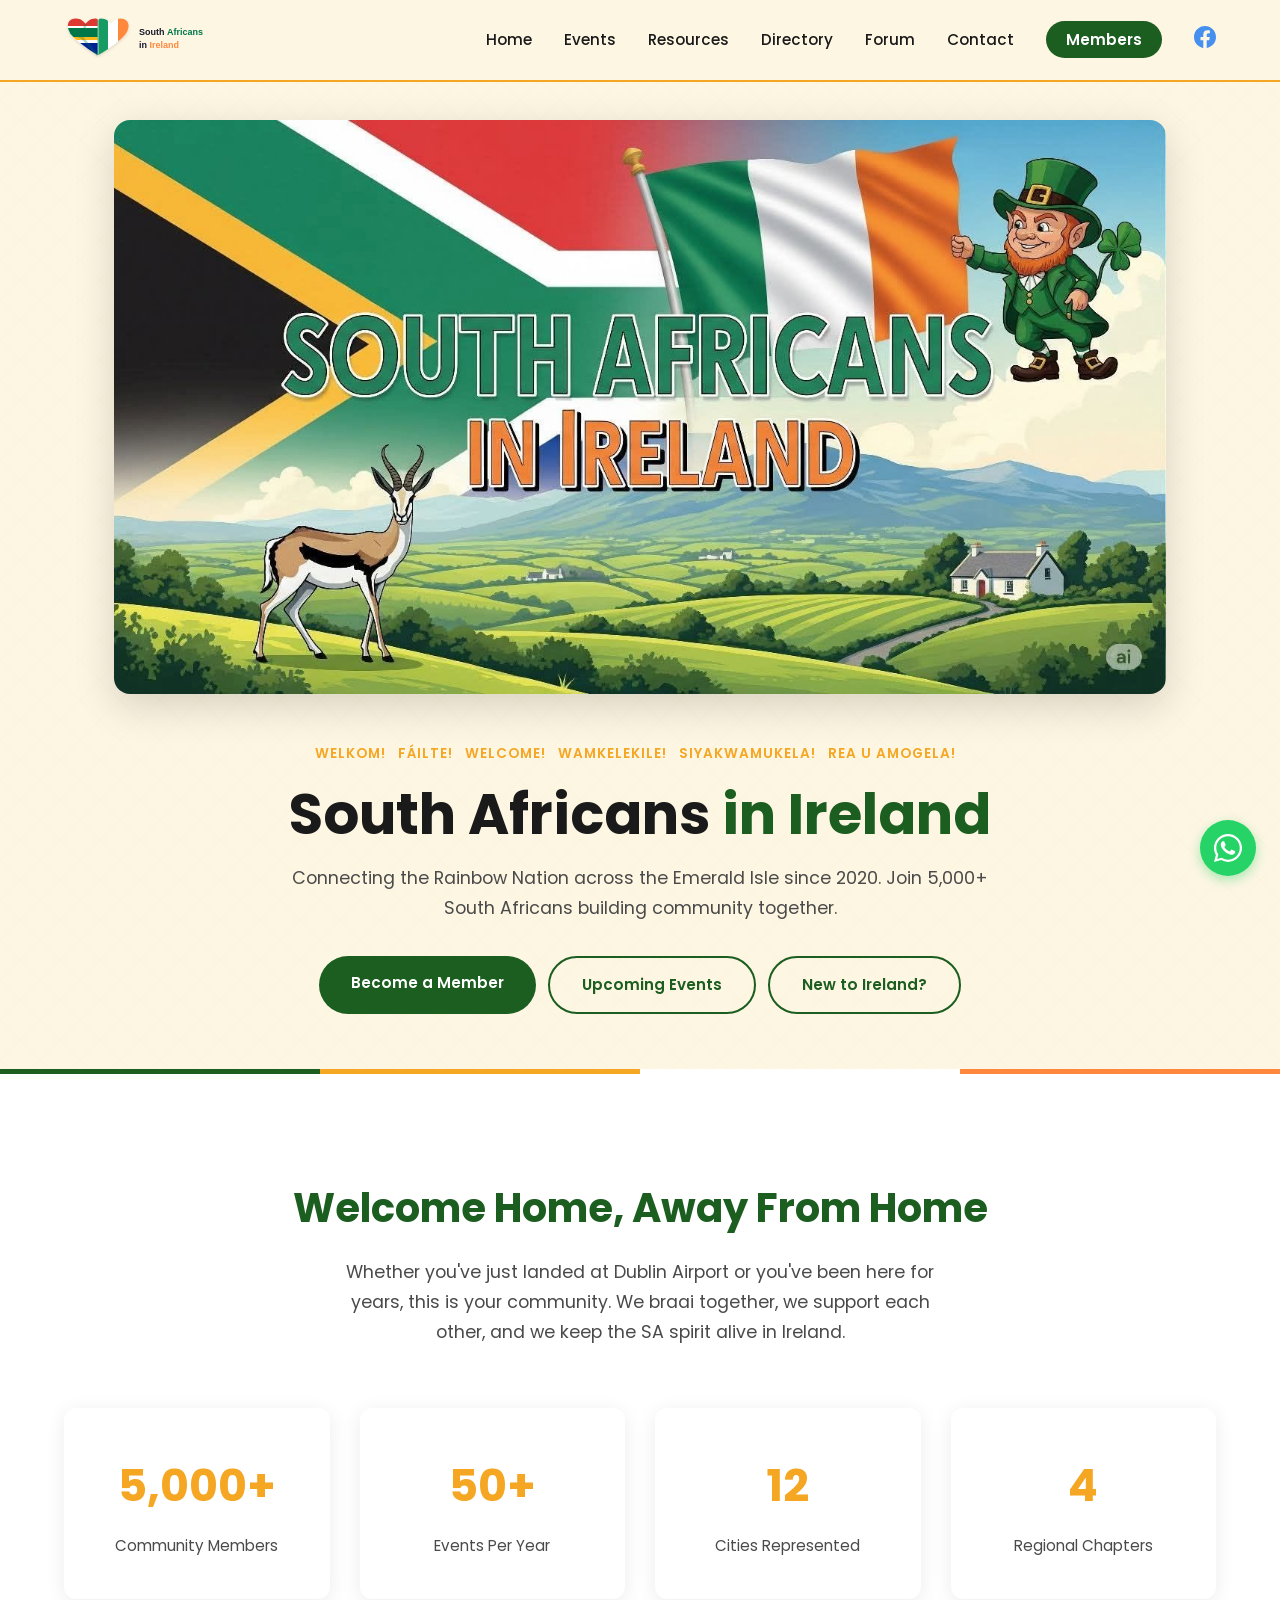
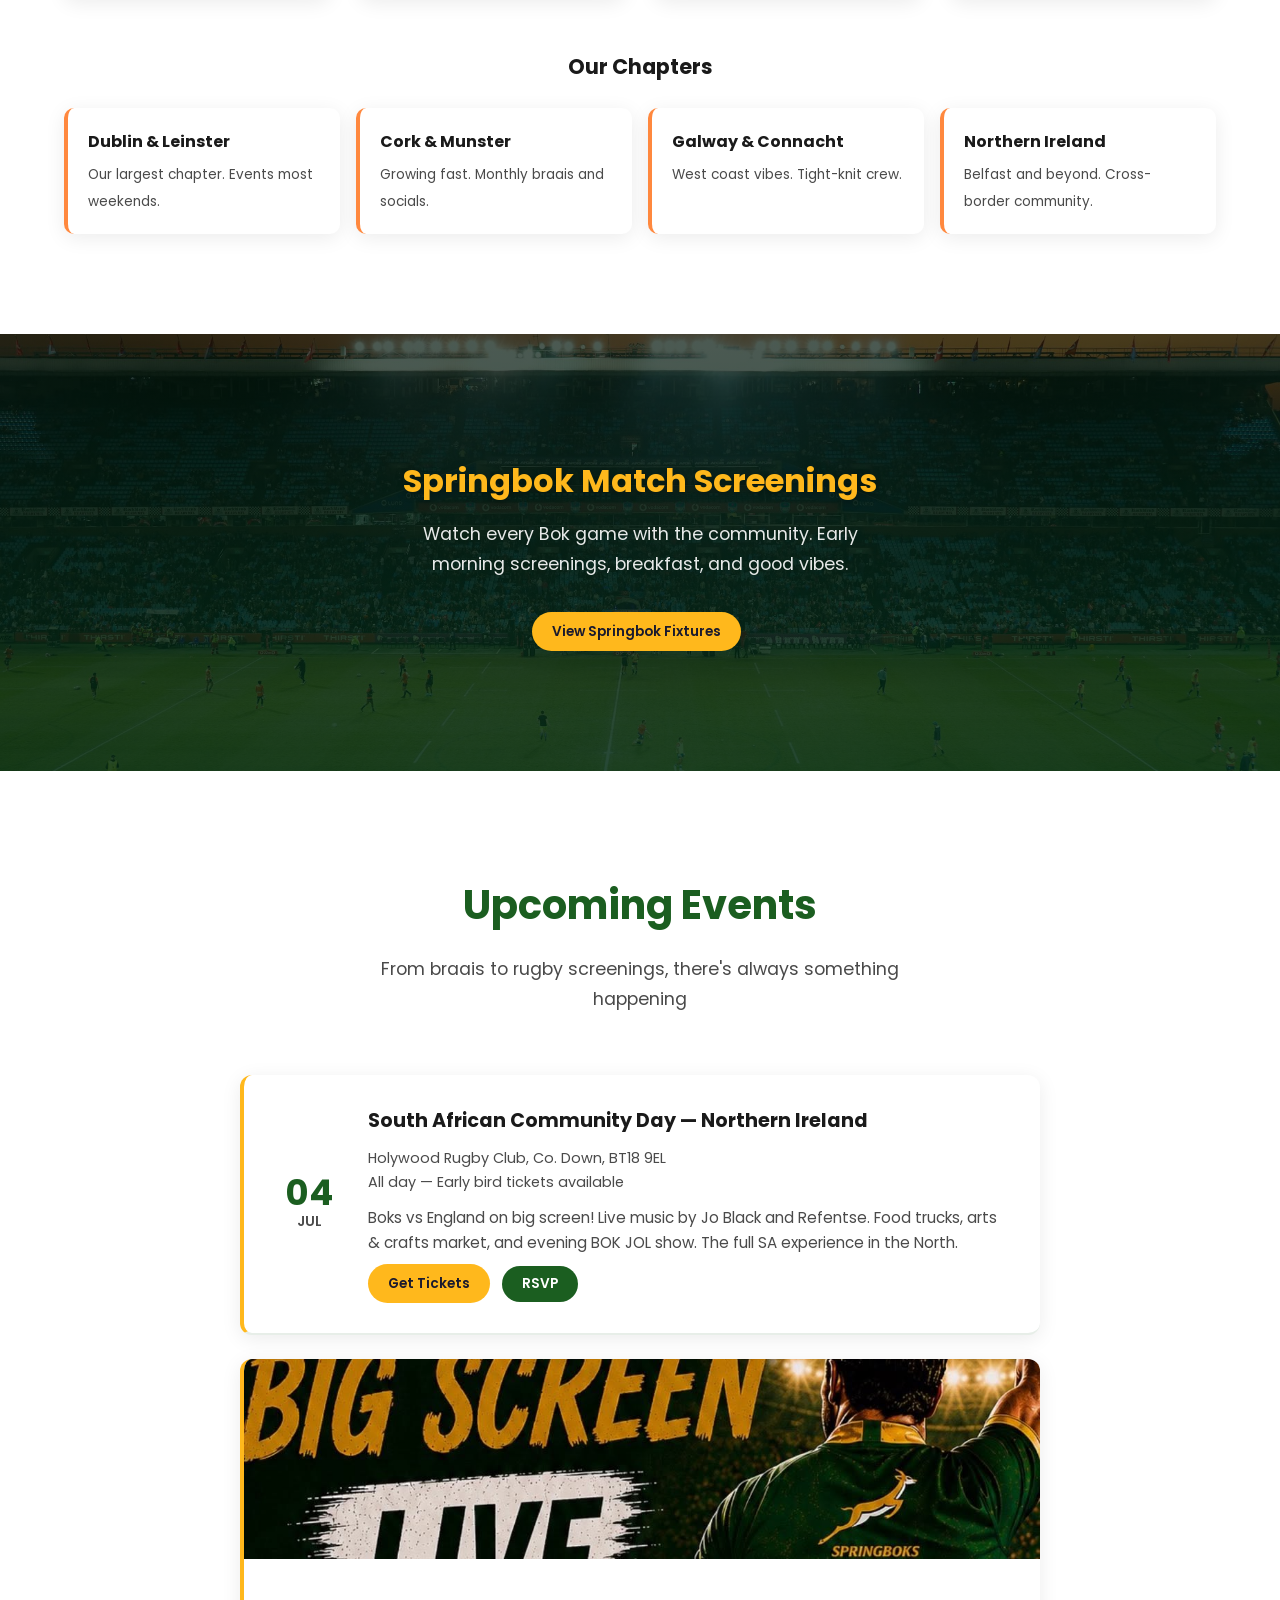
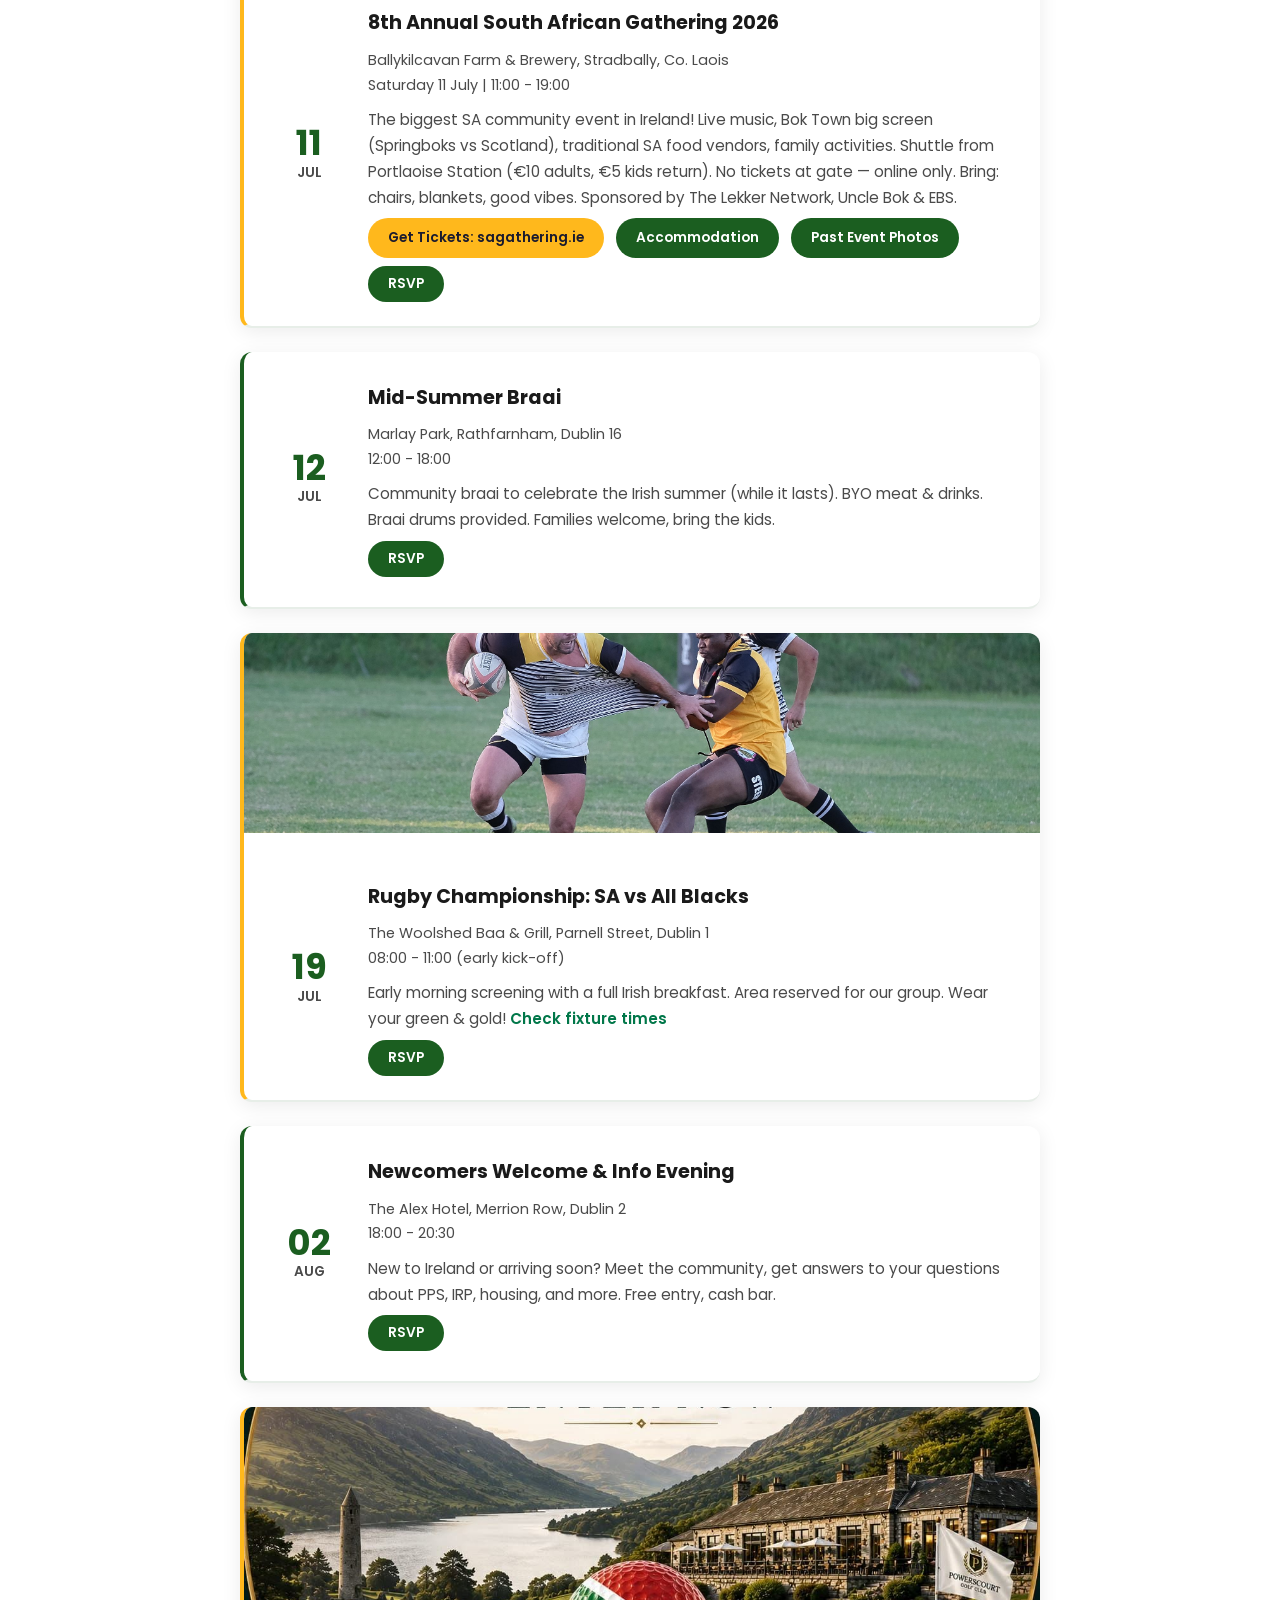
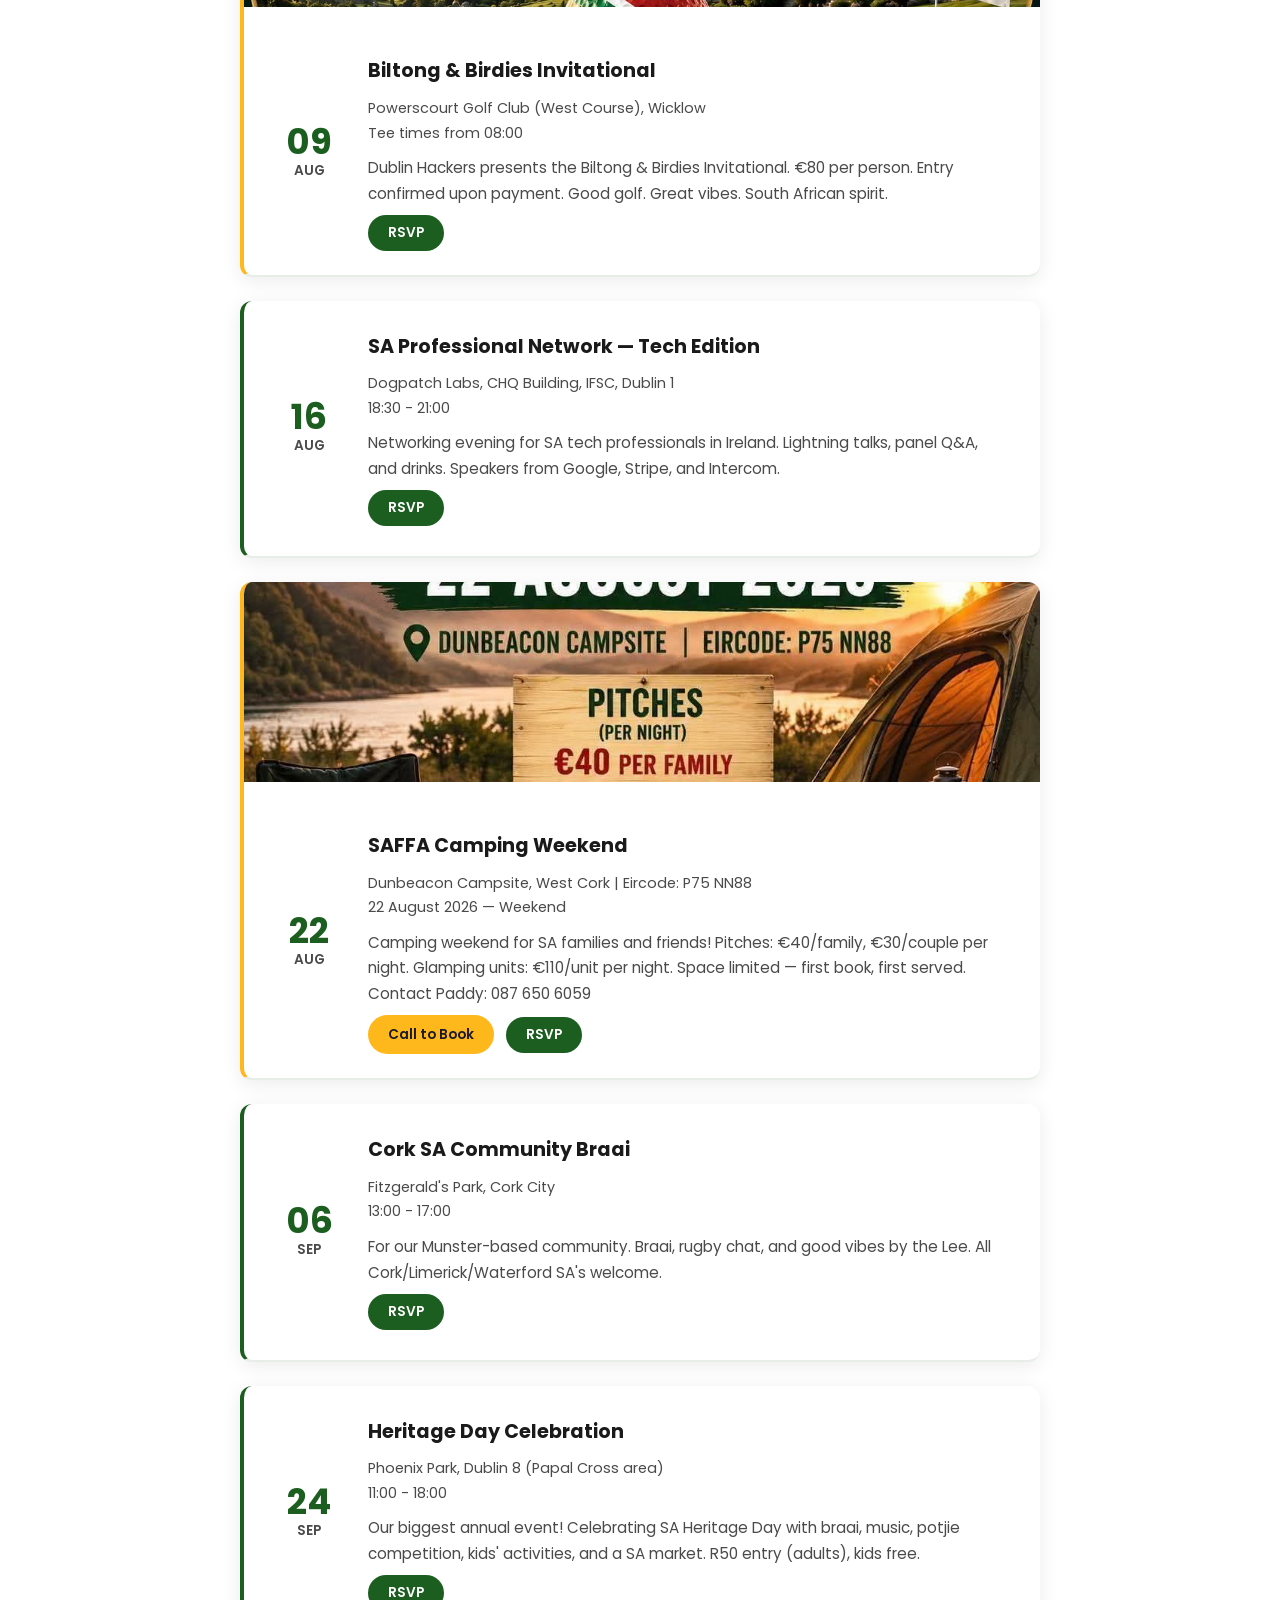
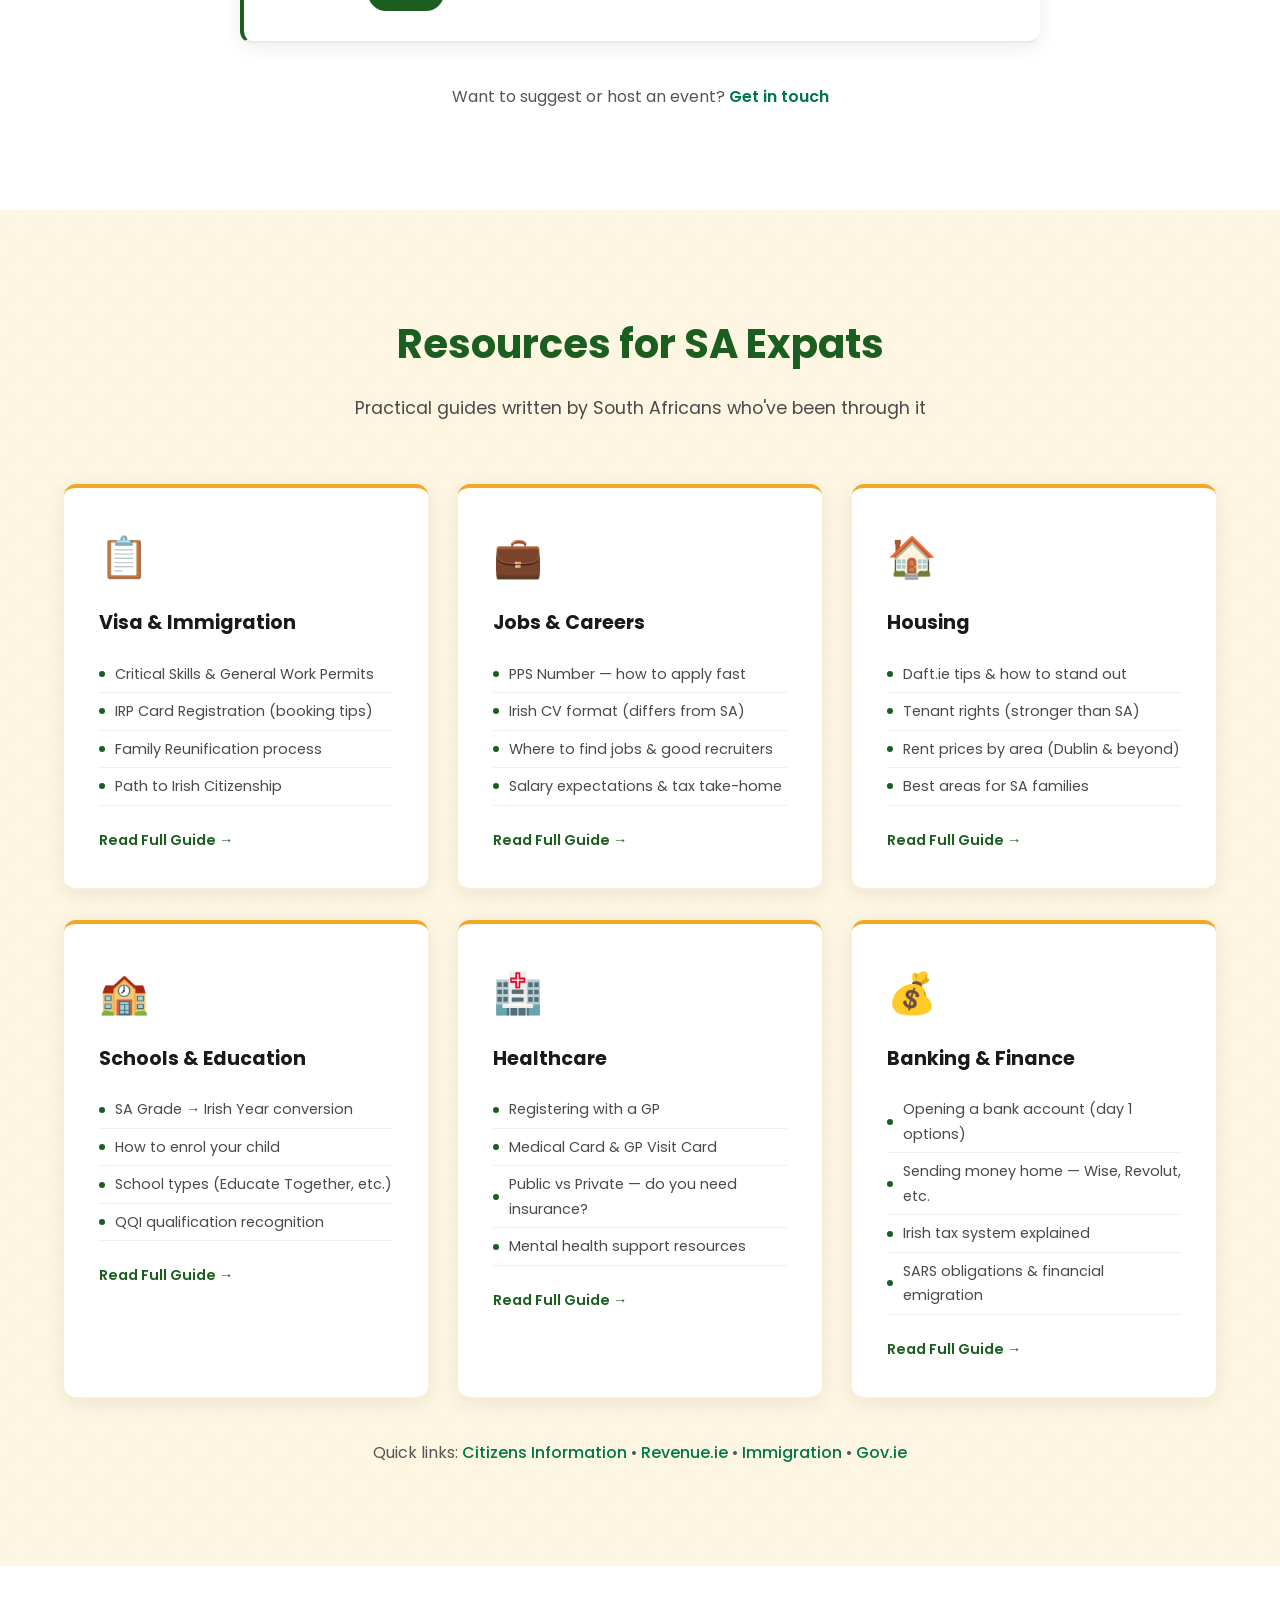
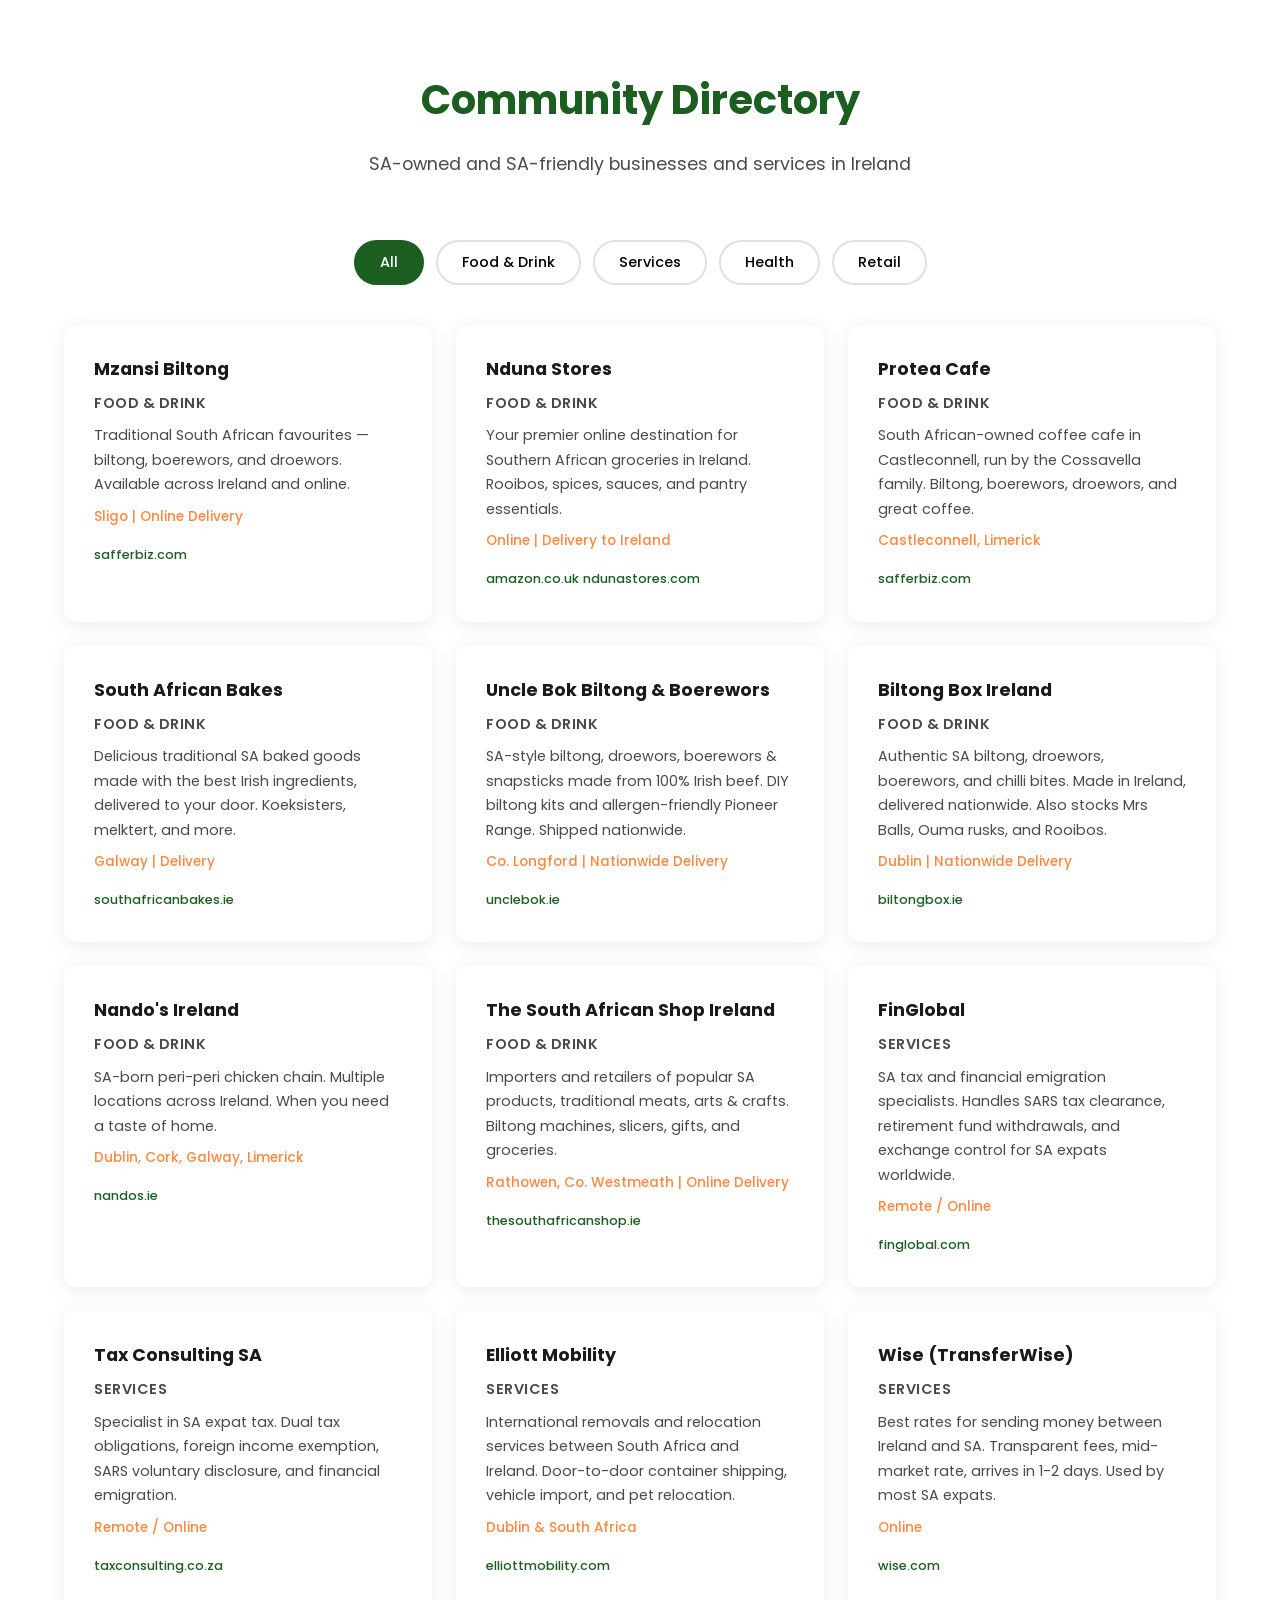
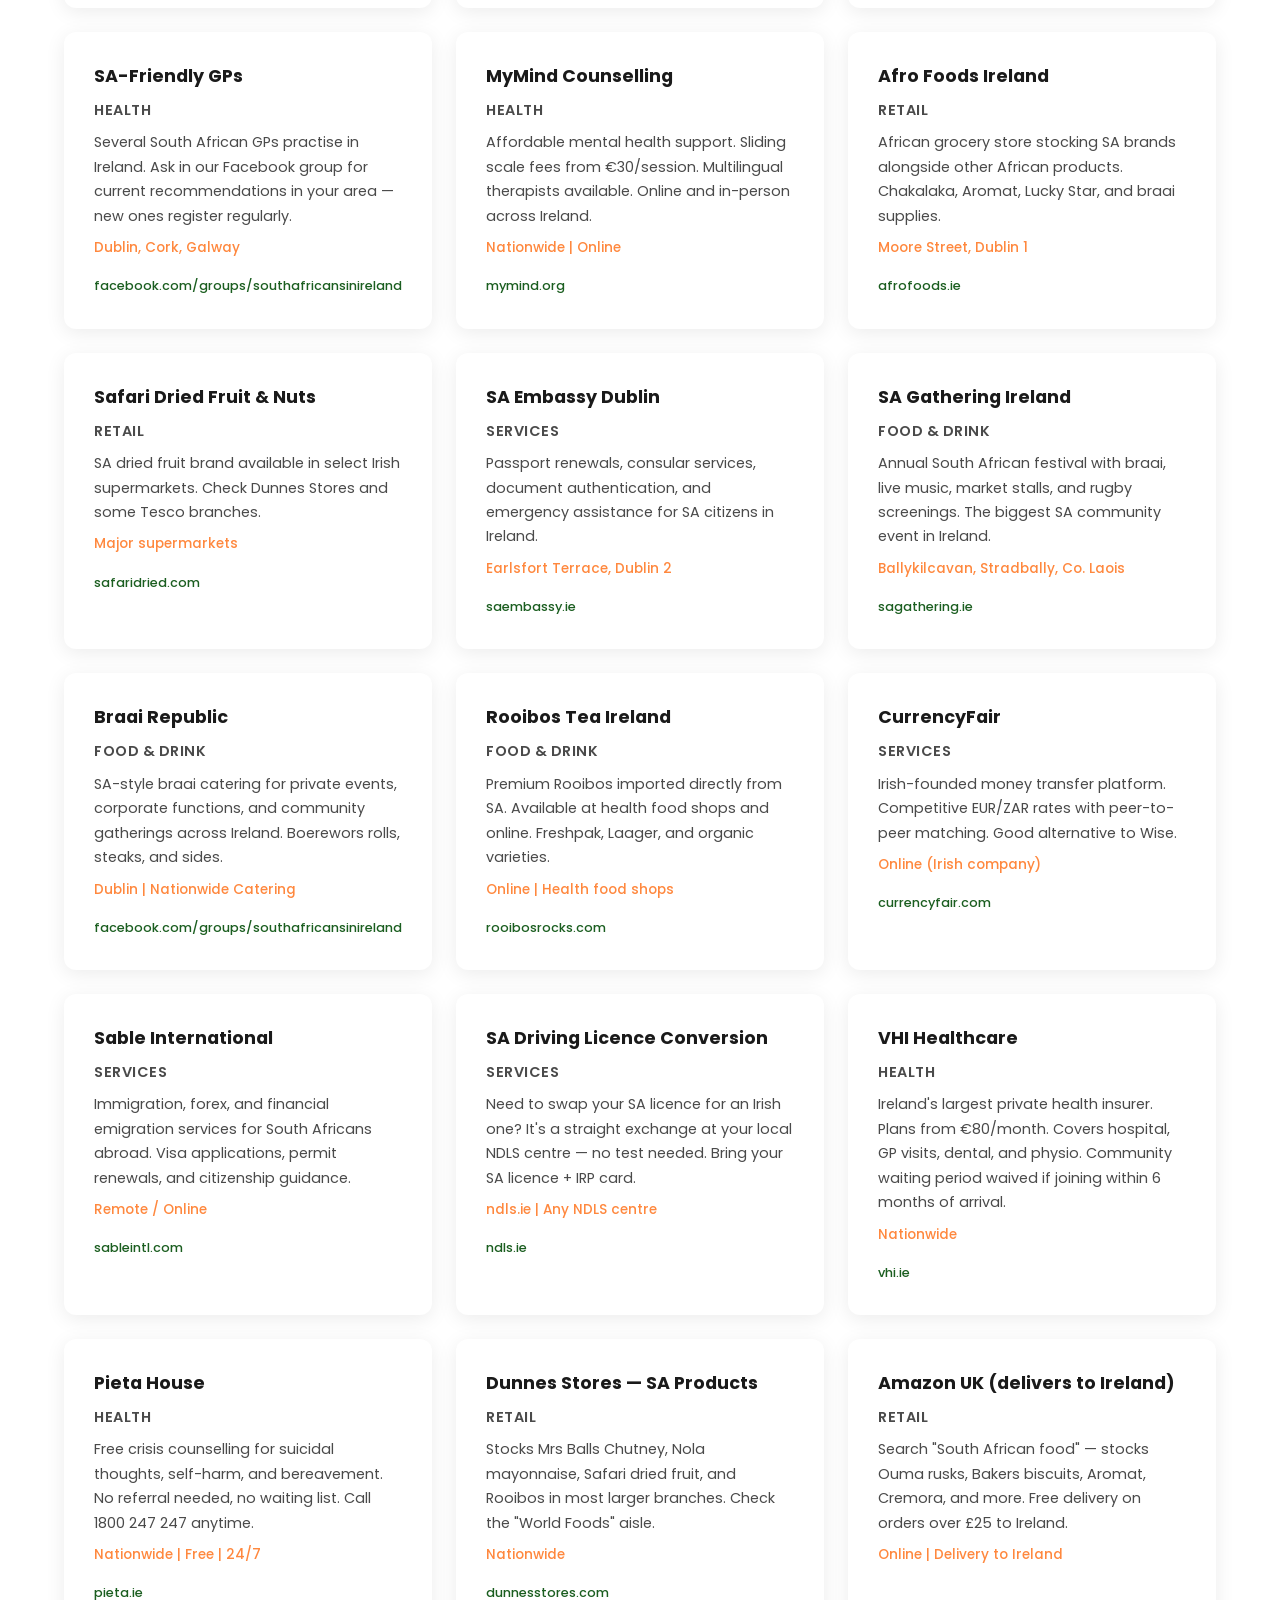
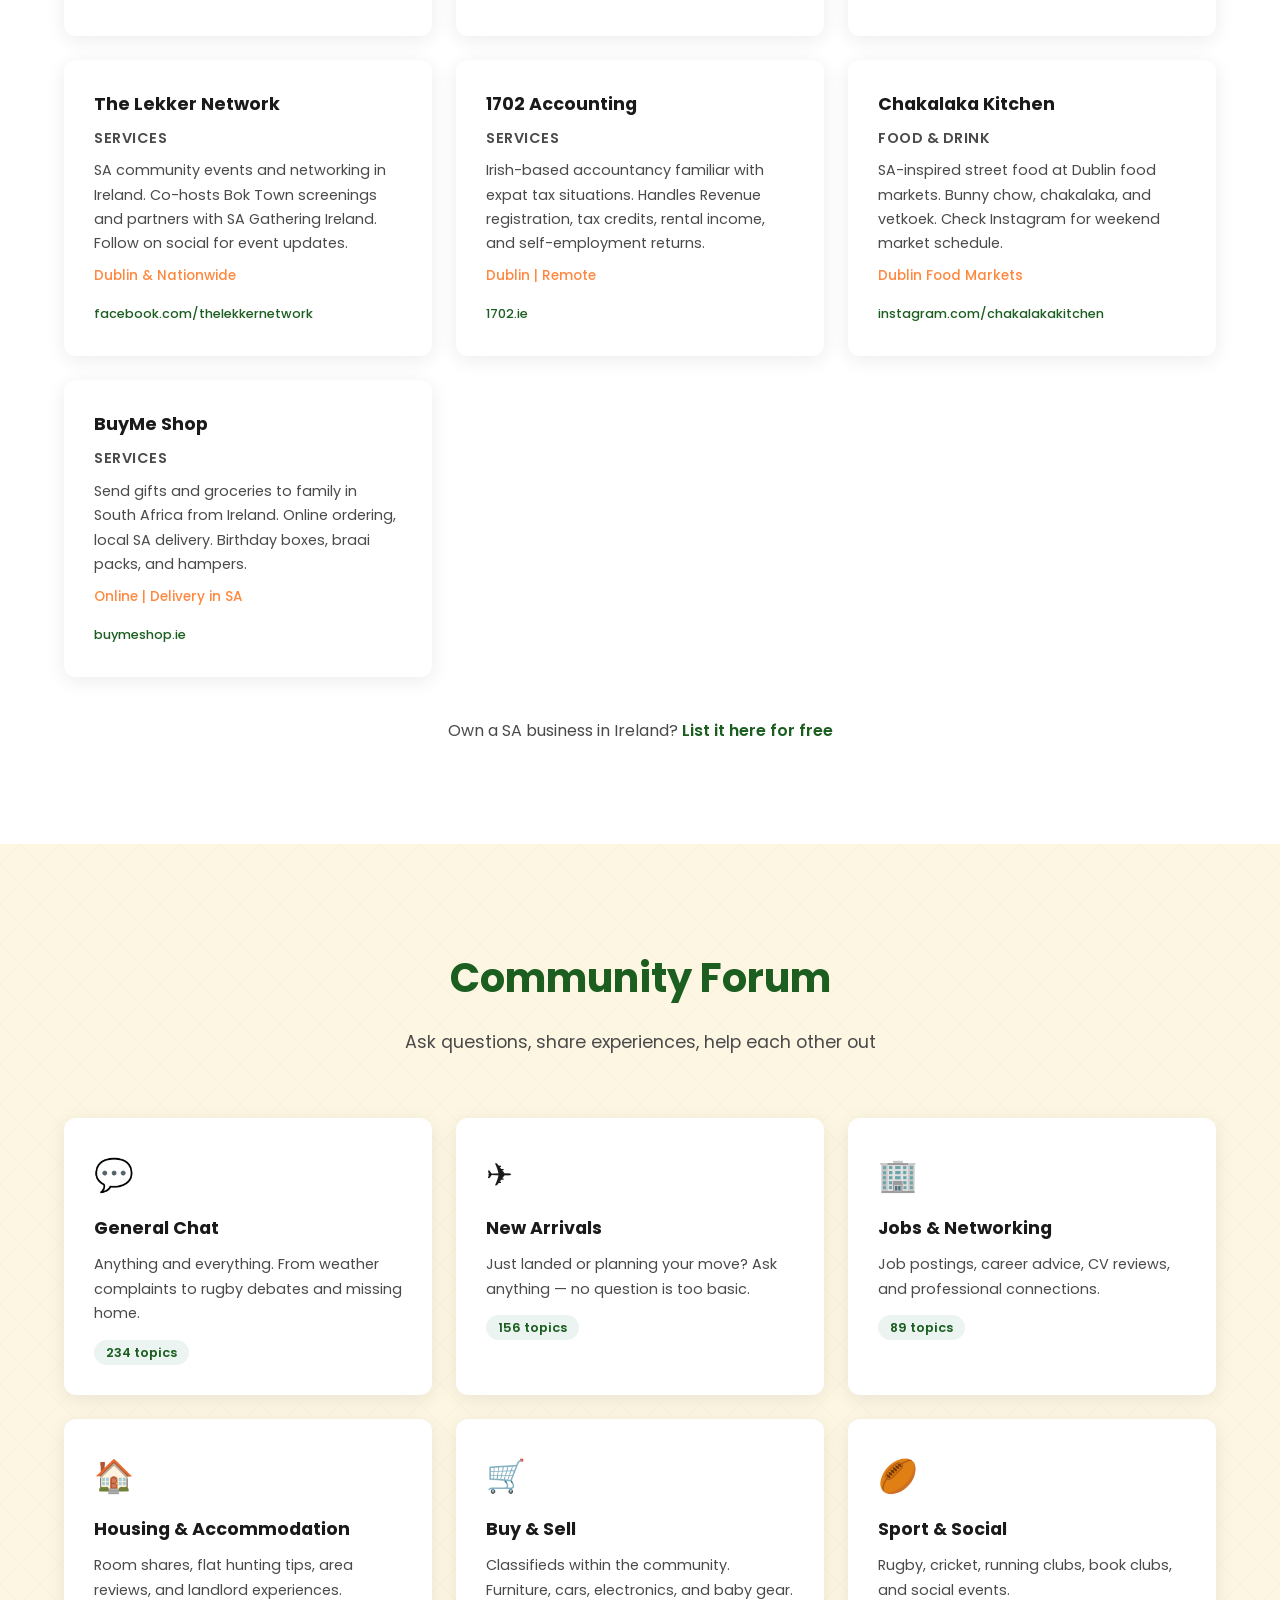
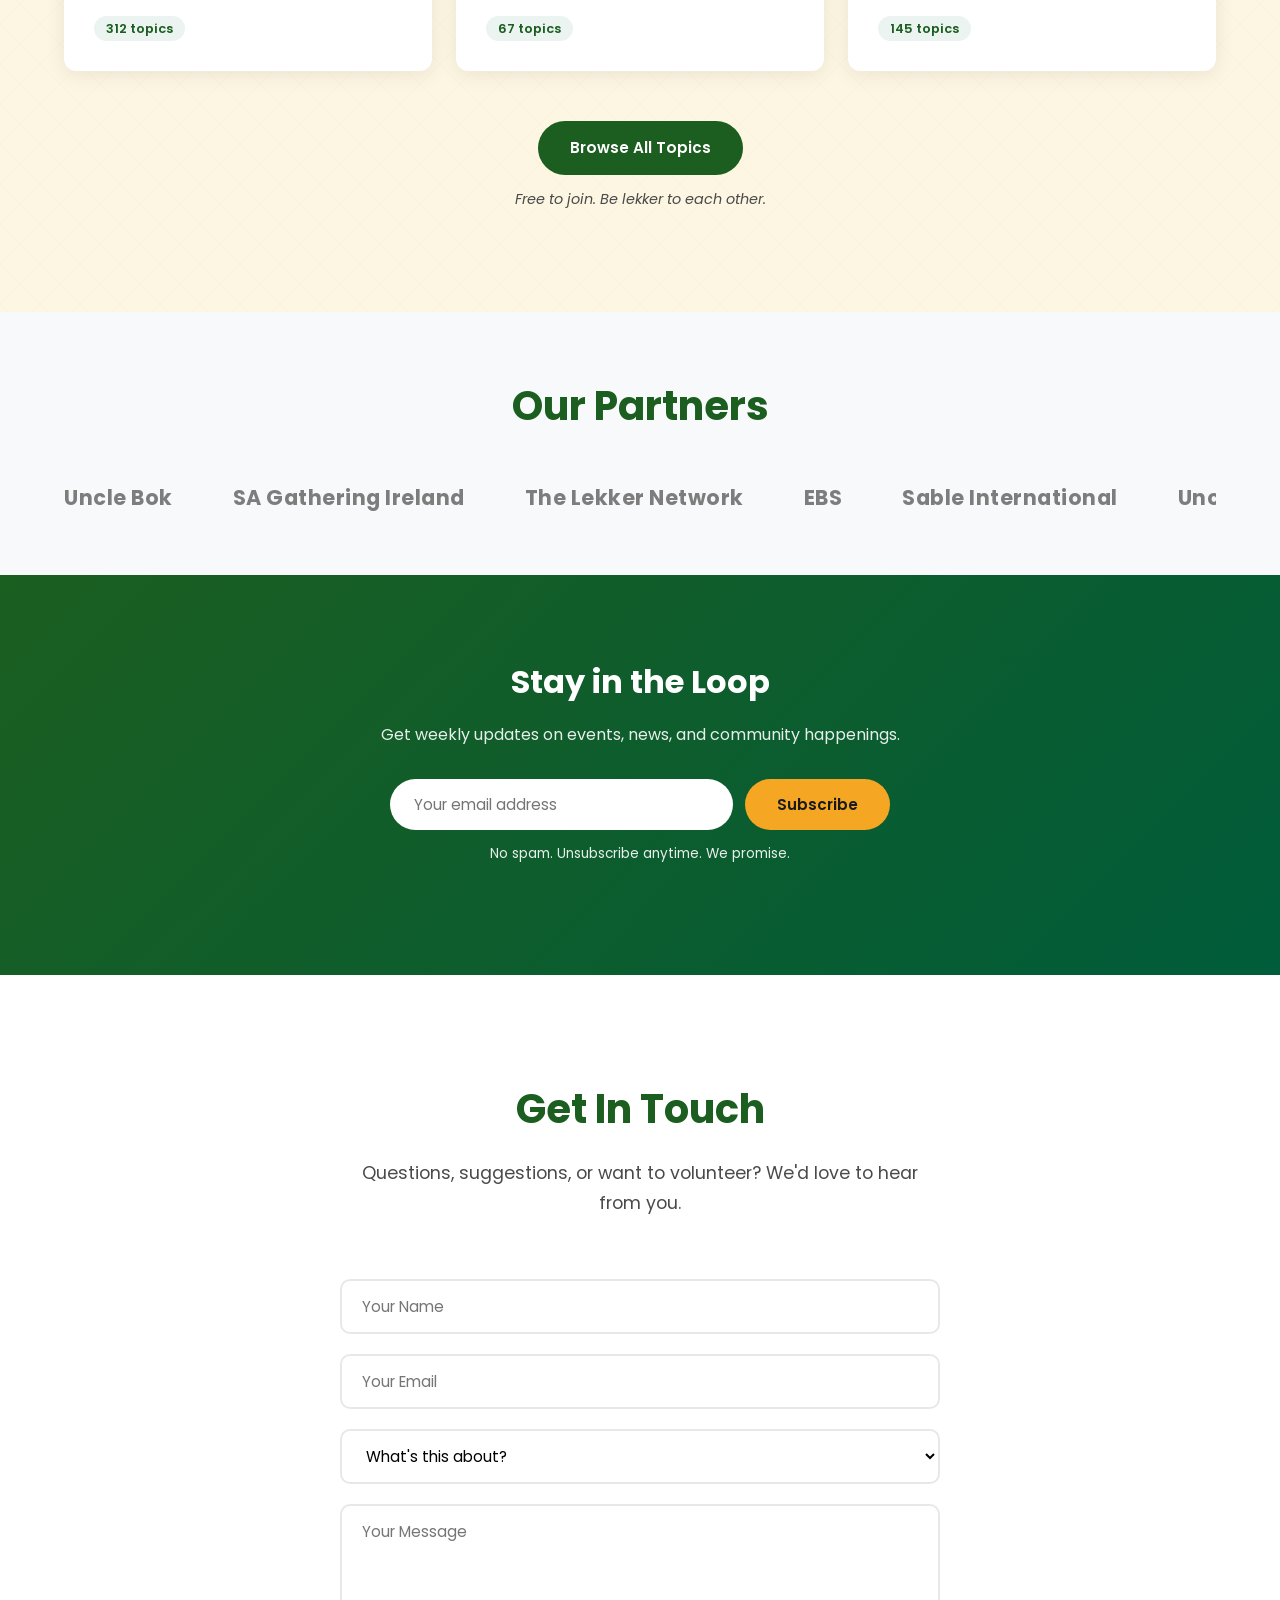
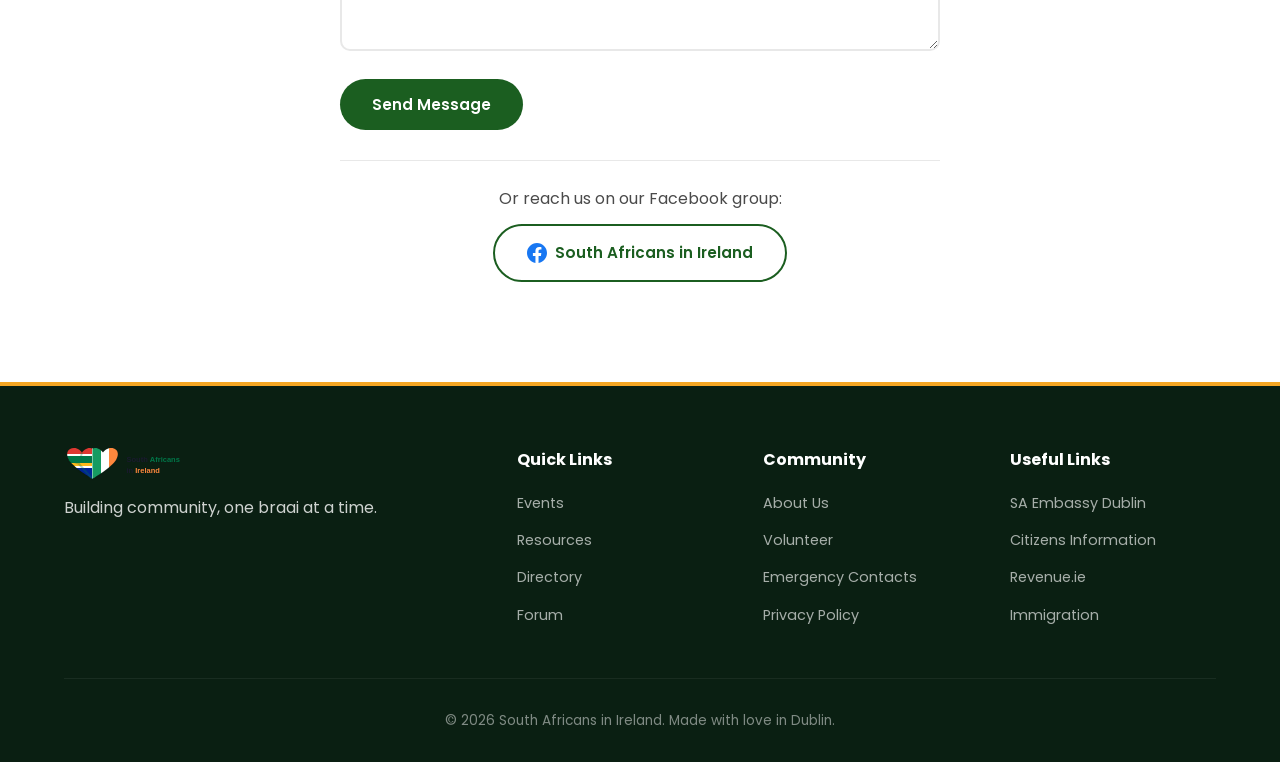
==== commit d8bc8a8d: "Major improvements: scrolling ticker, WhatsApp button, back-to-top, sponsors bar, SEO meta tags, wor" ====
--- a/index.html
+++ b/index.html
@@ -3,7 +3,22 @@
 <head>
     <meta charset="UTF-8">
     <meta name="viewport" content="width=device-width, initial-scale=1.0">
-    <title>South Africans in Ireland | southafricansinireland</title>
+    <title>South Africans in Ireland — Community, Events & Resources</title>
+    <meta name="description" content="The home of South Africans living in Ireland. Events, resources, business directory, and community forum for 5,000+ SA expats.">
+
+    <!-- Open Graph -->
+    <meta property="og:title" content="South Africans in Ireland — Community, Events & Resources">
+    <meta property="og:description" content="The home of South Africans living in Ireland. Events, resources, business directory, and community forum for 5,000+ SA expats.">
+    <meta property="og:image" content="hero-banner.jpg">
+    <meta property="og:url" content="https://southafricansinireland.com">
+    <meta property="og:type" content="website">
+
+    <!-- Twitter Card -->
+    <meta name="twitter:card" content="summary_large_image">
+    <meta name="twitter:title" content="South Africans in Ireland — Community, Events & Resources">
+    <meta name="twitter:description" content="The home of South Africans living in Ireland. Events, resources, business directory, and community forum for 5,000+ SA expats.">
+    <meta name="twitter:image" content="hero-banner.jpg">
+
     <link rel="stylesheet" href="styles.css">
     <link rel="preconnect" href="https://fonts.googleapis.com">
     <link href="https://fonts.googleapis.com/css2?family=Poppins:wght@300;400;600;700&display=swap" rel="stylesheet">
@@ -37,7 +52,12 @@
             <img src="hero-banner.jpg" alt="South Africans in Ireland — Springbok and Leprechaun with SA and Irish flags">
         </div>
         <div class="hero-text">
-            <p class="hero-greeting">Welkom! F&aacute;ilte! Welcome! Wamkelekile! Siyakwamukela! Rea u amogela! Ndi a ni tanzela! U amukelwa! Wamukelekile! Re a u amogela! Mukelani!</p>
+            <div class="hero-greeting-ticker">
+                <div class="ticker-track">
+                    <span class="ticker-content">Welkom! &nbsp; F&aacute;ilte! &nbsp; Welcome! &nbsp; Wamkelekile! &nbsp; Siyakwamukela! &nbsp; Rea u amogela! &nbsp; Ndi a ni tanzela! &nbsp; U amukelwa! &nbsp; Wamukelekile! &nbsp; Re a u amogela! &nbsp; Mukelani! &nbsp; </span>
+                    <span class="ticker-content">Welkom! &nbsp; F&aacute;ilte! &nbsp; Welcome! &nbsp; Wamkelekile! &nbsp; Siyakwamukela! &nbsp; Rea u amogela! &nbsp; Ndi a ni tanzela! &nbsp; U amukelwa! &nbsp; Wamukelekile! &nbsp; Re a u amogela! &nbsp; Mukelani! &nbsp; </span>
+                </div>
+            </div>
             <h1>South Africans <span class="highlight-green">in Ireland</span></h1>
             <p class="hero-tagline">Connecting the Rainbow Nation across the Emerald Isle since 2020. Join 5,000+ South Africans building community together.</p>
             <div class="hero-buttons">
@@ -642,14 +662,36 @@
         </div>
     </section>
 
+    <!-- Sponsors Section -->
+    <section class="section sponsors" id="sponsors">
+        <div class="container">
+            <h2 class="section-title">Our Partners</h2>
+            <div class="sponsors-ticker">
+                <div class="sponsors-track">
+                    <span class="sponsor-logo">Uncle Bok</span>
+                    <span class="sponsor-logo">SA Gathering Ireland</span>
+                    <span class="sponsor-logo">The Lekker Network</span>
+                    <span class="sponsor-logo">EBS</span>
+                    <span class="sponsor-logo">Sable International</span>
+                    <span class="sponsor-logo">Uncle Bok</span>
+                    <span class="sponsor-logo">SA Gathering Ireland</span>
+                    <span class="sponsor-logo">The Lekker Network</span>
+                    <span class="sponsor-logo">EBS</span>
+                    <span class="sponsor-logo">Sable International</span>
+                </div>
+            </div>
+        </div>
+    </section>
+
     <!-- Newsletter Section -->
     <section class="section newsletter">
         <div class="container">
             <div class="newsletter-box">
                 <h2>Stay in the Loop</h2>
                 <p>Get weekly updates on events, news, and community happenings.</p>
-                <form class="newsletter-form" id="newsletter-form">
-                    <input type="email" placeholder="Your email address" required>
+                <form class="newsletter-form" id="newsletter-form" action="https://formspree.io/f/xplaceholder" method="POST">
+                    <input type="email" name="email" placeholder="Your email address" required>
+                    <input type="hidden" name="_subject" value="New newsletter subscription">
                     <button type="submit" class="btn btn-primary">Subscribe</button>
                 </form>
                 <p class="newsletter-note">No spam. Unsubscribe anytime. We promise.</p>
@@ -664,15 +706,15 @@
             <p class="section-subtitle">Questions, suggestions, or want to volunteer? We'd love to hear from you.</p>
             <div class="contact-grid">
                 <div class="contact-form-container">
-                    <form class="contact-form" id="contact-form">
+                    <form class="contact-form" id="contact-form" action="https://formspree.io/f/xplaceholder" method="POST">
                         <div class="form-group">
-                            <input type="text" placeholder="Your Name" required>
+                            <input type="text" name="name" placeholder="Your Name" required>
                         </div>
                         <div class="form-group">
-                            <input type="email" placeholder="Your Email" required>
+                            <input type="email" name="email" placeholder="Your Email" required>
                         </div>
                         <div class="form-group">
-                            <select required>
+                            <select name="subject" required>
                                 <option value="" disabled selected>What's this about?</option>
                                 <option value="general">General Enquiry</option>
                                 <option value="event">Event Suggestion</option>
@@ -682,7 +724,7 @@
                             </select>
                         </div>
                         <div class="form-group">
-                            <textarea placeholder="Your Message" rows="5" required></textarea>
+                            <textarea name="message" placeholder="Your Message" rows="5" required></textarea>
                         </div>
                         <button type="submit" class="btn btn-primary">Send Message</button>
                     </form>
@@ -715,19 +757,19 @@
                 <div class="footer-col">
                     <h4>Community</h4>
                     <ul>
-                        <li><a href="#">About Us</a></li>
-                        <li><a href="#">Volunteer</a></li>
-                        <li><a href="#">Sponsors</a></li>
+                        <li><a href="about.html">About Us</a></li>
+                        <li><a href="#contact">Volunteer</a></li>
+                        <li><a href="emergency.html">Emergency Contacts</a></li>
                         <li><a href="#">Privacy Policy</a></li>
                     </ul>
                 </div>
                 <div class="footer-col">
                     <h4>Useful Links</h4>
                     <ul>
-                        <li><a href="#">SA Embassy Dublin</a></li>
-                        <li><a href="#">Citizens Information</a></li>
-                        <li><a href="#">Revenue.ie</a></li>
-                        <li><a href="#">INIS Immigration</a></li>
+                        <li><a href="https://www.saembassy.ie" target="_blank">SA Embassy Dublin</a></li>
+                        <li><a href="https://www.citizensinformation.ie" target="_blank">Citizens Information</a></li>
+                        <li><a href="https://www.revenue.ie" target="_blank">Revenue.ie</a></li>
+                        <li><a href="https://www.irishimmigration.ie" target="_blank">Immigration</a></li>
                     </ul>
                 </div>
             </div>
@@ -781,14 +823,15 @@
             <h2>RSVP</h2>
             <p class="modal-event-name" id="modal-event-name"></p>
             <form class="modal-form" id="rsvp-form">
+                <input type="hidden" id="rsvp-event-name" name="event_name" value="">
                 <div class="form-group">
-                    <input type="text" id="rsvp-name" placeholder="Your Name" required>
+                    <input type="text" id="rsvp-name" name="name" placeholder="Your Name" required>
                 </div>
                 <div class="form-group">
-                    <input type="email" id="rsvp-email" placeholder="Your Email" required>
+                    <input type="email" id="rsvp-email" name="email" placeholder="Your Email" required>
                 </div>
                 <div class="form-group">
-                    <select id="rsvp-guests">
+                    <select id="rsvp-guests" name="guests">
                         <option value="1">Just me</option>
                         <option value="2">2 people</option>
                         <option value="3">3 people</option>
@@ -801,6 +844,16 @@
         </div>
     </div>
 
+    <!-- Back to Top Button -->
+    <button class="back-to-top" id="back-to-top" aria-label="Back to top">
+        <svg width="20" height="20" viewBox="0 0 24 24" fill="none" stroke="currentColor" stroke-width="3" stroke-linecap="round" stroke-linejoin="round"><polyline points="18 15 12 9 6 15"></polyline></svg>
+    </button>
+
+    <!-- Floating WhatsApp Button -->
+    <a href="https://wa.me/" target="_blank" class="whatsapp-float" aria-label="Chat on WhatsApp">
+        <svg viewBox="0 0 32 32" width="28" height="28" fill="#ffffff"><path d="M16.004 0C7.165 0 .002 7.161.002 15.997c0 2.821.737 5.578 2.138 8.006L.014 32l8.19-2.148a15.91 15.91 0 007.8 2.02h.007C24.843 31.872 32 24.71 32 15.997 32 7.161 24.843 0 16.004 0zm0 29.318a13.35 13.35 0 01-6.818-1.867l-.49-.29-5.07 1.33 1.353-4.945-.318-.506A13.37 13.37 0 012.55 15.997c0-7.412 6.037-13.443 13.454-13.443 7.412 0 13.443 6.03 13.443 13.443 0 7.418-6.031 13.321-13.443 13.321zm7.38-10.07c-.405-.202-2.394-1.182-2.766-1.316-.372-.137-.642-.202-.912.203-.27.405-1.05 1.316-1.287 1.588-.237.27-.473.304-.878.101-.405-.202-1.71-.63-3.258-2.01-1.204-1.074-2.017-2.4-2.253-2.805-.237-.405-.025-.624.178-.826.183-.183.405-.473.607-.71.203-.237.27-.405.405-.675.135-.27.067-.506-.034-.71-.101-.202-.912-2.2-1.25-3.012-.33-.79-.665-.683-.912-.696-.237-.012-.507-.015-.777-.015s-.71.101-1.082.506c-.372.405-1.42 1.386-1.42 3.38 0 1.993 1.455 3.92 1.657 4.19.203.27 2.862 4.37 6.935 6.129.97.418 1.726.668 2.316.855.973.31 1.858.265 2.558.16.78-.116 2.394-.978 2.732-1.922.338-.945.338-1.755.237-1.922-.101-.169-.372-.27-.777-.473z"/></svg>
+    </a>
+
     <script src="script.js"></script>
 </body>
 </html>
--- a/styles.css
+++ b/styles.css
@@ -196,18 +196,32 @@
     color: var(--sa-green);
 }
 
-.hero-greeting {
+/* === Hero Greeting Ticker === */
+.hero-greeting-ticker {
+    overflow: hidden;
+    width: 100%;
+    max-width: 650px;
+    margin: 0 auto 16px;
+}
+
+.ticker-track {
+    display: flex;
+    width: max-content;
+    animation: ticker-scroll 25s linear infinite;
+}
+
+.ticker-content {
     font-size: 0.85rem;
     font-weight: 600;
-    margin-bottom: 16px;
     color: var(--sa-gold);
     letter-spacing: 1px;
     text-transform: uppercase;
-    line-height: 2;
-    max-width: 650px;
-    margin-left: auto;
-    margin-right: auto;
-    word-spacing: 4px;
+    white-space: nowrap;
+}
+
+@keyframes ticker-scroll {
+    0% { transform: translateX(0); }
+    100% { transform: translateX(-50%); }
 }
 
 .hero-tagline {
@@ -1286,3 +1300,106 @@
     border: none;
     font-family: inherit;
 }
+
+/* === Floating WhatsApp Button === */
+.whatsapp-float {
+    position: fixed;
+    bottom: 24px;
+    right: 24px;
+    z-index: 900;
+    width: 56px;
+    height: 56px;
+    border-radius: 50%;
+    background: #25D366;
+    display: flex;
+    align-items: center;
+    justify-content: center;
+    box-shadow: 0 4px 12px rgba(37, 211, 102, 0.4);
+    transition: var(--transition);
+}
+
+.whatsapp-float:hover {
+    transform: scale(1.1);
+    box-shadow: 0 6px 20px rgba(37, 211, 102, 0.5);
+    animation: whatsapp-pulse 1s ease-in-out infinite;
+}
+
+@keyframes whatsapp-pulse {
+    0% { box-shadow: 0 0 0 0 rgba(37, 211, 102, 0.5); }
+    70% { box-shadow: 0 0 0 14px rgba(37, 211, 102, 0); }
+    100% { box-shadow: 0 0 0 0 rgba(37, 211, 102, 0); }
+}
+
+/* === Back to Top Button === */
+.back-to-top {
+    position: fixed;
+    bottom: 92px;
+    right: 28px;
+    z-index: 900;
+    width: 44px;
+    height: 44px;
+    border-radius: 50%;
+    background: var(--sa-green);
+    color: white;
+    border: none;
+    display: flex;
+    align-items: center;
+    justify-content: center;
+    cursor: pointer;
+    box-shadow: 0 4px 12px rgba(0, 0, 0, 0.15);
+    opacity: 0;
+    visibility: hidden;
+    transition: opacity 0.3s ease, visibility 0.3s ease, transform 0.3s ease;
+}
+
+.back-to-top.visible {
+    opacity: 1;
+    visibility: visible;
+}
+
+.back-to-top:hover {
+    background: #005c3a;
+    transform: translateY(-3px);
+}
+
+/* === Sponsors Section === */
+.sponsors {
+    padding: 60px 0;
+    background: var(--bg-light) !important;
+}
+
+.sponsors .section-title {
+    margin-bottom: 40px;
+}
+
+.sponsors-ticker {
+    overflow: hidden;
+    width: 100%;
+}
+
+.sponsors-track {
+    display: flex;
+    width: max-content;
+    animation: sponsors-scroll 20s linear infinite;
+    gap: 60px;
+}
+
+.sponsor-logo {
+    font-size: 1.3rem;
+    font-weight: 700;
+    color: var(--text-light);
+    white-space: nowrap;
+    opacity: 0.7;
+    transition: var(--transition);
+    letter-spacing: 0.5px;
+}
+
+.sponsor-logo:hover {
+    opacity: 1;
+    color: var(--sa-green);
+}
+
+@keyframes sponsors-scroll {
+    0% { transform: translateX(0); }
+    100% { transform: translateX(-50%); }
+}
